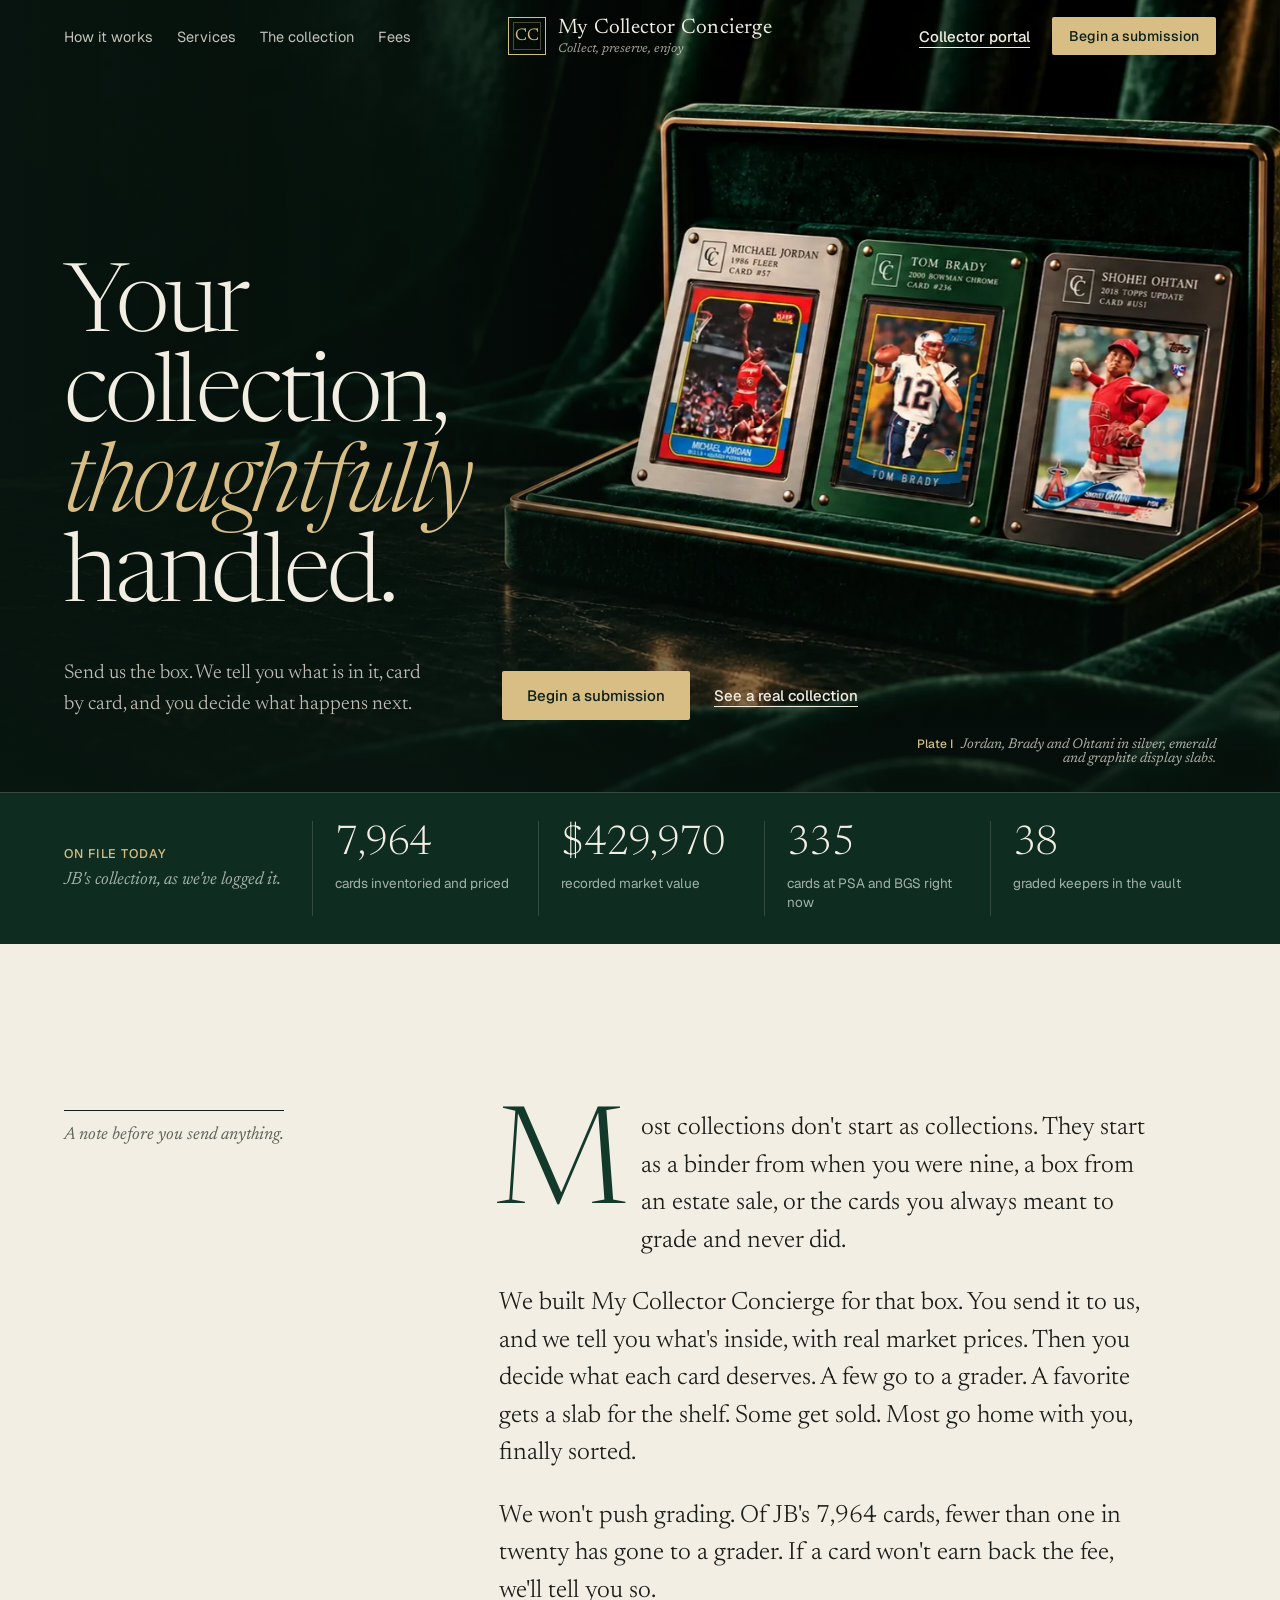
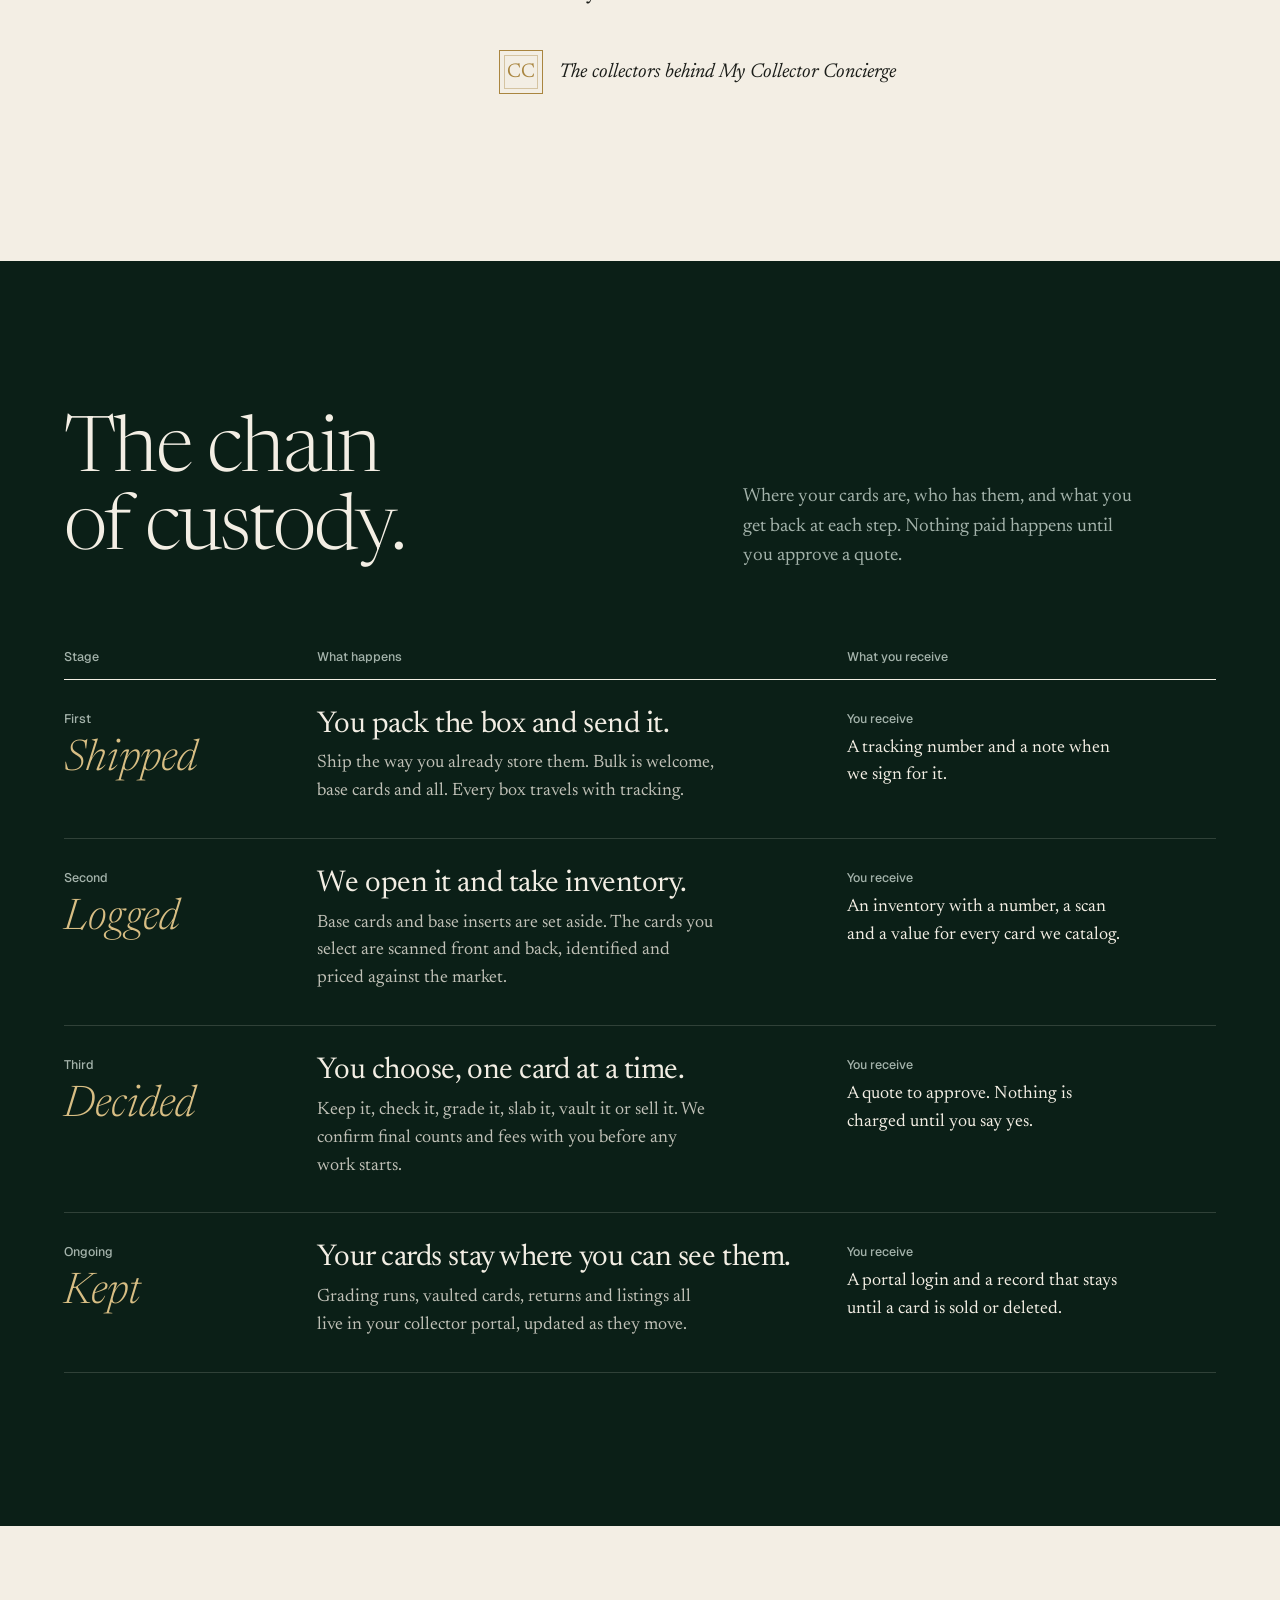
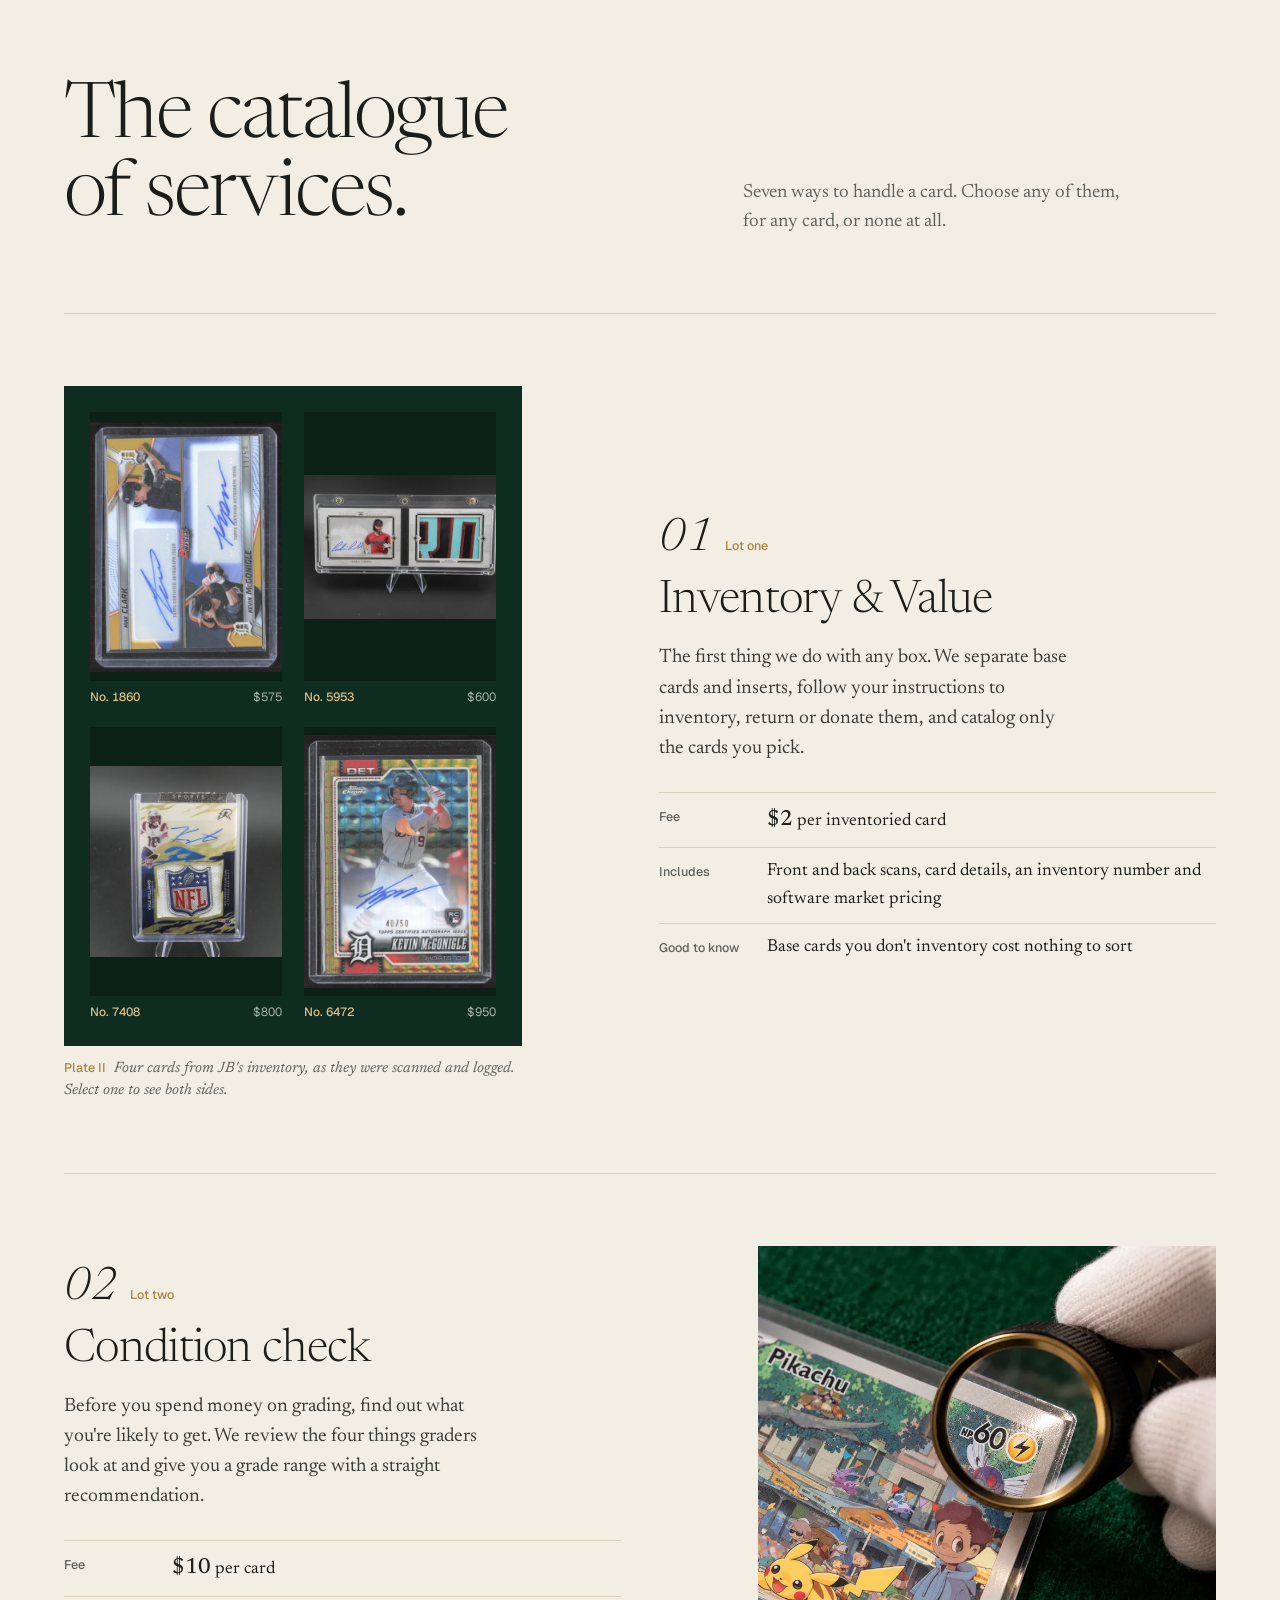
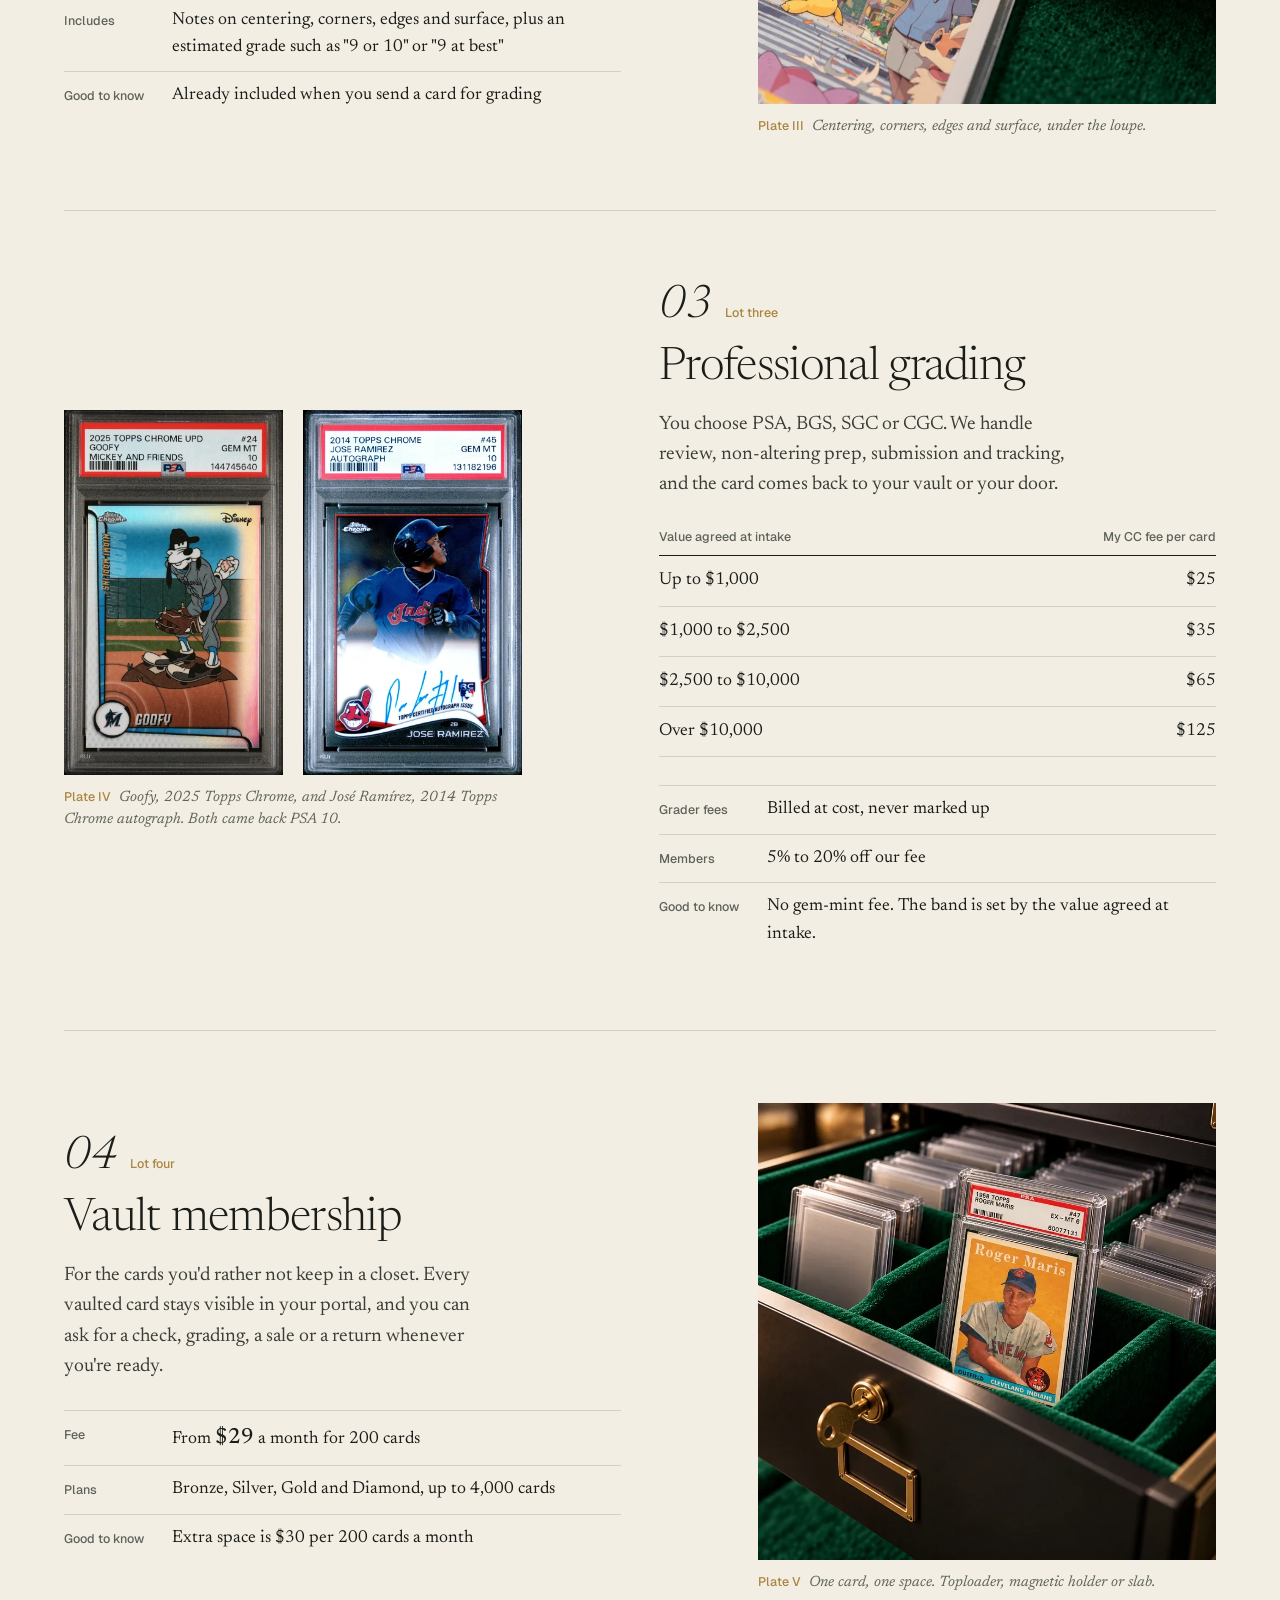
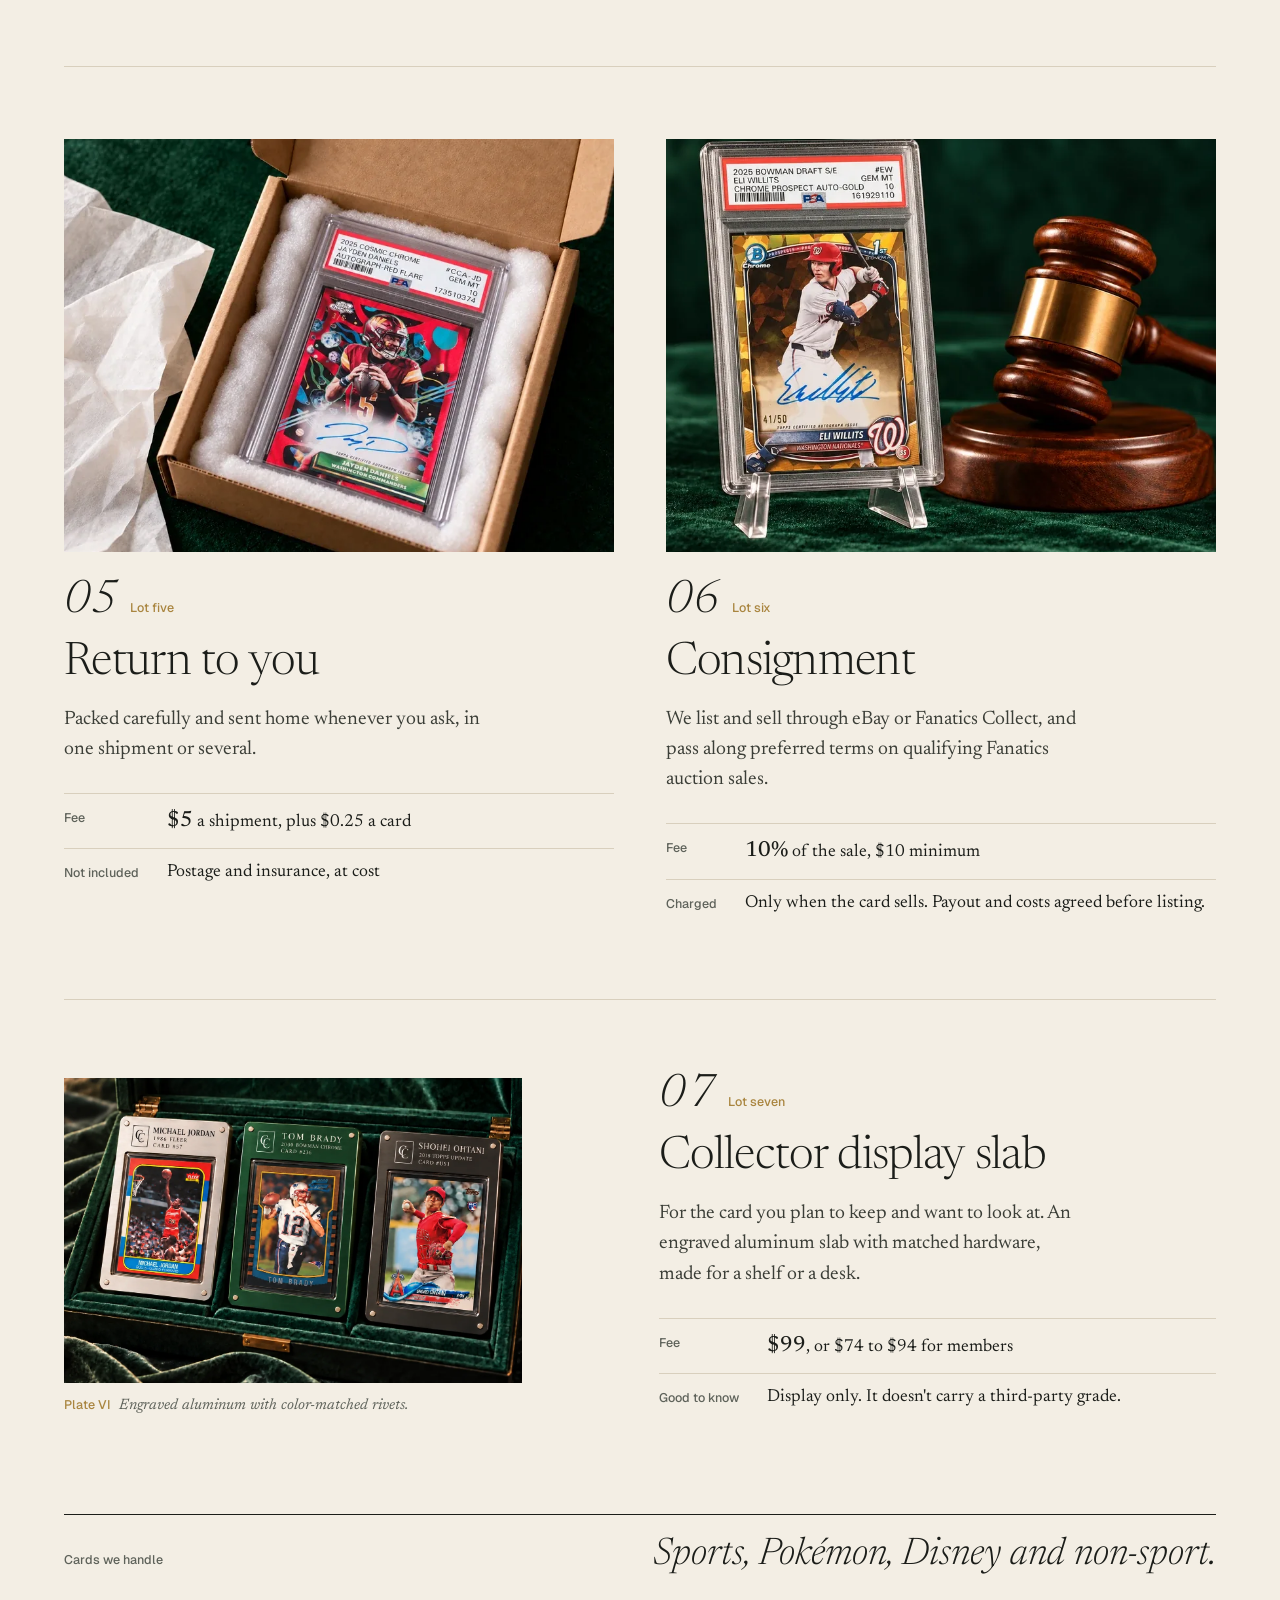
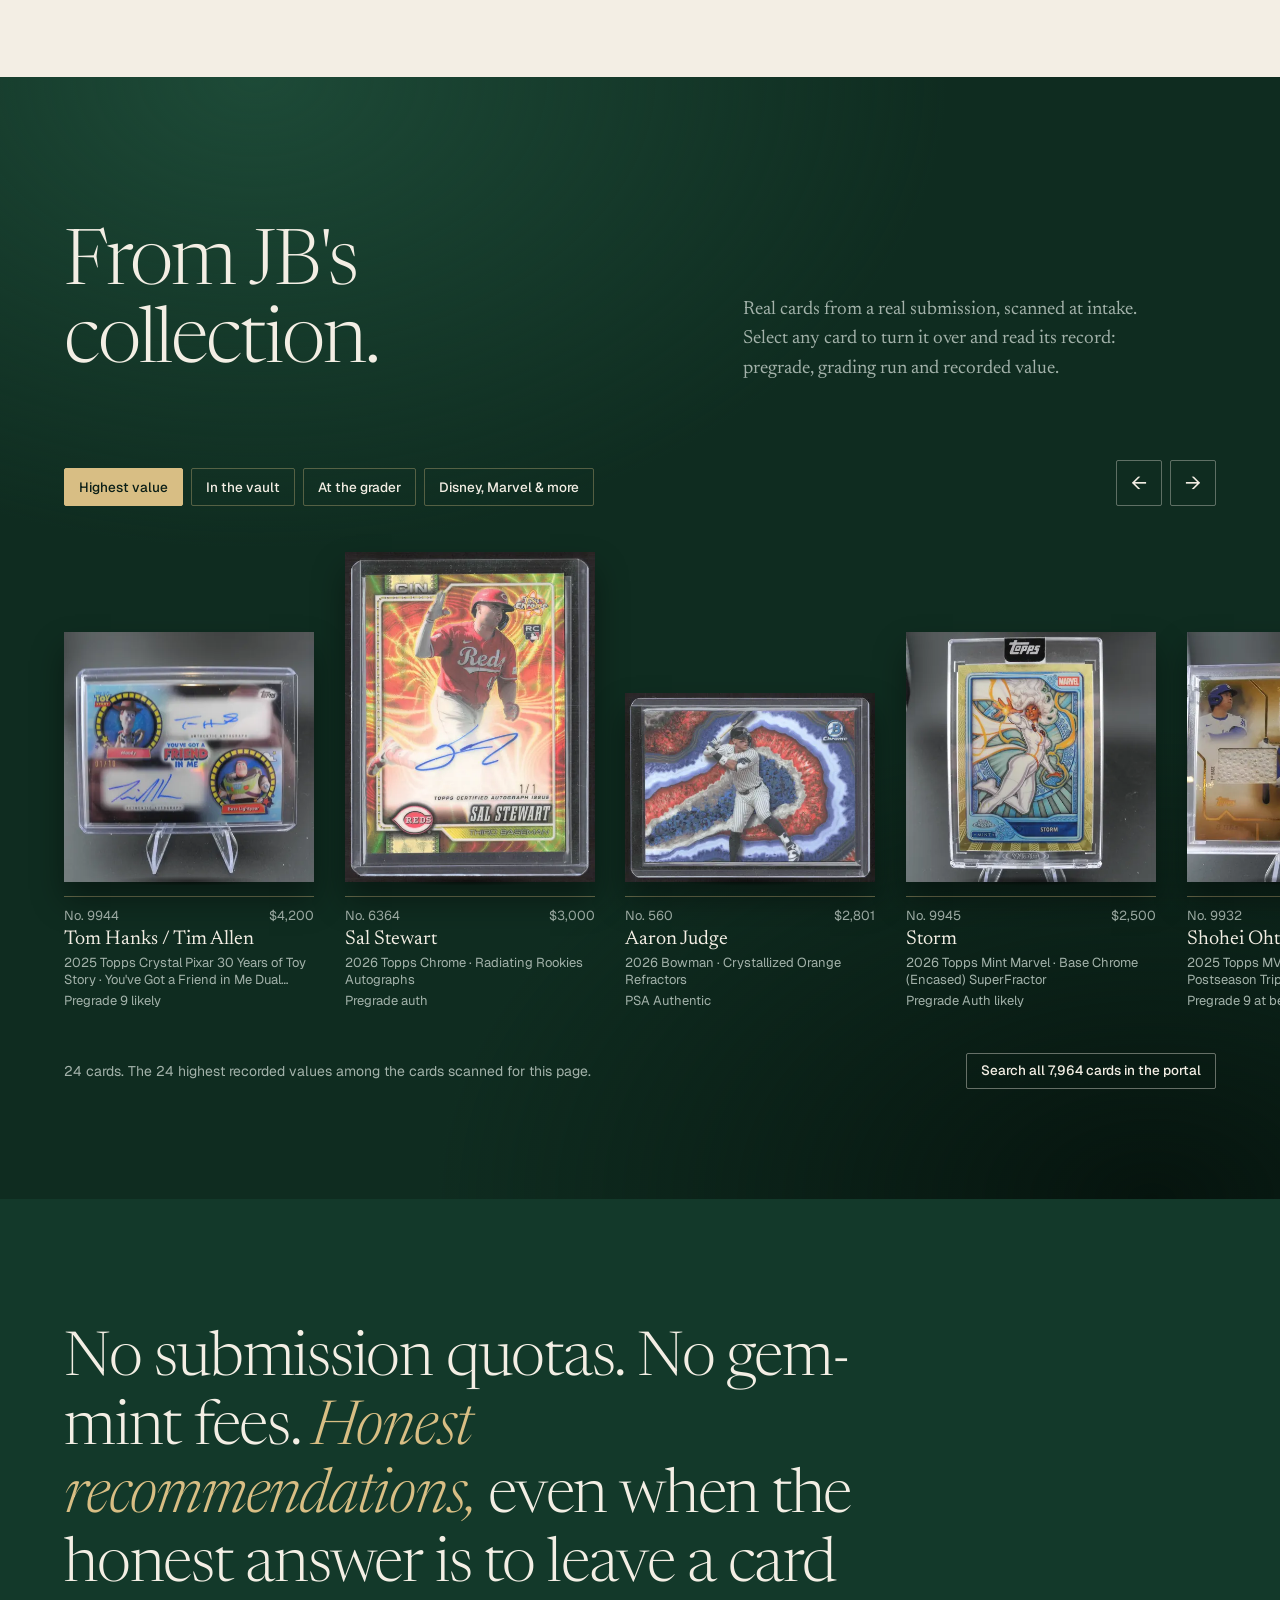
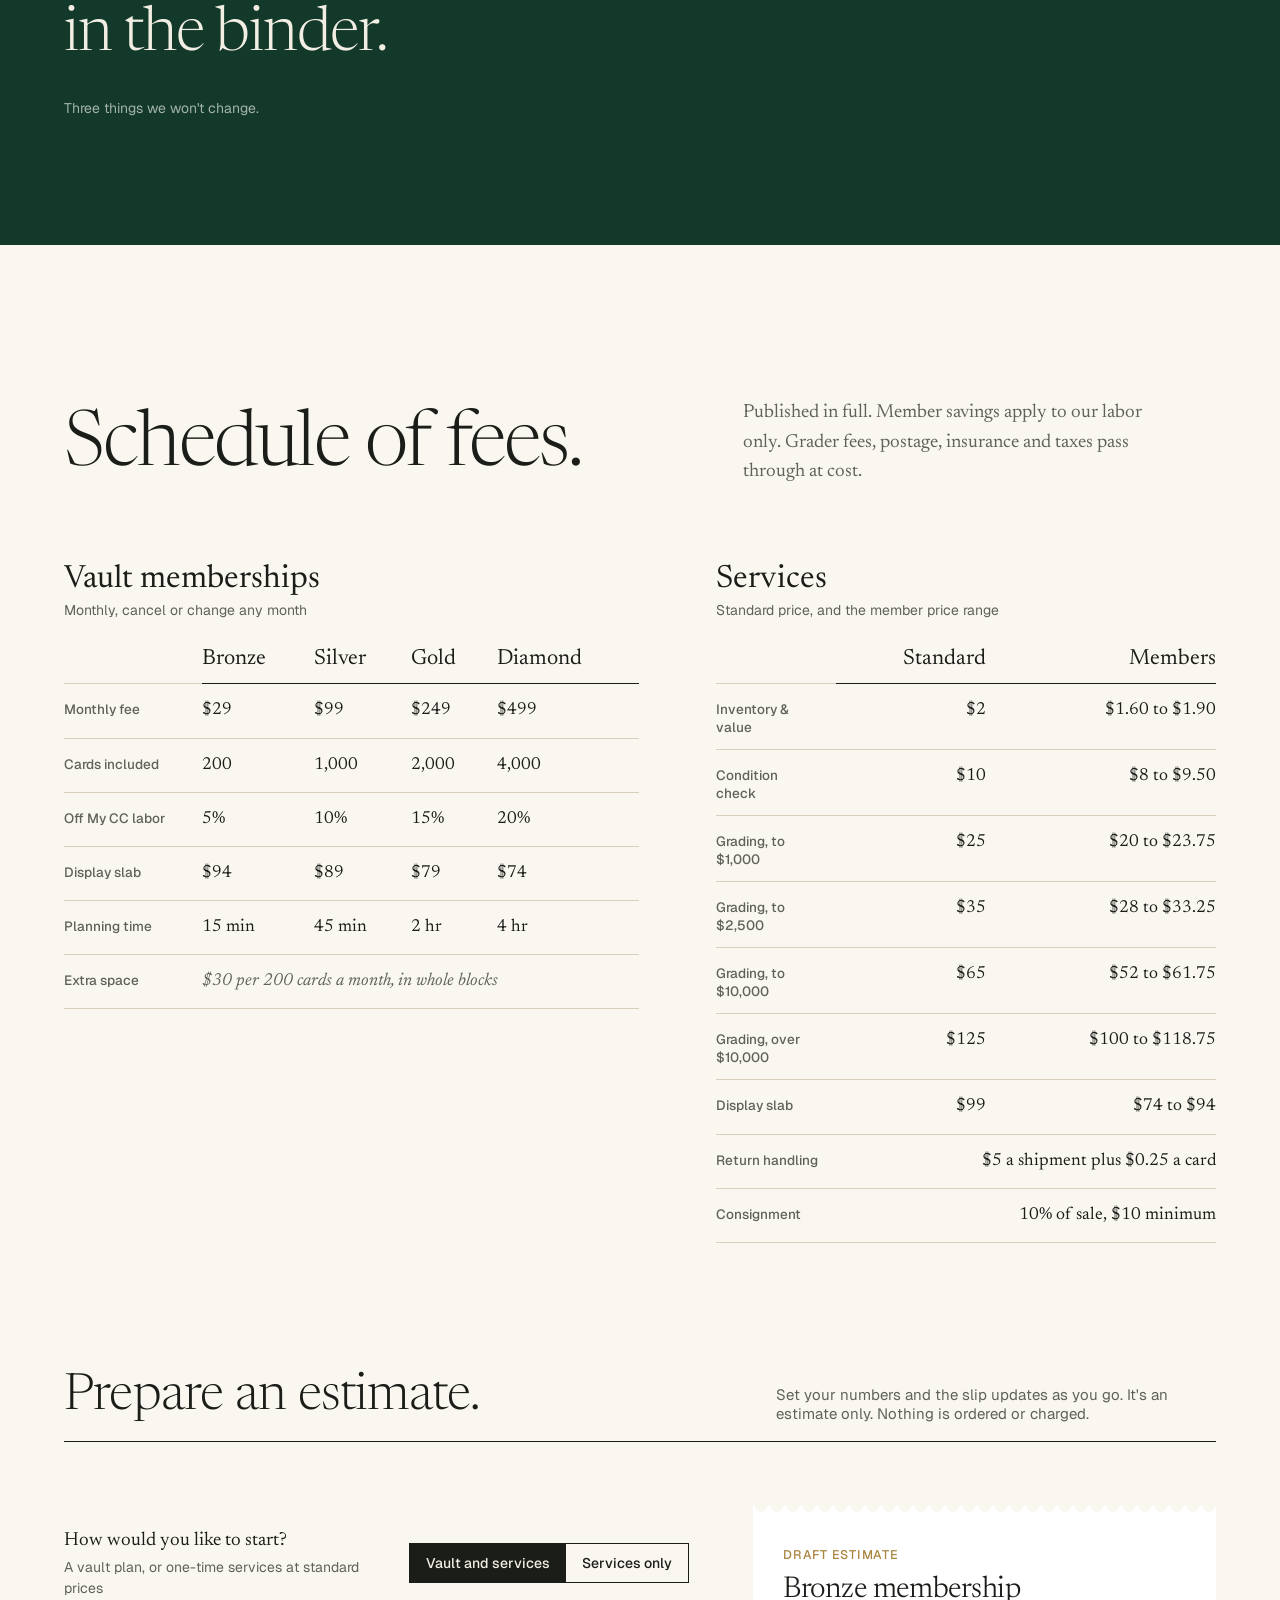
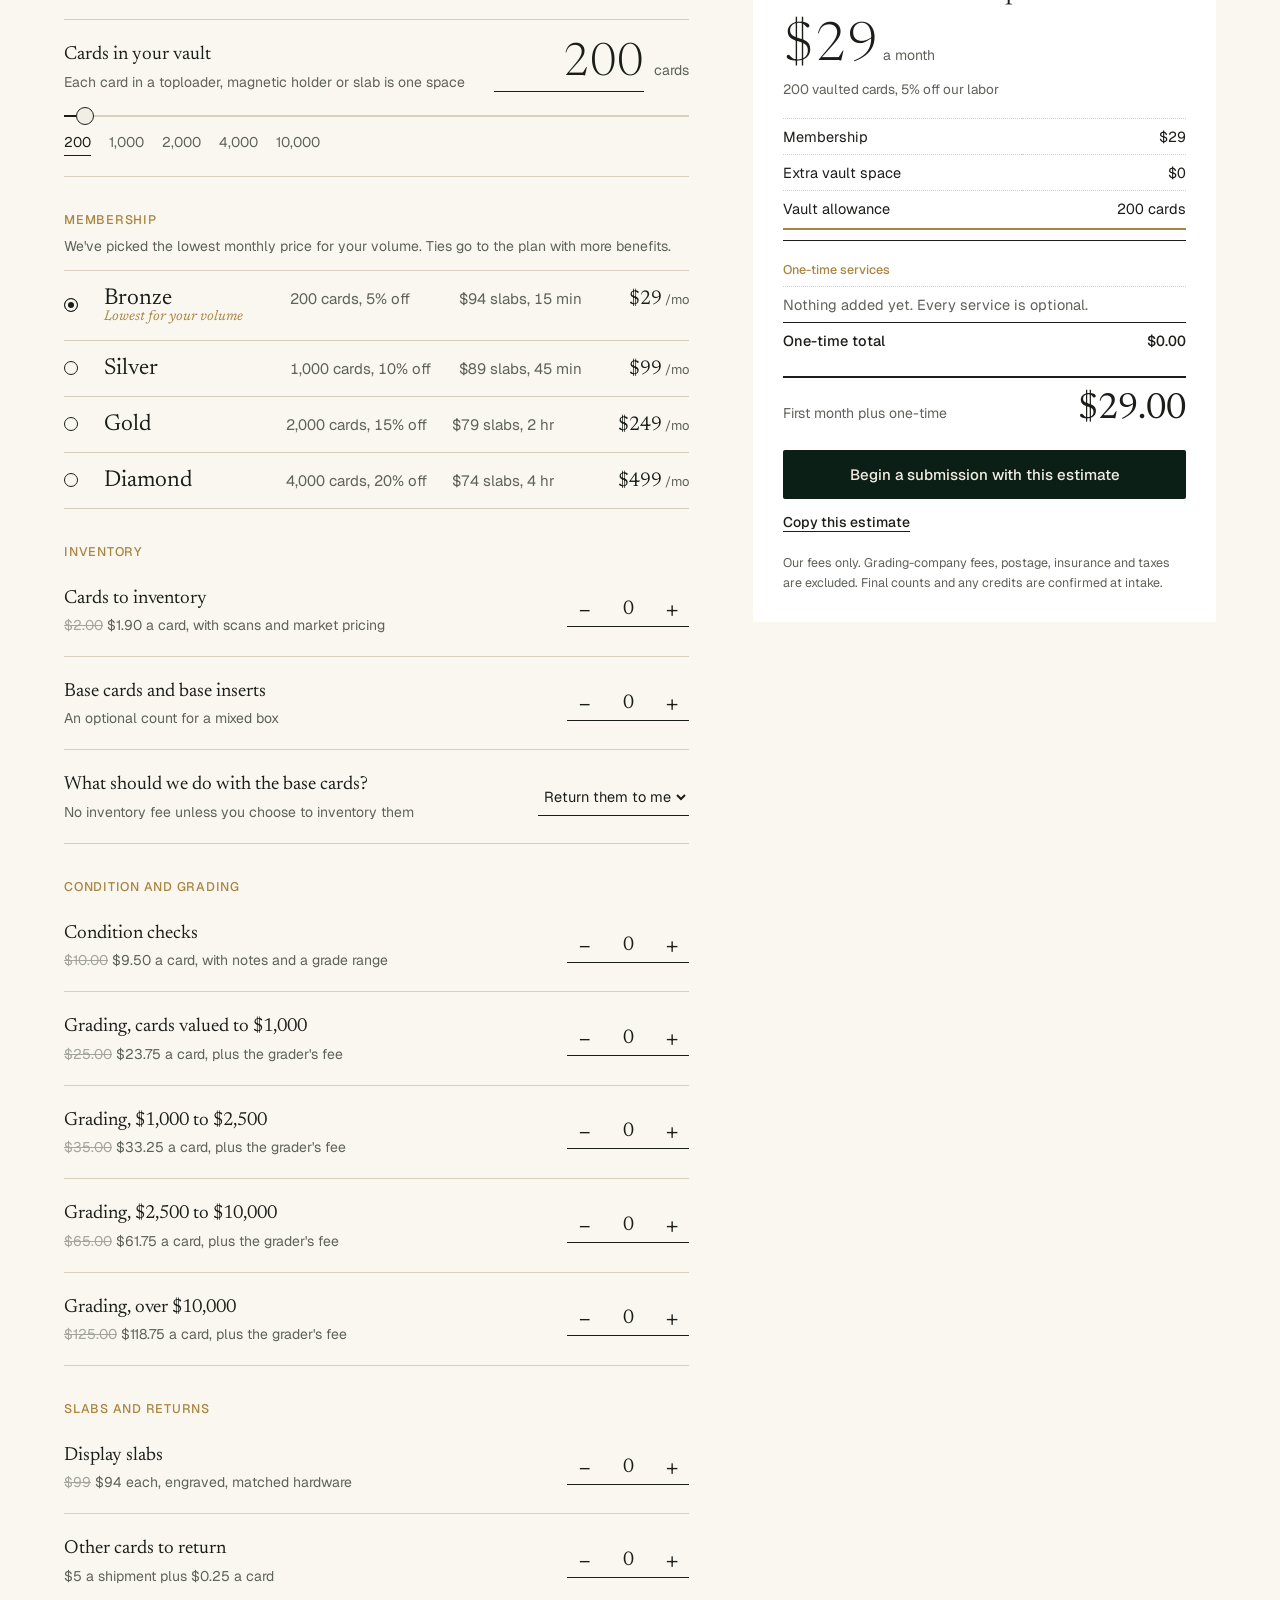
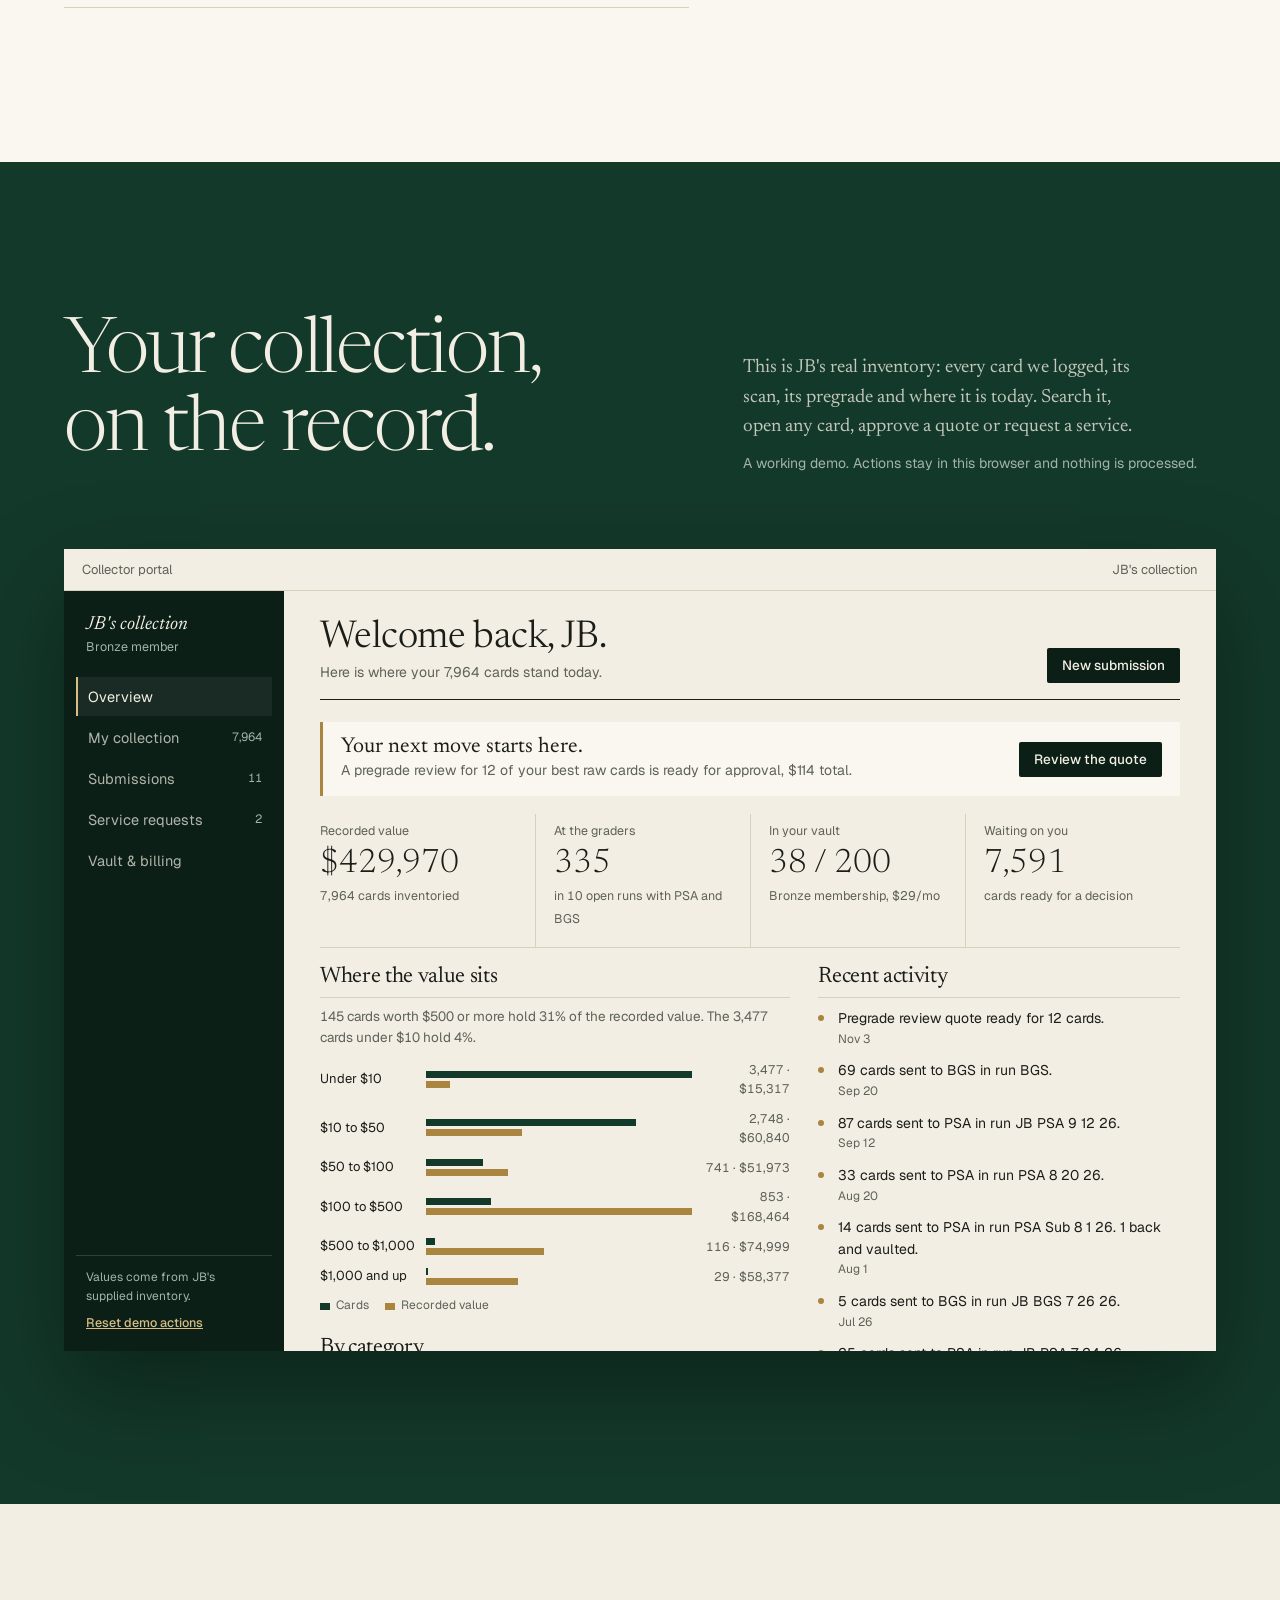
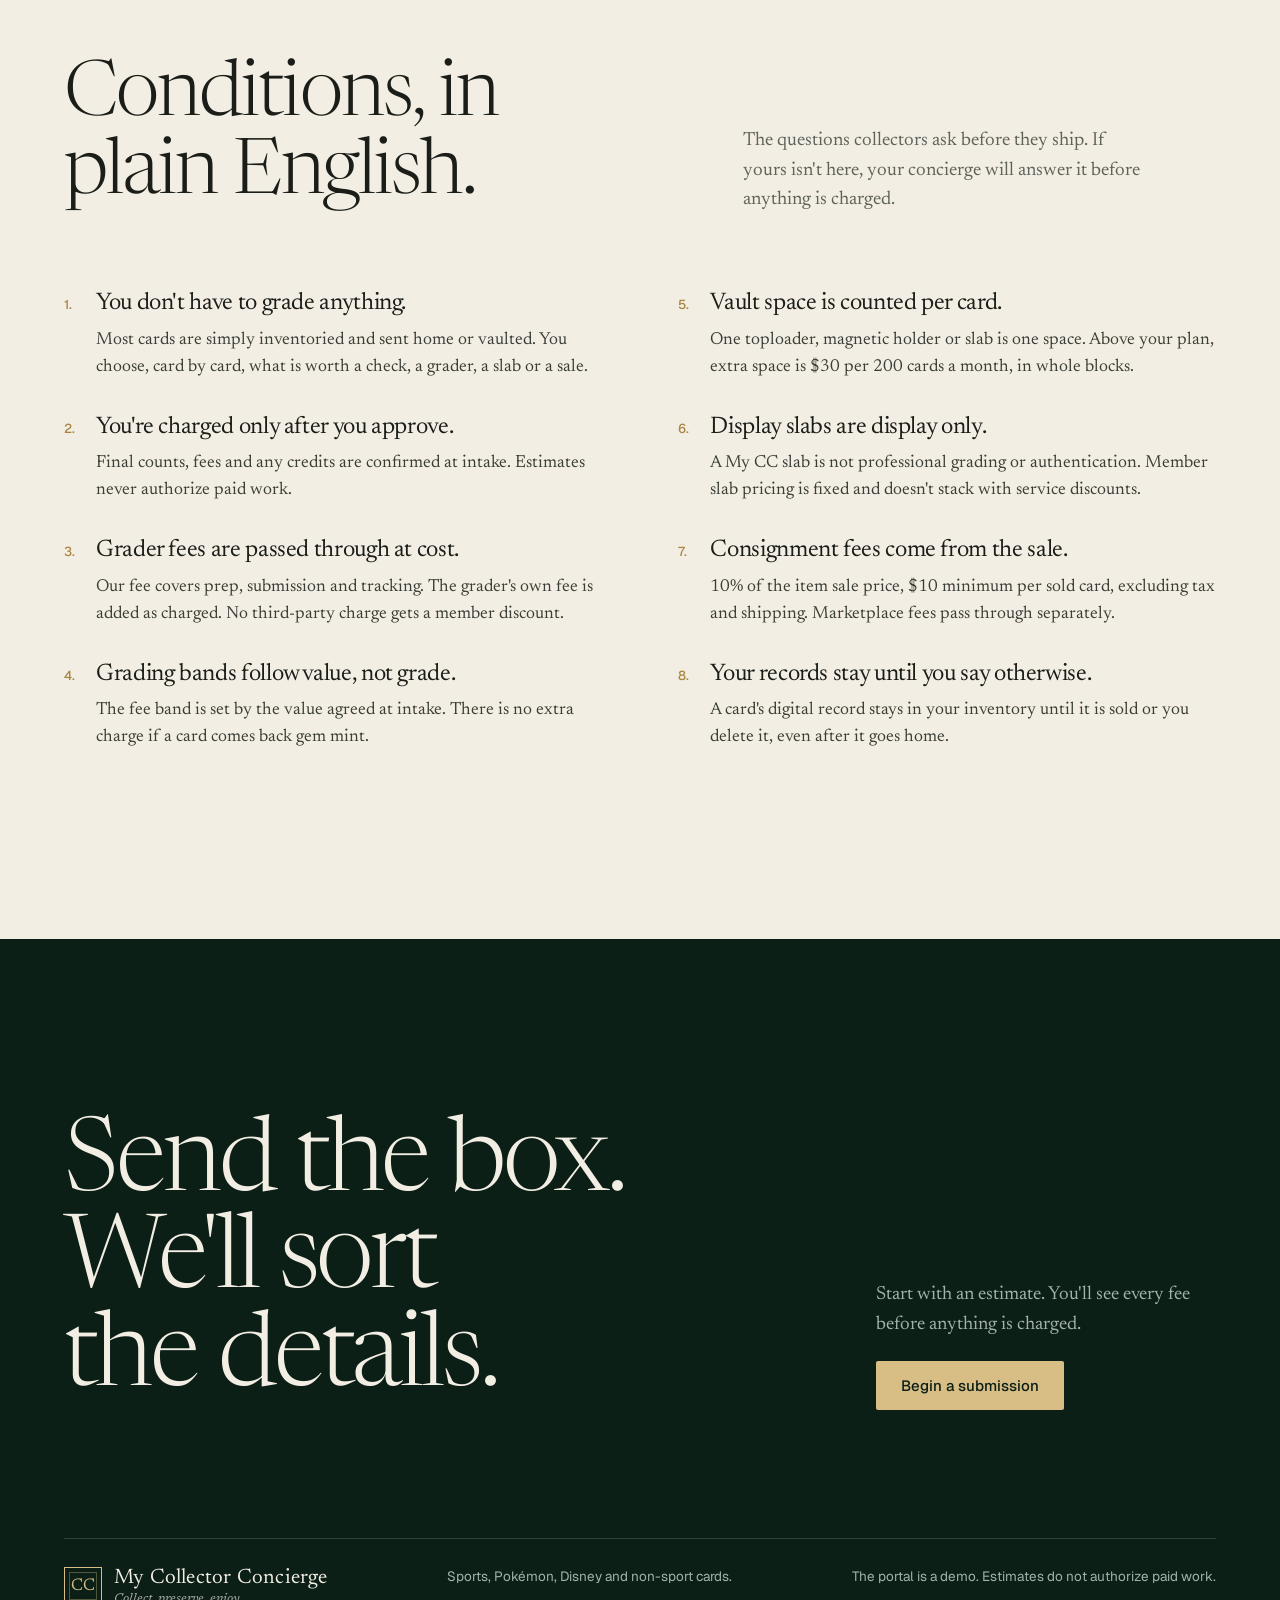
==== index.html @ 4c72ace7 "My Collector Concierge site with real collection and portal Approved design rebuilt with the origina" ====
<!doctype html>
<html lang="en">
<head>
<meta charset="utf-8">
<meta name="viewport" content="width=device-width, initial-scale=1, viewport-fit=cover">
<title>My Collector Concierge</title>
<meta name="description" content="Send us the box. We inventory, pregrade, grade, vault and sell trading cards, card by card, with a collector portal over your whole collection.">
<meta name="theme-color" content="#0B1F17">
<link rel="icon" href="img/favicon.svg" type="image/svg+xml">
<meta property="og:type" content="website">
<meta property="og:title" content="My Collector Concierge">
<meta property="og:description" content="Send us the box. We inventory, pregrade, grade, vault and sell trading cards, card by card, with a collector portal over your whole collection.">
<meta property="og:url" content="https://sixteen1-6.github.io/my-collector-concierge/">
<meta property="og:image" content="https://sixteen1-6.github.io/my-collector-concierge/img/og.jpg">
<meta property="og:image:width" content="1200"><meta property="og:image:height" content="630">
<meta name="twitter:card" content="summary_large_image">
<meta name="twitter:image" content="https://sixteen1-6.github.io/my-collector-concierge/img/og.jpg">
<style>[hidden]{display:none!important}</style>
</head>
<body>

<link rel="preconnect" href="https://fonts.googleapis.com">
<link rel="preconnect" href="https://fonts.gstatic.com" crossorigin>
<link href="https://fonts.googleapis.com/css2?family=Newsreader:ital,opsz,wght@0,6..72,300..700;1,6..72,300..600&family=Geist:wght@400..600&display=swap" rel="stylesheet">
<style>
/* Layout idea: an auction-house catalogue for one real collection. Photographic plates, numbered lots, a velvet display case of JB's actual cards, a published fee schedule, and a working portal over the full 7,964-card ledger. Green velvet and brass, paper and ink. One deliberate look, light paper with velvet bands, in every theme. */
:root{
  --night:#0B1F17;
  --bottle:#13392A;
  --velvet:#0F2C20;
  --paper:#F3EEE4;
  --sheet:#FAF7F1;
  --card:#FFFFFF;
  --ink:#1B1D19;
  --ink-2:#3B3E37;
  --soft:#5E625A;
  --brass:#A9853F;
  --brass-l:#D8BE84;
  --brass-h:#E6CF9A;
  --rule:#D8CFBD;
  --rule-d:rgba(243,238,228,.16);
  --mist:#A3B2AA;
  --paper-a:rgba(243,238,228,.78);
  --shade:rgba(8,22,16,.88);
  --ok:#2F7A54;--info:#3C6A8E;--warn:#A86E14;--crit:#AC3F35;
  --ok-bg:#E1EDE5;--info-bg:#DFE8F1;--warn-bg:#F6EBD6;--gold-bg:#F1E8D4;--gray-bg:#ECE8E1;
  --serif:"Newsreader","Iowan Old Style","Palatino Linotype",Georgia,serif;
  --sans:"Geist","Helvetica Neue",Helvetica,Arial,sans-serif;
  --g:clamp(20px,5vw,64px);
  --max:1280px;
  color-scheme:light;
}
*{box-sizing:border-box}
html{scroll-behavior:smooth;scroll-padding-top:76px;-webkit-text-size-adjust:100%;background:var(--paper)}
body{margin:0;background:var(--paper);color:var(--ink);font-family:var(--serif);font-size:19px;line-height:1.55;font-optical-sizing:auto;-webkit-font-smoothing:antialiased;overflow-x:hidden}
img{max-width:100%;display:block}
a{color:inherit}
h1,h2,h3,h4{font-family:var(--serif);font-weight:350;margin:0;line-height:1.02;letter-spacing:-.015em;text-wrap:balance}
p{margin:0}
button{color:inherit}
.wrap{max-width:var(--max);margin:0 auto;padding-left:max(var(--g),env(safe-area-inset-left,0px));padding-right:max(var(--g),env(safe-area-inset-right,0px))}
.num{font-variant-numeric:tabular-nums lining-nums}
[hidden]{display:none!important}
.sr{position:absolute;width:1px;height:1px;overflow:hidden;clip:rect(0 0 0 0);white-space:nowrap}
:focus-visible{outline:2px solid var(--brass);outline-offset:3px}
@media (prefers-reduced-motion:reduce){html{scroll-behavior:auto}*{transition:none!important;animation:none!important}}
.sans{font-family:var(--sans)}
.eyebrow{font:500 12.5px var(--sans);letter-spacing:.08em;text-transform:uppercase;color:var(--brass)}
.dark .eyebrow{color:var(--brass-l)}

/* buttons */
.btn{display:inline-flex;align-items:center;justify-content:center;gap:10px;font:500 15px/1 var(--sans);padding:16px 24px;border-radius:2px;border:1px solid transparent;cursor:pointer;text-decoration:none;transition:background .2s,color .2s,border-color .2s;white-space:nowrap}
.btn-brass{background:var(--brass-l);color:var(--night)}
.btn-brass:hover{background:var(--brass-h)}
.btn-ink,.btn-dark{background:var(--night);color:var(--paper)}
.btn-ink:hover,.btn-dark:hover{background:var(--bottle)}
.btn-line{border-color:var(--ink);color:var(--ink);background:none}.btn-line:hover{background:var(--ink);color:var(--paper)}
.btn-ghost{border-color:rgba(243,238,228,.4);color:var(--paper);background:none}.btn-ghost:hover{border-color:var(--paper);background:rgba(243,238,228,.08)}
.btn-sm{padding:10px 14px;font-size:13.5px}
.btn[disabled]{opacity:.4;pointer-events:none}
.textlink{font:500 15px var(--sans);color:inherit;text-decoration:underline;text-underline-offset:5px;text-decoration-thickness:1px}
.textlink:hover{text-decoration-color:var(--brass-l)}

/* masthead */
body::before{content:"";position:fixed;inset:0 0 auto;height:env(safe-area-inset-top,0px);z-index:41;background:var(--night)}
.mast{position:fixed;inset:0 0 auto;top:env(safe-area-inset-top,0px);z-index:40;color:var(--paper);transition:background .3s,border-color .3s;border-bottom:1px solid transparent}
.mast.solid{background:rgba(11,31,23,.94);backdrop-filter:blur(12px);-webkit-backdrop-filter:blur(12px);border-color:var(--rule-d)}
.mast-row{display:grid;grid-template-columns:1fr auto 1fr;align-items:center;height:72px;gap:20px}
.mast nav{display:flex;gap:24px;font:400 14.5px var(--sans)}
.mast nav a{text-decoration:none;opacity:.8}
.mast nav a:hover{opacity:1;text-decoration:underline;text-underline-offset:6px}
.word{text-decoration:none;text-align:center;line-height:1;display:flex;align-items:center;gap:12px;justify-content:center}
.word .monogram{width:38px;height:38px;font-size:17px;color:var(--brass-l);border-color:var(--brass-l)}
.word .monogram::after{border-color:rgba(216,190,132,.35)}
.word span{text-align:left}
.word b{display:block;font:400 21px var(--serif);letter-spacing:.01em}
.word small{display:block;font:italic 400 12.5px var(--serif);opacity:.7;margin-top:4px}
.mast-end{display:flex;justify-content:flex-end;gap:22px;align-items:center}
.mast-end .btn{padding:11px 16px;font-size:14px}
.menu{display:none;background:none;border:0;color:inherit;font:500 14.5px var(--sans);cursor:pointer;padding:8px 0;justify-self:start}
.drawer{display:none}
@media (max-width:1060px){
  .mast-row{grid-template-columns:auto 1fr auto}
  .mast nav,.mast-end .textlink{display:none}
  .menu{display:block}
  .word{justify-content:flex-start}
  .drawer{position:fixed;inset:72px 0 auto;top:calc(72px + env(safe-area-inset-top,0px));background:var(--night);padding:8px max(var(--g),env(safe-area-inset-right,0px)) 28px max(var(--g),env(safe-area-inset-left,0px));border-bottom:1px solid var(--rule-d);flex-direction:column}
  .drawer.open{display:flex}
  .drawer a{font:400 30px/1.35 var(--serif);text-decoration:none;color:var(--paper)}
}
@media (max-width:560px){.mast-end .btn{display:none}.word small{display:none}.word .monogram{display:none}}

/* photo plates */
.slot{position:relative;overflow:hidden;background:linear-gradient(160deg,#1B4A37,#0B261B);aspect-ratio:var(--ar,1);max-width:100%}
.slot img{position:absolute;inset:0;width:100%;height:100%;object-fit:cover;object-position:var(--pos,50% 50%)}
figure{margin:0}
figcaption{font:italic 400 15px/1.45 var(--serif);color:var(--soft);margin-top:12px;max-width:52ch}
figcaption b{font:500 12.5px var(--sans);font-style:normal;color:var(--brass);margin-right:8px}
.dark figcaption{color:var(--mist)}
.dark figcaption b{color:var(--brass-l)}

/* hero */
.hero{position:relative;min-height:clamp(620px,88svh,880px);color:var(--paper);display:flex;align-items:flex-end;background:var(--night);overflow:hidden}
.hero .slot{position:absolute;inset:0;aspect-ratio:auto}
.hero .slot img{animation:settle 2.4s cubic-bezier(.2,.7,.2,1) both;transform-origin:72% 55%}
@keyframes settle{from{transform:scale(1.07)}to{transform:scale(1)}}
.hero::after{content:"";position:absolute;inset:0;background:linear-gradient(90deg,rgba(8,22,16,.9) 0%,rgba(8,22,16,.62) 34%,rgba(8,22,16,0) 58%),linear-gradient(0deg,rgba(8,22,16,.75) 0%,rgba(8,22,16,0) 38%);pointer-events:none}
.hero-text{position:relative;z-index:2;padding-bottom:clamp(48px,8vh,96px);padding-top:120px;width:100%}
.hero h1{font-size:clamp(3.3rem,7.4vw,7rem);font-weight:300;line-height:.95;letter-spacing:-.03em;max-width:9.5ch}
.hero h1 em{color:var(--brass-l);font-weight:300}
.hero-sub{display:flex;gap:clamp(24px,5vw,72px);align-items:flex-end;flex-wrap:wrap;margin-top:34px}
.hero-sub p{font-size:20px;max-width:34ch;color:var(--paper-a);font-weight:350}
.hero-sub .acts{display:flex;gap:24px;align-items:center;flex-wrap:wrap}
.hero .plate-cap{position:absolute;z-index:2;right:max(var(--g),env(safe-area-inset-right,0px));bottom:26px;font:italic 400 14px var(--serif);color:rgba(243,238,228,.72);max-width:40ch;text-align:right}
.hero .plate-cap b{font:500 12px var(--sans);font-style:normal;color:var(--brass-l);margin-right:8px}
@media (max-width:760px){
  .hero{min-height:0;flex-direction:column;align-items:stretch}
  .hero .slot{position:relative;inset:auto;aspect-ratio:4/3;margin-top:calc(72px + env(safe-area-inset-top,0px));--pos:78% 50%}
  .hero::after{display:none}
  .hero-text{padding-top:28px}
  .hero .plate-cap{position:static;text-align:left;padding:0 max(var(--g),env(safe-area-inset-right,0px)) 28px max(var(--g),env(safe-area-inset-left,0px))}
}

/* on file strip */
.onfile{background:var(--velvet);color:var(--paper);border-top:1px solid var(--rule-d)}
.onfile .wrap{display:grid;grid-template-columns:minmax(0,1.1fr) repeat(4,minmax(0,1fr));gap:0;padding-block:28px}
.onfile .lead{font:italic 400 18px/1.35 var(--serif);color:var(--mist);padding-right:24px;align-self:center}
.onfile .lead b{display:block;font:500 12.5px var(--sans);font-style:normal;letter-spacing:.08em;text-transform:uppercase;color:var(--brass-l);margin-bottom:6px}
.fig{padding:4px 22px;border-left:1px solid var(--rule-d)}
.fig strong{display:block;font:300 clamp(30px,3.2vw,44px)/1 var(--serif);letter-spacing:-.02em}
.fig span{display:block;font:400 13.5px/1.4 var(--sans);color:var(--mist);margin-top:8px}
@media (max-width:980px){.onfile .wrap{grid-template-columns:1fr 1fr;row-gap:22px}.onfile .lead{grid-column:1/-1;padding:0}.fig:nth-child(2n){border-left:0;padding-left:0}}

/* letter */
.letter{padding-block:clamp(96px,13vw,170px)}
.letter-grid{display:grid;grid-template-columns:minmax(0,1fr) minmax(0,2fr);gap:clamp(28px,6vw,96px)}
.letter aside{font:italic 400 18px/1.4 var(--serif);color:var(--soft);padding-top:12px;border-top:1px solid var(--ink);align-self:start;max-width:22ch}
.letter .body{max-width:34em}
.letter .body p{font-size:clamp(21px,2vw,25px);line-height:1.5;font-weight:350}
.letter .body p+p{margin-top:1em}
.letter .body p:first-child::first-letter{float:left;font:300 5.4em/.8 var(--serif);margin:.06em .1em 0 -.03em;color:var(--bottle)}
.letter .sign{margin-top:40px;display:flex;gap:16px;align-items:center;font:italic 400 20px var(--serif)}
.monogram{width:44px;height:44px;border:1px solid var(--brass);display:grid;place-items:center;font:400 20px/1 var(--serif);color:var(--brass);position:relative;flex-shrink:0}
.monogram::after{content:"";position:absolute;inset:4px;border:1px solid rgba(169,133,63,.4)}
@media (max-width:820px){.letter-grid{grid-template-columns:1fr}}

/* section titles */
.title{display:grid;grid-template-columns:minmax(0,1.3fr) minmax(0,1fr);gap:24px 64px;align-items:end;margin-bottom:clamp(40px,6vw,80px)}
.title h2{font-size:clamp(2.8rem,6vw,5.4rem);font-weight:300;letter-spacing:-.025em}
.title p{color:var(--soft);max-width:40ch;font-size:19px}
.dark .title p{color:var(--mist)}
@media (max-width:820px){.title{grid-template-columns:1fr}}

/* chain of custody */
.custody{background:var(--night);color:var(--paper);padding-block:clamp(96px,12vw,160px)}
.ledger{width:100%;border-collapse:collapse}
.ledger th{font:500 12.5px var(--sans);color:var(--mist);text-align:left;padding:0 24px 14px 0;border-bottom:1px solid var(--paper)}
.ledger td{vertical-align:top;padding:30px 24px 32px 0;border-bottom:1px solid var(--rule-d)}
.ledger td:first-child{width:22%}
.ledger td:nth-child(2){width:46%}
.ledger .stage{font:italic 300 clamp(30px,3.4vw,44px)/1 var(--serif);color:var(--brass-l)}
.ledger .stage small{display:block;font:500 12.5px var(--sans);font-style:normal;color:var(--mist);margin-bottom:12px}
.ledger h3{font-size:clamp(24px,2.4vw,30px);font-weight:400;margin-bottom:10px}
.ledger p{color:var(--paper-a);font-size:18px;max-width:40ch}
.ledger .get{font-size:18px;color:var(--paper);max-width:28ch}
.ledger .get::before{content:"You receive";display:block;font:500 12.5px var(--sans);color:var(--mist);margin-bottom:8px}
@media (max-width:820px){
  .ledger thead{display:none}
  .ledger tr{display:grid;grid-template-columns:1fr;border-bottom:1px solid var(--rule-d);padding:28px 0}
  .ledger td{border:0;padding:0 0 14px;width:auto!important}
}

/* catalogue */
.catalogue{padding-block:clamp(96px,12vw,160px) clamp(60px,8vw,100px)}
.lot{display:grid;grid-template-columns:repeat(12,minmax(0,1fr));gap:0 clamp(20px,3vw,40px);align-items:center;padding-block:clamp(40px,6vw,72px);border-top:1px solid var(--rule)}
.lot .media{grid-column:1/6;min-width:0}
.lot .copy{grid-column:7/13;min-width:0}
.lot.flip .media{grid-column:8/13;order:2}
.lot.flip .copy{grid-column:1/7;order:1}
.lotno{font:500 12.5px var(--sans);color:var(--brass);display:flex;gap:12px;align-items:baseline;margin-bottom:16px}
.lotno i{font:italic 300 46px/1 var(--serif);color:var(--ink)}
.lot h3{font-size:clamp(2.2rem,3.6vw,3.4rem);font-weight:300;margin-bottom:18px}
.lot .desc{font-size:19.5px;color:var(--ink-2);max-width:38ch}
.terms{margin:28px 0 0;display:grid;grid-template-columns:auto minmax(0,1fr);max-width:36em}
.terms dt{font:500 12.5px/1.9 var(--sans);color:var(--soft);padding:12px 28px 12px 0;border-top:1px solid var(--rule)}
.terms dd{margin:0;padding:10px 0;border-top:1px solid var(--rule);font-size:17.5px;min-width:0}
.terms dd strong{font-weight:500;font-size:22px}
.bands{width:100%;border-collapse:collapse;font-size:17.5px;margin-top:28px;max-width:36em}
.bands th{font:500 12.5px var(--sans);color:var(--soft);text-align:left;padding:0 0 10px;border-bottom:1px solid var(--ink)}
.bands th:last-child,.bands td:last-child{text-align:right}
.bands td{padding:11px 0;border-bottom:1px solid var(--rule)}
.pair{display:grid;grid-template-columns:1fr 1fr;gap:clamp(24px,4vw,56px);padding-block:clamp(40px,6vw,72px);border-top:1px solid var(--rule)}
.pair .lot{display:block;padding:0;border:0}
.pair .media{margin-bottom:26px}
@media (max-width:860px){
  .lot{display:block}
  .lot .media{margin-bottom:28px}
  .pair{grid-template-columns:1fr}
}
.handles{display:flex;justify-content:space-between;align-items:baseline;gap:24px;flex-wrap:wrap;border-top:1px solid var(--ink);padding-top:20px;margin-top:20px}
.handles span{font:500 12.5px var(--sans);color:var(--soft)}
.handles p{font:italic 300 clamp(26px,3vw,38px)/1.1 var(--serif)}

/* scan sheet (lot 1) and slab pair (lot 3) */
.scans{background:var(--velvet);padding:clamp(16px,2.4vw,26px);display:grid;grid-template-columns:1fr 1fr;gap:clamp(12px,2vw,22px)}
.scan{display:grid;gap:8px;background:none;border:0;padding:0;cursor:pointer;text-align:left;color:var(--paper)}
.scan .im{aspect-ratio:5/7;background:rgba(0,0,0,.25);display:grid;place-items:center;overflow:hidden}
.scan img{width:100%;height:100%;object-fit:contain;transition:transform .35s}
.scan:hover img{transform:scale(1.04)}
.scan small{font:400 12px/1.35 var(--sans);color:var(--mist);display:flex;justify-content:space-between;gap:8px}
.scan small b{font-weight:500;color:var(--brass-l)}
.slabs{display:grid;grid-template-columns:1fr 1fr;gap:clamp(12px,2vw,20px)}
.slabs .slot{--ar:3/5}

/* the case */
.case{position:relative;background:radial-gradient(90% 70% at 20% 0%,#1D4A37 0%,transparent 60%),radial-gradient(80% 60% at 90% 100%,#06140E 0%,transparent 70%),var(--velvet);color:var(--paper);padding-block:clamp(96px,12vw,150px) clamp(70px,9vw,110px);overflow:hidden}
.case-top{display:flex;justify-content:space-between;align-items:flex-end;gap:20px;flex-wrap:wrap;margin-bottom:28px}
.chips{display:flex;gap:8px;flex-wrap:wrap}
.chip{font:500 13.5px var(--sans);padding:9px 14px;border:1px solid rgba(216,190,132,.35);background:none;color:var(--paper);cursor:pointer;border-radius:2px}
.chip:hover{border-color:var(--brass-l)}
.chip[aria-pressed="true"]{background:var(--brass-l);border-color:var(--brass-l);color:var(--night)}
.arrows{display:flex;gap:8px}
.arrow{width:46px;height:46px;border:1px solid rgba(243,238,228,.35);background:none;color:var(--paper);font:400 20px/1 var(--sans);cursor:pointer;border-radius:2px}
.arrow:hover{border-color:var(--paper)}
.tray{display:flex;gap:clamp(18px,2.4vw,32px);overflow-x:auto;scroll-snap-type:x mandatory;padding:8px max(var(--g),env(safe-area-inset-right,0px)) 26px max(var(--g),env(safe-area-inset-left,0px));scrollbar-width:thin;scrollbar-color:rgba(216,190,132,.4) transparent;scroll-padding-left:max(var(--g),env(safe-area-inset-left,0px))}
.wide-tray{max-width:calc(var(--max) + 400px);margin:0 auto}
.piece{flex:0 0 auto;scroll-snap-align:start;width:clamp(200px,22vw,250px);background:none;border:0;padding:0;cursor:pointer;text-align:left;color:var(--paper);display:grid;gap:14px}
.piece .stand{height:clamp(270px,30vw,340px);display:grid;place-items:end center;position:relative}
.piece .stand::after{content:"";position:absolute;left:8%;right:8%;bottom:-6px;height:14px;background:radial-gradient(50% 50% at 50% 50%,rgba(0,0,0,.55),transparent 70%)}
.piece img{max-height:100%;max-width:100%;width:auto;height:auto;object-fit:contain;box-shadow:0 18px 30px rgba(0,0,0,.4);transition:transform .35s cubic-bezier(.2,.7,.2,1)}
.piece:hover img,.piece:focus-visible img{transform:translateY(-8px)}
.tag{border-top:1px solid rgba(216,190,132,.45);padding-top:10px;display:grid;gap:3px}
.tag .row{display:flex;justify-content:space-between;gap:10px;font:500 12px var(--sans);color:var(--brass-l)}
.tag b{font:400 20px/1.15 var(--serif)}
.tag span{font:400 13px/1.35 var(--sans);color:var(--mist);display:-webkit-box;-webkit-line-clamp:2;-webkit-box-orient:vertical;overflow:hidden}
.case-foot{display:flex;justify-content:space-between;gap:20px;flex-wrap:wrap;align-items:center;margin-top:18px;font:400 14px var(--sans);color:var(--mist)}

/* promise */
.promise{background:var(--bottle);color:var(--paper);padding-block:clamp(80px,10vw,140px)}
.promise p{font:300 clamp(2.2rem,4.8vw,4.4rem)/1.12 var(--serif);letter-spacing:-.02em;max-width:22ch}
.promise p span{color:var(--brass-l);font-style:italic}
.promise small{display:block;margin-top:28px;font:400 14px var(--sans);color:var(--mist)}

/* fees */
.fees{padding-block:clamp(96px,12vw,160px);background:var(--sheet)}
.sched{width:100%;border-collapse:collapse;font-size:17.5px}
.sched caption{text-align:left;font:400 clamp(26px,2.6vw,32px) var(--serif);padding-bottom:16px}
.sched caption small{display:block;font:400 14px var(--sans);color:var(--soft);margin-top:6px}
.sched th,.sched td{padding:13px 16px 13px 0;border-bottom:1px solid var(--rule);text-align:left;vertical-align:baseline}
.sched thead th{font:400 22px var(--serif);border-bottom:1px solid var(--ink)}
.sched tbody th{font:500 13.5px var(--sans);color:var(--soft);width:24%;min-width:120px}
.sched td.r,.sched th.r{text-align:right;padding-right:0}
.sched .span{font-style:italic;color:var(--soft)}
.tables{display:grid;grid-template-columns:minmax(0,1.15fr) minmax(0,1fr);gap:clamp(32px,6vw,88px);align-items:start}
.scroll-x{overflow-x:auto}
.scroll-x .sched{min-width:560px}
@media (max-width:980px){.tables{grid-template-columns:minmax(0,1fr)}}

/* estimate */
.estimate{margin-top:clamp(80px,10vw,130px);display:grid;grid-template-columns:minmax(0,1.35fr) minmax(0,1fr);gap:clamp(32px,5vw,72px);align-items:start}
@media (max-width:1000px){.estimate{grid-template-columns:minmax(0,1fr)}}
@media (max-width:600px){.f-row.stack{grid-template-columns:minmax(0,1fr)}.toggle button{padding:10px 12px}}
.est-h{grid-column:1/-1;display:flex;justify-content:space-between;align-items:end;gap:24px;flex-wrap:wrap;border-bottom:1px solid var(--ink);padding-bottom:18px}
.est-h h3{font-size:clamp(2.2rem,4vw,3.4rem);font-weight:300}
.est-h p{font:400 15px var(--sans);color:var(--soft);max-width:44ch}
.f-row{display:grid;grid-template-columns:minmax(0,1fr) auto;gap:8px 24px;align-items:center;padding:20px 0;border-bottom:1px solid var(--rule)}
.f-row .t{font-size:19px}
.f-row .d{font:400 14px/1.5 var(--sans);color:var(--soft);margin-top:2px}
.f-row .d s{opacity:.55}
.f-group{font:500 12.5px var(--sans);color:var(--brass);padding:34px 0 4px;letter-spacing:.06em;text-transform:uppercase}
.toggle{display:inline-flex;border:1px solid var(--ink)}
.toggle button{font:500 14px var(--sans);padding:10px 16px;border:0;background:none;cursor:pointer;color:var(--ink)}
.toggle button[aria-pressed="true"]{background:var(--ink);color:var(--paper)}
.count-in{display:flex;align-items:baseline;gap:10px}
.count-in input{width:150px;text-align:right;font:300 46px/1 var(--serif);border:0;border-bottom:1px solid var(--ink);background:none;color:var(--ink);padding:0 0 4px;-moz-appearance:textfield}
.count-in input::-webkit-inner-spin-button{-webkit-appearance:none}
.count-in span{font:400 14px var(--sans);color:var(--soft)}
input[type=range].slider{grid-column:1/-1;width:100%;-webkit-appearance:none;appearance:none;height:2px;background:linear-gradient(90deg,var(--ink) var(--p,2%),var(--rule) var(--p,2%));margin:14px 0 4px}
input[type=range].slider::-webkit-slider-thumb{-webkit-appearance:none;width:18px;height:18px;border-radius:50%;background:var(--paper);border:1.5px solid var(--ink);cursor:pointer}
input[type=range].slider::-moz-range-thumb{width:16px;height:16px;border-radius:50%;background:var(--paper);border:1.5px solid var(--ink);cursor:pointer}
.presets{grid-column:1/-1;display:flex;gap:18px;flex-wrap:wrap;font:400 14px var(--sans)}
.presets button{background:none;border:0;padding:4px 0;cursor:pointer;color:var(--soft);font:inherit;border-bottom:1px solid transparent}
.presets button[aria-pressed="true"]{color:var(--ink);border-color:var(--ink)}
.tierlist{display:grid;border-top:1px solid var(--rule)}
.tierrow{display:grid;grid-template-columns:28px 1.1fr 1fr 1fr auto;gap:12px;align-items:baseline;padding:16px 0;border:0;border-bottom:1px solid var(--rule);background:none;text-align:left;cursor:pointer;font:400 15px var(--sans);color:var(--ink)}
.tierrow .dot{width:14px;height:14px;border-radius:50%;border:1.5px solid var(--ink);align-self:center}
.tierrow[aria-pressed="true"] .dot{background:var(--ink);box-shadow:inset 0 0 0 3px var(--sheet)}
.tierrow .nm{font:400 23px var(--serif)}
.tierrow .nm em{display:block;font:italic 400 14px var(--serif);color:var(--brass)}
.tierrow .m{color:var(--soft)}
.tierrow .you{font:400 20px var(--serif);text-align:right}
.tierrow .you span{font:400 13px var(--sans);color:var(--soft)}
.tierrow:hover .nm{text-decoration:underline;text-underline-offset:5px;text-decoration-thickness:1px}
@media (max-width:600px){.tierrow{grid-template-columns:24px 1fr auto}.tierrow .m{display:none}}
.step-in{display:inline-flex;align-items:center;border-bottom:1px solid var(--ink)}
.step-in button{width:34px;height:34px;border:0;background:none;font:300 22px var(--sans);cursor:pointer;color:var(--ink)}
.step-in button:hover{color:var(--brass)}
.step-in input{width:54px;border:0;background:none;text-align:center;font:400 20px var(--serif);color:var(--ink);-moz-appearance:textfield}
.step-in input::-webkit-inner-spin-button{-webkit-appearance:none}
select.sel{font:400 14.5px var(--sans);padding:8px 2px;border:0;border-bottom:1px solid var(--ink);background:none;color:var(--ink);max-width:100%}
.slip{position:sticky;top:96px;background:var(--card);padding:34px 30px 30px;box-shadow:0 1px 0 var(--rule),0 24px 50px rgba(27,29,25,.08);
  -webkit-mask:radial-gradient(circle 6px at 50% 0,transparent 98%,#000) 0 0/16px 100% repeat-x;mask:radial-gradient(circle 6px at 50% 0,transparent 98%,#000) 0 0/16px 100% repeat-x}
@media (max-width:1000px){.slip{position:static}}
.slip .k{font:500 12.5px var(--sans);color:var(--brass);letter-spacing:.06em;text-transform:uppercase}
.slip h4{font-size:30px;font-weight:350;margin:6px 0 4px}
.slip .big{font:300 54px/1 var(--serif);margin-top:14px}
.slip .big small{font:400 14px var(--sans);color:var(--soft)}
.slip .sm{font:400 13.5px var(--sans);color:var(--soft);margin-top:6px}
.slip table{width:100%;border-collapse:collapse;font:400 14.5px var(--sans);margin-top:20px}
.slip td{padding:8px 0;border-top:1px dotted var(--rule);vertical-align:top}
.slip td+td{text-align:right;white-space:nowrap;padding-left:12px}
.slip .h td{font-weight:500;color:var(--brass);font-size:12.5px;padding-top:20px;border-top:1px solid var(--ink)}
.slip .muted td{color:var(--soft)}
.slip .tot td{border-top:1px solid var(--ink);font-weight:500}
.slip .grand{display:flex;justify-content:space-between;align-items:baseline;border-top:2px solid var(--ink);margin-top:18px;padding-top:14px;gap:12px}
.slip .grand span{font:400 14px var(--sans);color:var(--soft)}
.slip .grand strong{font:400 36px var(--serif)}
.slip .btn{width:100%;margin-top:22px;white-space:normal;text-align:center}
.slip .linkish{background:none;border:0;padding:0;margin-top:14px;font:500 14px var(--sans);color:var(--ink);text-decoration:underline;text-underline-offset:4px;cursor:pointer}
.slip .fine{font:400 12.5px/1.55 var(--sans);color:var(--soft);margin-top:16px}
.r-meter{height:2px;background:var(--rule);margin:2px 0 4px}.r-meter i{display:block;height:100%;background:var(--brass)}

/* portal */
.portal{background:var(--bottle);color:var(--paper);padding-block:clamp(96px,12vw,160px)}
.portal .title p{color:var(--paper-a)}
.demo-note{font:400 14px var(--sans);color:var(--mist);margin-top:12px;display:block}
.frame{background:var(--paper);color:var(--ink);box-shadow:0 40px 90px rgba(0,0,0,.35)}
.frame-top{display:flex;justify-content:space-between;align-items:center;gap:12px;padding:12px 18px;border-bottom:1px solid var(--rule);font:400 13px var(--sans);color:var(--soft)}
.app{display:grid;grid-template-columns:220px minmax(0,1fr);height:760px;font-family:var(--sans);font-size:15px}
.app-side{background:var(--night);color:var(--paper);padding:20px 12px;display:flex;flex-direction:column;gap:2px;min-width:0}
.app-side .who{padding:4px 10px 20px;font:italic 400 19px var(--serif)}
.app-side .who small{display:block;font:400 12.5px var(--sans);font-style:normal;color:var(--mist);margin-top:4px}
.tab{display:flex;align-items:center;justify-content:space-between;gap:8px;text-align:left;font:400 14.5px var(--sans);padding:10px;border:0;background:none;cursor:pointer;color:rgba(243,238,228,.72);border-left:2px solid transparent}
.tab:hover{color:var(--paper)}
.tab[aria-selected="true"]{color:var(--paper);border-left-color:var(--brass-l);background:rgba(243,238,228,.06)}
.tab .count{font-size:12px;color:var(--mist)}
.side-foot{margin-top:auto;font-size:12px;color:var(--mist);padding:12px 10px 0;border-top:1px solid var(--rule-d);display:grid;gap:8px}
.side-foot button{background:none;border:0;padding:0;color:var(--brass-l);font:500 12.5px var(--sans);cursor:pointer;text-align:left;text-decoration:underline}
.app-main{overflow-y:auto;padding:28px clamp(18px,3vw,36px);min-width:0;background:var(--paper)}
.vh{display:flex;justify-content:space-between;align-items:flex-end;gap:16px;flex-wrap:wrap;margin-bottom:22px;padding-bottom:16px;border-bottom:1px solid var(--ink)}
.vh h3{font-size:2.4rem;font-weight:350}
.vh p{color:var(--soft);font-size:14px;margin-top:4px}
@media (max-width:860px){
  .app{grid-template-columns:minmax(0,1fr);height:auto}
  .app-side{flex-direction:row;overflow-x:auto;padding:8px;align-items:center}
  .app-side .who,.side-foot{display:none}
  .tab{white-space:nowrap;flex-shrink:0;border-left:0;border-bottom:2px solid transparent}
  .tab[aria-selected="true"]{border-bottom-color:var(--brass-l)}
  .app-main{max-height:760px}
}
.ptiles{display:grid;grid-template-columns:repeat(4,minmax(0,1fr));gap:0;border-bottom:1px solid var(--rule);margin-bottom:18px}
.pt{padding:4px 18px 18px 0;min-width:0}
.pt+.pt{padding-left:18px;border-left:1px solid var(--rule)}
@media (max-width:1100px){.ptiles{grid-template-columns:1fr 1fr}.pt:nth-child(3){padding-left:0;border-left:0}.pt:nth-child(n+3){padding-top:14px;border-top:1px solid var(--rule)}}
.pt span{font-size:12.5px;color:var(--soft)}
.pt strong{display:block;font:300 2.1rem/1.05 var(--serif);margin-top:6px}
.pt small{font-size:12.5px;color:var(--soft)}
.next{border-left:3px solid var(--brass);background:var(--sheet);padding:14px 18px;display:flex;justify-content:space-between;align-items:center;gap:14px;flex-wrap:wrap;margin-bottom:18px}
.next b{display:block;font:400 1.35rem var(--serif)}
.next span{font-size:14px;color:var(--soft)}
.two{display:grid;grid-template-columns:minmax(0,1.3fr) minmax(0,1fr);gap:28px}
@media (max-width:1100px){.two{grid-template-columns:minmax(0,1fr)}}
.card-p h4{font-size:1.4rem;font-weight:400;margin-bottom:10px;padding-bottom:8px;border-bottom:1px solid var(--rule)}
.card-p .lede{font-size:13.5px;color:var(--soft);margin:-2px 0 12px}
.bars{display:grid;gap:10px}
.bar{display:grid;grid-template-columns:96px minmax(0,1fr) 88px;gap:10px;align-items:center;font-size:13px}
.bar .tr{display:grid;gap:3px}
.bar .tr i{display:block;height:7px;background:var(--bottle);min-width:2px}
.bar .tr i.v{background:var(--brass)}
.bar .lbl{color:var(--ink)}
.bar .val{text-align:right;color:var(--soft);font-size:12.5px}
.legend{display:flex;gap:16px;font-size:12px;color:var(--soft);margin-top:10px}
.legend i{display:inline-block;width:10px;height:7px;margin-right:6px;vertical-align:middle;background:var(--bottle)}
.legend i.v{background:var(--brass)}
.feed{list-style:none;margin:0;padding:0;display:grid;gap:12px}
.feed li{display:grid;grid-template-columns:10px minmax(0,1fr);gap:10px;font-size:14px}
.feed li::before{content:"";width:6px;height:6px;border-radius:50%;background:var(--brass);margin-top:7px}
.feed time{display:block;font-size:12px;color:var(--soft)}
.status{display:inline-flex;align-items:center;gap:6px;font-size:12px;font-weight:500;padding:3px 9px;border-radius:2px;white-space:nowrap;font-family:var(--sans)}
.status::before{content:"";width:6px;height:6px;border-radius:50%;background:currentColor}
.s-vault{background:var(--ok-bg);color:#1E5A40}.s-grader{background:var(--info-bg);color:var(--info)}.s-review{background:var(--warn-bg);color:var(--warn)}
.s-consign{background:var(--gold-bg);color:#7A5E20}.s-returned{background:var(--gray-bg);color:#5E655F}.s-done{background:var(--ok-bg);color:var(--ok)}
.toolbar{display:flex;gap:12px;flex-wrap:wrap;margin-bottom:12px;align-items:end}
.toolbar .in{flex:1 1 140px;font:400 14px var(--sans);padding:9px 2px;border:0;border-bottom:1px solid var(--ink);background:none;color:var(--ink);min-width:0}
.toolbar input.in{flex:3 1 220px}
.toolbar .toggle{flex:0 0 auto}
.toolbar .toggle button{padding:8px 12px;font-size:13px}
.result-line{display:flex;justify-content:space-between;gap:12px;flex-wrap:wrap;font-size:13px;color:var(--soft);margin:4px 0 12px}
.result-line button{background:none;border:0;padding:0;font:500 13px var(--sans);color:var(--ink);text-decoration:underline;cursor:pointer}
.tw{overflow-x:auto}
table.dt{width:100%;border-collapse:collapse;font-size:14px;min-width:720px}
table.dt th{text-align:left;font-weight:500;font-size:12.5px;color:var(--soft);padding:10px 12px 10px 0;border-bottom:1px solid var(--ink)}
table.dt td{padding:9px 12px 9px 0;border-bottom:1px solid var(--rule);vertical-align:middle}
table.dt tbody tr{cursor:pointer}
table.dt tbody tr:hover td{background:var(--sheet)}
table.dt .r{text-align:right}
.cc{display:flex;gap:12px;align-items:center;min-width:0}
.cc b{display:block;font-weight:500}.cc small{color:var(--soft);font-size:12.5px;display:block;max-width:44ch;overflow:hidden;text-overflow:ellipsis;white-space:nowrap}
.th{width:30px;height:42px;flex-shrink:0;display:grid;place-items:center;overflow:hidden;background:var(--velvet);font:500 10px var(--sans);color:var(--brass-l)}
.th img{width:100%;height:100%;object-fit:cover}
.grade{font:400 16px var(--serif)}
.empty{padding:30px;text-align:center;color:var(--soft)}
.more{display:flex;justify-content:center;padding:18px 0 6px}
.gal{display:grid;grid-template-columns:repeat(auto-fill,minmax(150px,1fr));gap:22px 18px}
.gcard{background:none;border:0;padding:0;cursor:pointer;text-align:left;display:grid;gap:8px;color:var(--ink)}
.gcard .im{aspect-ratio:5/7;background:var(--velvet);display:grid;place-items:center;overflow:hidden;padding:8px}
.gcard img{max-width:100%;max-height:100%;object-fit:contain;transition:transform .3s}
.gcard:hover img{transform:scale(1.04)}
.gcard b{font:400 17px/1.15 var(--serif)}
.gcard small{font-size:12.5px;color:var(--soft);display:flex;justify-content:space-between;gap:6px}
.subm{padding:18px 0;border-bottom:1px solid var(--rule)}
.sub-top{display:flex;justify-content:space-between;gap:12px;flex-wrap:wrap;align-items:flex-start}
.sub-top h4{font-size:1.5rem;font-weight:400}
.sub-top p{font-size:13.5px;color:var(--soft);margin-top:2px}
.stg{list-style:none;padding:0;margin:16px 0 4px;display:grid;grid-template-columns:repeat(6,minmax(0,1fr));gap:4px}
.stg li{font-size:12px;color:var(--soft);padding-top:9px;border-top:2px solid var(--rule)}
.stg li.d{border-color:var(--bottle);color:var(--ink)}
.stg li.n{border-color:var(--brass);color:var(--ink);font-weight:600}
@media (max-width:620px){.stg{grid-template-columns:repeat(3,minmax(0,1fr));row-gap:10px}}
.sub-meta{display:flex;gap:14px;flex-wrap:wrap;align-items:center;font-size:13.5px;color:var(--soft);margin-top:8px}
.sub-meta button{background:none;border:0;padding:0;font:500 13.5px var(--sans);color:var(--ink);text-decoration:underline;text-underline-offset:3px;cursor:pointer}
.quote{margin-top:12px;background:var(--sheet);padding:12px 14px;font-size:14px}
.quote table{width:100%;border-collapse:collapse}.quote td{padding:4px 0}.quote td:last-child{text-align:right;white-space:nowrap;padding-left:12px}
.quote .tot td{border-top:1px solid var(--rule);font-weight:600;padding-top:8px}
.acts{display:flex;gap:8px;flex-wrap:wrap;margin-top:12px}
.form{display:grid;grid-template-columns:minmax(0,1fr) minmax(0,1fr);gap:14px 20px;padding-bottom:20px;margin-bottom:16px;border-bottom:1px solid var(--rule)}
.form label{display:grid;gap:6px;font-size:13px;font-weight:500;color:var(--soft);min-width:0}
.form .full{grid-column:1/-1}
.form .in{font:400 15px var(--sans);padding:8px 2px;border:0;border-bottom:1px solid var(--ink);background:none;color:var(--ink);min-width:0;width:100%}
.form textarea.in{min-height:60px;resize:vertical}
@media (max-width:620px){.form{grid-template-columns:minmax(0,1fr)}}
.list{display:grid}
.item{padding:13px 0;border-bottom:1px solid var(--rule);display:flex;justify-content:space-between;gap:12px;align-items:center;flex-wrap:wrap}
.item b{display:block;font-weight:500}.item small{color:var(--soft);font-size:12.5px}
.meter{height:6px;background:var(--rule);overflow:hidden;margin:8px 0 6px}
.meter i{display:block;height:100%;background:var(--bottle)}
.pick{display:grid;grid-template-columns:repeat(4,minmax(0,1fr));gap:0;margin:12px 0;border-top:1px solid var(--rule)}
@media (max-width:700px){.pick{grid-template-columns:1fr 1fr}}
.pick button{text-align:left;padding:12px 12px 12px 0;border:0;border-bottom:1px solid var(--rule);background:none;cursor:pointer;font:400 13px var(--sans);color:var(--ink)}
.pick button b{display:block;font:400 1.35rem var(--serif)}
.pick button[aria-pressed="true"] b{text-decoration:underline;text-underline-offset:5px}
.pick button.cur::after{content:"Current plan";display:block;font-size:11.5px;font-weight:600;color:var(--brass);margin-top:4px}
.confirm{background:var(--sheet);padding:14px 16px;display:flex;justify-content:space-between;gap:12px;align-items:center;flex-wrap:wrap}
.confirm span{font-size:14px;color:var(--soft)}

/* card viewer */
.viewer{position:fixed;inset:0;z-index:70;display:grid;place-items:center;padding:calc(16px + env(safe-area-inset-top,0px)) max(16px,env(safe-area-inset-right,0px)) calc(16px + env(safe-area-inset-bottom,0px)) max(16px,env(safe-area-inset-left,0px))}
.vw-back{position:absolute;inset:0;background:rgba(6,16,11,.82);backdrop-filter:blur(6px);-webkit-backdrop-filter:blur(6px)}
.vw-panel{position:relative;width:min(1040px,100%);max-height:100%;overflow:auto;background:var(--paper);color:var(--ink);display:grid;grid-template-columns:minmax(0,1fr) minmax(0,1fr);box-shadow:0 40px 90px rgba(0,0,0,.45)}
.vw-media{background:radial-gradient(80% 70% at 30% 20%,#1D4A37,transparent 70%),var(--velvet);padding:clamp(20px,3vw,36px);display:grid;gap:16px;align-content:center;justify-items:center;min-height:0}
.flipwrap{perspective:1600px;width:100%;height:min(62vh,540px)}
.flipper{position:relative;width:100%;height:100%;transform-style:preserve-3d;transition:transform .7s cubic-bezier(.3,.7,.2,1)}
.flipper.turned{transform:rotateY(180deg)}
.flipper img{position:absolute;inset:0;width:100%;height:100%;object-fit:contain;backface-visibility:hidden;-webkit-backface-visibility:hidden;filter:drop-shadow(0 18px 26px rgba(0,0,0,.45))}
.flipper img.bk{transform:rotateY(180deg)}
.vw-none{height:min(50vh,420px);width:min(300px,100%);border:1px dashed rgba(216,190,132,.45);display:grid;place-items:center;text-align:center;padding:24px;font:italic 400 18px/1.4 var(--serif);color:var(--brass-l)}
.vw-turn{font:500 13.5px var(--sans);background:none;border:1px solid rgba(243,238,228,.4);color:var(--paper);padding:9px 14px;cursor:pointer;border-radius:2px}
.vw-turn:hover{border-color:var(--paper)}
.vw-info{padding:clamp(24px,3.4vw,44px);display:flex;flex-direction:column;min-width:0}
.vw-x{position:absolute;top:12px;right:12px;z-index:2;font:500 13.5px var(--sans);background:var(--paper);border:1px solid var(--ink);color:var(--ink);padding:8px 12px;cursor:pointer;border-radius:2px}
.vw-info h3{font-size:clamp(2rem,3.4vw,2.8rem);font-weight:350;margin:10px 0 8px;padding-right:70px}
.vw-info .set{font-size:17px;color:var(--ink-2)}
.vw-info .terms{margin-top:20px}
.vw-info .terms dd{font-size:16px}
.vw-note{margin-top:16px;background:var(--sheet);border-left:3px solid var(--brass);padding:10px 14px;font:italic 400 16px/1.45 var(--serif);color:var(--ink-2)}
.vw-note b{display:block;font:500 12px var(--sans);font-style:normal;color:var(--brass);margin-bottom:2px}
.vw-nav{margin-top:auto;padding-top:22px;display:flex;justify-content:space-between;align-items:center;gap:10px;font:400 13px var(--sans);color:var(--soft)}
@media (max-width:820px){.vw-panel{grid-template-columns:minmax(0,1fr)}.flipwrap{height:min(46vh,420px)}}

/* conditions */
.conditions{padding-block:clamp(96px,12vw,160px)}
.clauses{columns:2;column-gap:clamp(32px,6vw,88px);counter-reset:c}
.clause{break-inside:avoid;margin-bottom:34px;counter-increment:c}
.clause h3{font-size:24px;font-weight:400;margin-bottom:8px;display:flex;gap:14px}
.clause h3::before{content:counter(c) ".";font:500 13px/2.1 var(--sans);color:var(--brass);min-width:18px}
.clause p{color:var(--ink-2);font-size:17.5px;padding-left:32px}
@media (max-width:820px){.clauses{columns:1}}

/* close */
.close{background:var(--night);color:var(--paper);padding-block:clamp(100px,14vw,190px) 0;position:relative;overflow:hidden}
.close h2{font-size:clamp(3.2rem,8vw,7.4rem);font-weight:300;letter-spacing:-.03em;max-width:12ch;line-height:.95}
.close .row{display:flex;justify-content:space-between;align-items:flex-end;gap:32px;flex-wrap:wrap}
.close .row p{max-width:34ch;color:var(--mist);font-size:19px;margin-bottom:22px}
.colophon{margin-top:clamp(80px,10vw,140px);border-top:1px solid var(--rule-d);padding:28px 0 calc(40px + env(safe-area-inset-bottom,0px));display:flex;justify-content:space-between;gap:20px;flex-wrap:wrap;font:400 13.5px var(--sans);color:var(--mist)}
.colophon .word{color:var(--paper);justify-content:flex-start}

.toast{position:fixed;left:50%;bottom:calc(24px + env(safe-area-inset-bottom,0px));transform:translate(-50%,16px);background:var(--ink);color:var(--paper);padding:12px 18px;font:500 14.5px var(--sans);opacity:0;pointer-events:none;transition:opacity .2s,transform .25s;z-index:80;max-width:calc(100vw - 32px)}
.toast.show{opacity:1;transform:translate(-50%,0)}
</style>

<header class="mast" id="mast">
  <div class="wrap mast-row">
    <nav aria-label="Main">
      <a href="#custody">How it works</a>
      <a href="#catalogue">Services</a>
      <a href="#case">The collection</a>
      <a href="#fees">Fees</a>
    </nav>
    <button class="menu" id="menu" type="button" aria-expanded="false" aria-controls="drawer">Menu</button>
    <a class="word" href="#top"><span class="monogram" aria-hidden="true">CC</span><span><b>My Collector Concierge</b><small>Collect, preserve, enjoy</small></span></a>
    <div class="mast-end">
      <a class="textlink" href="#portal">Collector portal</a>
      <a class="btn btn-brass" href="#estimate">Begin a submission</a>
    </div>
  </div>
  <div class="drawer" id="drawer">
    <a href="#custody">How it works</a><a href="#catalogue">Services</a><a href="#case">The collection</a><a href="#fees">Fees</a><a href="#portal">Collector portal</a><a href="#conditions">Conditions</a><a href="#estimate">Begin a submission</a>
  </div>
</header>

<main id="top">
  <section class="hero" aria-labelledby="hero-h">
    <div class="slot" style="--pos:68% 50%"><img src="img/hero.webp" alt="Michael Jordan, Tom Brady and Shohei Ohtani cards in riveted aluminum display slabs, set in an open emerald velvet presentation case" fetchpriority="high"></div>
    <div class="wrap hero-text">
      <h1 id="hero-h">Your collection, <em>thoughtfully</em> handled.</h1>
      <div class="hero-sub">
        <p>Send us the box. We tell you what is in it, card by card, and you decide what happens next.</p>
        <div class="acts"><a class="btn btn-brass" href="#estimate">Begin a submission</a><a class="textlink" href="#case">See a real collection</a></div>
      </div>
    </div>
    <p class="plate-cap"><b>Plate I</b>Jordan, Brady and Ohtani in silver, emerald and graphite display slabs.</p>
  </section>

  <section class="onfile" aria-label="One collection on file">
    <div class="wrap" id="onfile">
      <p class="lead"><b>On file today</b>JB's collection, as we've logged it.</p>
      <div class="fig"><strong class="num" data-agg="n">7,964</strong><span>cards inventoried and priced</span></div>
      <div class="fig"><strong class="num" data-agg="v">$429,970</strong><span>recorded market value</span></div>
      <div class="fig"><strong class="num" data-agg="grading">335</strong><span>cards at PSA and BGS right now</span></div>
      <div class="fig"><strong class="num" data-agg="vault">38</strong><span>graded keepers in the vault</span></div>
    </div>
  </section>

  <section class="letter" aria-label="A note from us">
    <div class="wrap letter-grid">
      <aside>A note before you send anything.</aside>
      <div class="body">
        <p>Most collections don't start as collections. They start as a binder from when you were nine, a box from an estate sale, or the cards you always meant to grade and never did.</p>
        <p>We built My Collector Concierge for that box. You send it to us, and we tell you what's inside, with real market prices. Then you decide what each card deserves. A few go to a grader. A favorite gets a slab for the shelf. Some get sold. Most go home with you, finally sorted.</p>
        <p>We won't push grading. Of JB's 7,964 cards, fewer than one in twenty has gone to a grader. If a card won't earn back the fee, we'll tell you so.</p>
        <div class="sign"><span class="monogram">CC</span><span>The collectors behind My Collector Concierge</span></div>
      </div>
    </div>
  </section>

  <section class="custody dark" id="custody" aria-labelledby="custody-h">
    <div class="wrap">
      <div class="title"><h2 id="custody-h">The chain of custody.</h2><p>Where your cards are, who has them, and what you get back at each step. Nothing paid happens until you approve a quote.</p></div>
      <table class="ledger">
        <thead><tr><th scope="col">Stage</th><th scope="col">What happens</th><th scope="col">What you receive</th></tr></thead>
        <tbody>
          <tr><td><span class="stage"><small>First</small>Shipped</span></td><td><h3>You pack the box and send it.</h3><p>Ship the way you already store them. Bulk is welcome, base cards and all. Every box travels with tracking.</p></td><td><p class="get">A tracking number and a note when we sign for it.</p></td></tr>
          <tr><td><span class="stage"><small>Second</small>Logged</span></td><td><h3>We open it and take inventory.</h3><p>Base cards and base inserts are set aside. The cards you select are scanned front and back, identified and priced against the market.</p></td><td><p class="get">An inventory with a number, a scan and a value for every card we catalog.</p></td></tr>
          <tr><td><span class="stage"><small>Third</small>Decided</span></td><td><h3>You choose, one card at a time.</h3><p>Keep it, check it, grade it, slab it, vault it or sell it. We confirm final counts and fees with you before any work starts.</p></td><td><p class="get">A quote to approve. Nothing is charged until you say yes.</p></td></tr>
          <tr><td><span class="stage"><small>Ongoing</small>Kept</span></td><td><h3>Your cards stay where you can see them.</h3><p>Grading runs, vaulted cards, returns and listings all live in your collector portal, updated as they move.</p></td><td><p class="get">A portal login and a record that stays until a card is sold or deleted.</p></td></tr>
        </tbody>
      </table>
    </div>
  </section>

  <section class="catalogue" id="catalogue" aria-labelledby="cat-h">
    <div class="wrap">
      <div class="title"><h2 id="cat-h">The catalogue of services.</h2><p>Seven ways to handle a card. Choose any of them, for any card, or none at all.</p></div>

      <article class="lot">
        <figure class="media"><div class="scans" id="scans"></div><figcaption><b>Plate II</b>Four cards from JB's inventory, as they were scanned and logged. Select one to see both sides.</figcaption></figure>
        <div class="copy">
          <div class="lotno"><i>01</i>Lot one</div>
          <h3>Inventory &amp; Value</h3>
          <p class="desc">The first thing we do with any box. We separate base cards and inserts, follow your instructions to inventory, return or donate them, and catalog only the cards you pick.</p>
          <dl class="terms"><dt>Fee</dt><dd><strong class="num">$2</strong> per inventoried card</dd><dt>Includes</dt><dd>Front and back scans, card details, an inventory number and software market pricing</dd><dt>Good to know</dt><dd>Base cards you don't inventory cost nothing to sort</dd></dl>
        </div>
      </article>

      <article class="lot flip">
        <figure class="media"><div class="slot" style="--ar:1/1"><img src="img/pikachu.webp" alt="A gloved hand holding a loupe over a Pikachu card" loading="lazy"></div><figcaption><b>Plate III</b>Centering, corners, edges and surface, under the loupe.</figcaption></figure>
        <div class="copy">
          <div class="lotno"><i>02</i>Lot two</div>
          <h3>Condition check</h3>
          <p class="desc">Before you spend money on grading, find out what you're likely to get. We review the four things graders look at and give you a grade range with a straight recommendation.</p>
          <dl class="terms"><dt>Fee</dt><dd><strong class="num">$10</strong> per card</dd><dt>Includes</dt><dd>Notes on centering, corners, edges and surface, plus an estimated grade such as "9 or 10" or "9 at best"</dd><dt>Good to know</dt><dd>Already included when you send a card for grading</dd></dl>
        </div>
      </article>

      <article class="lot">
        <figure class="media"><div class="slabs"><div class="slot"><img src="img/goofy.webp" alt="Goofy 2025 Topps Chrome Disney card in a PSA 10 holder" loading="lazy"></div><div class="slot"><img src="img/ramirez.webp" alt="José Ramírez 2014 Topps Chrome autograph in a PSA 10 holder" loading="lazy"></div></div><figcaption><b>Plate IV</b>Goofy, 2025 Topps Chrome, and José Ramírez, 2014 Topps Chrome autograph. Both came back PSA 10.</figcaption></figure>
        <div class="copy">
          <div class="lotno"><i>03</i>Lot three</div>
          <h3>Professional grading</h3>
          <p class="desc">You choose PSA, BGS, SGC or CGC. We handle review, non-altering prep, submission and tracking, and the card comes back to your vault or your door.</p>
          <table class="bands num">
            <thead><tr><th scope="col">Value agreed at intake</th><th scope="col">My CC fee per card</th></tr></thead>
            <tbody><tr><td>Up to $1,000</td><td>$25</td></tr><tr><td>$1,000 to $2,500</td><td>$35</td></tr><tr><td>$2,500 to $10,000</td><td>$65</td></tr><tr><td>Over $10,000</td><td>$125</td></tr></tbody>
          </table>
          <dl class="terms"><dt>Grader fees</dt><dd>Billed at cost, never marked up</dd><dt>Members</dt><dd>5% to 20% off our fee</dd><dt>Good to know</dt><dd>No gem-mint fee. The band is set by the value agreed at intake.</dd></dl>
        </div>
      </article>

      <article class="lot flip">
        <figure class="media"><div class="slot" style="--ar:1/1"><img src="img/maris.webp" alt="A 1958 Topps Roger Maris card in a graded holder, standing in an emerald-lined locking vault drawer" loading="lazy"></div><figcaption><b>Plate V</b>One card, one space. Toploader, magnetic holder or slab.</figcaption></figure>
        <div class="copy">
          <div class="lotno"><i>04</i>Lot four</div>
          <h3>Vault membership</h3>
          <p class="desc">For the cards you'd rather not keep in a closet. Every vaulted card stays visible in your portal, and you can ask for a check, grading, a sale or a return whenever you're ready.</p>
          <dl class="terms"><dt>Fee</dt><dd>From <strong class="num">$29</strong> a month for 200 cards</dd><dt>Plans</dt><dd>Bronze, Silver, Gold and Diamond, up to 4,000 cards</dd><dt>Good to know</dt><dd>Extra space is $30 per 200 cards a month</dd></dl>
        </div>
      </article>

      <article class="pair">
        <div class="lot">
          <figure class="media"><div class="slot" style="--ar:4/3;--pos:50% 45%"><img src="img/daniels-return.webp" alt="A graded Jayden Daniels autograph packed in a shipping box with tissue" loading="lazy"></div></figure>
          <div class="lotno"><i>05</i>Lot five</div>
          <h3>Return to you</h3>
          <p class="desc">Packed carefully and sent home whenever you ask, in one shipment or several.</p>
          <dl class="terms"><dt>Fee</dt><dd><strong class="num">$5</strong> a shipment, plus $0.25 a card</dd><dt>Not included</dt><dd>Postage and insurance, at cost</dd></dl>
        </div>
        <div class="lot">
          <figure class="media"><div class="slot" style="--ar:4/3;--pos:50% 45%"><img src="img/willits.webp" alt="A graded Eli Willits autograph on a stand beside an auction gavel" loading="lazy"></div></figure>
          <div class="lotno"><i>06</i>Lot six</div>
          <h3>Consignment</h3>
          <p class="desc">We list and sell through eBay or Fanatics Collect, and pass along preferred terms on qualifying Fanatics auction sales.</p>
          <dl class="terms"><dt>Fee</dt><dd><strong class="num">10%</strong> of the sale, $10 minimum</dd><dt>Charged</dt><dd>Only when the card sells. Payout and costs agreed before listing.</dd></dl>
        </div>
      </article>

      <article class="lot">
        <figure class="media"><div class="slot" style="--ar:3/2"><img src="img/trio.webp" alt="Silver, emerald and graphite riveted aluminum display slabs holding Michael Jordan, Tom Brady and Shohei Ohtani cards" loading="lazy"></div><figcaption><b>Plate VI</b>Engraved aluminum with color-matched rivets.</figcaption></figure>
        <div class="copy">
          <div class="lotno"><i>07</i>Lot seven</div>
          <h3>Collector display slab</h3>
          <p class="desc">For the card you plan to keep and want to look at. An engraved aluminum slab with matched hardware, made for a shelf or a desk.</p>
          <dl class="terms"><dt>Fee</dt><dd><strong class="num">$99</strong>, or $74 to $94 for members</dd><dt>Good to know</dt><dd>Display only. It doesn't carry a third-party grade.</dd></dl>
        </div>
      </article>

      <div class="handles"><span>Cards we handle</span><p>Sports, Pokémon, Disney and non-sport.</p></div>
    </div>
  </section>

  <section class="case dark" id="case" aria-labelledby="case-h">
    <div class="wrap">
      <div class="title"><h2 id="case-h">From JB's collection.</h2><p>Real cards from a real submission, scanned at intake. Select any card to turn it over and read its record: pregrade, grading run and recorded value.</p></div>
      <div class="case-top">
        <div class="chips" role="group" aria-label="Show cards">
          <button class="chip" type="button" data-f="top" aria-pressed="true">Highest value</button>
          <button class="chip" type="button" data-f="vault" aria-pressed="false">In the vault</button>
          <button class="chip" type="button" data-f="grader" aria-pressed="false">At the grader</button>
          <button class="chip" type="button" data-f="ns" aria-pressed="false">Disney, Marvel &amp; more</button>
        </div>
        <div class="arrows"><button class="arrow" type="button" id="tr-prev" aria-label="Scroll the case left">&larr;</button><button class="arrow" type="button" id="tr-next" aria-label="Scroll the case right">&rarr;</button></div>
      </div>
    </div>
    <div class="wide-tray"><div class="tray" id="tray" tabindex="0" aria-label="Cards in the case"></div></div>
    <div class="wrap"><div class="case-foot"><span id="tray-note"></span><a class="btn btn-ghost btn-sm" href="#portal" id="tray-all">Search all 7,964 cards in the portal</a></div></div>
  </section>

  <section class="promise" aria-label="Our promises">
    <div class="wrap">
      <p>No submission quotas. No gem-mint fees. <span>Honest recommendations,</span> even when the honest answer is to leave a card in the binder.</p>
      <small>Three things we won't change.</small>
    </div>
  </section>

  <section class="fees" id="fees" aria-labelledby="fees-h">
    <div class="wrap">
      <div class="title"><h2 id="fees-h">Schedule of fees.</h2><p>Published in full. Member savings apply to our labor only. Grader fees, postage, insurance and taxes pass through at cost.</p></div>
      <div class="tables">
        <div class="scroll-x">
          <table class="sched num">
            <caption>Vault memberships<small>Monthly, cancel or change any month</small></caption>
            <thead><tr><td></td><th scope="col">Bronze</th><th scope="col">Silver</th><th scope="col">Gold</th><th scope="col">Diamond</th></tr></thead>
            <tbody>
              <tr><th scope="row">Monthly fee</th><td>$29</td><td>$99</td><td>$249</td><td>$499</td></tr>
              <tr><th scope="row">Cards included</th><td>200</td><td>1,000</td><td>2,000</td><td>4,000</td></tr>
              <tr><th scope="row">Off My CC labor</th><td>5%</td><td>10%</td><td>15%</td><td>20%</td></tr>
              <tr><th scope="row">Display slab</th><td>$94</td><td>$89</td><td>$79</td><td>$74</td></tr>
              <tr><th scope="row">Planning time</th><td>15 min</td><td>45 min</td><td>2 hr</td><td>4 hr</td></tr>
              <tr><th scope="row">Extra space</th><td colspan="4" class="span">$30 per 200 cards a month, in whole blocks</td></tr>
            </tbody>
          </table>
        </div>
        <div class="scroll-x">
          <table class="sched num" style="min-width:420px">
            <caption>Services<small>Standard price, and the member price range</small></caption>
            <thead><tr><td></td><th scope="col" class="r">Standard</th><th scope="col" class="r">Members</th></tr></thead>
            <tbody>
              <tr><th scope="row">Inventory &amp; value</th><td class="r">$2</td><td class="r">$1.60 to $1.90</td></tr>
              <tr><th scope="row">Condition check</th><td class="r">$10</td><td class="r">$8 to $9.50</td></tr>
              <tr><th scope="row">Grading, to $1,000</th><td class="r">$25</td><td class="r">$20 to $23.75</td></tr>
              <tr><th scope="row">Grading, to $2,500</th><td class="r">$35</td><td class="r">$28 to $33.25</td></tr>
              <tr><th scope="row">Grading, to $10,000</th><td class="r">$65</td><td class="r">$52 to $61.75</td></tr>
              <tr><th scope="row">Grading, over $10,000</th><td class="r">$125</td><td class="r">$100 to $118.75</td></tr>
              <tr><th scope="row">Display slab</th><td class="r">$99</td><td class="r">$74 to $94</td></tr>
              <tr><th scope="row">Return handling</th><td class="r" colspan="2">$5 a shipment plus $0.25 a card</td></tr>
              <tr><th scope="row">Consignment</th><td class="r" colspan="2">10% of sale, $10 minimum</td></tr>
            </tbody>
          </table>
        </div>
      </div>

      <div class="estimate" id="estimate">
        <div class="est-h"><h3>Prepare an estimate.</h3><p>Set your numbers and the slip updates as you go. It's an estimate only. Nothing is ordered or charged.</p></div>
        <div>
          <div class="f-row stack"><div><div class="t">How would you like to start?</div><div class="d">A vault plan, or one-time services at standard prices</div></div>
            <div class="toggle" role="group" aria-label="Plan type"><button type="button" data-mode="vault" aria-pressed="true">Vault and services</button><button type="button" data-mode="services" aria-pressed="false">Services only</button></div></div>
          <div id="vault-ui">
            <div class="f-row stack"><div><div class="t">Cards in your vault</div><div class="d">Each card in a toploader, magnetic holder or slab is one space</div></div>
              <label class="count-in"><span class="sr">Vault cards</span><input id="v-cards" class="num" type="number" min="0" max="100000" value="200" inputmode="numeric"><span>cards</span></label>
              <input class="slider" id="v-range" type="range" min="0" max="10000" step="50" value="200" aria-label="Vault cards slider">
              <div class="presets" id="presets"></div></div>
            <div class="f-group">Membership</div>
            <p class="d sans" id="auto-note" style="font-size:14px;color:var(--soft);margin:4px 0 12px"></p>
            <div class="tierlist" id="tiers" role="group" aria-label="Membership"></div>
          </div>
          <div class="f-group">Inventory</div>
          <div class="f-row"><div><div class="t">Cards to inventory</div><div class="d" id="d-inv"></div></div><div class="step-in" data-k="inv"></div></div>
          <div class="f-row"><div><div class="t">Base cards and base inserts</div><div class="d">An optional count for a mixed box</div></div><div class="step-in" data-k="base"></div></div>
          <div class="f-row"><div><div class="t">What should we do with the base cards?</div><div class="d">No inventory fee unless you choose to inventory them</div></div>
            <select class="sel" id="base-h" aria-label="Base card handling"><option value="return">Return them to me</option><option value="donate">Donate them</option><option value="inventory">Inventory them</option></select></div>
          <div class="f-group">Condition and grading</div>
          <div class="f-row"><div><div class="t">Condition checks</div><div class="d" id="d-cond"></div></div><div class="step-in" data-k="cond"></div></div>
          <div class="f-row"><div><div class="t">Grading, cards valued to $1,000</div><div class="d" id="d-g0"></div></div><div class="step-in" data-k="g0"></div></div>
          <div class="f-row"><div><div class="t">Grading, $1,000 to $2,500</div><div class="d" id="d-g1"></div></div><div class="step-in" data-k="g1"></div></div>
          <div class="f-row"><div><div class="t">Grading, $2,500 to $10,000</div><div class="d" id="d-g2"></div></div><div class="step-in" data-k="g2"></div></div>
          <div class="f-row"><div><div class="t">Grading, over $10,000</div><div class="d" id="d-g3"></div></div><div class="step-in" data-k="g3"></div></div>
          <div class="f-group">Slabs and returns</div>
          <div class="f-row"><div><div class="t">Display slabs</div><div class="d" id="d-slab"></div></div><div class="step-in" data-k="slab"></div></div>
          <div class="f-row"><div><div class="t">Other cards to return</div><div class="d">$5 a shipment plus $0.25 a card</div></div><div class="step-in" data-k="ret"></div></div>
        </div>
        <aside class="slip" aria-live="polite" aria-label="Your estimate">
          <div id="r-top"></div>
          <table><tbody id="r-lines"></tbody></table>
          <div class="grand"><span id="r-grand-lbl">First month plus one-time</span><strong class="num" id="r-grand"></strong></div>
          <button class="btn btn-ink" type="button" id="start-sub">Begin a submission with this estimate</button>
          <button class="linkish" type="button" id="copy-est">Copy this estimate</button>
          <p class="fine">Our fees only. Grading-company fees, postage, insurance and taxes are excluded. Final counts and any credits are confirmed at intake.</p>
        </aside>
      </div>
    </div>
  </section>

  <section class="portal dark" id="portal" aria-labelledby="portal-h">
    <div class="wrap">
      <div class="title"><h2 id="portal-h">Your collection, on the record.</h2><div><p>This is JB's real inventory: every card we logged, its scan, its pregrade and where it is today. Search it, open any card, approve a quote or request a service.</p><span class="demo-note">A working demo. Actions stay in this browser and nothing is processed.</span></div></div>
      <div class="frame">
        <div class="frame-top"><span>Collector portal</span><span>JB's collection</span></div>
        <div class="app">
          <div class="app-side" role="tablist" aria-label="Portal sections">
            <div class="who">JB's collection<small id="who-plan">Bronze member</small></div>
            <button class="tab" type="button" role="tab" id="tab-overview" aria-controls="view" data-tab="overview">Overview</button>
            <button class="tab" type="button" role="tab" id="tab-collection" aria-controls="view" data-tab="collection">My collection <span class="count num" id="c-cards"></span></button>
            <button class="tab" type="button" role="tab" id="tab-subs" aria-controls="view" data-tab="subs">Submissions <span class="count num" id="c-subs"></span></button>
            <button class="tab" type="button" role="tab" id="tab-reqs" aria-controls="view" data-tab="reqs">Service requests <span class="count num" id="c-reqs"></span></button>
            <button class="tab" type="button" role="tab" id="tab-billing" aria-controls="view" data-tab="billing">Vault &amp; billing</button>
            <div class="side-foot"><span>Values come from JB's supplied inventory.</span><button type="button" id="reset">Reset demo actions</button></div>
          </div>
          <div class="app-main" id="view" role="tabpanel" tabindex="-1"></div>
        </div>
      </div>
    </div>
  </section>

  <section class="conditions" id="conditions" aria-labelledby="cond-h">
    <div class="wrap">
      <div class="title"><h2 id="cond-h">Conditions, in plain English.</h2><p>The questions collectors ask before they ship. If yours isn't here, your concierge will answer it before anything is charged.</p></div>
      <div class="clauses">
        <div class="clause"><h3>You don't have to grade anything.</h3><p>Most cards are simply inventoried and sent home or vaulted. You choose, card by card, what is worth a check, a grader, a slab or a sale.</p></div>
        <div class="clause"><h3>You're charged only after you approve.</h3><p>Final counts, fees and any credits are confirmed at intake. Estimates never authorize paid work.</p></div>
        <div class="clause"><h3>Grader fees are passed through at cost.</h3><p>Our fee covers prep, submission and tracking. The grader's own fee is added as charged. No third-party charge gets a member discount.</p></div>
        <div class="clause"><h3>Grading bands follow value, not grade.</h3><p>The fee band is set by the value agreed at intake. There is no extra charge if a card comes back gem mint.</p></div>
        <div class="clause"><h3>Vault space is counted per card.</h3><p>One toploader, magnetic holder or slab is one space. Above your plan, extra space is $30 per 200 cards a month, in whole blocks.</p></div>
        <div class="clause"><h3>Display slabs are display only.</h3><p>A My CC slab is not professional grading or authentication. Member slab pricing is fixed and doesn't stack with service discounts.</p></div>
        <div class="clause"><h3>Consignment fees come from the sale.</h3><p>10% of the item sale price, $10 minimum per sold card, excluding tax and shipping. Marketplace fees pass through separately.</p></div>
        <div class="clause"><h3>Your records stay until you say otherwise.</h3><p>A card's digital record stays in your inventory until it is sold or you delete it, even after it goes home.</p></div>
      </div>
    </div>
  </section>

  <section class="close dark" aria-labelledby="close-h">
    <div class="wrap">
      <div class="row">
        <h2 id="close-h">Send the box. We'll sort the details.</h2>
        <div><p>Start with an estimate. You'll see every fee before anything is charged.</p><a class="btn btn-brass" href="#estimate">Begin a submission</a></div>
      </div>
      <footer class="colophon">
        <a class="word" href="#top"><span class="monogram" aria-hidden="true">CC</span><span><b>My Collector Concierge</b><small>Collect, preserve, enjoy</small></span></a>
        <span>Sports, Pokémon, Disney and non-sport cards.</span>
        <span>The portal is a demo. Estimates do not authorize paid work.</span>
      </footer>
    </div>
  </section>
</main>

<div class="viewer" id="viewer" hidden role="dialog" aria-modal="true" aria-labelledby="vw-h">
  <div class="vw-back" data-close></div>
  <div class="vw-panel">
    <button class="vw-x" type="button" data-close>Close</button>
    <div class="vw-media">
      <div class="flipwrap" id="vw-flipwrap"><div class="flipper" id="vw-flip"><img class="fr" id="vw-f" alt=""><img class="bk" id="vw-b" alt=""></div></div>
      <div class="vw-none" id="vw-none" hidden>No scan of this card in the demo. Its record is complete.</div>
      <button class="vw-turn" type="button" id="vw-turn">Turn it over</button>
    </div>
    <div class="vw-info">
      <span class="eyebrow" id="vw-k"></span>
      <h3 id="vw-h"></h3>
      <p class="set" id="vw-set"></p>
      <dl class="terms" id="vw-dl"></dl>
      <div class="vw-note" id="vw-note" hidden></div>
      <div class="acts"><button class="btn btn-dark btn-sm" type="button" id="vw-req">Request a service for this card</button></div>
      <div class="vw-nav"><button class="btn btn-line btn-sm" type="button" id="vw-prev">Previous</button><span class="num" id="vw-pos"></span><button class="btn btn-line btn-sm" type="button" id="vw-next">Next</button></div>
    </div>
  </div>
</div>

<div class="toast" id="toast" role="status" aria-live="polite"></div>

<script>
const CC_PHOTO=[{"i":3,"n":"Chase Burns","y":2026,"s":"2026 Topps Chrome","u":"Chromographs Red Refractors","c":"Baseball","v":600,"p":"9 at best","gr":"PSA","st":"Grading in progress","b":"PSA 8 20 26","nt":"slight edge issue on bottom","in":"6563","ph":1,"bk":1,"sd":"2026-08-20"},{"i":8,"n":"Storm","y":2026,"s":"2026 Topps Mint Marvel","u":"Base Chrome (Encased) SuperFractor","c":"Nonsport","v":2500,"p":"Auth likely","gr":"PSA","st":"Grading in progress","b":"JB PSA 9 12 26","nt":"front looks great. Rear has 3 corners/edge wear and a ding","in":"9945","ph":1,"bk":1,"sd":"2026-09-12"},{"i":25,"n":"Albert Pujols","y":2025,"s":"2025 Topps Definitive Collection - Definitive Patch Collection","c":"Baseball","v":600,"p":"Auth","gr":"PSA","st":"Grading in progress","b":"PSA Sub 8 1 26","nt":"Has stain in back that seems in the card stock","in":"5481","ph":1,"bk":1,"sd":"2026-08-01"},{"i":26,"n":"Munetaka Murakami","y":2026,"s":"2026 Topps Tribute","u":"Tribute Autographs Purple","c":"Baseball","v":707.25,"p":"9 or 10","gr":"PSA","st":"Grading in progress","b":"JB PSA 9 12 26","nt":"slightly soft corner","in":"9940","ph":1,"bk":1,"sd":"2026-09-12"},{"i":32,"n":"Caleb Williams","y":2025,"s":"2025 Topps Chrome","u":"Helix","c":"Football","v":842.22,"p":"9 at best","gr":"PSA","st":"Grading in progress","b":"PSA 8 20 26","nt":"2 small dimples and edge wear","in":"6027","ph":1,"bk":1,"sd":"2026-08-20"},{"i":38,"n":"Shohei Ohtani","y":2025,"s":"2025 Topps MVP Collection","u":"The Game Postseason Triple Memorabilia Relics Gold Foil","c":"Baseball","v":2500,"p":"9 at best","gr":"PSA","st":"Grading in progress","b":"JB PSA 9 12 26","in":"9932","ph":1,"bk":1,"sd":"2026-09-12"},{"i":45,"n":"Mickey Mouse","y":2026,"s":"2026 Topps Chrome Disney","u":"Mickey & Friends MLB Home Jersey Black Refractor","c":"Nonsport","v":711.99,"p":"9 or 10","gr":"PSA","st":"Grading in progress","b":"JB PSA 9 12 26","nt":"had heavy print lines I got most out","in":"9943","ph":1,"bk":1,"sd":"2026-09-12"},{"i":50,"n":"Man-Thing","y":2026,"s":"2026 Topps Chrome Marvel Comics","u":"Clawed Chrome Variations SuperFractor","c":"Nonsport","v":900,"p":"gem likely","gr":"PSA","st":"Grading in progress","b":"PSA Sub 8 1 26","nt":"centering tough to tell on bottom","in":"5845","ph":1,"bk":1,"sd":"2026-08-01"},{"i":51,"n":"Jayden Higgins","y":2025,"s":"2025 Topps Chrome","u":"Tie Dye Geometric Refractor","c":"Football","v":600,"p":"Auth","gr":"PSA","st":"Grading in progress","b":"PSA Sub 8 1 26","nt":"off both top and sides","in":"5751","ph":1,"bk":1,"sd":"2026-08-01"},{"i":66,"n":"Donald Duck","y":2026,"s":"2026 Topps Chrome Disney Sapphire Edition","u":"Mickey & Friends MLB Home Jersey","c":"Nonsport","v":750,"p":"9 or 10","gr":"PSA","st":"Grading in progress","b":"PSA 8 20 26","nt":"slight scuff on helment","in":"6158","ph":1,"bk":1,"sd":"2026-08-20"},{"i":71,"n":"Stephanie Vaquer","y":2026,"s":"2026 Topps Chrome WWE","u":"Marks of Champions Autographs Red Refractor","c":"Wrestling","v":1100,"p":"9 or 10","gr":"PSA","st":"Grading in progress","b":"JB PSA 7 24 26","nt":"faint print line on front","in":"2246","ph":1,"bk":1,"sd":"2026-07-24"},{"i":72,"n":"Patrick Mahomes II","y":2025,"s":"2025 Topps Chrome Cosmic","u":"Planetary Pursuit Mars","c":"Football","v":825,"p":"9 or 10","gr":"PSA","st":"Grading in progress","b":"JB PSA 7 24 26","nt":"slight soft corner on back","in":"3135","ph":1,"bk":1,"sd":"2026-07-24"},{"i":75,"n":"Elly De La Cruz","y":2024,"s":"2024 Topps Chrome Cosmic","u":"Cosmic Chrome Autographs Gold Interstellar Refractors","c":"Baseball","v":825,"p":"9 at best","g":"10","gr":"PSA","st":"Vaulted","b":"PSA 6 21 26","nt":"9 at best","in":"1907","ph":1,"bk":1,"sd":"2026-06-21"},{"i":77,"n":"Munetaka Murakami","y":2026,"s":"2026 Finest","u":"Finest Autographs","c":"Baseball","v":650,"p":"10 likely","gr":"PSA","st":"Grading in progress","b":"PSA Sub 8 1 26","in":"5462","ph":1,"bk":1,"sd":"2026-08-01"},{"i":83,"n":"Mickey Mouse","y":2026,"s":"2026 Topps Chrome Disney","u":"Mickey & Friends Ukiyo-E","c":"Nonsport","v":1050,"p":"9 or 10","gr":"PSA","st":"Grading in progress","b":"JB PSA 7 24 26","nt":"centering is off on back - not sure if enough to not gem","in":"3407","ph":1,"bk":1,"sd":"2026-07-24"},{"i":87,"n":"Miguel Cabrera / Riley Greene / Tarik Skubal / Spencer Torkelson","y":2025,"s":"2025 Topps Definitive Collection - Quad Patch Collection Gold","c":"Baseball","v":800,"p":"9 at best","gr":"PSA","st":"Grading in progress","b":"JB PSA 7 24 26","nt":"slight edge/corner issues - surface issue in the black around patch","in":"2388","ph":1,"bk":1,"sd":"2026-07-24"},{"i":92,"n":"Seth Hernandez","y":2025,"s":"2025 Bowman Draft Sapphire Edition","u":"Red Sapphire","c":"Baseball","v":1800,"p":"9 or 10","g":"10","gr":"PSA","st":"Vaulted","b":"PSA 6 14 26","nt":"9 or 10","in":"574","ph":1,"bk":1,"sd":"2026-06-14"},{"i":96,"n":"Matthew Stafford","y":2025,"s":"2025 Topps Chrome Sapphire Edition","u":"Black Sapphire","c":"Football","v":600,"p":"9 or 10","gr":"PSA","st":"Grading in progress","b":"JB PSA 7 24 26","nt":"Slight edge issue - may be the sapphire","in":"3485","ph":1,"bk":1,"sd":"2026-07-24"},{"i":102,"n":"Ken Griffey Jr.","y":2026,"s":"2026 Topps Chrome","u":"Chrome Legends Autographs","c":"Baseball","v":1826,"p":"9 likely","gr":"PSA","st":"Grading in progress","b":"PSA 8 20 26","nt":"scratch through auto","in":"6474","ph":1,"bk":1,"sd":"2026-08-20"},{"i":109,"n":"Dax Kilby","y":2025,"s":"2025 Bowman Draft","u":"Chrome Prospect Autographs Blue Refractor","c":"Baseball","v":800,"p":"Auth likely - small pit","g":"9","gr":"PSA","st":"Vaulted","b":"PSA 6 21 26","nt":"Auth likely - small pit","in":"1331","ph":1,"bk":1,"sd":"2026-06-21"},{"i":117,"n":"Kevin McGonigle","y":2026,"s":"2026 Bowman","u":"Chrome Prospect Autographs Gold Refractors","c":"Baseball","v":700,"p":"9 - tiny rear ding could bring down","g":"9","gr":"PSA","st":"Vaulted","b":"PSA 6 14 26","nt":"9 - tiny rear ding could bring down","in":"554","ph":1,"sd":"2026-06-14"},{"i":121,"n":"Elsa / Moana / Mirabel","y":2026,"s":"2026 Topps Chrome Disney","u":"Disney Chrome Facsimile Triple Autographs Black Refractor","c":"Nonsport","v":700,"p":"9 likely","gr":"PSA","st":"Grading in progress","b":"PSA Sub 8 1 26","nt":"Slight edge issue top right","in":"4915","ph":1,"bk":1,"sd":"2026-08-01"},{"i":125,"n":"Tom Hanks / Tim Allen","y":2025,"s":"2025 Topps Crystal Pixar 30 Years of Toy Story","u":"You've Got a Friend in Me Dual Autographs Black Refractor","c":"Nonsport","v":4200,"p":"9 likely","gr":"PSA","st":"Grading in progress","b":"JB PSA 9 12 26","nt":"soft corner and light spot that continues under sticker","in":"9944","ph":1,"bk":1,"sd":"2026-09-12"},{"i":126,"n":"Aaron Judge","y":2026,"s":"2026 Bowman","u":"Crystallized Orange Refractors","c":"Baseball","v":2801,"p":"8 or 9","g":"Authentic","gr":"PSA","st":"Vaulted","b":"PSA 6 14 26","nt":"8 or 9","in":"560","ph":1,"bk":1,"sd":"2026-06-14"},{"i":143,"n":"Nick Kurtz","y":2026,"s":"2026 Bowman","u":"Anime","c":"Baseball","v":650,"p":"9 or 10","g":"Authentic","gr":"PSA","st":"Vaulted","b":"PSA 6 14 26","nt":"9 or 10","in":"565","ph":1,"bk":1,"sd":"2026-06-14"},{"i":151,"n":"Eli Willits","y":2026,"s":"2026 Bowman National Sports Collectors Convention Wrapper Redemption /10","u":"NSCC Black /10","c":"Baseball","v":800,"p":"9 or 10","gr":"PSA","st":"Grading in progress","b":"PSA 8 20 26","nt":"slight impression on rear may not get caught","in":"6787","ph":1,"bk":1,"sd":"2026-08-20"},{"i":159,"n":"Mickey Mouse","y":2026,"s":"2026 Topps Chrome Disney","u":"Gold Refractor","c":"Nonsport","v":808,"p":"9 or 10","gr":"PSA","st":"Grading in progress","b":"PSA 8 20 26","nt":"small dimple on front","in":"6145","ph":1,"bk":1,"sd":"2026-08-20"},{"i":163,"n":"Kyle Williams","y":2025,"s":"2025 Topps Resurgence","u":"Resurgence Rookie Relic Signatures SuperFractor","c":"Football","v":800,"p":"9 at best","gr":"PSA","st":"Grading in progress","b":"PSA 8 20 26","in":"7408","ph":1,"bk":1,"sd":"2026-08-20"},{"i":188,"n":"Seth Hernandez","y":2025,"s":"2025 Bowman Draft","u":"Chrome Prospect Autographs Refractor","c":"Baseball","v":650,"p":"Auth Likely - pit and print lines on front","g":"9","gr":"PSA","st":"Vaulted","b":"PSA 6 14 26","nt":"Auth Likely - pit and print lines on front","in":"567","ph":1,"bk":1,"sd":"2026-06-14"},{"i":197,"n":"Paul Skenes","y":2026,"s":"2026 Topps","u":"All Aces","c":"Baseball","v":1200,"p":"Auth likely - rear edge damage","g":"Authentic","gr":"PSA","st":"Vaulted","b":"PSA 6 21 26","nt":"Auth likely - rear edge damage","in":"1892","ph":1,"bk":1,"sd":"2026-06-21"},{"i":215,"n":"Nick Kurtz","y":2025,"s":"2025 Topps Definitive Collection - Autographed First Batting Glove","c":"Baseball","v":950,"p":"9 or 10","g":"Authentic","gr":"PSA","st":"Vaulted","b":"PSA 6 14 26","nt":"9 or 10","in":"527","ph":1,"bk":1,"sd":"2026-06-14"},{"i":239,"n":"Yoshinobu Yamamoto","y":2026,"s":"2026 Finest","u":"Finest Moments Autographs Orange","c":"Baseball","v":1100,"p":"9 or 10","gr":"PSA","st":"Grading in progress","b":"PSA 8 20 26","nt":"centering depends on what they look at may be off","in":"6855","ph":1,"bk":1,"sd":"2026-08-20"},{"i":240,"n":"Sal Stewart","y":2026,"s":"2026 Topps Chrome","u":"Radiating Rookies Autographs","c":"Baseball","v":3000,"p":"auth","gr":"PSA","st":"Grading in progress","b":"PSA 8 20 26","nt":"4 corners on rear rough","in":"6364","ph":1,"bk":1,"sd":"2026-08-20"},{"i":243,"n":"Elly De La Cruz","y":2026,"s":"2026 Topps Chrome","u":"SuperFractors","c":"Baseball","v":2000,"p":"Should gem","gr":"PSA","st":"Grading in progress","b":"PSA 8 20 26","in":"6363","ph":1,"bk":1,"sd":"2026-08-20"},{"i":245,"n":"Munetaka Murakami","y":2026,"s":"2026 Bowman","u":"Anime","c":"Baseball","v":2400,"p":"Auth Likely - Has small indent in back","g":"Authentic","gr":"PSA","st":"Vaulted","b":"PSA 6 14 26","nt":"Auth Likely - Has small indent in back","in":"561","ph":1,"bk":1,"sd":"2026-06-14"},{"i":252,"n":"Tarik Skubal","y":2026,"s":"2026 Finest","u":"Finest Moments Autographs Red","c":"Baseball","v":600,"p":"9 at best","gr":"PSA","st":"Grading in progress","b":"PSA 8 20 26","nt":"slight scratches right above auto","in":"7060","ph":1,"bk":1,"sd":"2026-08-20"},{"i":253,"n":"Brandon Compton","y":2025,"s":"2025 Bowman Draft Sapphire Edition","u":"Chrome Prospect Autographs Red","c":"Baseball","v":600,"p":"9 likely","g":"10","gr":"PSA","st":"Vaulted","b":"PSA 6 21 26","nt":"9 likely","in":"1436","ph":1,"bk":1,"sd":"2026-06-21"},{"i":261,"n":"Josh Allen","y":2025,"s":"2025 Topps Chrome Cosmic","u":"Planetary Pursuit Earth","c":"Football","v":700,"p":"gem likely","gr":"PSA","st":"Grading in progress","b":"JB PSA 7 24 26","in":"3482","ph":1,"bk":1,"sd":"2026-07-24"},{"i":262,"n":"Nick Kurtz","y":2025,"s":"2025 Topps Definitive Collection - Framed Autograph Collection","c":"Baseball","v":600,"p":"Gem Likely","gr":"PSA","st":"Grading in progress","b":"JB PSA 7 24 26","in":"4035","ph":1,"bk":1,"sd":"2026-07-24"},{"i":269,"n":"Roki Sasaki","y":2026,"s":"2026 Bowman","u":"Patchwork · Superfractor 1/1","c":"Baseball","v":2000,"p":"9 at best","g":"10","gr":"PSA","st":"Vaulted","b":"6 6 26 Express","nt":"Surface issue on raised section","ph":1,"sl":1,"sd":"2026-06-06"},{"i":280,"n":"Shohei Ohtani","y":2026,"s":"2026 Topps Chrome Black","u":"Depth of Darkness","c":"Baseball","v":760,"p":"auth likely","gr":"PSA","st":"Grading in progress","b":"PSA 6 21 26","nt":"auth likely","in":"2156","ph":1,"bk":1,"sd":"2026-06-21"},{"i":287,"n":"Kevin McGonigle","y":2026,"s":"2026 Bowman Sapphire","u":"2026 Bowman Sapphire Orange Autographs /50","c":"Baseball","v":900,"p":"9 or 10","g":"9","gr":"PSA","st":"Vaulted","b":"PSA 6 21 26","nt":"9 or 10","in":"2033","ph":1,"bk":1,"sd":"2026-06-21"},{"i":291,"n":"Robby Benson","y":2025,"s":"2025 Topps Chrome Sapphire Edition Disney","u":"Sapphire Autographs Padparadscha","c":"Nonsport","v":999.99,"p":"Auth Likely","gr":"PSA","st":"Grading in progress","b":"JB PSA 9 12 26","nt":"corner fuzzy rear edge peeling","in":"9936","ph":1,"bk":1,"sd":"2026-09-12"},{"i":296,"n":"Kevin McGonigle","y":2026,"s":"2026 Topps Chrome Sapphire Edition","u":"Red","c":"Baseball","v":1500,"p":"9 or 10","gr":"PSA","st":"Grading in progress","b":"JB PSA 9 12 26","nt":"slight edge wear on top","in":"9938","ph":1,"bk":1,"sd":"2026-09-12"},{"i":322,"n":"Scott Rolen","y":2025,"s":"2025 Topps Definitive Collection - Framed Autograph Patch Collection /1","c":"Baseball","v":800,"p":"9 likely","gr":"PSA","st":"Grading in progress","b":"PSA 6 21 26","nt":"9 likely","in":"2166","ph":1,"bk":1,"sd":"2026-06-21"},{"i":324,"n":"Jayden Daniels","y":2025,"s":"2025 Topps Chrome Cosmic","u":"Cosmic Chrome Autographs Red Flare Refractor","c":"Football","v":2200,"p":"Should Gem","g":"10","gr":"PSA","st":"Vaulted","b":"PSA Sub 8 1 26","nt":"Card looks great","in":"5232","ph":1,"bk":1,"sl":1,"sd":"2026-08-01"},{"i":335,"n":"Kevin McGonigle","y":2025,"s":"2025 Bowman's Best","u":"Prospect Patch Autographs","c":"Baseball","v":600,"p":"auth likely","gr":"PSA","st":"Grading in progress","b":"PSA 6 21 26","nt":"auth likely","in":"2149","ph":1,"bk":1,"sd":"2026-06-21"},{"i":346,"n":"Caleb Williams","y":2025,"s":"2025 Topps Chrome Black","u":"Nocturnal","c":"Football","v":778,"p":"9 at best","gr":"PSA","st":"Grading in progress","b":"PSA 8 20 26","nt":"edge wear and corner damage on rear","in":"6136","ph":1,"bk":1,"sd":"2026-08-20"},{"i":373,"n":"Ken Griffey Jr.","y":2026,"s":"2026 Topps Chrome","u":"Chromographs Orange Refractors","c":"Baseball","v":600,"p":"9 at best","gr":"PSA","st":"Grading in progress","b":"JB PSA 9 12 26","nt":"minor print lines through auto","in":"9910","ph":1,"bk":1,"sd":"2026-09-12"},{"i":380,"n":"Juggernaut","y":2026,"s":"2026 Topps Mint Marvel","u":"FoilFractor","c":"Nonsport","v":900,"p":"9 or 10","gr":"PSA","st":"Grading in progress","b":"JB PSA 9 12 26","in":"9942","ph":1,"bk":1,"sd":"2026-09-12"},{"i":382,"n":"Mike Trout","y":2025,"s":"2025 Topps Dynasty - Dynastic Deed","u":"Dynastic Deed /5","c":"Baseball","v":1100,"p":"9 likely","gr":"PSA","st":"Grading in progress","b":"PSA Sub 8 1 26","nt":"slightly off top/bottom","in":"5480","ph":1,"bk":1,"sd":"2026-08-01"},{"i":395,"n":"Julio Rodríguez/Aaron Judge/Mike Trout","y":2025,"s":"2025 Topps Transcendent Collection","u":"Transcendent Collection Triple Patches","c":"Baseball","v":900,"p":"Gem likely - crispy","gr":"PSA","st":"Grading in progress","b":"PSA 6 21 26","nt":"Gem likely - crispy","in":"2147","ph":1,"bk":1,"sd":"2026-06-21"},{"i":403,"n":"Trea Turner","y":2026,"s":"2026 Topps Chrome Black","u":"Nocturnal SuperFractors","c":"Baseball","v":800,"p":"9 or 10 - rear surface","g":"9","gr":"PSA","st":"Vaulted","b":"PSA 6 21 26","nt":"9 or 10 - rear surface","in":"1902","ph":1,"bk":1,"sd":"2026-06-21"},{"i":405,"n":"Miguel Cabrera","y":2025,"s":"2025 Topps Transcendent Collection","u":"Transcendent Collection MLB Logo Patches","c":"Baseball","v":1750,"p":"9 at best","g":"10","gr":"PSA","st":"Vaulted","b":"PSA 6 21 26","nt":"9 at best","in":"2142","ph":1,"bk":1,"sd":"2026-06-21"},{"i":412,"n":"Shohei Ohtani / Aaron Judge","y":2025,"s":"2025 Topps MVP Collection","u":"Gold Foil","c":"Baseball","v":600,"p":"9 or 10","gr":"PSA","st":"Grading in progress","b":"PSA 8 20 26","nt":"had some surface lines on judge that I got out. Still slight","in":"6867","ph":1,"bk":1,"sd":"2026-08-20"},{"i":415,"n":"Roki Sasaki","y":2025,"s":"2025 Topps Definitive Collection - Rookie Patch Autograph Orange","c":"Baseball","v":1100,"p":"Auth likely","gr":"PSA","st":"Grading in progress","b":"JB PSA 7 24 26","nt":"2 corner issues","in":"2413","ph":1,"bk":1,"sd":"2026-07-24"},{"i":417,"n":"Colston Loveland","y":2025,"s":"2025 Topps Chrome Cosmic","u":"Constellation Variation","c":"Football","v":650,"p":"gem likely","gr":"PSA","st":"Grading in progress","b":"JB PSA 7 24 26","nt":"centering is impossible to figure out on these","in":"3123","ph":1,"bk":1,"sd":"2026-07-24"},{"i":419,"n":"Shohei Ohtani","y":2026,"s":"2026 Topps Chrome Black","u":"Gold Refractors","c":"Baseball","v":1000,"p":"9 likely","g":"9","gr":"PSA","st":"Vaulted","b":"PSA 6 21 26","nt":"9 likely","in":"1603","ph":1,"bk":1,"sd":"2026-06-21"},{"i":431,"n":"Jaxson Dart","y":2025,"s":"2025 Topps Chrome","u":"Chrome Rookie Autographs Green Lava Refractor","c":"Football","v":860,"p":"gem likely","gr":"PSA","st":"Grading in progress","b":"PSA Sub 8 1 26","in":"5611","ph":1,"bk":1,"sd":"2026-08-01"},{"i":449,"n":"Seojun Moon","y":2026,"s":"2026 Bowman","u":"Chrome Prospect Autographs Black X-Fractors","c":"Baseball","v":600,"p":"Gem Likely","g":"9","gr":"PSA","st":"Vaulted","b":"PSA 6 14 26","nt":"Gem Likely","in":"541","ph":1,"bk":1,"sd":"2026-06-14"},{"i":452,"n":"Dillon Lewis","y":2026,"s":"2026 Bowman","u":"Chrome Prospect Autographs Orange X-Fractors","c":"Baseball","v":600,"p":"gem likely","g":"9","gr":"PSA","st":"Vaulted","b":"PSA 6 21 26","nt":"gem likely","in":"1589","ph":1,"bk":1,"sd":"2026-06-21"},{"i":456,"n":"Bobby Witt Jr.","y":2026,"s":"2026 Bowman","u":"Anime","c":"Baseball","v":610,"p":"9 or 10","g":"10","gr":"PSA","st":"Vaulted","b":"PSA 6 21 26","nt":"9 or 10","in":"1584","ph":1,"bk":1,"sd":"2026-06-21"},{"i":460,"n":"Roki Sasaki","y":2025,"s":"2025 Topps Definitive Collection - Rookie Patch Autograph","c":"Baseball","v":600,"p":"9 at best","gr":"PSA","st":"Grading in progress","b":"JB PSA 7 24 26","nt":"small ding in back","in":"2415","ph":1,"bk":1,"sd":"2026-07-24"},{"i":470,"n":"Shohei Ohtani","y":2026,"s":"2026 Topps Chrome","u":"Gold Wave Refractors","c":"Baseball","v":1100,"p":"9 or 10","gr":"PSA","st":"Grading in progress","b":"PSA 8 20 26","nt":"centering slightly off heavy right on the line","in":"7078","ph":1,"bk":1,"sd":"2026-08-20"},{"i":485,"n":"Patton Oswalt","y":2026,"s":"2026 Topps Disney Neon","u":"Chrome Neon Etch Auto Red Lava","c":"Nonsport","v":800,"p":"9 or 10","gr":"PSA","st":"Grading in progress","b":"PSA 8 20 26","nt":"small edge issue under the front card stock","in":"6163","ph":1,"bk":1,"sd":"2026-08-20"},{"i":487,"n":"Donald Duck","y":2026,"s":"2026 Topps Chrome Disney","u":"Mickey & Friends MLB Home Jersey Red Refractor","c":"Nonsport","v":2000,"p":"9 at best","gr":"PSA","st":"Grading in progress","b":"PSA Sub 8 1 26","nt":"off center big on rear","in":"5834","ph":1,"bk":1,"sd":"2026-08-01"},{"i":493,"n":"Joe Burrow","y":2025,"s":"2025 Topps Chrome Sapphire Edition","u":"Black Sapphire","c":"Football","v":600,"p":"9 at best","gr":"PSA","st":"Grading in progress","b":"JB PSA 7 24 26","nt":"centering off top to bottom","in":"3161","ph":1,"bk":1,"sd":"2026-07-24"},{"i":7767,"n":"Steve Austin","y":2026,"c":"Wrestling","v":0,"p":"Gem Likely","g":"10","gr":"PSA","st":"Vaulted","b":"6 6 26 Max","nt":"Gem Likely","t":"2026 topps chrome wwe stone cold steve austin 7 /2","ph":1,"sl":1,"sd":"2026-06-06"},{"i":7793,"n":"Darth Vader","y":2024,"c":"Nonsport","v":0,"g":"Authentic","gr":"PSA","st":"Vaulted","b":"6 6 26 Plus","t":"2024-2025 Topps Star Wars Sketch Cards Allen Geneta Darth Vader","ph":1,"sl":1,"sd":"2026-06-06"},{"i":7795,"n":"Woody","y":2025,"c":"Nonsport","v":0,"g":"Authentic","gr":"PSA","st":"Vaulted","b":"6 6 26 Plus","t":"2025 topps pixar woody darrin pepe","ph":1,"sl":1,"sd":"2026-06-06"},{"i":7799,"n":"Red Hulk","y":2025,"c":"Nonsport","v":0,"g":"Authentic","gr":"PSA","st":"Vaulted","b":"6 6 26 Plus","t":"2025 topps chrome marvel hulk sktch card duke","ph":1,"sl":1,"sd":"2026-06-06"},{"i":7802,"n":"Shohei Ohtani","y":2025,"s":"2025 Topps MVP Collection","u":"Kanji-Language Rainbow Foil","c":"Baseball","v":955,"p":"8 or 9 - has small surface indent","gr":"PSA","st":"Grading in progress","b":"PSA 6 21 26","nt":"8 or 9 - has small surface indent","in":"2138","ph":1,"bk":1,"sd":"2026-06-21"},{"i":7803,"n":"Hal Newhouser","y":2025,"s":"2025 Topps Transcendent Collection","u":"Cut Signatures","c":"Baseball","v":600,"p":"9 or 10 - pretty crispy","gr":"PSA","st":"Grading in progress","b":"PSA 6 21 26","nt":"9 or 10 - pretty crispy","in":"2141","ph":1,"bk":1,"sd":"2026-06-21"},{"i":7804,"n":"James Wood","y":2025,"s":"2025 Topps Transcendent Collection","u":"Transcendent Collection Gold Framed Autographs Blue","c":"Baseball","v":900,"p":"Gem likely - crispy","gr":"PSA","st":"Grading in progress","b":"PSA 6 21 26","nt":"Gem likely - crispy","in":"2145","ph":1,"bk":1,"sd":"2026-06-21"},{"i":7806,"n":"Miguel Cabrera","y":2025,"s":"2025 Topps Definitive Collection - Definitive Nameplate Collection /1","c":"Baseball","v":600,"p":"9 likely","gr":"PSA","st":"Grading in progress","b":"PSA 6 21 26","nt":"9 likely","in":"2161","ph":1,"bk":1,"sd":"2026-06-21"},{"i":7810,"n":"Ronald Acuña Jr.","y":2025,"s":"2025 Topps Museum Collection","u":"Autographed Jumbo Lumber Bat Relics","c":"Baseball","v":700,"p":"auth likely","gr":"PSA","st":"Grading in progress","b":"PSA 6 21 26","nt":"auth likely","in":"1755","ph":1,"sd":"2026-06-21"},{"i":7811,"n":"Joe Mauer","y":2025,"s":"2025 Topps Museum Collection","u":"Museum Memorabilia Laundry Tag Relics Parallel","c":"Baseball","v":700,"p":"9 likely","gr":"PSA","st":"Grading in progress","b":"PSA 6 21 26","nt":"9 likely","in":"1756","ph":1,"sd":"2026-06-21"},{"i":7812,"n":"Ken Griffey Jr.","y":2025,"s":"2025 Topps Gilded Collection","u":"Framed Hall of Fame Autographs /15","c":"Baseball","v":800,"p":"9 likely","gr":"PSA","st":"Grading in progress","b":"PSA 6 21 26","nt":"9 likely","in":"1760","ph":1,"bk":1,"sd":"2026-06-21"},{"i":7814,"n":"Chandler Simpson","y":2025,"s":"2025 Topps Inception","u":"Autographed Patches MLB Logo","c":"Baseball","v":800,"p":"9 at best","gr":"PSA","st":"Grading in progress","b":"JB PSA 7 24 26","nt":"slight edge/corner issues","in":"3814","ph":1,"bk":1,"sd":"2026-07-24"},{"i":7815,"n":"Nick Kurtz","y":2025,"s":"2025 Topps Inception","u":"Autographed Milestones First Hit Relic /10","c":"Baseball","v":800,"p":"9 at best","gr":"PSA","st":"Grading in progress","b":"JB PSA 7 24 26","nt":"corners - slight surface issue in rear","in":"3818","ph":1,"bk":1,"sd":"2026-07-24"},{"i":7816,"n":"Shohei Ohtani","y":2025,"s":"2025 Topps Inception","u":"Pink /35","c":"Baseball","v":775,"p":"9 likely","gr":"PSA","st":"Grading in progress","b":"JB PSA 7 24 26","nt":"Slight corner wear","in":"3870","ph":1,"bk":1,"sd":"2026-07-24"},{"i":7817,"n":"Paul Skenes","y":2025,"s":"2025 Topps Inception","u":"Inception Signings /25","c":"Baseball","v":630,"p":"9 likely","gr":"PSA","st":"Grading in progress","b":"JB PSA 7 24 26","nt":"slight corner and edge wear","in":"3863","ph":1,"bk":1,"sd":"2026-07-24"},{"i":7818,"n":"Tarik Skubal","y":2025,"s":"2025 Topps Dynasty","u":"Dynastic Data Patch Autograph /10","c":"Baseball","v":600,"p":"Gem Likely","gr":"PSA","st":"Grading in progress","b":"JB PSA 7 24 26","in":"3191","ph":1,"bk":1,"sd":"2026-07-24"},{"i":7819,"n":"Bryce Rainer / Kevin McGonigle / Max Clark","y":2025,"s":"2025 Bowman's Best","u":"Triple Autographs Orange Refractors","c":"Baseball","v":900,"p":"gem likely","gr":"PSA","st":"Grading in progress","b":"JB PSA 7 24 26","in":"1859","ph":1,"bk":1,"sd":"2026-07-24"},{"i":7820,"n":"Minnie Mouse","y":2026,"s":"2026 Topps Chrome Disney","u":"Mickey & Friends Ukiyo-E","c":"Nonsport","v":625,"p":"9 or 10","gr":"PSA","st":"Grading in progress","b":"JB PSA 7 24 26","nt":"centering is off on back - just like the mickey","in":"3167","ph":1,"bk":1,"sd":"2026-07-24"},{"i":7821,"n":"Donald Duck","y":2026,"s":"2026 Topps Chrome Disney","u":"Mickey & Friends MLB Home Jersey","c":"Nonsport","v":610,"p":"9 or 10","gr":"PSA","st":"Grading in progress","b":"JB PSA 7 24 26","nt":"slight edge wear and soft corner","in":"3163","ph":1,"bk":1,"sd":"2026-07-24"},{"i":7822,"n":"Max Clark / Kevin McGonigle","y":2025,"s":"2025 Bowman's Best","u":"Dual Autographs Gold Refractors","c":"Baseball","v":575,"p":"9 or 10","gr":"PSA","st":"Grading in progress","b":"JB PSA 7 24 26","nt":"slight print lines going behind auto sticker","in":"1860","ph":1,"bk":1,"sd":"2026-07-24"},{"i":7830,"n":"Kevin McGonigle","y":2026,"s":"2026 Topps Chrome","u":"Rookie Autographs Gold Geometric Refractors","c":"Baseball","v":950,"p":"Should gem","gr":"PSA","st":"Grading in progress","b":"PSA 8 20 26","in":"6472","ph":1,"bk":1,"sd":"2026-08-20"},{"i":7835,"n":"Mark McGwire / Reggie Jackson","y":2026,"s":"2026 Topps Dynamic Duals","u":"Dual Autographs Gold","c":"Baseball","v":600,"p":"9 at best","gr":"PSA","st":"Grading in progress","b":"PSA 8 20 26","nt":"some of foil coming up","in":"6869","ph":1,"bk":1,"sd":"2026-08-20"},{"i":7836,"n":"Shohei Ohtani / Mookie Betts","y":2026,"s":"2026 Topps Dynamic Duals","u":"Dual Autographs Red","c":"Baseball","v":600,"p":"9 at best","gr":"PSA","st":"Grading in progress","b":"PSA 8 20 26","nt":"slight lines on mookie got most out - weird speck on back","in":"6874","ph":1,"bk":1,"sd":"2026-08-20"},{"i":7837,"n":"Payton Tolle","y":2026,"s":"2026 Topps Tribute","u":"Tribute Autographs Black","c":"Baseball","v":600,"p":"9 at best","gr":"PSA","st":"Grading in progress","b":"PSA 8 20 26","nt":"slight scratches on rear - off lr","in":"7102","ph":1,"bk":1,"sd":"2026-08-20"},{"i":7838,"n":"Shohei Ohtani / Aaron Judge","y":2025,"s":"2025 Topps MVP Collection","u":"Kanji-Language Rainbow Foil","c":"Baseball","v":800,"p":"9 or 10","gr":"PSA","st":"Grading in progress","b":"PSA 8 20 26","in":"6866","ph":1,"bk":1,"sd":"2026-08-20"},{"i":7839,"n":"Shohei Ohtani","y":2025,"s":"2025 Topps MVP Collection","u":"The Game Postseason Triple Memorabilia Relics Gold Foil","c":"Baseball","v":2500,"p":"9 at best","gr":"PSA","st":"Grading in progress","b":"JB PSA 9 12 26","nt":"couple minor blemishes - fixed edge separation if it holds","in":"9933","ph":1,"bk":1,"sd":"2026-09-12"},{"i":7848,"n":"Lindsey Greyling","y":2025,"s":"2025 Topps Chrome Sapphire Edition Disney","u":"Sketch Artists","c":"Nonsport","v":800,"p":"9 at best","gr":"PSA","st":"Grading in progress","b":"JB PSA 9 12 26","nt":"fuzzy corner/edge","in":"9934","ph":1,"bk":1,"sd":"2026-09-12"},{"i":7887,"n":"Munetaka Murakami","y":2026,"s":"2026 Topps Tribute","u":"Tribute Autographs Purple","c":"Baseball","v":707.25,"p":"auth likely","gr":"PSA","st":"Grading in progress","b":"JB PSA 9 12 26","in":"9941","ph":1,"bk":1,"sd":"2026-09-12"},{"i":7958,"n":"Corbin Carroll","y":2025,"s":"2025 Topps Definitive Collection - Autograph Patch Book Collection","c":"Baseball","v":600,"p":"Auth","gr":"BGS","st":"Grading in progress","b":"BGS","in":"5953","ph":1,"bk":1,"sd":"2026-09-20"}];
const CC_AGG={"n":7964,"v":429970.37,"cats":{"Football":{"n":1134,"v":65857},"Baseball":{"n":6471,"v":318075},"Basketball":{"n":171,"v":10559},"Wrestling":{"n":17,"v":3223},"Nonsport":{"n":171,"v":32256}},"stat":{"Ready for decision":{"n":7591,"v":257599},"Grading in progress":{"n":335,"v":132219},"Vaulted":{"n":38,"v":40152}},"bands":[{"lo":0,"hi":10,"n":3477,"v":15317},{"lo":10,"hi":50,"n":2748,"v":60840},{"lo":50,"hi":100,"n":741,"v":51973},{"lo":100,"hi":500,"n":853,"v":168464},{"lo":500,"hi":1000,"n":116,"v":74999},{"lo":1000,"hi":null,"n":29,"v":58377}],"runs":[{"b":"BGS","gr":"BGS","n":69,"v":18664,"done":0,"date":"2026-09-20"},{"b":"JB PSA 9 12 26","gr":"PSA","n":87,"v":41422,"done":0,"date":"2026-09-12"},{"b":"PSA 8 20 26","gr":"PSA","n":33,"v":26739,"done":0,"date":"2026-08-20"},{"b":"PSA Sub 8 1 26","gr":"PSA","n":14,"v":12236,"done":1,"date":"2026-08-01"},{"b":"JB BGS 7 26 26","gr":"BGS","n":5,"v":5600,"done":0,"date":"2026-07-26"},{"b":"JB PSA 7 24 26","gr":"PSA","n":25,"v":17558,"done":0,"date":"2026-07-24"},{"b":"PSA 6 21 26","gr":"PSA","n":34,"v":24216,"done":16,"date":"2026-06-21"},{"b":"PSA 6 14 26","gr":"PSA","n":12,"v":12551,"done":12,"date":"2026-06-14"},{"b":"6 6 26 Express","gr":"PSA","n":5,"v":13150,"done":5,"date":"2026-06-06"},{"b":"6 6 26 Bulk","gr":"PSA","n":52,"v":125,"done":0,"date":"2026-06-06"},{"b":"6 6 26 Plus","gr":"PSA","n":24,"v":110,"done":3,"date":"2026-06-06"},{"b":"6 6 26 Max","gr":"PSA","n":13,"v":0,"done":1,"date":"2026-06-06"}],"withPhoto":96,"pend":[{"i":6305,"n":"Dylan Crews","s":"2025 Topps Chrome Cosmic","u":"Planetary Pursuit Saturn","v":476.49,"c":"Baseball"},{"i":368,"n":"Ike Irish","s":"2025 Bowman Draft","u":"Chrome Prospect Autographs Printing Plates Magenta","v":455,"c":"Baseball"},{"i":435,"n":"Paul Skenes","s":"2025 Topps Definitive Collection - Framed Autograph Collection","v":455,"c":"Baseball"},{"i":428,"n":"Jaxson Dart","s":"2025 Topps Resurgence","u":"Wired","v":450,"c":"Football"},{"i":6306,"n":"Elly De La Cruz","s":"2025 Topps Chrome Cosmic","u":"Extraterrestrial Talent Autographs Gold Interstellar Refractor","v":450,"c":"Baseball"},{"i":7034,"n":"Jaxson Dart","s":"2025 Topps Chrome Cosmic","u":"Cosmic Chrome Autographs","v":450,"c":"Football"},{"i":6836,"n":"Dan Marino","s":"2025 Topps Chrome","u":"Chrome Legends Autographs Black Geometric Refractor","v":427,"c":"Football"},{"i":2721,"n":"Tyler Bremner","s":"2025 Bowman Draft Sapphire Edition","u":"Chrome Prospect Autographs Gold","v":425,"c":"Baseball"},{"i":7035,"n":"Emeka Egbuka","s":"2025 Topps Chrome Cosmic","u":"Equinox Autographs Black Eclipse Refractor","v":425,"c":"Football"},{"i":7036,"n":"Luther Burden III","s":"2025 Topps Chrome Cosmic","u":"Cosmic Chrome Autographs Gold Interstellar Refractor","v":421.65,"c":"Football"},{"i":3093,"n":"Paul Skenes","s":"2025 Topps Pristine","u":"Red Refractors","v":420,"c":"Baseball"},{"i":131,"n":"Tom Brady","s":"2025 Topps Resurgence","u":"String Theory","v":411,"c":"Football"}]};
</script>

<script>
/* ===== shared helpers, collection, the case, card viewer ===== */
(function(){
"use strict";
const $=(s,r=document)=>r.querySelector(s),$$=(s,r=document)=>Array.from(r.querySelectorAll(s));
const reduce=matchMedia("(prefers-reduced-motion: reduce)").matches;
const usd=(n,c)=>(+n||0).toLocaleString("en-US",{style:"currency",currency:"USD",minimumFractionDigits:c?2:0,maximumFractionDigits:c?2:0});
const usdv=n=>usd(n,Math.round(n*100)%100!==0);
const esc=s=>String(s==null?"":s).replace(/[&<>"']/g,c=>({"&":"&amp;","<":"&lt;",">":"&gt;",'"':"&quot;","'":"&#39;"}[c]));
let tt;function toast(m){const t=$("#toast");t.textContent=m;t.classList.add("show");clearTimeout(tt);tt=setTimeout(()=>t.classList.remove("show"),2800);}
const AGG=window.CC_AGG||CC_AGG,PHOTO=window.CC_PHOTO||CC_PHOTO;
const byId=new Map(PHOTO.map(r=>[r.i,r]));
const CATN={Nonsport:"Non-sport"};
const cat=r=>CATN[r.c]||r.c||"";
const line=r=>[r.s,r.u].filter(Boolean).join(" · ")||r.t||cat(r);
const front=r=>`cards/${r.i}.webp`,back=r=>`cards/${r.i}b.webp`;
function gradeTxt(r){if(r.g)return `${r.gr||"PSA"} ${r.g}`;return "Raw";}
function statusTxt(r){return r.st==="Grading in progress"?`At ${r.gr||"the grader"}`:r.st==="Ready for decision"?"Needs a decision":r.st||"";}
function statusCls(r){return r.st==="Vaulted"?"s-vault":r.st==="Grading in progress"?"s-grader":"s-review";}
const chipFor=r=>`<span class="status ${statusCls(r)}">${esc(statusTxt(r))}</span>`;
const fmtDate=d=>{if(!d)return "";const [y,m,dd]=d.split("-").map(Number);return new Date(y,m-1,dd).toLocaleDateString("en-US",{month:"short",day:"numeric",year:"numeric"});};

/* full ledger, loaded alongside the page */
let ALL=null,loadP=null,loadFailed=false;
function loadAll(){
  if(ALL)return Promise.resolve(ALL);
  if(!loadP)loadP=fetch("data/collection.json").then(r=>{if(!r.ok)throw new Error(r.status);return r.json();})
    .then(a=>{ALL=a;a.forEach(r=>{if(!byId.has(r.i))byId.set(r.i,r);});return a;})
    .catch(()=>{loadFailed=true;ALL=PHOTO.slice();return ALL;});
  return loadP;
}
window.CC={$,$$,usd,usdv,esc,toast,AGG,PHOTO,byId,cat,line,front,back,gradeTxt,statusTxt,chipFor,fmtDate,loadAll,get ALL(){return ALL},get loadFailed(){return loadFailed},reduce};

/* on-file strip */
const grading=(AGG.stat["Grading in progress"]||{}).n||0,vault=(AGG.stat["Vaulted"]||{}).n||0;
const vals={n:AGG.n.toLocaleString(),v:usd(AGG.v),grading:grading.toLocaleString(),vault:vault.toLocaleString()};
$$("[data-agg]").forEach(el=>{el.textContent=vals[el.dataset.agg];});

/* masthead */
const mast=$("#mast");const onS=()=>mast.classList.toggle("solid",scrollY>40);addEventListener("scroll",onS,{passive:true});onS();
const menu=$("#menu"),drawer=$("#drawer");
menu.addEventListener("click",()=>{const o=drawer.classList.toggle("open");menu.setAttribute("aria-expanded",o);menu.textContent=o?"Close":"Menu";mast.classList.add("solid");});
drawer.addEventListener("click",e=>{if(e.target.closest("a")){drawer.classList.remove("open");menu.setAttribute("aria-expanded","false");menu.textContent="Menu";}});

/* lot one: four inventory scans */
const scanPick=PHOTO.filter(r=>!r.sl&&r.bk&&r.in).sort((a,b)=>a.v-b.v).filter((r,i,a)=>i%Math.max(1,Math.floor(a.length/4))===0).slice(0,4);
$("#scans").innerHTML=scanPick.map((r,i)=>`<button class="scan" type="button" data-i="${i}" aria-label="${esc(r.n)}, inventory number ${esc(r.in)}. Open the card"><span class="im"><img src="${front(r)}" alt="" loading="lazy"></span><small><b class="num">No. ${esc(r.in)}</b><span class="num">${usdv(r.v)}</span></small></button>`).join("");
$("#scans").addEventListener("click",e=>{const b=e.target.closest(".scan");if(b)openViewer(scanPick,+b.dataset.i);});

/* the case */
const FILTERS={
  top:()=>[...PHOTO].sort((a,b)=>b.v-a.v).slice(0,24),
  vault:()=>PHOTO.filter(r=>r.st==="Vaulted").sort((a,b)=>b.v-a.v),
  grader:()=>PHOTO.filter(r=>r.st==="Grading in progress").sort((a,b)=>b.v-a.v).slice(0,24),
  ns:()=>PHOTO.filter(r=>r.c==="Nonsport"||r.c==="Wrestling").sort((a,b)=>b.v-a.v)
};
const NOTES={top:"The 24 highest recorded values among the cards scanned for this page.",vault:"Graded and back from the grader, now held in JB's vault.",grader:"Sent out in JB's PSA and BGS runs this summer and fall. Pregrades are ours.",ns:"Disney, Pixar, Marvel, Star Wars and WWE cards from the same box."};
let trayList=[];
function renderTray(f){
  trayList=FILTERS[f]();
  $$(".chip").forEach(b=>b.setAttribute("aria-pressed",b.dataset.f===f));
  $("#tray").innerHTML=trayList.map((r,i)=>`<button class="piece" type="button" data-i="${i}" aria-label="${esc(r.n)}, ${esc(line(r))}, ${usdv(r.v)}. Open the card">
    <span class="stand"><img src="${front(r)}" alt="" loading="lazy"></span>
    <span class="tag"><span class="row"><span class="num">${r.in?"No. "+esc(r.in):esc(cat(r))}</span><span class="num">${r.v?usdv(r.v):""}</span></span><b>${esc(r.n)}</b><span>${esc(line(r))}</span><span>${esc(r.g?gradeTxt(r):r.p?"Pregrade "+r.p:statusTxt(r))}</span></span></button>`).join("");
  $("#tray").scrollLeft=0;
  $("#tray-note").textContent=`${trayList.length} cards. ${NOTES[f]}`;
}
$(".chips").addEventListener("click",e=>{const b=e.target.closest(".chip");if(b)renderTray(b.dataset.f);});
$("#tray").addEventListener("click",e=>{const b=e.target.closest(".piece");if(b)openViewer(trayList,+b.dataset.i);});
const step=d=>{const t=$("#tray");t.scrollBy({left:d*Math.max(260,t.clientWidth*.8),behavior:reduce?"auto":"smooth"});};
$("#tr-prev").addEventListener("click",()=>step(-1));$("#tr-next").addEventListener("click",()=>step(1));
renderTray("top");
$("#tray-all").textContent=`Search all ${AGG.n.toLocaleString()} cards in the portal`;
$("#tray-all").addEventListener("click",()=>{if(window.ccPortal)window.ccPortal.show("collection");});

/* card viewer */
const V={list:[],i:0,turned:false,last:null};
const vw=$("#viewer"),flip=$("#vw-flip");
function paint(){
  const r=V.list[V.i];if(!r)return;
  const hasImg=!!r.ph;V.turned=false;flip.classList.remove("turned");
  $("#vw-flipwrap").hidden=!hasImg;$("#vw-none").hidden=hasImg;
  if(hasImg){$("#vw-f").src=front(r);$("#vw-f").alt=`Front of ${r.n}`;
    if(r.bk){$("#vw-b").src=back(r);$("#vw-b").alt=`Back of ${r.n}`;}else{$("#vw-b").removeAttribute("src");$("#vw-b").alt="";}}
  $("#vw-turn").hidden=!(hasImg&&r.bk);$("#vw-turn").textContent="Turn it over";
  $("#vw-k").textContent=[cat(r),r.y,r.in?"Inventory no. "+r.in:""].filter(Boolean).join(" · ");
  $("#vw-h").textContent=r.n;
  $("#vw-set").textContent=line(r);
  const rows=[["Recorded value",r.v?usdv(r.v):"Not priced"],["Where it is",statusTxt(r)+(r.st==="Vaulted"?", in JB's vault":"")],
    ["Grade",r.g?gradeTxt(r):"Raw, not yet graded"],r.p?["Our pregrade",r.p]:null,r.b?["Grading run",`${r.b}${r.sd?", sent "+fmtDate(r.sd):""}`]:null].filter(Boolean);
  $("#vw-dl").innerHTML=rows.map(x=>`<dt>${esc(x[0])}</dt><dd class="num">${esc(x[1])}</dd>`).join("");
  const n=$("#vw-note");n.hidden=!r.nt;if(r.nt)n.innerHTML=`<b>Concierge note at intake</b>${esc(r.nt)}`;
  $("#vw-pos").textContent=V.list.length>1?`${V.i+1} of ${V.list.length.toLocaleString()}`:"";
  $("#vw-prev").disabled=V.i<=0;$("#vw-next").disabled=V.i>=V.list.length-1;
  $(".vw-panel").scrollTop=0;
}
function openViewer(list,i){V.list=list;V.i=i;V.last=document.activeElement;paint();vw.hidden=false;document.documentElement.style.overflow="hidden";$(".vw-x").focus();}
function closeViewer(){vw.hidden=true;document.documentElement.style.overflow="";if(V.last&&V.last.focus)V.last.focus();}
window.ccOpenCard=openViewer;
vw.addEventListener("click",e=>{if(e.target.closest("[data-close]"))closeViewer();});
$("#vw-turn").addEventListener("click",()=>{V.turned=!V.turned;flip.classList.toggle("turned",V.turned);$("#vw-turn").textContent=V.turned?"Show the front":"Turn it over";});
$("#vw-prev").addEventListener("click",()=>{if(V.i>0){V.i--;paint();}});
$("#vw-next").addEventListener("click",()=>{if(V.i<V.list.length-1){V.i++;paint();}});
$("#vw-req").addEventListener("click",()=>{const r=V.list[V.i];closeViewer();if(window.ccPortal)window.ccPortal.request(r);});
document.addEventListener("keydown",e=>{
  if(vw.hidden)return;
  if(e.key==="Escape"){e.preventDefault();closeViewer();}
  else if(e.key==="ArrowRight"&&V.i<V.list.length-1){V.i++;paint();}
  else if(e.key==="ArrowLeft"&&V.i>0){V.i--;paint();}
  else if(e.key==="Tab"){const f=$$("button:not([disabled]):not([hidden])",vw).filter(b=>b.offsetParent!==null);if(!f.length)return;const a=f[0],z=f[f.length-1];
    if(e.shiftKey&&document.activeElement===a){e.preventDefault();z.focus();}else if(!e.shiftKey&&document.activeElement===z){e.preventDefault();a.focus();}}
});

/* start loading the ledger once the page is idle */
(window.requestIdleCallback||setTimeout)(()=>loadAll(),1200);
})();
</script>

<script>
/* ===== estimate ===== */
(function(){
"use strict";
const {$,$$,toast}=window.CC;
const usd=(n,c)=>n.toLocaleString("en-US",{style:"currency",currency:"USD",minimumFractionDigits:c?2:0,maximumFractionDigits:c?2:0});
const u2=n=>usd(n,true),r2=n=>Math.round(n*100)/100;
const TIERS=[
 {id:"bronze",name:"Bronze",price:29,cap:200,disc:.05,slab:94,guide:"15 min"},
 {id:"silver",name:"Silver",price:99,cap:1000,disc:.10,slab:89,guide:"45 min"},
 {id:"gold",name:"Gold",price:249,cap:2000,disc:.15,slab:79,guide:"2 hr"},
 {id:"diamond",name:"Diamond",price:499,cap:4000,disc:.20,slab:74,guide:"4 hr"}];
window.CC_TIERS=TIERS;
const BANDS=[25,35,65,125];
const P={mode:"vault",cards:200,choice:"auto",inv:0,base:0,baseH:"return",cond:0,g0:0,g1:0,g2:0,g3:0,slab:0,ret:0};
const monthly=(t,c)=>t.price+Math.ceil(Math.max(0,c-t.cap)/200)*30;
function bestTier(c){let b=TIERS[0],bm=monthly(b,c);TIERS.forEach(t=>{const m=monthly(t,c);if(m<=bm){b=t;bm=m;}});return b;}
function quote(){
  const vault=P.mode==="vault";
  const tier=vault?(P.choice==="auto"?bestTier(P.cards):TIERS.find(t=>t.id===P.choice)):null;
  const d=tier?tier.disc:0,L=[];
  const invN=P.inv+(P.baseH==="inventory"?P.base:0);
  const ip=r2(2*(1-d)),cp=r2(10*(1-d)),gp=BANDS.map(b=>r2(b*(1-d))),sp=tier?tier.slab:99;
  if(invN)L.push([`Inventory, ${invN} cards`,invN*ip]);
  if(P.cond)L.push([`Condition checks, ${P.cond}`,P.cond*cp]);
  ["g0","g1","g2","g3"].forEach((k,i)=>{if(P[k])L.push([`Grading ${["to $1,000","to $2,500","to $10,000","over $10,000"][i]}, ${P[k]}`,P[k]*gp[i]]);});
  if(P.slab)L.push([`Display slabs, ${P.slab}`,P.slab*sp]);
  const retN=P.ret+(P.baseH==="return"?P.base:0);
  if(retN)L.push([`Return handling, ${retN} cards`,5+retN*.25]);
  const one=r2(L.reduce((a,l)=>a+l[1],0)),mo=tier?monthly(tier,P.cards):0;
  return {tier,d,L,one,mo,ip,cp,gp,sp,extra:tier?mo-tier.price:0,allow:tier?tier.cap+Math.ceil(Math.max(0,P.cards-tier.cap)/200)*200:0};
}
window.ccQuote=()=>({q:quote(),P:{...P}});
$$(".step-in").forEach(el=>{const k=el.dataset.k;el.innerHTML=`<button type="button" data-d="-1" aria-label="Fewer">&minus;</button><input type="number" min="0" value="0" class="num" id="n-${k}" aria-label="Count"><button type="button" data-d="1" aria-label="More">+</button>`;
  el.addEventListener("click",e=>{const b=e.target.closest("button");if(!b)return;P[k]=Math.max(0,(P[k]||0)+(+b.dataset.d));render();});
  $("input",el).addEventListener("change",e=>{P[k]=Math.max(0,Math.min(100000,Math.round(+e.target.value)||0));render();});});
$("#base-h").addEventListener("change",e=>{P.baseH=e.target.value;render();});
$$("[data-mode]").forEach(b=>b.addEventListener("click",()=>{P.mode=b.dataset.mode;render();}));
const vC=$("#v-cards"),vR=$("#v-range");
vC.addEventListener("input",()=>{P.cards=Math.max(0,Math.min(100000,Math.round(+vC.value)||0));render(true);});
vR.addEventListener("input",()=>{P.cards=+vR.value;render();});
$("#presets").innerHTML=[200,1000,2000,4000,10000].map(n=>`<button type="button" data-n="${n}">${n.toLocaleString()}</button>`).join("");
$("#presets").addEventListener("click",e=>{const b=e.target.closest("[data-n]");if(b){P.cards=+b.dataset.n;render();}});
$("#tiers").addEventListener("click",e=>{const b=e.target.closest("[data-t]");if(b){P.choice=b.dataset.t===bestTier(P.cards).id?"auto":b.dataset.t;render();}});
function render(fromInput){
  const q=quote(),vault=P.mode==="vault",best=bestTier(P.cards);
  $$("[data-mode]").forEach(b=>b.setAttribute("aria-pressed",b.dataset.mode===P.mode));
  $("#vault-ui").hidden=!vault;
  if(!fromInput)vC.value=P.cards;
  vR.value=Math.min(10000,P.cards);vR.style.setProperty("--p",(Math.min(10000,P.cards)/100)+"%");
  $$("#presets button").forEach(b=>b.setAttribute("aria-pressed",+b.dataset.n===P.cards));
  $("#tiers").innerHTML=TIERS.map(t=>{const m=monthly(t,P.cards),on=q.tier&&q.tier.id===t.id;return `<button type="button" class="tierrow" data-t="${t.id}" aria-pressed="${on}">
    <span class="dot" aria-hidden="true"></span><span class="nm">${t.name}${t.id===best.id?"<em>Lowest for your volume</em>":""}</span>
    <span class="m num">${t.cap.toLocaleString()} cards, ${Math.round(t.disc*100)}% off</span><span class="m num">${usd(t.slab)} slabs, ${t.guide}</span><span class="you num">${usd(m)}<span> /mo</span></span></button>`;}).join("");
  $("#auto-note").textContent=P.choice==="auto"?"We've picked the lowest monthly price for your volume. Ties go to the plan with more benefits.":"You've picked a plan yourself. Choose the one marked lowest to go back.";
  const std=(s,m)=>q.d?`<s>${u2(s)}</s> ${u2(m)}`:u2(m);
  $("#d-inv").innerHTML=`${std(2,q.ip)} a card, with scans and market pricing`;
  $("#d-cond").innerHTML=`${std(10,q.cp)} a card, with notes and a grade range`;
  BANDS.forEach((b,i)=>$("#d-g"+i).innerHTML=`${std(b,q.gp[i])} a card, plus the grader's fee`);
  $("#d-slab").innerHTML=`${q.tier?`<s>$99</s> ${usd(q.sp)}`:"$99"} each, engraved, matched hardware`;
  $$(".step-in").forEach(el=>{$("input",el).value=P[el.dataset.k];});
  $("#base-h").value=P.baseH;
  $("#r-top").innerHTML=vault
    ?`<span class="k">Draft estimate</span><h4>${q.tier.name} membership</h4><div class="big num">${usd(q.mo)}<small> a month</small></div><p class="sm num">${P.cards.toLocaleString()} vaulted cards, ${Math.round(q.d*100)}% off our labor</p>`
    :`<span class="k">Draft estimate</span><h4>Services only</h4><div class="big num">${u2(q.one)}</div><p class="sm">Standard prices, no monthly charge</p>`;
  let h="";
  if(vault)h+=`<tr><td>Membership</td><td class="num">${usd(q.tier.price)}</td></tr><tr><td>Extra vault space</td><td class="num">${usd(q.extra)}</td></tr><tr><td>Vault allowance</td><td class="num">${q.allow.toLocaleString()} cards</td></tr><tr><td colspan="2" style="border:0;padding:0 0 6px"><div class="r-meter"><i style="width:${q.allow?Math.min(100,P.cards/q.allow*100):0}%"></i></div></td></tr>`;
  h+=`<tr class="h"><td colspan="2">One-time services</td></tr>`;
  h+=q.L.length?q.L.map(l=>`<tr><td>${l[0]}</td><td class="num">${u2(l[1])}</td></tr>`).join(""):`<tr class="muted"><td colspan="2">Nothing added yet. Every service is optional.</td></tr>`;
  h+=`<tr class="tot"><td>One-time total</td><td class="num">${u2(q.one)}</td></tr>`;
  if(P.g0+P.g1+P.g2+P.g3)h+=`<tr class="muted"><td>Grading-company fees</td><td>At cost</td></tr>`;
  $("#r-lines").innerHTML=h;
  $("#r-grand-lbl").textContent=vault?"First month plus one-time":"One-time total";
  $("#r-grand").textContent=u2(r2(q.one+q.mo));
}
render();
$("#copy-est").addEventListener("click",()=>{const q=quote();
  const lines=["My Collector Concierge, draft estimate",P.mode==="vault"?`${q.tier.name} membership: ${usd(q.mo)} a month for ${P.cards} cards`:"Services only"].concat(q.L.map(l=>`${l[0]}: ${u2(l[1])}`),[`One-time total: ${u2(q.one)}`,`First month plus one-time: ${u2(q.one+q.mo)}`]);
  try{navigator.clipboard.writeText(lines.join("\n")).then(()=>toast("Estimate copied"),()=>toast("Copying is blocked here. Select the slip text and copy it."));}catch(_){toast("Copying is blocked here. Select the slip text and copy it.");}});
})();
</script>

<script>
/* ===== collector portal over JB's real inventory ===== */
(function(){
"use strict";
const C=window.CC,{$,$$,usd,usdv,esc,toast,AGG,PHOTO,byId,cat,line,front,gradeTxt,statusTxt,chipFor,fmtDate}=C;
const TIERS=window.CC_TIERS,tierById=id=>TIERS.find(t=>t.id===id);
const TODAY="Nov 8, 2026";
const STAGES=["Label created","Received","Inventoried","Quote approved","At grader","Complete"];
const VAULTED=(AGG.stat["Vaulted"]||{}).n||0,GRADING=(AGG.stat["Grading in progress"]||{}).n||0,READY=(AGG.stat["Ready for decision"]||{}).n||0;
const PEND=AGG.pend||[];
const runsOut=AGG.runs.filter(r=>r.done<r.n);
function seed(){
  const top=PHOTO.filter(r=>r.st==="Vaulted").sort((a,b)=>b.v-a.v);
  const dart=PHOTO.find(r=>/Jaxson Dart/.test(r.n))||PHOTO[0];
  return {tab:"overview",tier:"bronze",
    quote:{id:"CC-24130",status:"pending"},
    subs:[],
    reqs:[
      {id:"SR-1056",card:top[2]?top[2].n:"Vaulted card",cid:top[2]&&top[2].i,service:"Return to me",status:"Packing",open:true,date:"Nov 5"},
      {id:"SR-1051",card:dart.n,cid:dart.i,service:"Consign on eBay",status:"Waiting for review",open:true,date:"Nov 4"}],
    invoices:[
      {date:"Nov 1, 2026",what:"Bronze membership",amt:29,status:"Paid"},
      {date:"Oct 1, 2026",what:"Bronze membership",amt:29,status:"Paid"},
      {date:"Sep 1, 2026",what:"Bronze membership",amt:29,status:"Paid"},
      {date:"Aug 1, 2026",what:"Bronze membership",amt:29,status:"Paid"}],
    activity:[],seq:{sub:24131,req:1057}};
}
const KEY="cc-portal-v4";let S;
try{S=JSON.parse(localStorage.getItem(KEY))||seed();}catch(_){S=seed();}
if(!S||!S.quote)S=seed();
const save=()=>{try{localStorage.setItem(KEY,JSON.stringify(S));}catch(_){}};
const qLines=()=>{const t=tierById(S.tier),p=Math.round(10*(1-t.disc)*100)/100;return [[`Condition checks, ${PEND.length} cards at ${usdv(p)}`,PEND.length*p]];};
const qTotal=()=>qLines().reduce((a,l)=>a+l[1],0);
const pendingQuote=()=>S.quote.status==="pending";
const cls=s=>({"Packing":"s-review","Waiting for review":"s-review","Listed":"s-consign","Completed":"s-done","Paid":"s-done","Cancelled":"s-returned"}[s]||"s-review");
const chip=s=>`<span class="status ${cls(s)}">${esc(s)}</span>`;

/* activity: actions taken here, then the real run history */
function activity(){
  const runAct=AGG.runs.slice(0,6).map(r=>({t:fmtDate(r.date).replace(/, \d{4}$/,""),x:`${r.n} cards sent to ${r.gr} in run ${r.b}${r.done?`. ${r.done} back and vaulted`:""}.`}));
  return S.activity.concat(pendingQuote()?[{t:"Nov 3",x:`Pregrade review quote ready for ${PEND.length} cards.`}]:[],runAct).slice(0,7);
}

function bars(rows,lbl){
  const maxN=Math.max(...rows.map(r=>r.n)),maxV=Math.max(...rows.map(r=>r.v));
  return `<div class="bars">${rows.map(r=>`<div class="bar"><span class="lbl">${esc(r.l)}</span><span class="tr" aria-hidden="true"><i style="width:${(r.n/maxN*100).toFixed(1)}%"></i><i class="v" style="width:${(r.v/maxV*100).toFixed(1)}%"></i></span><span class="val num">${r.n.toLocaleString()} · ${usd(r.v)}</span></div>`).join("")}</div>
  <div class="legend"><span><i></i>Cards</span><span><i class="v"></i>Recorded value</span></div>`;
}

const F={q:"",c:"",st:"",sort:"v-desc",view:"gallery",batch:"",page:1};
let reqPre=null;
const V={
 overview(){
  const t=tierById(S.tier);
  const big=AGG.bands.filter(b=>b.lo>=500),bigN=big.reduce((a,b)=>a+b.n,0),bigV=big.reduce((a,b)=>a+b.v,0);
  const small=AGG.bands[0];
  const catRows=Object.entries(AGG.cats).map(([k,o])=>({l:CATN(k),n:o.n,v:o.v})).sort((a,b)=>b.v-a.v);
  const bandRows=AGG.bands.map(b=>({l:b.hi?(b.lo?`${usd(b.lo)} to ${usd(b.hi)}`:`Under ${usd(b.hi)}`):`${usd(b.lo)} and up`,n:b.n,v:b.v}));
  return `<div class="vh"><div><h3>Welcome back, JB.</h3><p>Here is where your ${AGG.n.toLocaleString()} cards stand today.</p></div><a class="btn btn-dark btn-sm" href="#estimate">New submission</a></div>
  ${pendingQuote()?`<div class="next"><div><b>Your next move starts here.</b><span>A pregrade review for ${PEND.length} of your best raw cards is ready for approval, ${usdv(qTotal())} total.</span></div><button class="btn btn-dark btn-sm" type="button" data-go="subs">Review the quote</button></div>`:""}
  <div class="ptiles">
   <div class="pt"><span>Recorded value</span><strong class="num">${usd(AGG.v)}</strong><small class="num">${AGG.n.toLocaleString()} cards inventoried</small></div>
   <div class="pt"><span>At the graders</span><strong class="num">${GRADING.toLocaleString()}</strong><small class="num">in ${runsOut.length} open runs with PSA and BGS</small></div>
   <div class="pt"><span>In your vault</span><strong class="num">${VAULTED} / ${t.cap.toLocaleString()}</strong><small>${t.name} membership, ${usd(t.price)}/mo</small></div>
   <div class="pt"><span>Waiting on you</span><strong class="num">${READY.toLocaleString()}</strong><small>cards ready for a decision</small></div></div>
  <div class="two">
   <div class="card-p"><h4>Where the value sits</h4><p class="lede num">${bigN} cards worth $500 or more hold ${Math.round(bigV/AGG.v*100)}% of the recorded value. The ${small.n.toLocaleString()} cards under $10 hold ${Math.max(1,Math.round(small.v/AGG.v*100))}%.</p>${bars(bandRows)}
    <h4 style="margin-top:22px">By category</h4>${bars(catRows)}</div>
   <div class="card-p"><h4>Recent activity</h4><ul class="feed">${activity().map(a=>`<li><div>${esc(a.x)}<time>${esc(a.t)}</time></div></li>`).join("")}</ul>
    <div class="acts" style="margin-top:18px"><button class="btn btn-line btn-sm" type="button" data-go="collection">Browse the collection</button></div></div></div>`;},
 collection(){
  return `<div class="vh"><div><h3>My collection</h3><p>Every card we have logged for you, wherever it is today.</p></div>
   <div class="toggle" role="group" aria-label="View"><button type="button" data-view="gallery" aria-pressed="${F.view==="gallery"}">Scans</button><button type="button" data-view="ledger" aria-pressed="${F.view==="ledger"}">Full ledger</button></div></div>
  <div class="toolbar">
   <label class="sr" for="f-q">Search</label><input class="in" id="f-q" type="search" placeholder="Search player, character, set or inventory no." value="${esc(F.q)}">
   <label class="sr" for="f-c">Category</label><select class="in" id="f-c"><option value="">All categories</option>${Object.keys(AGG.cats).map(k=>`<option value="${k}" ${F.c===k?"selected":""}>${CATN(k)}</option>`).join("")}</select>
   <label class="sr" for="f-s">Status</label><select class="in" id="f-s"><option value="">Any status</option>${[["Ready for decision","Needs a decision"],["Grading in progress","At the grader"],["Vaulted","Vaulted"]].map(([v,l])=>`<option value="${v}" ${F.st===v?"selected":""}>${l}</option>`).join("")}</select>
   <label class="sr" for="f-o">Sort</label><select class="in" id="f-o">${[["v-desc","Highest value"],["v-asc","Lowest value"],["n","Name, A to Z"],["in","Inventory number"]].map(([v,l])=>`<option value="${v}" ${F.sort===v?"selected":""}>${l}</option>`).join("")}</select>
  </div>
  <div class="result-line" id="res"></div>
  <div id="coll"></div>`;},
 subs(){
  const quote=pendingQuote()?`<article class="subm"><div class="sub-top"><div><h4>Pregrade review, best raw cards</h4><p class="num">${esc(S.quote.id)}, ${PEND.length} cards, quote ready Nov 3, 2026</p></div>${chip("Needs your approval")}</div>
   <ol class="stg">${STAGES.map((x,i)=>`<li class="${i<3?"d":i===3?"n":""}">${x}</li>`).join("")}</ol>
   <p style="font-size:14px;color:var(--soft);margin-top:8px">The ${PEND.length} highest-value cards in your box that haven't had a condition check: ${PEND.slice(0,5).map(p=>esc(p.n)).join(", ")} and ${PEND.length-5} more.</p>
   <div class="quote"><table>${qLines().map(q=>`<tr><td>${esc(q[0])}</td><td class="num">${usdv(q[1])}</td></tr>`).join("")}<tr class="tot"><td>Quote total</td><td class="num">${usdv(qTotal())}</td></tr></table></div>
   <div class="acts"><button class="btn btn-dark btn-sm" type="button" data-ok>Approve quote</button><button class="btn btn-line btn-sm" type="button" data-no>Decline</button><button class="btn btn-line btn-sm" type="button" data-pend>See the ${PEND.length} cards</button></div></article>`:
   S.quote.status==="approved"?`<article class="subm"><div class="sub-top"><div><h4>Pregrade review, best raw cards</h4><p class="num">${esc(S.quote.id)}, ${PEND.length} cards</p></div>${chip("Completed")}</div><p style="font-size:14px;color:var(--soft);margin-top:8px">Quote approved ${esc(S.quote.date||TODAY)}. Condition checks are underway.</p></article>`:"";
  const own=S.subs.map(s=>`<article class="subm"><div class="sub-top"><div><h4>${esc(s.title)}</h4><p class="num">${esc(s.id)}, ${s.cards.toLocaleString()} cards, started ${esc(s.date)}</p></div><span class="status s-review">${STAGES[s.stage]}</span></div>
   <ol class="stg">${STAGES.map((x,i)=>`<li class="${i<s.stage?"d":i===s.stage?"n":""}">${x}</li>`).join("")}</ol><p style="font-size:14px;color:var(--soft);margin-top:8px">${esc(s.note)}</p></article>`).join("");
  const runs=AGG.runs.map(r=>{const stage=r.done>=r.n?5:4,back=r.done;
   return `<article class="subm"><div class="sub-top"><div><h4>${esc(r.b)}</h4><p class="num">${esc(r.gr)} run, ${r.n} cards, sent ${esc(fmtDate(r.date))}</p></div>${stage===5?`<span class="status s-done">Complete</span>`:`<span class="status s-grader">At ${esc(r.gr)}</span>`}</div>
    <ol class="stg">${STAGES.map((x,i)=>`<li class="${i<stage||stage===5?"d":i===stage?"n":""}">${x}</li>`).join("")}</ol>
    <div class="sub-meta num"><span>${usd(r.v)} recorded value</span><span>${back?`${back} of ${r.n} back and vaulted`:"None back yet"}</span><button type="button" data-batch="${esc(r.b)}">See these cards</button></div></article>`;}).join("");
  return `<div class="vh"><div><h3>Submissions</h3><p>Every box and grading run, from label to finished.</p></div><a class="btn btn-dark btn-sm" href="#estimate">New submission</a></div>${quote}${own}${runs}`;},
 reqs(){
  const pre=reqPre;
  const opts=(pre&&!PHOTO.includes(pre)?[pre]:[]).concat([...PHOTO].sort((a,b)=>a.n.localeCompare(b.n))).filter(r=>r.st!=="Returned");
  return `<div class="vh"><div><h3>Service requests</h3><p>Ask for anything on a card that is already with us.</p></div></div>
  <form class="form" id="rf"><label for="rq-c">Card<select class="in" id="rq-c">${opts.map(r=>`<option value="${r.i}" ${pre&&pre.i===r.i?"selected":""}>${esc(r.n)}, ${esc(line(r)).slice(0,70)}</option>`).join("")}</select></label>
  <label for="rq-s">Service<select class="in" id="rq-s"><option>Condition check</option><option>Professional grading</option><option>Display slab</option><option>Move to my vault</option><option>Return to me</option><option>Consign on eBay</option><option>Consign on Fanatics Collect</option></select></label>
  <label class="full" for="rq-n">Notes for your concierge (optional)<textarea class="in" id="rq-n" placeholder="For example: list with a $300 floor"></textarea></label>
  <div class="full"><button class="btn btn-dark btn-sm" type="submit">Send request</button></div></form>
  <div class="list">${S.reqs.map(r=>`<div class="item"><div><b>${esc(r.service)}: ${esc(r.card)}</b><small class="num">${esc(r.id)}, requested ${esc(r.date)}${r.note?`. "${esc(r.note)}"`:""}</small></div><div style="display:flex;gap:10px;align-items:center;flex-wrap:wrap">${chip(r.status)}${r.cid&&byId.has(r.cid)?`<button class="btn btn-line btn-sm" type="button" data-card="${r.cid}">View card</button>`:""}${r.open&&r.status==="Waiting for review"?`<button class="btn btn-line btn-sm" type="button" data-cancel="${r.id}">Cancel request</button>`:""}</div></div>`).join("")}</div>`;},
 billing(){const t=tierById(S.tier),v=VAULTED;
  return `<div class="vh"><div><h3>Vault &amp; billing</h3><p>Your plan, your space, and every charge.</p></div></div>
  <div class="card-p" style="margin-bottom:12px"><div style="display:flex;justify-content:space-between;gap:20px;flex-wrap:wrap;align-items:center">
   <div><span style="font-size:13px;color:var(--soft)">Current plan</span><div style="font:400 2.4rem/1 var(--serif)">${t.name}, ${usd(t.price)}/mo</div></div>
   <div style="flex:1 1 260px;max-width:420px"><span class="num" style="font-size:13.5px">${v} of ${t.cap.toLocaleString()} spaces used</span><div class="meter"><i style="width:${Math.min(100,v/t.cap*100)}%"></i></div><small style="color:var(--soft)">${Math.round(t.disc*100)}% off My CC labor, ${usd(t.slab)} slabs, ${t.guide} planning a month. ${GRADING} cards at the graders come back to the vault as they finish.</small></div></div>
   <h4 style="margin-top:20px">Change plan</h4><div class="pick" id="pick">${TIERS.map(x=>`<button type="button" data-plan="${x.id}" aria-pressed="false" class="${x.id===S.tier?"cur":""}"><b>${x.name}</b><span class="num">${usd(x.price)}/mo, ${x.cap.toLocaleString()} cards</span></button>`).join("")}</div><div id="pc"></div></div>
  <div class="tw"><table class="dt" style="min-width:520px"><thead><tr><th>Date</th><th>Charge</th><th class="r">Amount</th><th>Status</th></tr></thead><tbody>${S.invoices.map(i=>`<tr style="cursor:default"><td class="num">${esc(i.date)}</td><td>${esc(i.what)}</td><td class="r num">${usdv(i.amt)}</td><td>${chip(i.status)}</td></tr>`).join("")}</tbody></table></div>`;}
};
function CATN(k){return ({Nonsport:"Non-sport"})[k]||k;}

/* collection rendering */
let current=[];
function keyOf(r){return r._k||(r._k=[r.n,r.s,r.u,r.t,r.in,r.y].filter(Boolean).join(" ").toLowerCase());}
function filtered(src){
  const q=F.q.trim().toLowerCase();const terms=q?q.split(/\s+/):[];
  let R=src.filter(r=>(!F.c||r.c===F.c)&&(!F.st||r.st===F.st)&&(!F.batch||r.b===F.batch)&&(!terms.length||terms.every(t=>keyOf(r).includes(t))));
  const s=F.sort;
  R.sort(s==="v-asc"?(a,b)=>a.v-b.v:s==="n"?(a,b)=>a.n.localeCompare(b.n):s==="in"?(a,b)=>(+a.in||1e9)-(+b.in||1e9):(a,b)=>b.v-a.v);
  return R;
}
function drawColl(){
  const host=$("#coll");if(!host)return;
  const res=$("#res");
  const batchNote=F.batch?` in run ${esc(F.batch)} <button type="button" data-clear-batch>Show all runs</button>`:"";
  if(F.view==="gallery"){
    current=filtered(PHOTO);
    res.innerHTML=`<span class="num">${current.length} of ${PHOTO.length} scanned cards${batchNote}</span><span>Switch to the full ledger to search all ${AGG.n.toLocaleString()}.</span>`;
    host.innerHTML=current.length?`<div class="gal">${current.map((r,i)=>`<button class="gcard" type="button" data-i="${i}"><span class="im"><img src="${front(r)}" alt="" loading="lazy"></span><b>${esc(r.n)}</b><small><span class="num">${r.in?"No. "+esc(r.in):esc(cat(r))}</span><span class="num">${usdv(r.v)}</span></small>${chipFor(r)}</button>`).join("")}</div>`:`<p class="empty">No scanned cards match. Try the full ledger, or clear the search.</p>`;
    return;
  }
  if(!C.ALL){res.innerHTML=`<span>Loading the full ledger of ${AGG.n.toLocaleString()} cards…</span>`;host.innerHTML="";C.loadAll().then(()=>{if(S.tab==="collection")drawColl();});return;}
  current=filtered(C.ALL);
  const shown=current.slice(0,F.page*50);
  res.innerHTML=`<span class="num">Showing ${shown.length.toLocaleString()} of ${current.length.toLocaleString()} cards${batchNote}</span><span class="num">${usd(current.reduce((a,r)=>a+r.v,0))} recorded value</span>${C.loadFailed?`<span>The full ledger didn't load, so only scanned cards are listed.</span>`:""}`;
  host.innerHTML=current.length?`<div class="tw"><table class="dt"><thead><tr><th>Card</th><th>No.</th><th>Grade or pregrade</th><th class="r">Recorded value</th><th>Status</th></tr></thead><tbody>${shown.map((r,i)=>`<tr data-i="${i}" tabindex="0"><td><div class="cc"><span class="th" aria-hidden="true">${r.ph?`<img src="${front(r)}" alt="" loading="lazy">`:esc((r.n||"?").slice(0,1))}</span><div style="min-width:0"><b>${esc(r.n)}</b><small>${esc(line(r))}</small></div></div></td><td class="num">${esc(r.in||"")}</td><td class="grade">${esc(r.g?gradeTxt(r):r.p?r.p:"Not checked")}</td><td class="r num">${r.v?usdv(r.v):"—"}</td><td>${chipFor(r)}</td></tr>`).join("")}</tbody></table></div>
   ${shown.length<current.length?`<div class="more"><button class="btn btn-line btn-sm" type="button" data-more>Show ${Math.min(50,current.length-shown.length)} more</button></div>`:""}`:`<p class="empty">No cards match. Clear the search or choose another status.</p>`;
}
function bindColl(){
  const on=(id,k,ev="input")=>{const el=$("#"+id);el.addEventListener(ev,()=>{F[k]=el.value;F.page=1;drawColl();});};
  on("f-q","q");on("f-c","c","change");on("f-s","st","change");on("f-o","sort","change");
  drawColl();
}

function counts(){$("#who-plan").textContent=tierById(S.tier).name+" member";$("#c-cards").textContent=AGG.n.toLocaleString();
  $("#c-subs").textContent=runsOut.length+(pendingQuote()?1:0)+S.subs.length;$("#c-reqs").textContent=S.reqs.filter(r=>r.open).length;}
function show(tab,opts){S.tab=tab;save();counts();
  $$(".tab").forEach(b=>{const on=b.dataset.tab===tab;b.setAttribute("aria-selected",on);b.tabIndex=on?0:-1;});
  $("#view").setAttribute("aria-labelledby","tab-"+tab);
  const v=$("#view");v.innerHTML=V[tab]();v.scrollTop=0;
  if(tab==="collection")bindColl();
  if(opts&&opts.scroll)$("#portal").scrollIntoView({behavior:C.reduce?"auto":"smooth"});
}
window.ccPortal={show:(t)=>show(t),request(r){reqPre=r;show("reqs",{scroll:true});const s=$("#rq-s");if(s)s.focus({preventScroll:true});}};

$(".app-side").addEventListener("click",e=>{const b=e.target.closest(".tab");if(b){if(b.dataset.tab==="collection"){F.batch="";}show(b.dataset.tab);}});
$(".app-side").addEventListener("keydown",e=>{if(!["ArrowDown","ArrowUp","ArrowLeft","ArrowRight"].includes(e.key))return;const T=$$(".tab"),i=T.findIndex(t=>t.getAttribute("aria-selected")==="true");const n=T[(i+(e.key==="ArrowDown"||e.key==="ArrowRight"?1:T.length-1))%T.length];e.preventDefault();show(n.dataset.tab);n.focus();});
let pend=null;
$("#view").addEventListener("click",e=>{
 const g=e.target.closest("[data-go]");if(g){show(g.dataset.go);return;}
 const vb=e.target.closest("[data-view]");if(vb){F.view=vb.dataset.view;F.page=1;$$("[data-view]").forEach(b=>b.setAttribute("aria-pressed",b.dataset.view===F.view));drawColl();return;}
 const gc=e.target.closest(".gcard");if(gc){window.ccOpenCard(current,+gc.dataset.i);return;}
 const tr=e.target.closest("tr[data-i]");if(tr){window.ccOpenCard(current,+tr.dataset.i);return;}
 if(e.target.closest("[data-more]")){F.page++;drawColl();return;}
 if(e.target.closest("[data-clear-batch]")){F.batch="";F.page=1;drawColl();return;}
 const bt=e.target.closest("[data-batch]");if(bt){Object.assign(F,{batch:bt.dataset.batch,view:"ledger",q:"",c:"",st:"",page:1});show("collection");return;}
 if(e.target.closest("[data-pend]")){const list=PEND.map(p=>byId.get(p.i)||Object.assign({st:"Ready for decision"},p));window.ccOpenCard(list,0);return;}
 const cd=e.target.closest("[data-card]");if(cd){const r=byId.get(+cd.dataset.card);if(r)window.ccOpenCard([r],0);return;}
 if(e.target.closest("[data-ok]")){S.quote={...S.quote,status:"approved",date:TODAY};S.invoices.unshift({date:TODAY,what:`Pregrade review ${S.quote.id}, ${PEND.length} cards`,amt:qTotal(),status:"Paid"});S.activity.unshift({t:"Today",x:`You approved the pregrade review for ${PEND.length} cards.`});show("subs");toast("Quote approved");return;}
 if(e.target.closest("[data-no]")){S.quote={...S.quote,status:"declined"};S.activity.unshift({t:"Today",x:`You declined the pregrade review. The ${PEND.length} cards stay as they are.`});show("subs");toast("Quote declined");return;}
 const cn=e.target.closest("[data-cancel]");if(cn){const r=S.reqs.find(x=>x.id===cn.dataset.cancel);r.open=false;r.status="Cancelled";S.activity.unshift({t:"Today",x:`You cancelled ${r.id}.`});show("reqs");toast("Request cancelled");return;}
 const pl=e.target.closest("[data-plan]");if(pl){const id=pl.dataset.plan,t=tierById(id),box=$("#pc");$$("#pick button").forEach(b=>b.setAttribute("aria-pressed",b.dataset.plan===id));
  if(id===S.tier){box.innerHTML=`<p style="font-size:14px;color:var(--soft)">You are already on ${t.name}.</p>`;pend=null;return;}
  if(VAULTED>t.cap){box.innerHTML=`<p style="font-size:14px;color:var(--crit)">${t.name} holds ${t.cap} cards and you have ${VAULTED} vaulted. Request a return for some cards first.</p>`;pend=null;return;}
  pend=id;box.innerHTML=`<div class="confirm"><div><b>Switch to ${t.name} for ${usd(t.price)}/mo?</b><br><span>The new price starts with your Dec 1 bill. Member prices change right away.</span></div><button class="btn btn-dark btn-sm" type="button" data-confirm>Switch to ${t.name}</button></div>`;return;}
 if(e.target.closest("[data-confirm]")&&pend){const t=tierById(pend);S.tier=pend;S.activity.unshift({t:"Today",x:`Vault plan changed to ${t.name}.`});show("billing");toast(`Plan changed to ${t.name}`);}
});
$("#view").addEventListener("keydown",e=>{if(e.key!=="Enter")return;const tr=e.target.closest("tr[data-i]");if(tr){e.preventDefault();window.ccOpenCard(current,+tr.dataset.i);}});
$("#view").addEventListener("submit",e=>{if(e.target.id!=="rf")return;e.preventDefault();
 const id=+$("#rq-c").value,c=byId.get(id)||reqPre,s=$("#rq-s").value,note=$("#rq-n").value.trim(),rid="SR-"+(S.seq.req++);
 S.reqs.unshift({id:rid,card:c?c.n:"Card",cid:c&&c.i,service:s,status:"Waiting for review",open:true,date:"Nov 8",note});S.activity.unshift({t:"Today",x:`You requested ${s.toLowerCase()} for ${c?c.n:"a card"}.`});reqPre=null;show("reqs");toast("Request sent");});
$("#reset").addEventListener("click",()=>{S=seed();save();Object.assign(F,{q:"",c:"",st:"",sort:"v-desc",view:"gallery",batch:"",page:1});show("overview");toast("Demo actions reset");});
$("#start-sub").addEventListener("click",()=>{const {q,P}=window.ccQuote();const id="CC-"+(S.seq.sub++);
 const n=Math.max(1,P.inv+P.base+P.cond+P.g0+P.g1+P.g2+P.g3+P.slab+P.ret);
 S.subs.unshift({id,title:"New submission from your estimate",cards:n,date:TODAY,stage:0,note:`Estimate saved: ${usd(q.one,true)} one-time${q.tier?`, ${q.tier.name} membership at ${usd(q.mo)}/mo`:""}. Ship your box with tracking. We confirm final counts and fees before any paid work.`});
 S.activity.unshift({t:"Today",x:`You started ${id} from your estimate.`});show("subs",{scroll:true});toast(`Submission ${id} started`);});
show(V[S.tab]?S.tab:"overview");
})();
</script>

</body>
</html>
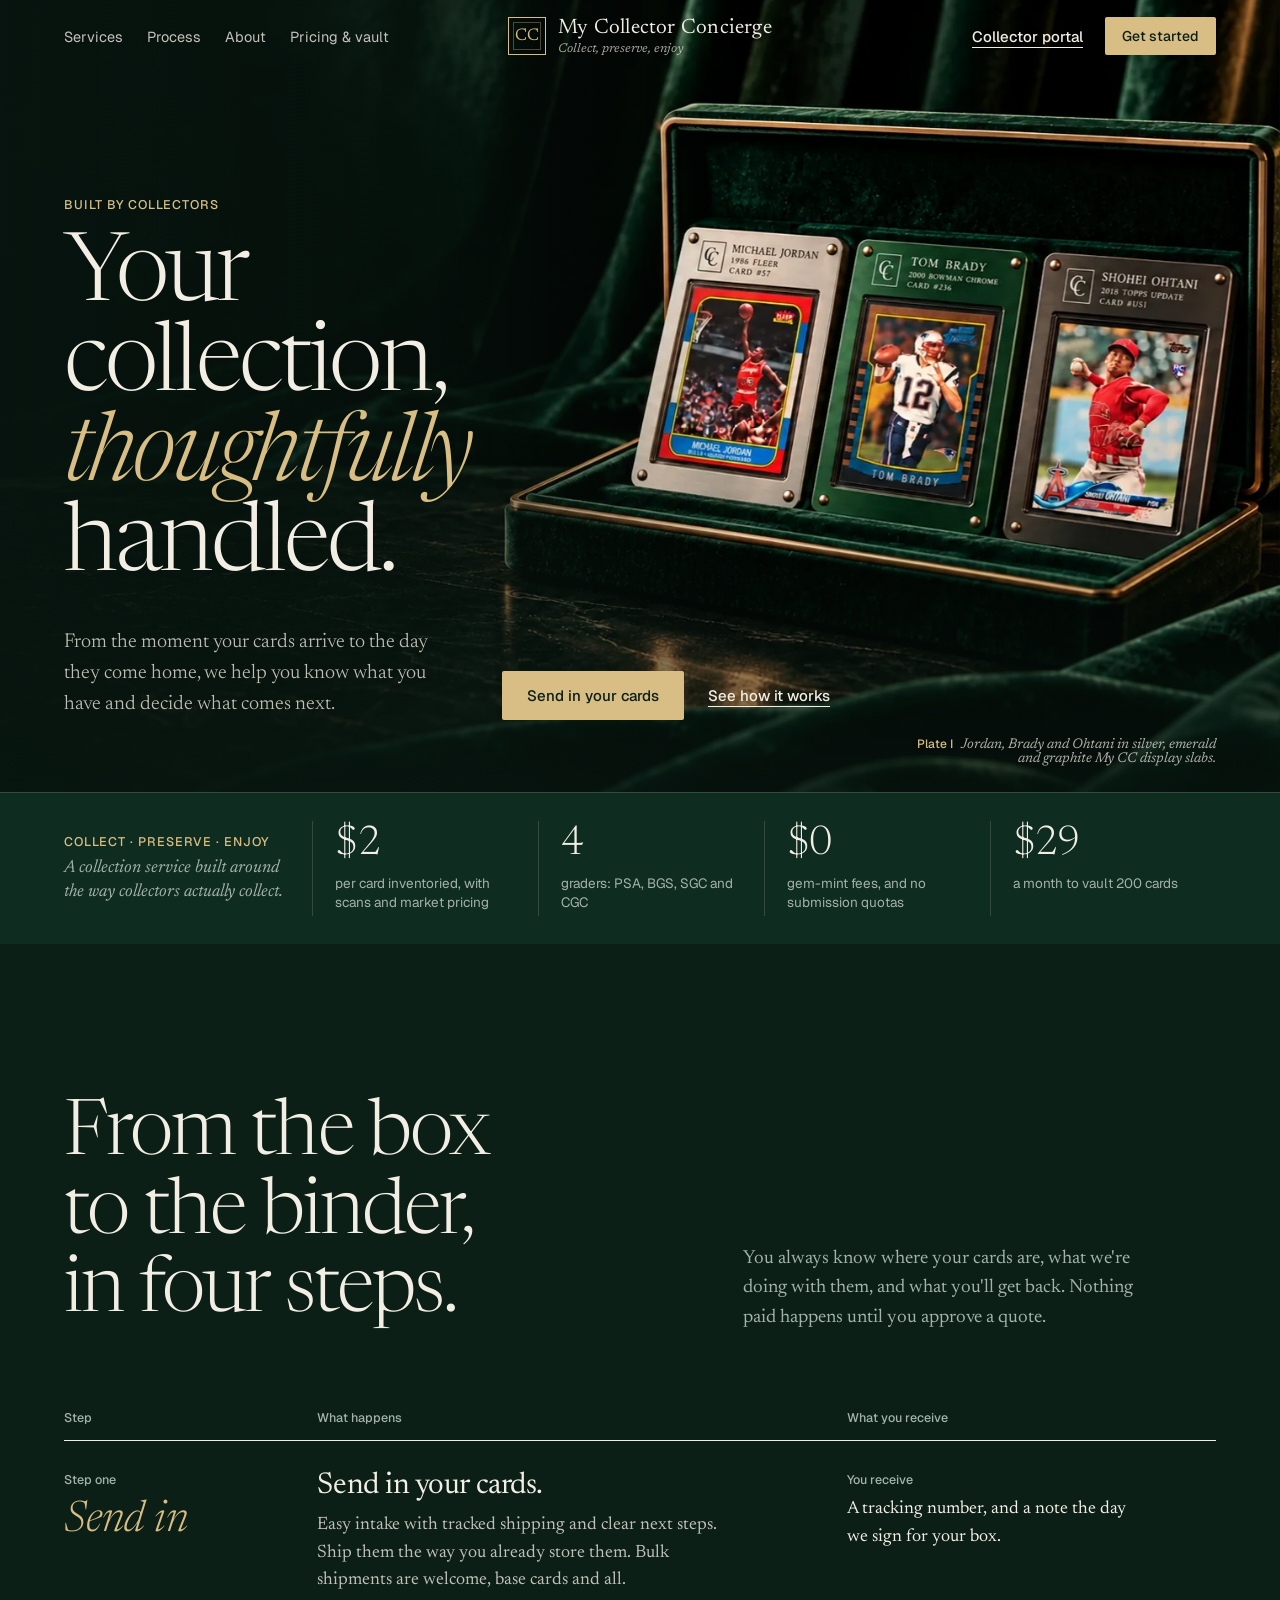
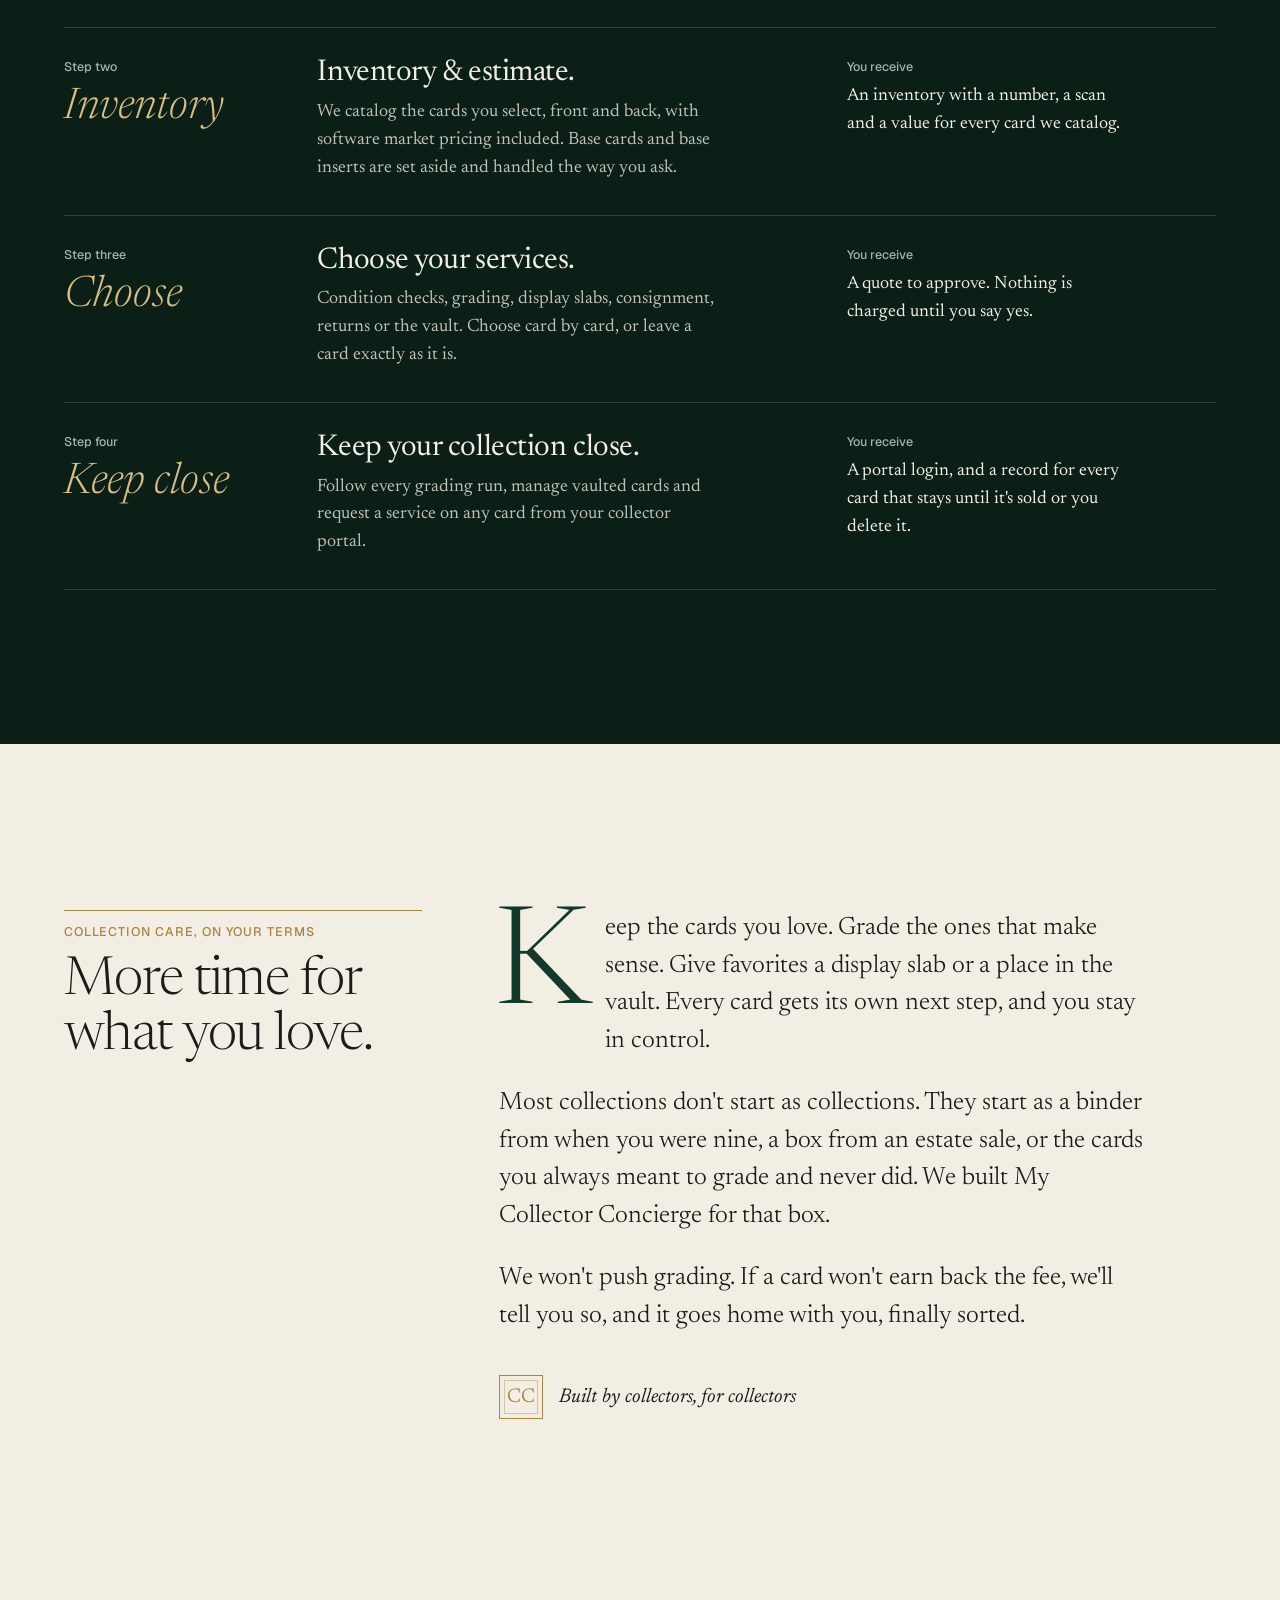
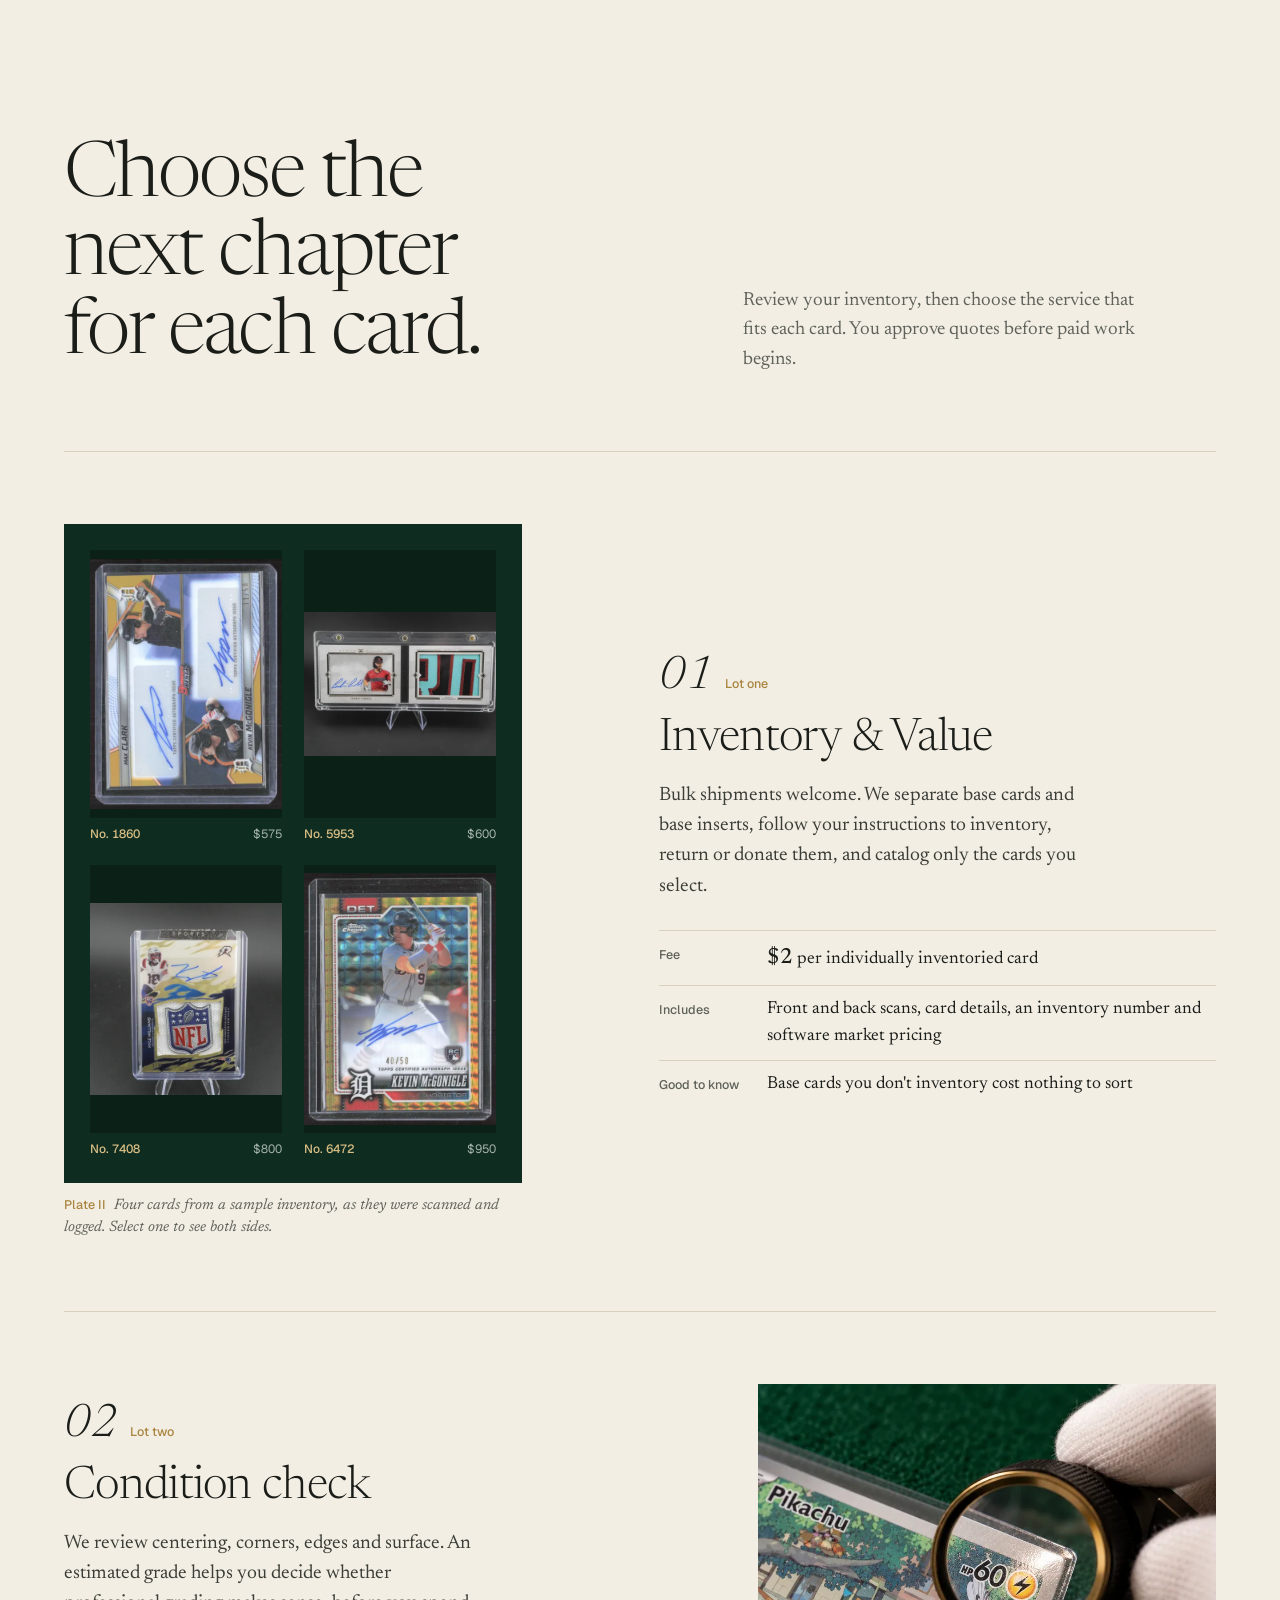
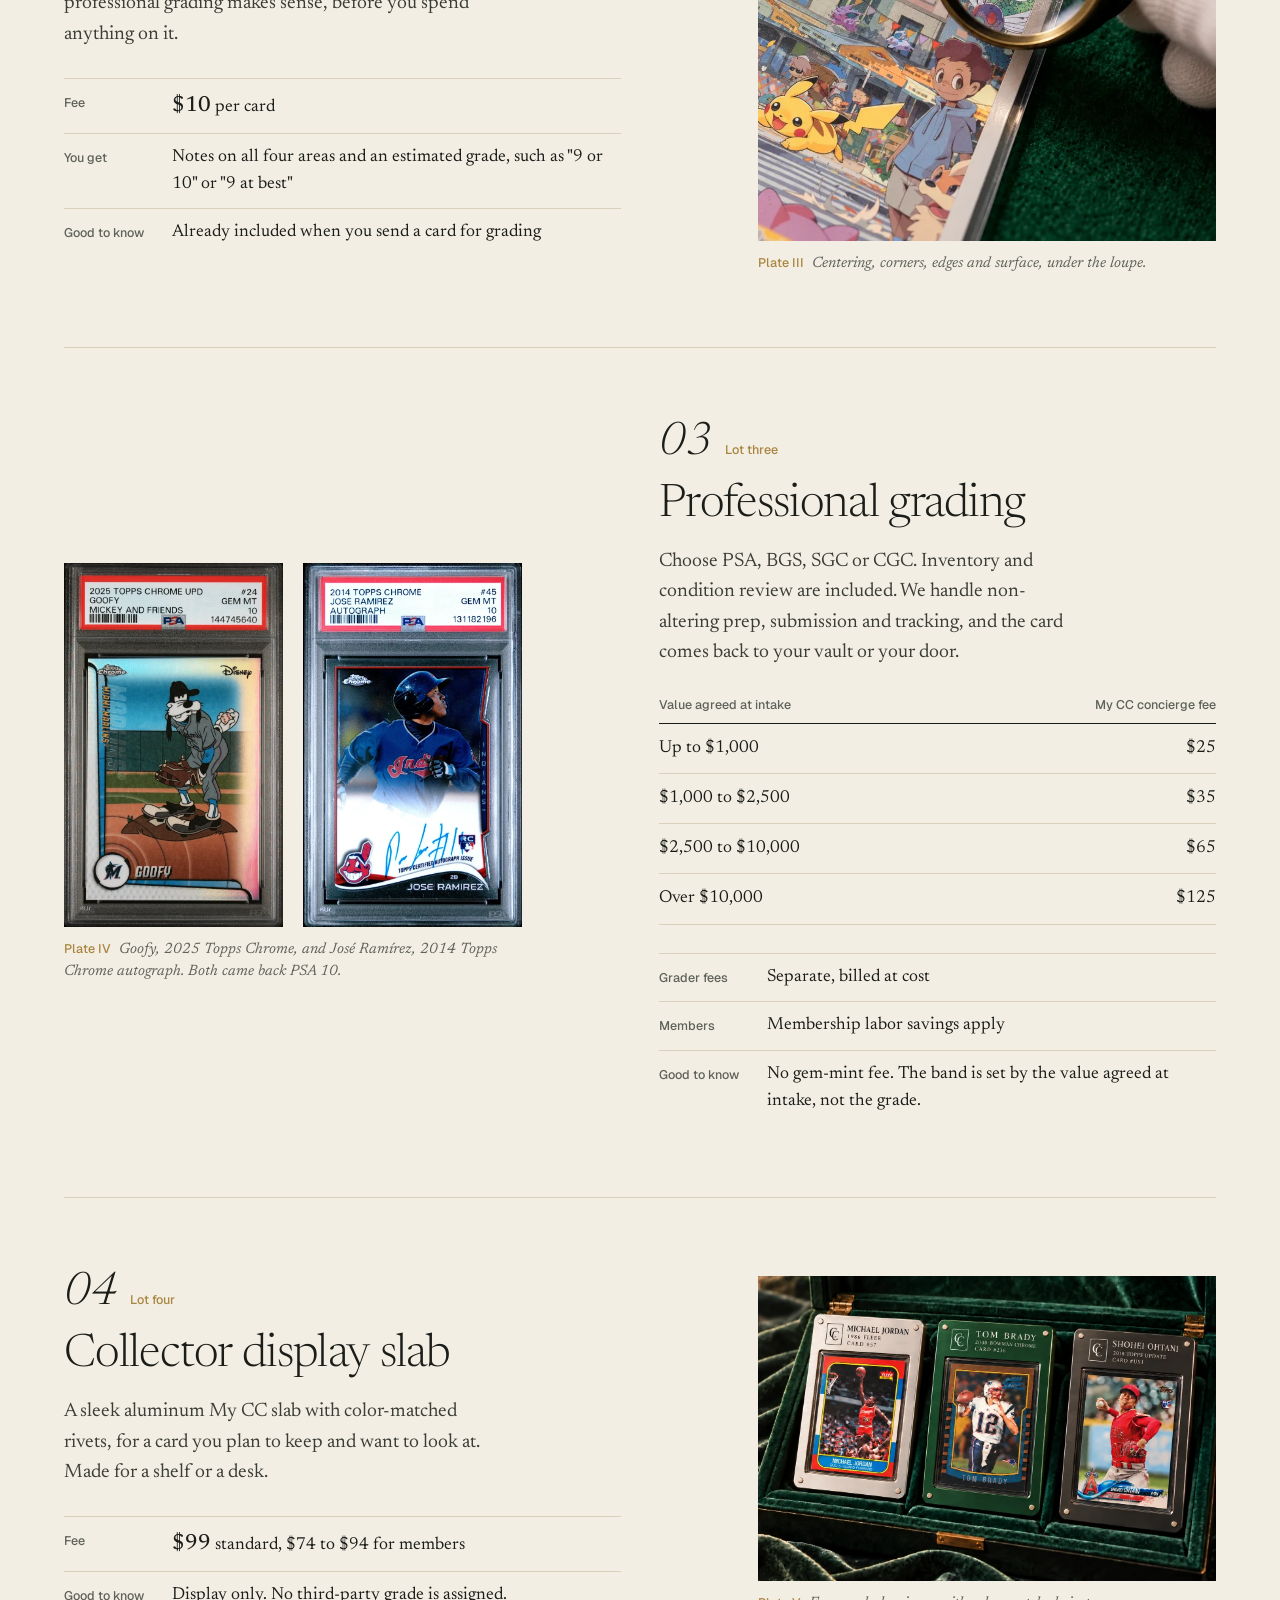
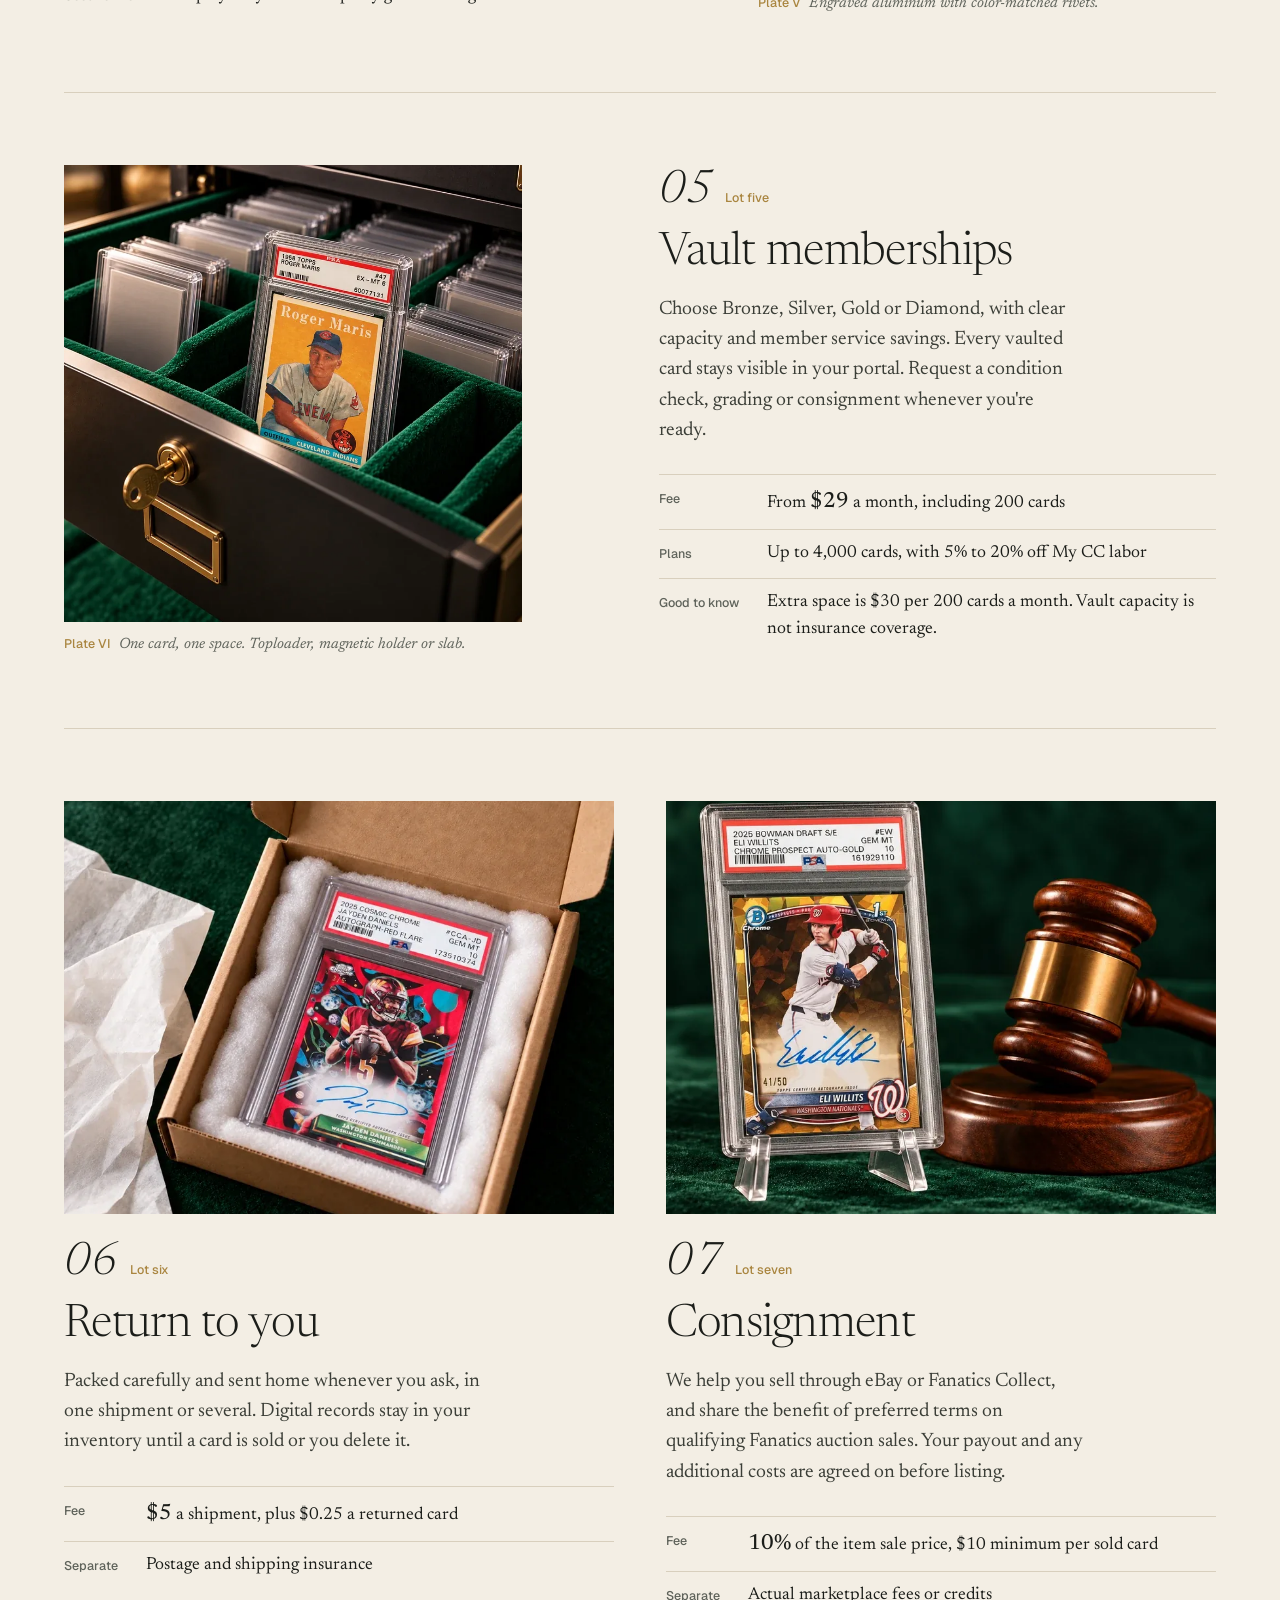
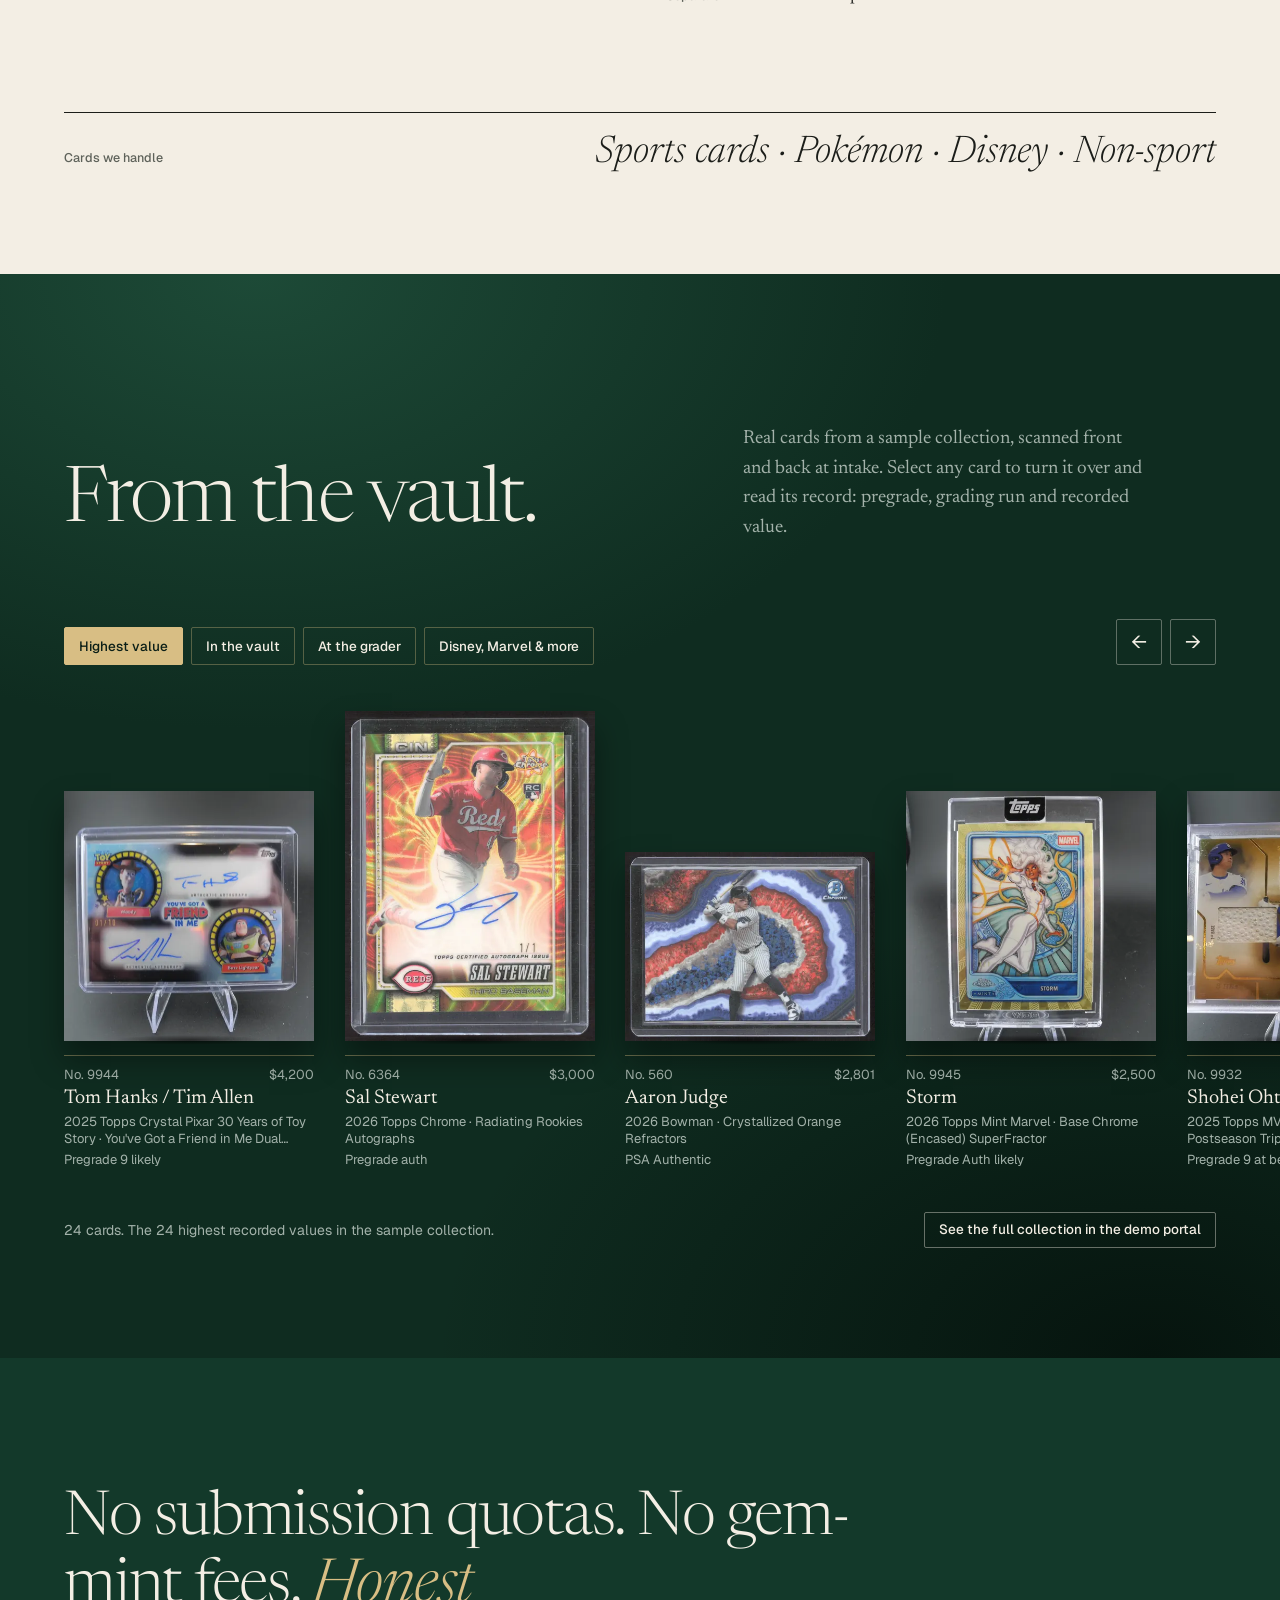
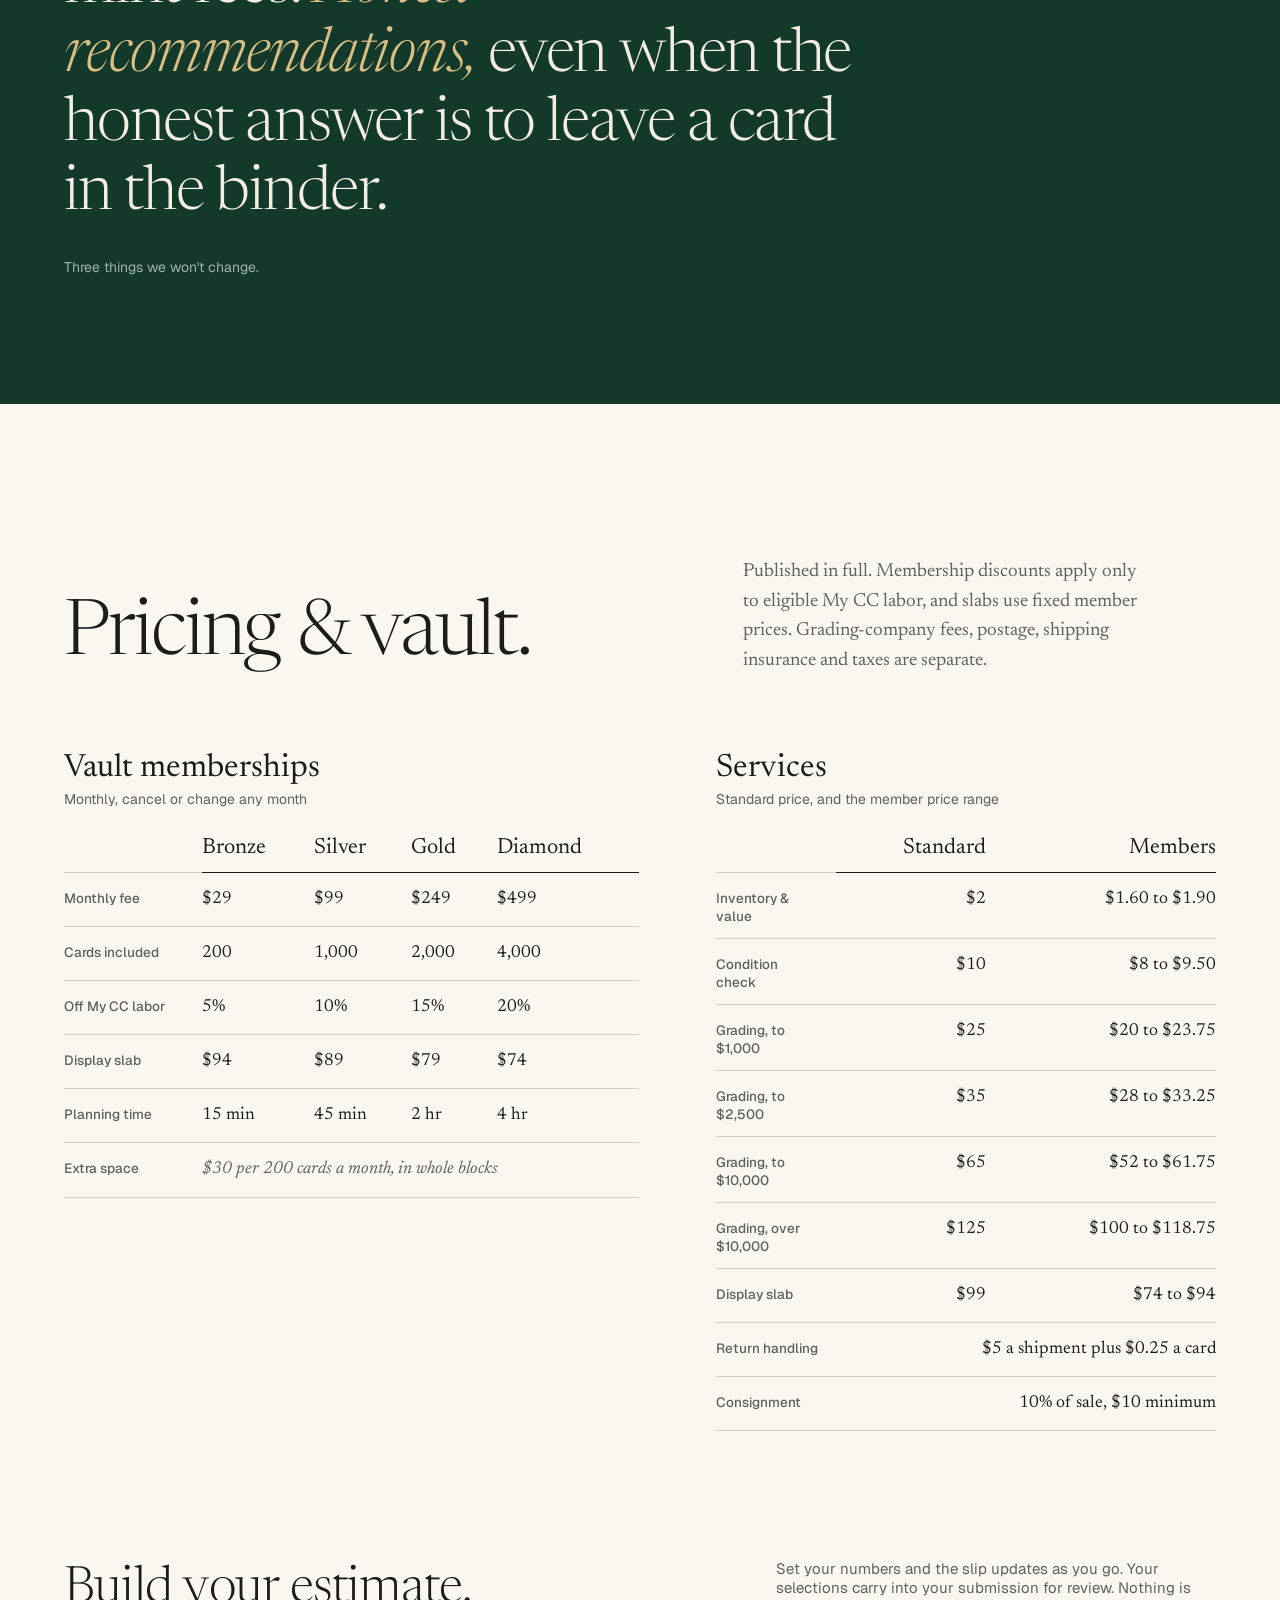
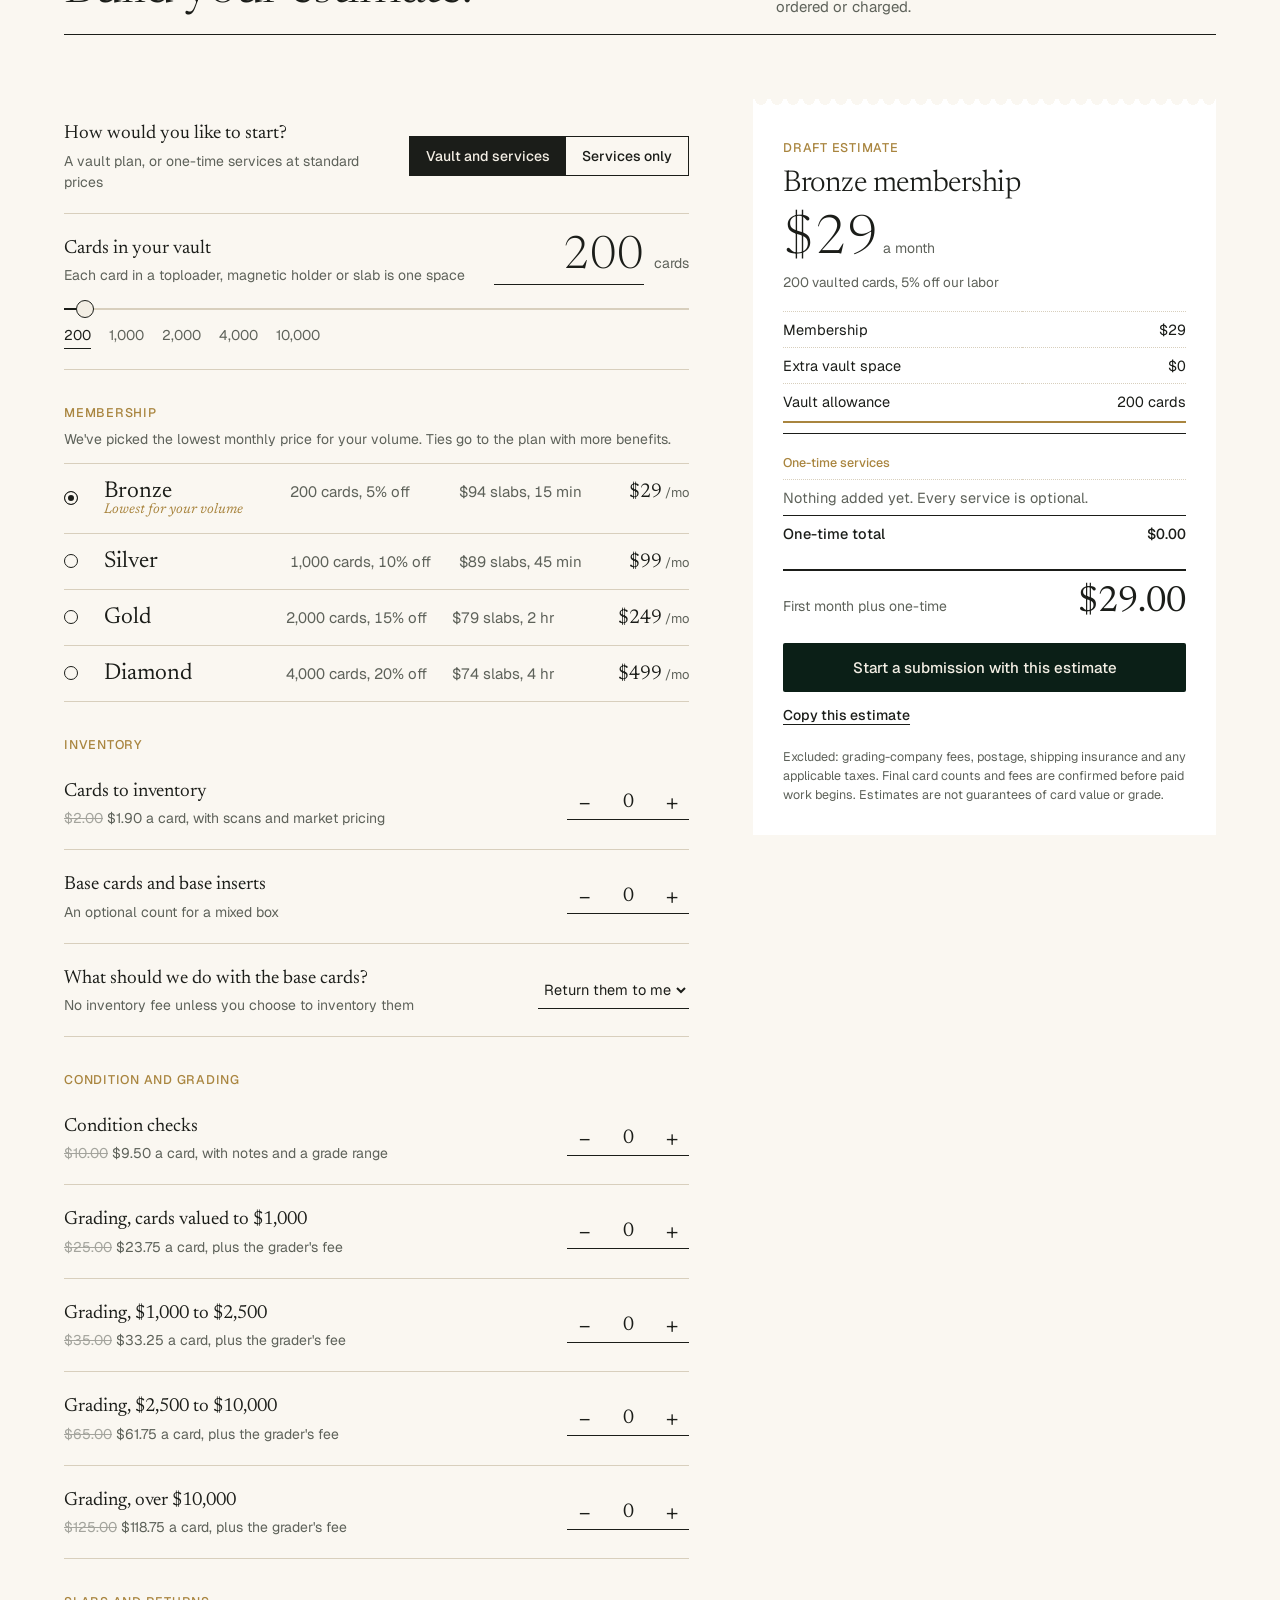
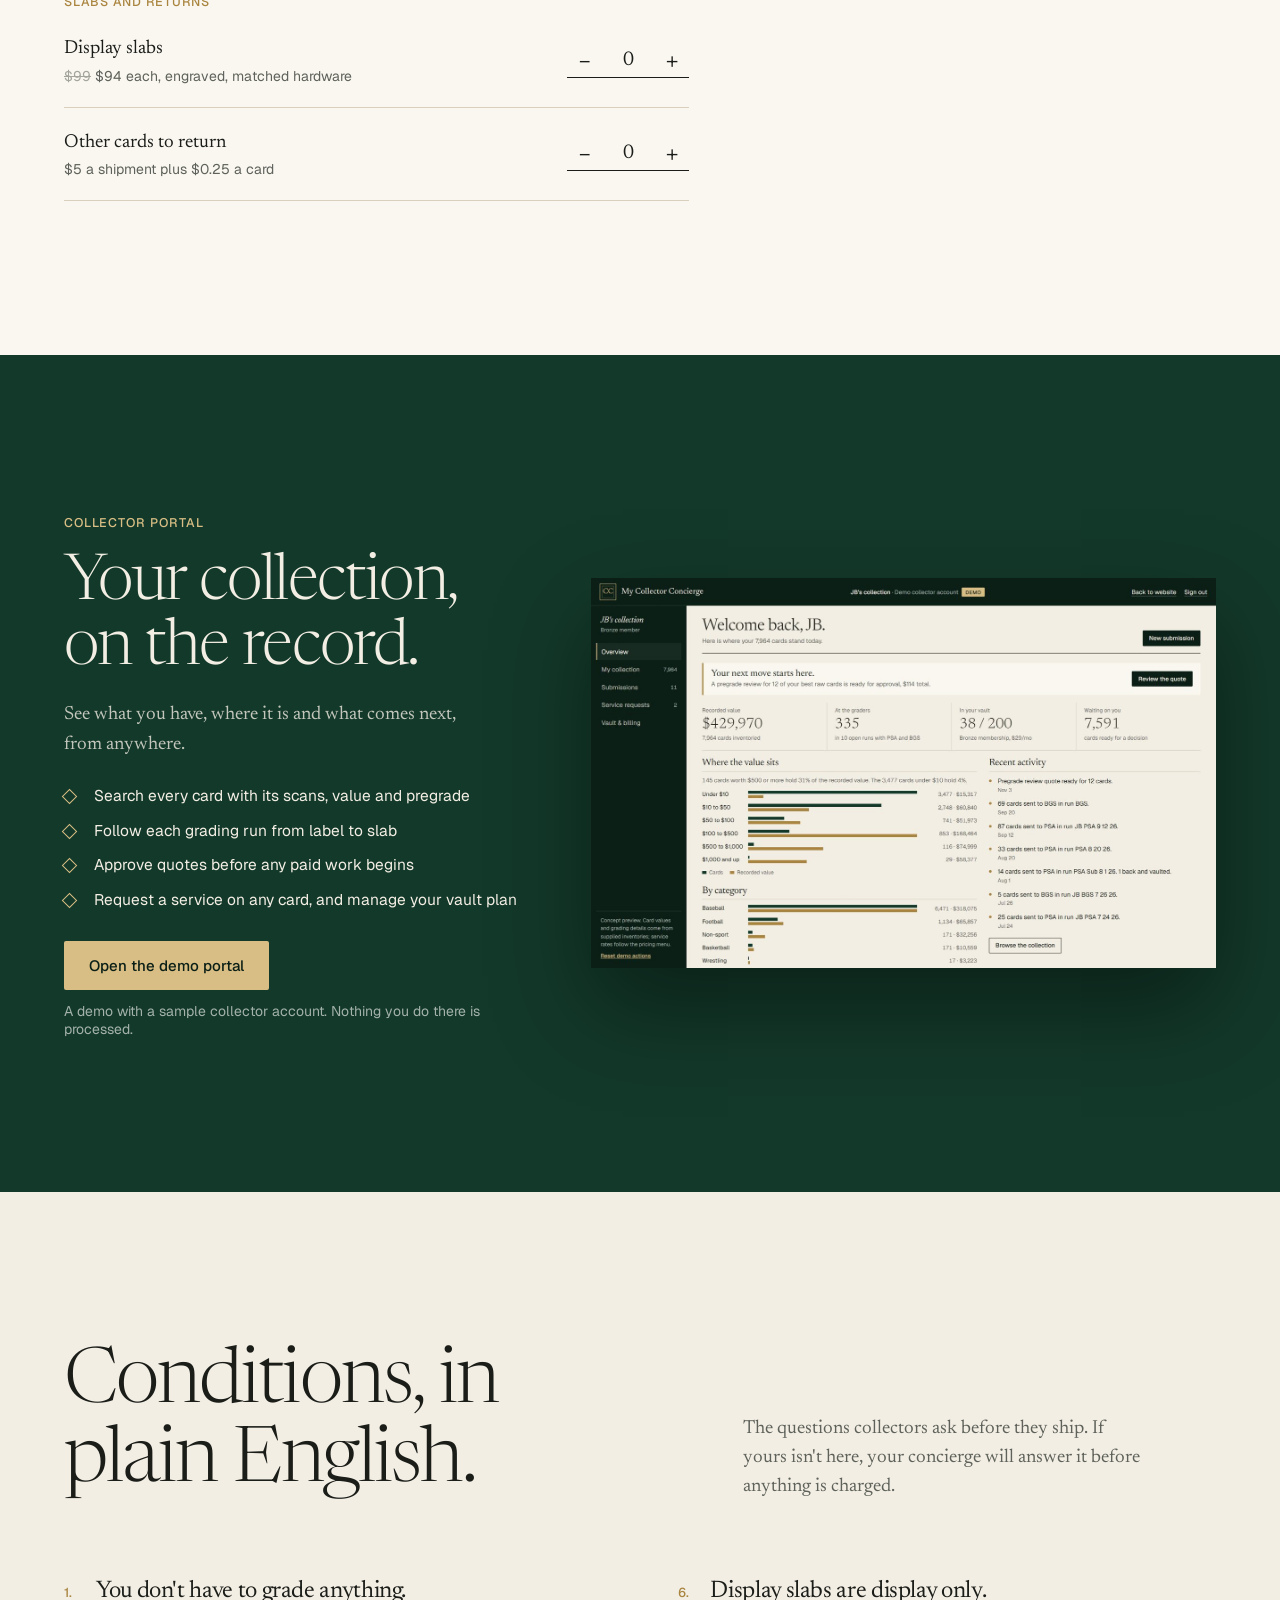
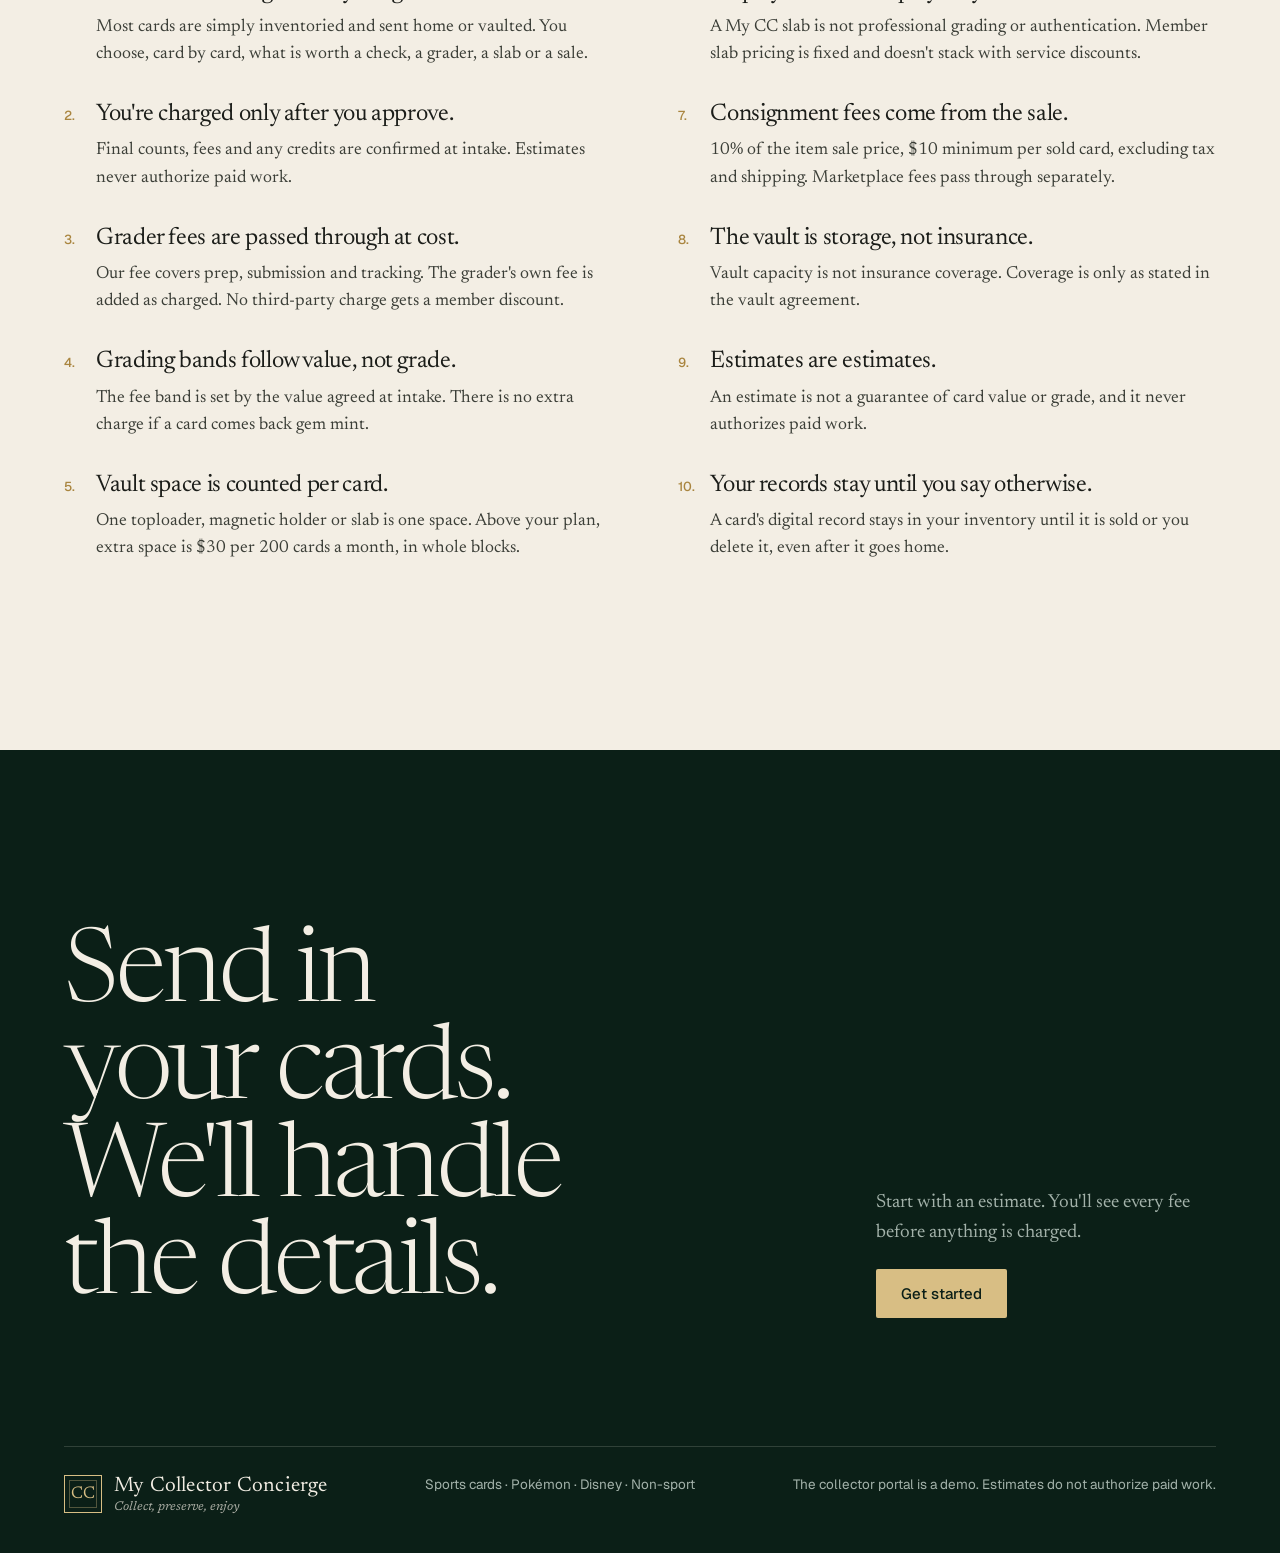
==== commit 0689a187: "Split the collector portal into its own page with a demo sign-in The website now follows the origina" ====
--- a/index.html
+++ b/index.html
@@ -4,527 +4,40 @@
 <meta charset="utf-8">
 <meta name="viewport" content="width=device-width, initial-scale=1, viewport-fit=cover">
 <title>My Collector Concierge</title>
-<meta name="description" content="Send us the box. We inventory, pregrade, grade, vault and sell trading cards, card by card, with a collector portal over your whole collection.">
+<meta name="description" content="From the moment your cards arrive to the day they come home, we help you know what you have and decide what comes next.">
 <meta name="theme-color" content="#0B1F17">
 <link rel="icon" href="img/favicon.svg" type="image/svg+xml">
 <meta property="og:type" content="website">
 <meta property="og:title" content="My Collector Concierge">
-<meta property="og:description" content="Send us the box. We inventory, pregrade, grade, vault and sell trading cards, card by card, with a collector portal over your whole collection.">
+<meta property="og:description" content="From the moment your cards arrive to the day they come home, we help you know what you have and decide what comes next.">
 <meta property="og:url" content="https://sixteen1-6.github.io/my-collector-concierge/">
 <meta property="og:image" content="https://sixteen1-6.github.io/my-collector-concierge/img/og.jpg">
 <meta property="og:image:width" content="1200"><meta property="og:image:height" content="630">
 <meta name="twitter:card" content="summary_large_image">
 <meta name="twitter:image" content="https://sixteen1-6.github.io/my-collector-concierge/img/og.jpg">
-<style>[hidden]{display:none!important}</style>
-</head>
-<body>
-
 <link rel="preconnect" href="https://fonts.googleapis.com">
 <link rel="preconnect" href="https://fonts.gstatic.com" crossorigin>
 <link href="https://fonts.googleapis.com/css2?family=Newsreader:ital,opsz,wght@0,6..72,300..700;1,6..72,300..600&family=Geist:wght@400..600&display=swap" rel="stylesheet">
-<style>
-/* Layout idea: an auction-house catalogue for one real collection. Photographic plates, numbered lots, a velvet display case of JB's actual cards, a published fee schedule, and a working portal over the full 7,964-card ledger. Green velvet and brass, paper and ink. One deliberate look, light paper with velvet bands, in every theme. */
-:root{
-  --night:#0B1F17;
-  --bottle:#13392A;
-  --velvet:#0F2C20;
-  --paper:#F3EEE4;
-  --sheet:#FAF7F1;
-  --card:#FFFFFF;
-  --ink:#1B1D19;
-  --ink-2:#3B3E37;
-  --soft:#5E625A;
-  --brass:#A9853F;
-  --brass-l:#D8BE84;
-  --brass-h:#E6CF9A;
-  --rule:#D8CFBD;
-  --rule-d:rgba(243,238,228,.16);
-  --mist:#A3B2AA;
-  --paper-a:rgba(243,238,228,.78);
-  --shade:rgba(8,22,16,.88);
-  --ok:#2F7A54;--info:#3C6A8E;--warn:#A86E14;--crit:#AC3F35;
-  --ok-bg:#E1EDE5;--info-bg:#DFE8F1;--warn-bg:#F6EBD6;--gold-bg:#F1E8D4;--gray-bg:#ECE8E1;
-  --serif:"Newsreader","Iowan Old Style","Palatino Linotype",Georgia,serif;
-  --sans:"Geist","Helvetica Neue",Helvetica,Arial,sans-serif;
-  --g:clamp(20px,5vw,64px);
-  --max:1280px;
-  color-scheme:light;
-}
-*{box-sizing:border-box}
-html{scroll-behavior:smooth;scroll-padding-top:76px;-webkit-text-size-adjust:100%;background:var(--paper)}
-body{margin:0;background:var(--paper);color:var(--ink);font-family:var(--serif);font-size:19px;line-height:1.55;font-optical-sizing:auto;-webkit-font-smoothing:antialiased;overflow-x:hidden}
-img{max-width:100%;display:block}
-a{color:inherit}
-h1,h2,h3,h4{font-family:var(--serif);font-weight:350;margin:0;line-height:1.02;letter-spacing:-.015em;text-wrap:balance}
-p{margin:0}
-button{color:inherit}
-.wrap{max-width:var(--max);margin:0 auto;padding-left:max(var(--g),env(safe-area-inset-left,0px));padding-right:max(var(--g),env(safe-area-inset-right,0px))}
-.num{font-variant-numeric:tabular-nums lining-nums}
-[hidden]{display:none!important}
-.sr{position:absolute;width:1px;height:1px;overflow:hidden;clip:rect(0 0 0 0);white-space:nowrap}
-:focus-visible{outline:2px solid var(--brass);outline-offset:3px}
-@media (prefers-reduced-motion:reduce){html{scroll-behavior:auto}*{transition:none!important;animation:none!important}}
-.sans{font-family:var(--sans)}
-.eyebrow{font:500 12.5px var(--sans);letter-spacing:.08em;text-transform:uppercase;color:var(--brass)}
-.dark .eyebrow{color:var(--brass-l)}
-
-/* buttons */
-.btn{display:inline-flex;align-items:center;justify-content:center;gap:10px;font:500 15px/1 var(--sans);padding:16px 24px;border-radius:2px;border:1px solid transparent;cursor:pointer;text-decoration:none;transition:background .2s,color .2s,border-color .2s;white-space:nowrap}
-.btn-brass{background:var(--brass-l);color:var(--night)}
-.btn-brass:hover{background:var(--brass-h)}
-.btn-ink,.btn-dark{background:var(--night);color:var(--paper)}
-.btn-ink:hover,.btn-dark:hover{background:var(--bottle)}
-.btn-line{border-color:var(--ink);color:var(--ink);background:none}.btn-line:hover{background:var(--ink);color:var(--paper)}
-.btn-ghost{border-color:rgba(243,238,228,.4);color:var(--paper);background:none}.btn-ghost:hover{border-color:var(--paper);background:rgba(243,238,228,.08)}
-.btn-sm{padding:10px 14px;font-size:13.5px}
-.btn[disabled]{opacity:.4;pointer-events:none}
-.textlink{font:500 15px var(--sans);color:inherit;text-decoration:underline;text-underline-offset:5px;text-decoration-thickness:1px}
-.textlink:hover{text-decoration-color:var(--brass-l)}
-
-/* masthead */
-body::before{content:"";position:fixed;inset:0 0 auto;height:env(safe-area-inset-top,0px);z-index:41;background:var(--night)}
-.mast{position:fixed;inset:0 0 auto;top:env(safe-area-inset-top,0px);z-index:40;color:var(--paper);transition:background .3s,border-color .3s;border-bottom:1px solid transparent}
-.mast.solid{background:rgba(11,31,23,.94);backdrop-filter:blur(12px);-webkit-backdrop-filter:blur(12px);border-color:var(--rule-d)}
-.mast-row{display:grid;grid-template-columns:1fr auto 1fr;align-items:center;height:72px;gap:20px}
-.mast nav{display:flex;gap:24px;font:400 14.5px var(--sans)}
-.mast nav a{text-decoration:none;opacity:.8}
-.mast nav a:hover{opacity:1;text-decoration:underline;text-underline-offset:6px}
-.word{text-decoration:none;text-align:center;line-height:1;display:flex;align-items:center;gap:12px;justify-content:center}
-.word .monogram{width:38px;height:38px;font-size:17px;color:var(--brass-l);border-color:var(--brass-l)}
-.word .monogram::after{border-color:rgba(216,190,132,.35)}
-.word span{text-align:left}
-.word b{display:block;font:400 21px var(--serif);letter-spacing:.01em}
-.word small{display:block;font:italic 400 12.5px var(--serif);opacity:.7;margin-top:4px}
-.mast-end{display:flex;justify-content:flex-end;gap:22px;align-items:center}
-.mast-end .btn{padding:11px 16px;font-size:14px}
-.menu{display:none;background:none;border:0;color:inherit;font:500 14.5px var(--sans);cursor:pointer;padding:8px 0;justify-self:start}
-.drawer{display:none}
-@media (max-width:1060px){
-  .mast-row{grid-template-columns:auto 1fr auto}
-  .mast nav,.mast-end .textlink{display:none}
-  .menu{display:block}
-  .word{justify-content:flex-start}
-  .drawer{position:fixed;inset:72px 0 auto;top:calc(72px + env(safe-area-inset-top,0px));background:var(--night);padding:8px max(var(--g),env(safe-area-inset-right,0px)) 28px max(var(--g),env(safe-area-inset-left,0px));border-bottom:1px solid var(--rule-d);flex-direction:column}
-  .drawer.open{display:flex}
-  .drawer a{font:400 30px/1.35 var(--serif);text-decoration:none;color:var(--paper)}
-}
-@media (max-width:560px){.mast-end .btn{display:none}.word small{display:none}.word .monogram{display:none}}
-
-/* photo plates */
-.slot{position:relative;overflow:hidden;background:linear-gradient(160deg,#1B4A37,#0B261B);aspect-ratio:var(--ar,1);max-width:100%}
-.slot img{position:absolute;inset:0;width:100%;height:100%;object-fit:cover;object-position:var(--pos,50% 50%)}
-figure{margin:0}
-figcaption{font:italic 400 15px/1.45 var(--serif);color:var(--soft);margin-top:12px;max-width:52ch}
-figcaption b{font:500 12.5px var(--sans);font-style:normal;color:var(--brass);margin-right:8px}
-.dark figcaption{color:var(--mist)}
-.dark figcaption b{color:var(--brass-l)}
-
-/* hero */
-.hero{position:relative;min-height:clamp(620px,88svh,880px);color:var(--paper);display:flex;align-items:flex-end;background:var(--night);overflow:hidden}
-.hero .slot{position:absolute;inset:0;aspect-ratio:auto}
-.hero .slot img{animation:settle 2.4s cubic-bezier(.2,.7,.2,1) both;transform-origin:72% 55%}
-@keyframes settle{from{transform:scale(1.07)}to{transform:scale(1)}}
-.hero::after{content:"";position:absolute;inset:0;background:linear-gradient(90deg,rgba(8,22,16,.9) 0%,rgba(8,22,16,.62) 34%,rgba(8,22,16,0) 58%),linear-gradient(0deg,rgba(8,22,16,.75) 0%,rgba(8,22,16,0) 38%);pointer-events:none}
-.hero-text{position:relative;z-index:2;padding-bottom:clamp(48px,8vh,96px);padding-top:120px;width:100%}
-.hero h1{font-size:clamp(3.3rem,7.4vw,7rem);font-weight:300;line-height:.95;letter-spacing:-.03em;max-width:9.5ch}
-.hero h1 em{color:var(--brass-l);font-weight:300}
-.hero-sub{display:flex;gap:clamp(24px,5vw,72px);align-items:flex-end;flex-wrap:wrap;margin-top:34px}
-.hero-sub p{font-size:20px;max-width:34ch;color:var(--paper-a);font-weight:350}
-.hero-sub .acts{display:flex;gap:24px;align-items:center;flex-wrap:wrap}
-.hero .plate-cap{position:absolute;z-index:2;right:max(var(--g),env(safe-area-inset-right,0px));bottom:26px;font:italic 400 14px var(--serif);color:rgba(243,238,228,.72);max-width:40ch;text-align:right}
-.hero .plate-cap b{font:500 12px var(--sans);font-style:normal;color:var(--brass-l);margin-right:8px}
-@media (max-width:760px){
-  .hero{min-height:0;flex-direction:column;align-items:stretch}
-  .hero .slot{position:relative;inset:auto;aspect-ratio:4/3;margin-top:calc(72px + env(safe-area-inset-top,0px));--pos:78% 50%}
-  .hero::after{display:none}
-  .hero-text{padding-top:28px}
-  .hero .plate-cap{position:static;text-align:left;padding:0 max(var(--g),env(safe-area-inset-right,0px)) 28px max(var(--g),env(safe-area-inset-left,0px))}
-}
-
-/* on file strip */
-.onfile{background:var(--velvet);color:var(--paper);border-top:1px solid var(--rule-d)}
-.onfile .wrap{display:grid;grid-template-columns:minmax(0,1.1fr) repeat(4,minmax(0,1fr));gap:0;padding-block:28px}
-.onfile .lead{font:italic 400 18px/1.35 var(--serif);color:var(--mist);padding-right:24px;align-self:center}
-.onfile .lead b{display:block;font:500 12.5px var(--sans);font-style:normal;letter-spacing:.08em;text-transform:uppercase;color:var(--brass-l);margin-bottom:6px}
-.fig{padding:4px 22px;border-left:1px solid var(--rule-d)}
-.fig strong{display:block;font:300 clamp(30px,3.2vw,44px)/1 var(--serif);letter-spacing:-.02em}
-.fig span{display:block;font:400 13.5px/1.4 var(--sans);color:var(--mist);margin-top:8px}
-@media (max-width:980px){.onfile .wrap{grid-template-columns:1fr 1fr;row-gap:22px}.onfile .lead{grid-column:1/-1;padding:0}.fig:nth-child(2n){border-left:0;padding-left:0}}
-
-/* letter */
-.letter{padding-block:clamp(96px,13vw,170px)}
-.letter-grid{display:grid;grid-template-columns:minmax(0,1fr) minmax(0,2fr);gap:clamp(28px,6vw,96px)}
-.letter aside{font:italic 400 18px/1.4 var(--serif);color:var(--soft);padding-top:12px;border-top:1px solid var(--ink);align-self:start;max-width:22ch}
-.letter .body{max-width:34em}
-.letter .body p{font-size:clamp(21px,2vw,25px);line-height:1.5;font-weight:350}
-.letter .body p+p{margin-top:1em}
-.letter .body p:first-child::first-letter{float:left;font:300 5.4em/.8 var(--serif);margin:.06em .1em 0 -.03em;color:var(--bottle)}
-.letter .sign{margin-top:40px;display:flex;gap:16px;align-items:center;font:italic 400 20px var(--serif)}
-.monogram{width:44px;height:44px;border:1px solid var(--brass);display:grid;place-items:center;font:400 20px/1 var(--serif);color:var(--brass);position:relative;flex-shrink:0}
-.monogram::after{content:"";position:absolute;inset:4px;border:1px solid rgba(169,133,63,.4)}
-@media (max-width:820px){.letter-grid{grid-template-columns:1fr}}
-
-/* section titles */
-.title{display:grid;grid-template-columns:minmax(0,1.3fr) minmax(0,1fr);gap:24px 64px;align-items:end;margin-bottom:clamp(40px,6vw,80px)}
-.title h2{font-size:clamp(2.8rem,6vw,5.4rem);font-weight:300;letter-spacing:-.025em}
-.title p{color:var(--soft);max-width:40ch;font-size:19px}
-.dark .title p{color:var(--mist)}
-@media (max-width:820px){.title{grid-template-columns:1fr}}
-
-/* chain of custody */
-.custody{background:var(--night);color:var(--paper);padding-block:clamp(96px,12vw,160px)}
-.ledger{width:100%;border-collapse:collapse}
-.ledger th{font:500 12.5px var(--sans);color:var(--mist);text-align:left;padding:0 24px 14px 0;border-bottom:1px solid var(--paper)}
-.ledger td{vertical-align:top;padding:30px 24px 32px 0;border-bottom:1px solid var(--rule-d)}
-.ledger td:first-child{width:22%}
-.ledger td:nth-child(2){width:46%}
-.ledger .stage{font:italic 300 clamp(30px,3.4vw,44px)/1 var(--serif);color:var(--brass-l)}
-.ledger .stage small{display:block;font:500 12.5px var(--sans);font-style:normal;color:var(--mist);margin-bottom:12px}
-.ledger h3{font-size:clamp(24px,2.4vw,30px);font-weight:400;margin-bottom:10px}
-.ledger p{color:var(--paper-a);font-size:18px;max-width:40ch}
-.ledger .get{font-size:18px;color:var(--paper);max-width:28ch}
-.ledger .get::before{content:"You receive";display:block;font:500 12.5px var(--sans);color:var(--mist);margin-bottom:8px}
-@media (max-width:820px){
-  .ledger thead{display:none}
-  .ledger tr{display:grid;grid-template-columns:1fr;border-bottom:1px solid var(--rule-d);padding:28px 0}
-  .ledger td{border:0;padding:0 0 14px;width:auto!important}
-}
-
-/* catalogue */
-.catalogue{padding-block:clamp(96px,12vw,160px) clamp(60px,8vw,100px)}
-.lot{display:grid;grid-template-columns:repeat(12,minmax(0,1fr));gap:0 clamp(20px,3vw,40px);align-items:center;padding-block:clamp(40px,6vw,72px);border-top:1px solid var(--rule)}
-.lot .media{grid-column:1/6;min-width:0}
-.lot .copy{grid-column:7/13;min-width:0}
-.lot.flip .media{grid-column:8/13;order:2}
-.lot.flip .copy{grid-column:1/7;order:1}
-.lotno{font:500 12.5px var(--sans);color:var(--brass);display:flex;gap:12px;align-items:baseline;margin-bottom:16px}
-.lotno i{font:italic 300 46px/1 var(--serif);color:var(--ink)}
-.lot h3{font-size:clamp(2.2rem,3.6vw,3.4rem);font-weight:300;margin-bottom:18px}
-.lot .desc{font-size:19.5px;color:var(--ink-2);max-width:38ch}
-.terms{margin:28px 0 0;display:grid;grid-template-columns:auto minmax(0,1fr);max-width:36em}
-.terms dt{font:500 12.5px/1.9 var(--sans);color:var(--soft);padding:12px 28px 12px 0;border-top:1px solid var(--rule)}
-.terms dd{margin:0;padding:10px 0;border-top:1px solid var(--rule);font-size:17.5px;min-width:0}
-.terms dd strong{font-weight:500;font-size:22px}
-.bands{width:100%;border-collapse:collapse;font-size:17.5px;margin-top:28px;max-width:36em}
-.bands th{font:500 12.5px var(--sans);color:var(--soft);text-align:left;padding:0 0 10px;border-bottom:1px solid var(--ink)}
-.bands th:last-child,.bands td:last-child{text-align:right}
-.bands td{padding:11px 0;border-bottom:1px solid var(--rule)}
-.pair{display:grid;grid-template-columns:1fr 1fr;gap:clamp(24px,4vw,56px);padding-block:clamp(40px,6vw,72px);border-top:1px solid var(--rule)}
-.pair .lot{display:block;padding:0;border:0}
-.pair .media{margin-bottom:26px}
-@media (max-width:860px){
-  .lot{display:block}
-  .lot .media{margin-bottom:28px}
-  .pair{grid-template-columns:1fr}
-}
-.handles{display:flex;justify-content:space-between;align-items:baseline;gap:24px;flex-wrap:wrap;border-top:1px solid var(--ink);padding-top:20px;margin-top:20px}
-.handles span{font:500 12.5px var(--sans);color:var(--soft)}
-.handles p{font:italic 300 clamp(26px,3vw,38px)/1.1 var(--serif)}
-
-/* scan sheet (lot 1) and slab pair (lot 3) */
-.scans{background:var(--velvet);padding:clamp(16px,2.4vw,26px);display:grid;grid-template-columns:1fr 1fr;gap:clamp(12px,2vw,22px)}
-.scan{display:grid;gap:8px;background:none;border:0;padding:0;cursor:pointer;text-align:left;color:var(--paper)}
-.scan .im{aspect-ratio:5/7;background:rgba(0,0,0,.25);display:grid;place-items:center;overflow:hidden}
-.scan img{width:100%;height:100%;object-fit:contain;transition:transform .35s}
-.scan:hover img{transform:scale(1.04)}
-.scan small{font:400 12px/1.35 var(--sans);color:var(--mist);display:flex;justify-content:space-between;gap:8px}
-.scan small b{font-weight:500;color:var(--brass-l)}
-.slabs{display:grid;grid-template-columns:1fr 1fr;gap:clamp(12px,2vw,20px)}
-.slabs .slot{--ar:3/5}
-
-/* the case */
-.case{position:relative;background:radial-gradient(90% 70% at 20% 0%,#1D4A37 0%,transparent 60%),radial-gradient(80% 60% at 90% 100%,#06140E 0%,transparent 70%),var(--velvet);color:var(--paper);padding-block:clamp(96px,12vw,150px) clamp(70px,9vw,110px);overflow:hidden}
-.case-top{display:flex;justify-content:space-between;align-items:flex-end;gap:20px;flex-wrap:wrap;margin-bottom:28px}
-.chips{display:flex;gap:8px;flex-wrap:wrap}
-.chip{font:500 13.5px var(--sans);padding:9px 14px;border:1px solid rgba(216,190,132,.35);background:none;color:var(--paper);cursor:pointer;border-radius:2px}
-.chip:hover{border-color:var(--brass-l)}
-.chip[aria-pressed="true"]{background:var(--brass-l);border-color:var(--brass-l);color:var(--night)}
-.arrows{display:flex;gap:8px}
-.arrow{width:46px;height:46px;border:1px solid rgba(243,238,228,.35);background:none;color:var(--paper);font:400 20px/1 var(--sans);cursor:pointer;border-radius:2px}
-.arrow:hover{border-color:var(--paper)}
-.tray{display:flex;gap:clamp(18px,2.4vw,32px);overflow-x:auto;scroll-snap-type:x mandatory;padding:8px max(var(--g),env(safe-area-inset-right,0px)) 26px max(var(--g),env(safe-area-inset-left,0px));scrollbar-width:thin;scrollbar-color:rgba(216,190,132,.4) transparent;scroll-padding-left:max(var(--g),env(safe-area-inset-left,0px))}
-.wide-tray{max-width:calc(var(--max) + 400px);margin:0 auto}
-.piece{flex:0 0 auto;scroll-snap-align:start;width:clamp(200px,22vw,250px);background:none;border:0;padding:0;cursor:pointer;text-align:left;color:var(--paper);display:grid;gap:14px}
-.piece .stand{height:clamp(270px,30vw,340px);display:grid;place-items:end center;position:relative}
-.piece .stand::after{content:"";position:absolute;left:8%;right:8%;bottom:-6px;height:14px;background:radial-gradient(50% 50% at 50% 50%,rgba(0,0,0,.55),transparent 70%)}
-.piece img{max-height:100%;max-width:100%;width:auto;height:auto;object-fit:contain;box-shadow:0 18px 30px rgba(0,0,0,.4);transition:transform .35s cubic-bezier(.2,.7,.2,1)}
-.piece:hover img,.piece:focus-visible img{transform:translateY(-8px)}
-.tag{border-top:1px solid rgba(216,190,132,.45);padding-top:10px;display:grid;gap:3px}
-.tag .row{display:flex;justify-content:space-between;gap:10px;font:500 12px var(--sans);color:var(--brass-l)}
-.tag b{font:400 20px/1.15 var(--serif)}
-.tag span{font:400 13px/1.35 var(--sans);color:var(--mist);display:-webkit-box;-webkit-line-clamp:2;-webkit-box-orient:vertical;overflow:hidden}
-.case-foot{display:flex;justify-content:space-between;gap:20px;flex-wrap:wrap;align-items:center;margin-top:18px;font:400 14px var(--sans);color:var(--mist)}
-
-/* promise */
-.promise{background:var(--bottle);color:var(--paper);padding-block:clamp(80px,10vw,140px)}
-.promise p{font:300 clamp(2.2rem,4.8vw,4.4rem)/1.12 var(--serif);letter-spacing:-.02em;max-width:22ch}
-.promise p span{color:var(--brass-l);font-style:italic}
-.promise small{display:block;margin-top:28px;font:400 14px var(--sans);color:var(--mist)}
-
-/* fees */
-.fees{padding-block:clamp(96px,12vw,160px);background:var(--sheet)}
-.sched{width:100%;border-collapse:collapse;font-size:17.5px}
-.sched caption{text-align:left;font:400 clamp(26px,2.6vw,32px) var(--serif);padding-bottom:16px}
-.sched caption small{display:block;font:400 14px var(--sans);color:var(--soft);margin-top:6px}
-.sched th,.sched td{padding:13px 16px 13px 0;border-bottom:1px solid var(--rule);text-align:left;vertical-align:baseline}
-.sched thead th{font:400 22px var(--serif);border-bottom:1px solid var(--ink)}
-.sched tbody th{font:500 13.5px var(--sans);color:var(--soft);width:24%;min-width:120px}
-.sched td.r,.sched th.r{text-align:right;padding-right:0}
-.sched .span{font-style:italic;color:var(--soft)}
-.tables{display:grid;grid-template-columns:minmax(0,1.15fr) minmax(0,1fr);gap:clamp(32px,6vw,88px);align-items:start}
-.scroll-x{overflow-x:auto}
-.scroll-x .sched{min-width:560px}
-@media (max-width:980px){.tables{grid-template-columns:minmax(0,1fr)}}
-
-/* estimate */
-.estimate{margin-top:clamp(80px,10vw,130px);display:grid;grid-template-columns:minmax(0,1.35fr) minmax(0,1fr);gap:clamp(32px,5vw,72px);align-items:start}
-@media (max-width:1000px){.estimate{grid-template-columns:minmax(0,1fr)}}
-@media (max-width:600px){.f-row.stack{grid-template-columns:minmax(0,1fr)}.toggle button{padding:10px 12px}}
-.est-h{grid-column:1/-1;display:flex;justify-content:space-between;align-items:end;gap:24px;flex-wrap:wrap;border-bottom:1px solid var(--ink);padding-bottom:18px}
-.est-h h3{font-size:clamp(2.2rem,4vw,3.4rem);font-weight:300}
-.est-h p{font:400 15px var(--sans);color:var(--soft);max-width:44ch}
-.f-row{display:grid;grid-template-columns:minmax(0,1fr) auto;gap:8px 24px;align-items:center;padding:20px 0;border-bottom:1px solid var(--rule)}
-.f-row .t{font-size:19px}
-.f-row .d{font:400 14px/1.5 var(--sans);color:var(--soft);margin-top:2px}
-.f-row .d s{opacity:.55}
-.f-group{font:500 12.5px var(--sans);color:var(--brass);padding:34px 0 4px;letter-spacing:.06em;text-transform:uppercase}
-.toggle{display:inline-flex;border:1px solid var(--ink)}
-.toggle button{font:500 14px var(--sans);padding:10px 16px;border:0;background:none;cursor:pointer;color:var(--ink)}
-.toggle button[aria-pressed="true"]{background:var(--ink);color:var(--paper)}
-.count-in{display:flex;align-items:baseline;gap:10px}
-.count-in input{width:150px;text-align:right;font:300 46px/1 var(--serif);border:0;border-bottom:1px solid var(--ink);background:none;color:var(--ink);padding:0 0 4px;-moz-appearance:textfield}
-.count-in input::-webkit-inner-spin-button{-webkit-appearance:none}
-.count-in span{font:400 14px var(--sans);color:var(--soft)}
-input[type=range].slider{grid-column:1/-1;width:100%;-webkit-appearance:none;appearance:none;height:2px;background:linear-gradient(90deg,var(--ink) var(--p,2%),var(--rule) var(--p,2%));margin:14px 0 4px}
-input[type=range].slider::-webkit-slider-thumb{-webkit-appearance:none;width:18px;height:18px;border-radius:50%;background:var(--paper);border:1.5px solid var(--ink);cursor:pointer}
-input[type=range].slider::-moz-range-thumb{width:16px;height:16px;border-radius:50%;background:var(--paper);border:1.5px solid var(--ink);cursor:pointer}
-.presets{grid-column:1/-1;display:flex;gap:18px;flex-wrap:wrap;font:400 14px var(--sans)}
-.presets button{background:none;border:0;padding:4px 0;cursor:pointer;color:var(--soft);font:inherit;border-bottom:1px solid transparent}
-.presets button[aria-pressed="true"]{color:var(--ink);border-color:var(--ink)}
-.tierlist{display:grid;border-top:1px solid var(--rule)}
-.tierrow{display:grid;grid-template-columns:28px 1.1fr 1fr 1fr auto;gap:12px;align-items:baseline;padding:16px 0;border:0;border-bottom:1px solid var(--rule);background:none;text-align:left;cursor:pointer;font:400 15px var(--sans);color:var(--ink)}
-.tierrow .dot{width:14px;height:14px;border-radius:50%;border:1.5px solid var(--ink);align-self:center}
-.tierrow[aria-pressed="true"] .dot{background:var(--ink);box-shadow:inset 0 0 0 3px var(--sheet)}
-.tierrow .nm{font:400 23px var(--serif)}
-.tierrow .nm em{display:block;font:italic 400 14px var(--serif);color:var(--brass)}
-.tierrow .m{color:var(--soft)}
-.tierrow .you{font:400 20px var(--serif);text-align:right}
-.tierrow .you span{font:400 13px var(--sans);color:var(--soft)}
-.tierrow:hover .nm{text-decoration:underline;text-underline-offset:5px;text-decoration-thickness:1px}
-@media (max-width:600px){.tierrow{grid-template-columns:24px 1fr auto}.tierrow .m{display:none}}
-.step-in{display:inline-flex;align-items:center;border-bottom:1px solid var(--ink)}
-.step-in button{width:34px;height:34px;border:0;background:none;font:300 22px var(--sans);cursor:pointer;color:var(--ink)}
-.step-in button:hover{color:var(--brass)}
-.step-in input{width:54px;border:0;background:none;text-align:center;font:400 20px var(--serif);color:var(--ink);-moz-appearance:textfield}
-.step-in input::-webkit-inner-spin-button{-webkit-appearance:none}
-select.sel{font:400 14.5px var(--sans);padding:8px 2px;border:0;border-bottom:1px solid var(--ink);background:none;color:var(--ink);max-width:100%}
-.slip{position:sticky;top:96px;background:var(--card);padding:34px 30px 30px;box-shadow:0 1px 0 var(--rule),0 24px 50px rgba(27,29,25,.08);
-  -webkit-mask:radial-gradient(circle 6px at 50% 0,transparent 98%,#000) 0 0/16px 100% repeat-x;mask:radial-gradient(circle 6px at 50% 0,transparent 98%,#000) 0 0/16px 100% repeat-x}
-@media (max-width:1000px){.slip{position:static}}
-.slip .k{font:500 12.5px var(--sans);color:var(--brass);letter-spacing:.06em;text-transform:uppercase}
-.slip h4{font-size:30px;font-weight:350;margin:6px 0 4px}
-.slip .big{font:300 54px/1 var(--serif);margin-top:14px}
-.slip .big small{font:400 14px var(--sans);color:var(--soft)}
-.slip .sm{font:400 13.5px var(--sans);color:var(--soft);margin-top:6px}
-.slip table{width:100%;border-collapse:collapse;font:400 14.5px var(--sans);margin-top:20px}
-.slip td{padding:8px 0;border-top:1px dotted var(--rule);vertical-align:top}
-.slip td+td{text-align:right;white-space:nowrap;padding-left:12px}
-.slip .h td{font-weight:500;color:var(--brass);font-size:12.5px;padding-top:20px;border-top:1px solid var(--ink)}
-.slip .muted td{color:var(--soft)}
-.slip .tot td{border-top:1px solid var(--ink);font-weight:500}
-.slip .grand{display:flex;justify-content:space-between;align-items:baseline;border-top:2px solid var(--ink);margin-top:18px;padding-top:14px;gap:12px}
-.slip .grand span{font:400 14px var(--sans);color:var(--soft)}
-.slip .grand strong{font:400 36px var(--serif)}
-.slip .btn{width:100%;margin-top:22px;white-space:normal;text-align:center}
-.slip .linkish{background:none;border:0;padding:0;margin-top:14px;font:500 14px var(--sans);color:var(--ink);text-decoration:underline;text-underline-offset:4px;cursor:pointer}
-.slip .fine{font:400 12.5px/1.55 var(--sans);color:var(--soft);margin-top:16px}
-.r-meter{height:2px;background:var(--rule);margin:2px 0 4px}.r-meter i{display:block;height:100%;background:var(--brass)}
-
-/* portal */
-.portal{background:var(--bottle);color:var(--paper);padding-block:clamp(96px,12vw,160px)}
-.portal .title p{color:var(--paper-a)}
-.demo-note{font:400 14px var(--sans);color:var(--mist);margin-top:12px;display:block}
-.frame{background:var(--paper);color:var(--ink);box-shadow:0 40px 90px rgba(0,0,0,.35)}
-.frame-top{display:flex;justify-content:space-between;align-items:center;gap:12px;padding:12px 18px;border-bottom:1px solid var(--rule);font:400 13px var(--sans);color:var(--soft)}
-.app{display:grid;grid-template-columns:220px minmax(0,1fr);height:760px;font-family:var(--sans);font-size:15px}
-.app-side{background:var(--night);color:var(--paper);padding:20px 12px;display:flex;flex-direction:column;gap:2px;min-width:0}
-.app-side .who{padding:4px 10px 20px;font:italic 400 19px var(--serif)}
-.app-side .who small{display:block;font:400 12.5px var(--sans);font-style:normal;color:var(--mist);margin-top:4px}
-.tab{display:flex;align-items:center;justify-content:space-between;gap:8px;text-align:left;font:400 14.5px var(--sans);padding:10px;border:0;background:none;cursor:pointer;color:rgba(243,238,228,.72);border-left:2px solid transparent}
-.tab:hover{color:var(--paper)}
-.tab[aria-selected="true"]{color:var(--paper);border-left-color:var(--brass-l);background:rgba(243,238,228,.06)}
-.tab .count{font-size:12px;color:var(--mist)}
-.side-foot{margin-top:auto;font-size:12px;color:var(--mist);padding:12px 10px 0;border-top:1px solid var(--rule-d);display:grid;gap:8px}
-.side-foot button{background:none;border:0;padding:0;color:var(--brass-l);font:500 12.5px var(--sans);cursor:pointer;text-align:left;text-decoration:underline}
-.app-main{overflow-y:auto;padding:28px clamp(18px,3vw,36px);min-width:0;background:var(--paper)}
-.vh{display:flex;justify-content:space-between;align-items:flex-end;gap:16px;flex-wrap:wrap;margin-bottom:22px;padding-bottom:16px;border-bottom:1px solid var(--ink)}
-.vh h3{font-size:2.4rem;font-weight:350}
-.vh p{color:var(--soft);font-size:14px;margin-top:4px}
-@media (max-width:860px){
-  .app{grid-template-columns:minmax(0,1fr);height:auto}
-  .app-side{flex-direction:row;overflow-x:auto;padding:8px;align-items:center}
-  .app-side .who,.side-foot{display:none}
-  .tab{white-space:nowrap;flex-shrink:0;border-left:0;border-bottom:2px solid transparent}
-  .tab[aria-selected="true"]{border-bottom-color:var(--brass-l)}
-  .app-main{max-height:760px}
-}
-.ptiles{display:grid;grid-template-columns:repeat(4,minmax(0,1fr));gap:0;border-bottom:1px solid var(--rule);margin-bottom:18px}
-.pt{padding:4px 18px 18px 0;min-width:0}
-.pt+.pt{padding-left:18px;border-left:1px solid var(--rule)}
-@media (max-width:1100px){.ptiles{grid-template-columns:1fr 1fr}.pt:nth-child(3){padding-left:0;border-left:0}.pt:nth-child(n+3){padding-top:14px;border-top:1px solid var(--rule)}}
-.pt span{font-size:12.5px;color:var(--soft)}
-.pt strong{display:block;font:300 2.1rem/1.05 var(--serif);margin-top:6px}
-.pt small{font-size:12.5px;color:var(--soft)}
-.next{border-left:3px solid var(--brass);background:var(--sheet);padding:14px 18px;display:flex;justify-content:space-between;align-items:center;gap:14px;flex-wrap:wrap;margin-bottom:18px}
-.next b{display:block;font:400 1.35rem var(--serif)}
-.next span{font-size:14px;color:var(--soft)}
-.two{display:grid;grid-template-columns:minmax(0,1.3fr) minmax(0,1fr);gap:28px}
-@media (max-width:1100px){.two{grid-template-columns:minmax(0,1fr)}}
-.card-p h4{font-size:1.4rem;font-weight:400;margin-bottom:10px;padding-bottom:8px;border-bottom:1px solid var(--rule)}
-.card-p .lede{font-size:13.5px;color:var(--soft);margin:-2px 0 12px}
-.bars{display:grid;gap:10px}
-.bar{display:grid;grid-template-columns:96px minmax(0,1fr) 88px;gap:10px;align-items:center;font-size:13px}
-.bar .tr{display:grid;gap:3px}
-.bar .tr i{display:block;height:7px;background:var(--bottle);min-width:2px}
-.bar .tr i.v{background:var(--brass)}
-.bar .lbl{color:var(--ink)}
-.bar .val{text-align:right;color:var(--soft);font-size:12.5px}
-.legend{display:flex;gap:16px;font-size:12px;color:var(--soft);margin-top:10px}
-.legend i{display:inline-block;width:10px;height:7px;margin-right:6px;vertical-align:middle;background:var(--bottle)}
-.legend i.v{background:var(--brass)}
-.feed{list-style:none;margin:0;padding:0;display:grid;gap:12px}
-.feed li{display:grid;grid-template-columns:10px minmax(0,1fr);gap:10px;font-size:14px}
-.feed li::before{content:"";width:6px;height:6px;border-radius:50%;background:var(--brass);margin-top:7px}
-.feed time{display:block;font-size:12px;color:var(--soft)}
-.status{display:inline-flex;align-items:center;gap:6px;font-size:12px;font-weight:500;padding:3px 9px;border-radius:2px;white-space:nowrap;font-family:var(--sans)}
-.status::before{content:"";width:6px;height:6px;border-radius:50%;background:currentColor}
-.s-vault{background:var(--ok-bg);color:#1E5A40}.s-grader{background:var(--info-bg);color:var(--info)}.s-review{background:var(--warn-bg);color:var(--warn)}
-.s-consign{background:var(--gold-bg);color:#7A5E20}.s-returned{background:var(--gray-bg);color:#5E655F}.s-done{background:var(--ok-bg);color:var(--ok)}
-.toolbar{display:flex;gap:12px;flex-wrap:wrap;margin-bottom:12px;align-items:end}
-.toolbar .in{flex:1 1 140px;font:400 14px var(--sans);padding:9px 2px;border:0;border-bottom:1px solid var(--ink);background:none;color:var(--ink);min-width:0}
-.toolbar input.in{flex:3 1 220px}
-.toolbar .toggle{flex:0 0 auto}
-.toolbar .toggle button{padding:8px 12px;font-size:13px}
-.result-line{display:flex;justify-content:space-between;gap:12px;flex-wrap:wrap;font-size:13px;color:var(--soft);margin:4px 0 12px}
-.result-line button{background:none;border:0;padding:0;font:500 13px var(--sans);color:var(--ink);text-decoration:underline;cursor:pointer}
-.tw{overflow-x:auto}
-table.dt{width:100%;border-collapse:collapse;font-size:14px;min-width:720px}
-table.dt th{text-align:left;font-weight:500;font-size:12.5px;color:var(--soft);padding:10px 12px 10px 0;border-bottom:1px solid var(--ink)}
-table.dt td{padding:9px 12px 9px 0;border-bottom:1px solid var(--rule);vertical-align:middle}
-table.dt tbody tr{cursor:pointer}
-table.dt tbody tr:hover td{background:var(--sheet)}
-table.dt .r{text-align:right}
-.cc{display:flex;gap:12px;align-items:center;min-width:0}
-.cc b{display:block;font-weight:500}.cc small{color:var(--soft);font-size:12.5px;display:block;max-width:44ch;overflow:hidden;text-overflow:ellipsis;white-space:nowrap}
-.th{width:30px;height:42px;flex-shrink:0;display:grid;place-items:center;overflow:hidden;background:var(--velvet);font:500 10px var(--sans);color:var(--brass-l)}
-.th img{width:100%;height:100%;object-fit:cover}
-.grade{font:400 16px var(--serif)}
-.empty{padding:30px;text-align:center;color:var(--soft)}
-.more{display:flex;justify-content:center;padding:18px 0 6px}
-.gal{display:grid;grid-template-columns:repeat(auto-fill,minmax(150px,1fr));gap:22px 18px}
-.gcard{background:none;border:0;padding:0;cursor:pointer;text-align:left;display:grid;gap:8px;color:var(--ink)}
-.gcard .im{aspect-ratio:5/7;background:var(--velvet);display:grid;place-items:center;overflow:hidden;padding:8px}
-.gcard img{max-width:100%;max-height:100%;object-fit:contain;transition:transform .3s}
-.gcard:hover img{transform:scale(1.04)}
-.gcard b{font:400 17px/1.15 var(--serif)}
-.gcard small{font-size:12.5px;color:var(--soft);display:flex;justify-content:space-between;gap:6px}
-.subm{padding:18px 0;border-bottom:1px solid var(--rule)}
-.sub-top{display:flex;justify-content:space-between;gap:12px;flex-wrap:wrap;align-items:flex-start}
-.sub-top h4{font-size:1.5rem;font-weight:400}
-.sub-top p{font-size:13.5px;color:var(--soft);margin-top:2px}
-.stg{list-style:none;padding:0;margin:16px 0 4px;display:grid;grid-template-columns:repeat(6,minmax(0,1fr));gap:4px}
-.stg li{font-size:12px;color:var(--soft);padding-top:9px;border-top:2px solid var(--rule)}
-.stg li.d{border-color:var(--bottle);color:var(--ink)}
-.stg li.n{border-color:var(--brass);color:var(--ink);font-weight:600}
-@media (max-width:620px){.stg{grid-template-columns:repeat(3,minmax(0,1fr));row-gap:10px}}
-.sub-meta{display:flex;gap:14px;flex-wrap:wrap;align-items:center;font-size:13.5px;color:var(--soft);margin-top:8px}
-.sub-meta button{background:none;border:0;padding:0;font:500 13.5px var(--sans);color:var(--ink);text-decoration:underline;text-underline-offset:3px;cursor:pointer}
-.quote{margin-top:12px;background:var(--sheet);padding:12px 14px;font-size:14px}
-.quote table{width:100%;border-collapse:collapse}.quote td{padding:4px 0}.quote td:last-child{text-align:right;white-space:nowrap;padding-left:12px}
-.quote .tot td{border-top:1px solid var(--rule);font-weight:600;padding-top:8px}
-.acts{display:flex;gap:8px;flex-wrap:wrap;margin-top:12px}
-.form{display:grid;grid-template-columns:minmax(0,1fr) minmax(0,1fr);gap:14px 20px;padding-bottom:20px;margin-bottom:16px;border-bottom:1px solid var(--rule)}
-.form label{display:grid;gap:6px;font-size:13px;font-weight:500;color:var(--soft);min-width:0}
-.form .full{grid-column:1/-1}
-.form .in{font:400 15px var(--sans);padding:8px 2px;border:0;border-bottom:1px solid var(--ink);background:none;color:var(--ink);min-width:0;width:100%}
-.form textarea.in{min-height:60px;resize:vertical}
-@media (max-width:620px){.form{grid-template-columns:minmax(0,1fr)}}
-.list{display:grid}
-.item{padding:13px 0;border-bottom:1px solid var(--rule);display:flex;justify-content:space-between;gap:12px;align-items:center;flex-wrap:wrap}
-.item b{display:block;font-weight:500}.item small{color:var(--soft);font-size:12.5px}
-.meter{height:6px;background:var(--rule);overflow:hidden;margin:8px 0 6px}
-.meter i{display:block;height:100%;background:var(--bottle)}
-.pick{display:grid;grid-template-columns:repeat(4,minmax(0,1fr));gap:0;margin:12px 0;border-top:1px solid var(--rule)}
-@media (max-width:700px){.pick{grid-template-columns:1fr 1fr}}
-.pick button{text-align:left;padding:12px 12px 12px 0;border:0;border-bottom:1px solid var(--rule);background:none;cursor:pointer;font:400 13px var(--sans);color:var(--ink)}
-.pick button b{display:block;font:400 1.35rem var(--serif)}
-.pick button[aria-pressed="true"] b{text-decoration:underline;text-underline-offset:5px}
-.pick button.cur::after{content:"Current plan";display:block;font-size:11.5px;font-weight:600;color:var(--brass);margin-top:4px}
-.confirm{background:var(--sheet);padding:14px 16px;display:flex;justify-content:space-between;gap:12px;align-items:center;flex-wrap:wrap}
-.confirm span{font-size:14px;color:var(--soft)}
-
-/* card viewer */
-.viewer{position:fixed;inset:0;z-index:70;display:grid;place-items:center;padding:calc(16px + env(safe-area-inset-top,0px)) max(16px,env(safe-area-inset-right,0px)) calc(16px + env(safe-area-inset-bottom,0px)) max(16px,env(safe-area-inset-left,0px))}
-.vw-back{position:absolute;inset:0;background:rgba(6,16,11,.82);backdrop-filter:blur(6px);-webkit-backdrop-filter:blur(6px)}
-.vw-panel{position:relative;width:min(1040px,100%);max-height:100%;overflow:auto;background:var(--paper);color:var(--ink);display:grid;grid-template-columns:minmax(0,1fr) minmax(0,1fr);box-shadow:0 40px 90px rgba(0,0,0,.45)}
-.vw-media{background:radial-gradient(80% 70% at 30% 20%,#1D4A37,transparent 70%),var(--velvet);padding:clamp(20px,3vw,36px);display:grid;gap:16px;align-content:center;justify-items:center;min-height:0}
-.flipwrap{perspective:1600px;width:100%;height:min(62vh,540px)}
-.flipper{position:relative;width:100%;height:100%;transform-style:preserve-3d;transition:transform .7s cubic-bezier(.3,.7,.2,1)}
-.flipper.turned{transform:rotateY(180deg)}
-.flipper img{position:absolute;inset:0;width:100%;height:100%;object-fit:contain;backface-visibility:hidden;-webkit-backface-visibility:hidden;filter:drop-shadow(0 18px 26px rgba(0,0,0,.45))}
-.flipper img.bk{transform:rotateY(180deg)}
-.vw-none{height:min(50vh,420px);width:min(300px,100%);border:1px dashed rgba(216,190,132,.45);display:grid;place-items:center;text-align:center;padding:24px;font:italic 400 18px/1.4 var(--serif);color:var(--brass-l)}
-.vw-turn{font:500 13.5px var(--sans);background:none;border:1px solid rgba(243,238,228,.4);color:var(--paper);padding:9px 14px;cursor:pointer;border-radius:2px}
-.vw-turn:hover{border-color:var(--paper)}
-.vw-info{padding:clamp(24px,3.4vw,44px);display:flex;flex-direction:column;min-width:0}
-.vw-x{position:absolute;top:12px;right:12px;z-index:2;font:500 13.5px var(--sans);background:var(--paper);border:1px solid var(--ink);color:var(--ink);padding:8px 12px;cursor:pointer;border-radius:2px}
-.vw-info h3{font-size:clamp(2rem,3.4vw,2.8rem);font-weight:350;margin:10px 0 8px;padding-right:70px}
-.vw-info .set{font-size:17px;color:var(--ink-2)}
-.vw-info .terms{margin-top:20px}
-.vw-info .terms dd{font-size:16px}
-.vw-note{margin-top:16px;background:var(--sheet);border-left:3px solid var(--brass);padding:10px 14px;font:italic 400 16px/1.45 var(--serif);color:var(--ink-2)}
-.vw-note b{display:block;font:500 12px var(--sans);font-style:normal;color:var(--brass);margin-bottom:2px}
-.vw-nav{margin-top:auto;padding-top:22px;display:flex;justify-content:space-between;align-items:center;gap:10px;font:400 13px var(--sans);color:var(--soft)}
-@media (max-width:820px){.vw-panel{grid-template-columns:minmax(0,1fr)}.flipwrap{height:min(46vh,420px)}}
-
-/* conditions */
-.conditions{padding-block:clamp(96px,12vw,160px)}
-.clauses{columns:2;column-gap:clamp(32px,6vw,88px);counter-reset:c}
-.clause{break-inside:avoid;margin-bottom:34px;counter-increment:c}
-.clause h3{font-size:24px;font-weight:400;margin-bottom:8px;display:flex;gap:14px}
-.clause h3::before{content:counter(c) ".";font:500 13px/2.1 var(--sans);color:var(--brass);min-width:18px}
-.clause p{color:var(--ink-2);font-size:17.5px;padding-left:32px}
-@media (max-width:820px){.clauses{columns:1}}
-
-/* close */
-.close{background:var(--night);color:var(--paper);padding-block:clamp(100px,14vw,190px) 0;position:relative;overflow:hidden}
-.close h2{font-size:clamp(3.2rem,8vw,7.4rem);font-weight:300;letter-spacing:-.03em;max-width:12ch;line-height:.95}
-.close .row{display:flex;justify-content:space-between;align-items:flex-end;gap:32px;flex-wrap:wrap}
-.close .row p{max-width:34ch;color:var(--mist);font-size:19px;margin-bottom:22px}
-.colophon{margin-top:clamp(80px,10vw,140px);border-top:1px solid var(--rule-d);padding:28px 0 calc(40px + env(safe-area-inset-bottom,0px));display:flex;justify-content:space-between;gap:20px;flex-wrap:wrap;font:400 13.5px var(--sans);color:var(--mist)}
-.colophon .word{color:var(--paper);justify-content:flex-start}
-
-.toast{position:fixed;left:50%;bottom:calc(24px + env(safe-area-inset-bottom,0px));transform:translate(-50%,16px);background:var(--ink);color:var(--paper);padding:12px 18px;font:500 14.5px var(--sans);opacity:0;pointer-events:none;transition:opacity .2s,transform .25s;z-index:80;max-width:calc(100vw - 32px)}
-.toast.show{opacity:1;transform:translate(-50%,0)}
-</style>
-
+<link rel="stylesheet" href="assets/site.css">
+</head>
+<body>
 <header class="mast" id="mast">
   <div class="wrap mast-row">
     <nav aria-label="Main">
-      <a href="#custody">How it works</a>
-      <a href="#catalogue">Services</a>
-      <a href="#case">The collection</a>
-      <a href="#fees">Fees</a>
+      <a href="#services">Services</a>
+      <a href="#how">Process</a>
+      <a href="#about">About</a>
+      <a href="#pricing">Pricing &amp; vault</a>
     </nav>
     <button class="menu" id="menu" type="button" aria-expanded="false" aria-controls="drawer">Menu</button>
     <a class="word" href="#top"><span class="monogram" aria-hidden="true">CC</span><span><b>My Collector Concierge</b><small>Collect, preserve, enjoy</small></span></a>
     <div class="mast-end">
       <a class="textlink" href="#portal">Collector portal</a>
-      <a class="btn btn-brass" href="#estimate">Begin a submission</a>
+      <a class="btn btn-brass" href="#estimate">Get started</a>
     </div>
   </div>
   <div class="drawer" id="drawer">
-    <a href="#custody">How it works</a><a href="#catalogue">Services</a><a href="#case">The collection</a><a href="#fees">Fees</a><a href="#portal">Collector portal</a><a href="#conditions">Conditions</a><a href="#estimate">Begin a submission</a>
+    <a href="#services">Services</a><a href="#how">Process</a><a href="#about">About</a><a href="#pricing">Pricing &amp; vault</a><a href="#vault-case">From the vault</a><a href="#portal">Collector portal</a><a href="#estimate">Get started</a>
   </div>
 </header>
 
@@ -532,63 +45,64 @@
   <section class="hero" aria-labelledby="hero-h">
     <div class="slot" style="--pos:68% 50%"><img src="img/hero.webp" alt="Michael Jordan, Tom Brady and Shohei Ohtani cards in riveted aluminum display slabs, set in an open emerald velvet presentation case" fetchpriority="high"></div>
     <div class="wrap hero-text">
+      <p class="eyebrow hero-eyebrow">Built by collectors</p>
       <h1 id="hero-h">Your collection, <em>thoughtfully</em> handled.</h1>
       <div class="hero-sub">
-        <p>Send us the box. We tell you what is in it, card by card, and you decide what happens next.</p>
-        <div class="acts"><a class="btn btn-brass" href="#estimate">Begin a submission</a><a class="textlink" href="#case">See a real collection</a></div>
-      </div>
-    </div>
-    <p class="plate-cap"><b>Plate I</b>Jordan, Brady and Ohtani in silver, emerald and graphite display slabs.</p>
-  </section>
-
-  <section class="onfile" aria-label="One collection on file">
-    <div class="wrap" id="onfile">
-      <p class="lead"><b>On file today</b>JB's collection, as we've logged it.</p>
-      <div class="fig"><strong class="num" data-agg="n">7,964</strong><span>cards inventoried and priced</span></div>
-      <div class="fig"><strong class="num" data-agg="v">$429,970</strong><span>recorded market value</span></div>
-      <div class="fig"><strong class="num" data-agg="grading">335</strong><span>cards at PSA and BGS right now</span></div>
-      <div class="fig"><strong class="num" data-agg="vault">38</strong><span>graded keepers in the vault</span></div>
-    </div>
-  </section>
-
-  <section class="letter" aria-label="A note from us">
-    <div class="wrap letter-grid">
-      <aside>A note before you send anything.</aside>
-      <div class="body">
-        <p>Most collections don't start as collections. They start as a binder from when you were nine, a box from an estate sale, or the cards you always meant to grade and never did.</p>
-        <p>We built My Collector Concierge for that box. You send it to us, and we tell you what's inside, with real market prices. Then you decide what each card deserves. A few go to a grader. A favorite gets a slab for the shelf. Some get sold. Most go home with you, finally sorted.</p>
-        <p>We won't push grading. Of JB's 7,964 cards, fewer than one in twenty has gone to a grader. If a card won't earn back the fee, we'll tell you so.</p>
-        <div class="sign"><span class="monogram">CC</span><span>The collectors behind My Collector Concierge</span></div>
-      </div>
-    </div>
-  </section>
-
-  <section class="custody dark" id="custody" aria-labelledby="custody-h">
-    <div class="wrap">
-      <div class="title"><h2 id="custody-h">The chain of custody.</h2><p>Where your cards are, who has them, and what you get back at each step. Nothing paid happens until you approve a quote.</p></div>
+        <p>From the moment your cards arrive to the day they come home, we help you know what you have and decide what comes next.</p>
+        <div class="acts"><a class="btn btn-brass" href="#estimate">Send in your cards</a><a class="textlink" href="#how">See how it works</a></div>
+      </div>
+    </div>
+    <p class="plate-cap"><b>Plate I</b>Jordan, Brady and Ohtani in silver, emerald and graphite My CC display slabs.</p>
+  </section>
+
+  <section class="onfile" aria-label="What we promise">
+    <div class="wrap">
+      <p class="lead"><b>Collect · Preserve · Enjoy</b>A collection service built around the way collectors actually collect.</p>
+      <div class="fig"><strong class="num">$2</strong><span>per card inventoried, with scans and market pricing</span></div>
+      <div class="fig"><strong class="num">4</strong><span>graders: PSA, BGS, SGC and CGC</span></div>
+      <div class="fig"><strong class="num">$0</strong><span>gem-mint fees, and no submission quotas</span></div>
+      <div class="fig"><strong class="num">$29</strong><span>a month to vault 200 cards</span></div>
+    </div>
+  </section>
+
+  <section class="custody dark" id="how" aria-labelledby="how-h">
+    <div class="wrap">
+      <div class="title"><h2 id="how-h">From the box to the binder, in four steps.</h2><p>You always know where your cards are, what we're doing with them, and what you'll get back. Nothing paid happens until you approve a quote.</p></div>
       <table class="ledger">
-        <thead><tr><th scope="col">Stage</th><th scope="col">What happens</th><th scope="col">What you receive</th></tr></thead>
+        <thead><tr><th scope="col">Step</th><th scope="col">What happens</th><th scope="col">What you receive</th></tr></thead>
         <tbody>
-          <tr><td><span class="stage"><small>First</small>Shipped</span></td><td><h3>You pack the box and send it.</h3><p>Ship the way you already store them. Bulk is welcome, base cards and all. Every box travels with tracking.</p></td><td><p class="get">A tracking number and a note when we sign for it.</p></td></tr>
-          <tr><td><span class="stage"><small>Second</small>Logged</span></td><td><h3>We open it and take inventory.</h3><p>Base cards and base inserts are set aside. The cards you select are scanned front and back, identified and priced against the market.</p></td><td><p class="get">An inventory with a number, a scan and a value for every card we catalog.</p></td></tr>
-          <tr><td><span class="stage"><small>Third</small>Decided</span></td><td><h3>You choose, one card at a time.</h3><p>Keep it, check it, grade it, slab it, vault it or sell it. We confirm final counts and fees with you before any work starts.</p></td><td><p class="get">A quote to approve. Nothing is charged until you say yes.</p></td></tr>
-          <tr><td><span class="stage"><small>Ongoing</small>Kept</span></td><td><h3>Your cards stay where you can see them.</h3><p>Grading runs, vaulted cards, returns and listings all live in your collector portal, updated as they move.</p></td><td><p class="get">A portal login and a record that stays until a card is sold or deleted.</p></td></tr>
+          <tr><td><span class="stage"><small>Step one</small>Send in</span></td><td><h3>Send in your cards.</h3><p>Easy intake with tracked shipping and clear next steps. Ship them the way you already store them. Bulk shipments are welcome, base cards and all.</p></td><td><p class="get">A tracking number, and a note the day we sign for your box.</p></td></tr>
+          <tr><td><span class="stage"><small>Step two</small>Inventory</span></td><td><h3>Inventory &amp; estimate.</h3><p>We catalog the cards you select, front and back, with software market pricing included. Base cards and base inserts are set aside and handled the way you ask.</p></td><td><p class="get">An inventory with a number, a scan and a value for every card we catalog.</p></td></tr>
+          <tr><td><span class="stage"><small>Step three</small>Choose</span></td><td><h3>Choose your services.</h3><p>Condition checks, grading, display slabs, consignment, returns or the vault. Choose card by card, or leave a card exactly as it is.</p></td><td><p class="get">A quote to approve. Nothing is charged until you say yes.</p></td></tr>
+          <tr><td><span class="stage"><small>Step four</small>Keep close</span></td><td><h3>Keep your collection close.</h3><p>Follow every grading run, manage vaulted cards and request a service on any card from your collector portal.</p></td><td><p class="get">A portal login, and a record for every card that stays until it's sold or you delete it.</p></td></tr>
         </tbody>
       </table>
     </div>
   </section>
 
-  <section class="catalogue" id="catalogue" aria-labelledby="cat-h">
-    <div class="wrap">
-      <div class="title"><h2 id="cat-h">The catalogue of services.</h2><p>Seven ways to handle a card. Choose any of them, for any card, or none at all.</p></div>
+  <section class="letter" id="about" aria-labelledby="about-h">
+    <div class="wrap letter-grid">
+      <aside><span class="eyebrow">Collection care, on your terms</span><h2 id="about-h" class="about-h">More time for what you love.</h2></aside>
+      <div class="body">
+        <p>Keep the cards you love. Grade the ones that make sense. Give favorites a display slab or a place in the vault. Every card gets its own next step, and you stay in control.</p>
+        <p>Most collections don't start as collections. They start as a binder from when you were nine, a box from an estate sale, or the cards you always meant to grade and never did. We built My Collector Concierge for that box.</p>
+        <p>We won't push grading. If a card won't earn back the fee, we'll tell you so, and it goes home with you, finally sorted.</p>
+        <div class="sign"><span class="monogram">CC</span><span>Built by collectors, for collectors</span></div>
+      </div>
+    </div>
+  </section>
+
+  <section class="catalogue" id="services" aria-labelledby="cat-h">
+    <div class="wrap">
+      <div class="title"><h2 id="cat-h">Choose the next chapter for each card.</h2><p>Review your inventory, then choose the service that fits each card. You approve quotes before paid work begins.</p></div>
 
       <article class="lot">
-        <figure class="media"><div class="scans" id="scans"></div><figcaption><b>Plate II</b>Four cards from JB's inventory, as they were scanned and logged. Select one to see both sides.</figcaption></figure>
+        <figure class="media"><div class="scans" id="scans"></div><figcaption><b>Plate II</b>Four cards from a sample inventory, as they were scanned and logged. Select one to see both sides.</figcaption></figure>
         <div class="copy">
           <div class="lotno"><i>01</i>Lot one</div>
           <h3>Inventory &amp; Value</h3>
-          <p class="desc">The first thing we do with any box. We separate base cards and inserts, follow your instructions to inventory, return or donate them, and catalog only the cards you pick.</p>
-          <dl class="terms"><dt>Fee</dt><dd><strong class="num">$2</strong> per inventoried card</dd><dt>Includes</dt><dd>Front and back scans, card details, an inventory number and software market pricing</dd><dt>Good to know</dt><dd>Base cards you don't inventory cost nothing to sort</dd></dl>
+          <p class="desc">Bulk shipments welcome. We separate base cards and base inserts, follow your instructions to inventory, return or donate them, and catalog only the cards you select.</p>
+          <dl class="terms"><dt>Fee</dt><dd><strong class="num">$2</strong> per individually inventoried card</dd><dt>Includes</dt><dd>Front and back scans, card details, an inventory number and software market pricing</dd><dt>Good to know</dt><dd>Base cards you don't inventory cost nothing to sort</dd></dl>
         </div>
       </article>
 
@@ -597,8 +111,8 @@
         <div class="copy">
           <div class="lotno"><i>02</i>Lot two</div>
           <h3>Condition check</h3>
-          <p class="desc">Before you spend money on grading, find out what you're likely to get. We review the four things graders look at and give you a grade range with a straight recommendation.</p>
-          <dl class="terms"><dt>Fee</dt><dd><strong class="num">$10</strong> per card</dd><dt>Includes</dt><dd>Notes on centering, corners, edges and surface, plus an estimated grade such as "9 or 10" or "9 at best"</dd><dt>Good to know</dt><dd>Already included when you send a card for grading</dd></dl>
+          <p class="desc">We review centering, corners, edges and surface. An estimated grade helps you decide whether professional grading makes sense, before you spend anything on it.</p>
+          <dl class="terms"><dt>Fee</dt><dd><strong class="num">$10</strong> per card</dd><dt>You get</dt><dd>Notes on all four areas and an estimated grade, such as "9 or 10" or "9 at best"</dd><dt>Good to know</dt><dd>Already included when you send a card for grading</dd></dl>
         </div>
       </article>
 
@@ -607,59 +121,59 @@
         <div class="copy">
           <div class="lotno"><i>03</i>Lot three</div>
           <h3>Professional grading</h3>
-          <p class="desc">You choose PSA, BGS, SGC or CGC. We handle review, non-altering prep, submission and tracking, and the card comes back to your vault or your door.</p>
+          <p class="desc">Choose PSA, BGS, SGC or CGC. Inventory and condition review are included. We handle non-altering prep, submission and tracking, and the card comes back to your vault or your door.</p>
           <table class="bands num">
-            <thead><tr><th scope="col">Value agreed at intake</th><th scope="col">My CC fee per card</th></tr></thead>
+            <thead><tr><th scope="col">Value agreed at intake</th><th scope="col">My CC concierge fee</th></tr></thead>
             <tbody><tr><td>Up to $1,000</td><td>$25</td></tr><tr><td>$1,000 to $2,500</td><td>$35</td></tr><tr><td>$2,500 to $10,000</td><td>$65</td></tr><tr><td>Over $10,000</td><td>$125</td></tr></tbody>
           </table>
-          <dl class="terms"><dt>Grader fees</dt><dd>Billed at cost, never marked up</dd><dt>Members</dt><dd>5% to 20% off our fee</dd><dt>Good to know</dt><dd>No gem-mint fee. The band is set by the value agreed at intake.</dd></dl>
+          <dl class="terms"><dt>Grader fees</dt><dd>Separate, billed at cost</dd><dt>Members</dt><dd>Membership labor savings apply</dd><dt>Good to know</dt><dd>No gem-mint fee. The band is set by the value agreed at intake, not the grade.</dd></dl>
         </div>
       </article>
 
       <article class="lot flip">
-        <figure class="media"><div class="slot" style="--ar:1/1"><img src="img/maris.webp" alt="A 1958 Topps Roger Maris card in a graded holder, standing in an emerald-lined locking vault drawer" loading="lazy"></div><figcaption><b>Plate V</b>One card, one space. Toploader, magnetic holder or slab.</figcaption></figure>
+        <figure class="media"><div class="slot" style="--ar:3/2"><img src="img/trio.webp" alt="Silver, emerald and graphite riveted aluminum display slabs holding Michael Jordan, Tom Brady and Shohei Ohtani cards" loading="lazy"></div><figcaption><b>Plate V</b>Engraved aluminum with color-matched rivets.</figcaption></figure>
         <div class="copy">
           <div class="lotno"><i>04</i>Lot four</div>
-          <h3>Vault membership</h3>
-          <p class="desc">For the cards you'd rather not keep in a closet. Every vaulted card stays visible in your portal, and you can ask for a check, grading, a sale or a return whenever you're ready.</p>
-          <dl class="terms"><dt>Fee</dt><dd>From <strong class="num">$29</strong> a month for 200 cards</dd><dt>Plans</dt><dd>Bronze, Silver, Gold and Diamond, up to 4,000 cards</dd><dt>Good to know</dt><dd>Extra space is $30 per 200 cards a month</dd></dl>
+          <h3>Collector display slab</h3>
+          <p class="desc">A sleek aluminum My CC slab with color-matched rivets, for a card you plan to keep and want to look at. Made for a shelf or a desk.</p>
+          <dl class="terms"><dt>Fee</dt><dd><strong class="num">$99</strong> standard, $74 to $94 for members</dd><dt>Good to know</dt><dd>Display only. No third-party grade is assigned.</dd></dl>
+        </div>
+      </article>
+
+      <article class="lot">
+        <figure class="media"><div class="slot" style="--ar:1/1"><img src="img/maris.webp" alt="A 1958 Topps Roger Maris card in a graded holder, standing in an emerald-lined locking vault drawer" loading="lazy"></div><figcaption><b>Plate VI</b>One card, one space. Toploader, magnetic holder or slab.</figcaption></figure>
+        <div class="copy">
+          <div class="lotno"><i>05</i>Lot five</div>
+          <h3>Vault memberships</h3>
+          <p class="desc">Choose Bronze, Silver, Gold or Diamond, with clear capacity and member service savings. Every vaulted card stays visible in your portal. Request a condition check, grading or consignment whenever you're ready.</p>
+          <dl class="terms"><dt>Fee</dt><dd>From <strong class="num">$29</strong> a month, including 200 cards</dd><dt>Plans</dt><dd>Up to 4,000 cards, with 5% to 20% off My CC labor</dd><dt>Good to know</dt><dd>Extra space is $30 per 200 cards a month. Vault capacity is not insurance coverage.</dd></dl>
         </div>
       </article>
 
       <article class="pair">
         <div class="lot">
           <figure class="media"><div class="slot" style="--ar:4/3;--pos:50% 45%"><img src="img/daniels-return.webp" alt="A graded Jayden Daniels autograph packed in a shipping box with tissue" loading="lazy"></div></figure>
-          <div class="lotno"><i>05</i>Lot five</div>
+          <div class="lotno"><i>06</i>Lot six</div>
           <h3>Return to you</h3>
-          <p class="desc">Packed carefully and sent home whenever you ask, in one shipment or several.</p>
-          <dl class="terms"><dt>Fee</dt><dd><strong class="num">$5</strong> a shipment, plus $0.25 a card</dd><dt>Not included</dt><dd>Postage and insurance, at cost</dd></dl>
+          <p class="desc">Packed carefully and sent home whenever you ask, in one shipment or several. Digital records stay in your inventory until a card is sold or you delete it.</p>
+          <dl class="terms"><dt>Fee</dt><dd><strong class="num">$5</strong> a shipment, plus $0.25 a returned card</dd><dt>Separate</dt><dd>Postage and shipping insurance</dd></dl>
         </div>
         <div class="lot">
           <figure class="media"><div class="slot" style="--ar:4/3;--pos:50% 45%"><img src="img/willits.webp" alt="A graded Eli Willits autograph on a stand beside an auction gavel" loading="lazy"></div></figure>
-          <div class="lotno"><i>06</i>Lot six</div>
+          <div class="lotno"><i>07</i>Lot seven</div>
           <h3>Consignment</h3>
-          <p class="desc">We list and sell through eBay or Fanatics Collect, and pass along preferred terms on qualifying Fanatics auction sales.</p>
-          <dl class="terms"><dt>Fee</dt><dd><strong class="num">10%</strong> of the sale, $10 minimum</dd><dt>Charged</dt><dd>Only when the card sells. Payout and costs agreed before listing.</dd></dl>
-        </div>
-      </article>
-
-      <article class="lot">
-        <figure class="media"><div class="slot" style="--ar:3/2"><img src="img/trio.webp" alt="Silver, emerald and graphite riveted aluminum display slabs holding Michael Jordan, Tom Brady and Shohei Ohtani cards" loading="lazy"></div><figcaption><b>Plate VI</b>Engraved aluminum with color-matched rivets.</figcaption></figure>
-        <div class="copy">
-          <div class="lotno"><i>07</i>Lot seven</div>
-          <h3>Collector display slab</h3>
-          <p class="desc">For the card you plan to keep and want to look at. An engraved aluminum slab with matched hardware, made for a shelf or a desk.</p>
-          <dl class="terms"><dt>Fee</dt><dd><strong class="num">$99</strong>, or $74 to $94 for members</dd><dt>Good to know</dt><dd>Display only. It doesn't carry a third-party grade.</dd></dl>
-        </div>
-      </article>
-
-      <div class="handles"><span>Cards we handle</span><p>Sports, Pokémon, Disney and non-sport.</p></div>
-    </div>
-  </section>
-
-  <section class="case dark" id="case" aria-labelledby="case-h">
-    <div class="wrap">
-      <div class="title"><h2 id="case-h">From JB's collection.</h2><p>Real cards from a real submission, scanned at intake. Select any card to turn it over and read its record: pregrade, grading run and recorded value.</p></div>
+          <p class="desc">We help you sell through eBay or Fanatics Collect, and share the benefit of preferred terms on qualifying Fanatics auction sales. Your payout and any additional costs are agreed on before listing.</p>
+          <dl class="terms"><dt>Fee</dt><dd><strong class="num">10%</strong> of the item sale price, $10 minimum per sold card</dd><dt>Separate</dt><dd>Actual marketplace fees or credits</dd></dl>
+        </div>
+      </article>
+
+      <div class="handles"><span>Cards we handle</span><p>Sports cards · Pokémon · Disney · Non-sport</p></div>
+    </div>
+  </section>
+
+  <section class="case dark" id="vault-case" aria-labelledby="case-h">
+    <div class="wrap">
+      <div class="title"><h2 id="case-h">From the vault.</h2><p>Real cards from a sample collection, scanned front and back at intake. Select any card to turn it over and read its record: pregrade, grading run and recorded value.</p></div>
       <div class="case-top">
         <div class="chips" role="group" aria-label="Show cards">
           <button class="chip" type="button" data-f="top" aria-pressed="true">Highest value</button>
@@ -671,19 +185,19 @@
       </div>
     </div>
     <div class="wide-tray"><div class="tray" id="tray" tabindex="0" aria-label="Cards in the case"></div></div>
-    <div class="wrap"><div class="case-foot"><span id="tray-note"></span><a class="btn btn-ghost btn-sm" href="#portal" id="tray-all">Search all 7,964 cards in the portal</a></div></div>
-  </section>
-
-  <section class="promise" aria-label="Our promises">
+    <div class="wrap"><div class="case-foot"><span id="tray-note"></span><a class="btn btn-ghost btn-sm" href="portal.html" id="tray-all">See the full collection in the demo portal</a></div></div>
+  </section>
+
+<section class="promise" aria-label="Our promises">
     <div class="wrap">
       <p>No submission quotas. No gem-mint fees. <span>Honest recommendations,</span> even when the honest answer is to leave a card in the binder.</p>
       <small>Three things we won't change.</small>
     </div>
   </section>
 
-  <section class="fees" id="fees" aria-labelledby="fees-h">
-    <div class="wrap">
-      <div class="title"><h2 id="fees-h">Schedule of fees.</h2><p>Published in full. Member savings apply to our labor only. Grader fees, postage, insurance and taxes pass through at cost.</p></div>
+  <section class="fees" id="pricing" aria-labelledby="fees-h">
+    <div class="wrap">
+      <div class="title"><h2 id="fees-h">Pricing &amp; vault.</h2><p>Published in full. Membership discounts apply only to eligible My CC labor, and slabs use fixed member prices. Grading-company fees, postage, shipping insurance and taxes are separate.</p></div>
       <div class="tables">
         <div class="scroll-x">
           <table class="sched num">
@@ -719,7 +233,7 @@
       </div>
 
       <div class="estimate" id="estimate">
-        <div class="est-h"><h3>Prepare an estimate.</h3><p>Set your numbers and the slip updates as you go. It's an estimate only. Nothing is ordered or charged.</p></div>
+        <div class="est-h"><h3>Build your estimate.</h3><p>Set your numbers and the slip updates as you go. Your selections carry into your submission for review. Nothing is ordered or charged.</p></div>
         <div>
           <div class="f-row stack"><div><div class="t">How would you like to start?</div><div class="d">A vault plan, or one-time services at standard prices</div></div>
             <div class="toggle" role="group" aria-label="Plan type"><button type="button" data-mode="vault" aria-pressed="true">Vault and services</button><button type="button" data-mode="services" aria-pressed="false">Services only</button></div></div>
@@ -751,36 +265,35 @@
           <div id="r-top"></div>
           <table><tbody id="r-lines"></tbody></table>
           <div class="grand"><span id="r-grand-lbl">First month plus one-time</span><strong class="num" id="r-grand"></strong></div>
-          <button class="btn btn-ink" type="button" id="start-sub">Begin a submission with this estimate</button>
+          <button class="btn btn-ink" type="button" id="start-sub">Start a submission with this estimate</button>
           <button class="linkish" type="button" id="copy-est">Copy this estimate</button>
-          <p class="fine">Our fees only. Grading-company fees, postage, insurance and taxes are excluded. Final counts and any credits are confirmed at intake.</p>
+          <p class="fine">Excluded: grading-company fees, postage, shipping insurance and any applicable taxes. Final card counts and fees are confirmed before paid work begins. Estimates are not guarantees of card value or grade.</p>
         </aside>
       </div>
     </div>
   </section>
 
+  
   <section class="portal dark" id="portal" aria-labelledby="portal-h">
-    <div class="wrap">
-      <div class="title"><h2 id="portal-h">Your collection, on the record.</h2><div><p>This is JB's real inventory: every card we logged, its scan, its pregrade and where it is today. Search it, open any card, approve a quote or request a service.</p><span class="demo-note">A working demo. Actions stay in this browser and nothing is processed.</span></div></div>
-      <div class="frame">
-        <div class="frame-top"><span>Collector portal</span><span>JB's collection</span></div>
-        <div class="app">
-          <div class="app-side" role="tablist" aria-label="Portal sections">
-            <div class="who">JB's collection<small id="who-plan">Bronze member</small></div>
-            <button class="tab" type="button" role="tab" id="tab-overview" aria-controls="view" data-tab="overview">Overview</button>
-            <button class="tab" type="button" role="tab" id="tab-collection" aria-controls="view" data-tab="collection">My collection <span class="count num" id="c-cards"></span></button>
-            <button class="tab" type="button" role="tab" id="tab-subs" aria-controls="view" data-tab="subs">Submissions <span class="count num" id="c-subs"></span></button>
-            <button class="tab" type="button" role="tab" id="tab-reqs" aria-controls="view" data-tab="reqs">Service requests <span class="count num" id="c-reqs"></span></button>
-            <button class="tab" type="button" role="tab" id="tab-billing" aria-controls="view" data-tab="billing">Vault &amp; billing</button>
-            <div class="side-foot"><span>Values come from JB's supplied inventory.</span><button type="button" id="reset">Reset demo actions</button></div>
-          </div>
-          <div class="app-main" id="view" role="tabpanel" tabindex="-1"></div>
-        </div>
-      </div>
-    </div>
-  </section>
-
-  <section class="conditions" id="conditions" aria-labelledby="cond-h">
+    <div class="wrap teaser">
+      <div class="teaser-copy">
+        <span class="eyebrow">Collector portal</span>
+        <h2 id="portal-h">Your collection, on the record.</h2>
+        <p>See what you have, where it is and what comes next, from anywhere.</p>
+        <ul class="ticks">
+          <li>Search every card with its scans, value and pregrade</li>
+          <li>Follow each grading run from label to slab</li>
+          <li>Approve quotes before any paid work begins</li>
+          <li>Request a service on any card, and manage your vault plan</li>
+        </ul>
+        <div class="acts"><a class="btn btn-brass" href="portal.html">Open the demo portal</a></div>
+        <span class="demo-note">A demo with a sample collector account. Nothing you do there is processed.</span>
+      </div>
+      <a class="teaser-shot" href="portal.html" aria-label="Open the demo collector portal"><img src="img/portal-preview.jpg" alt="The collector portal overview: recorded value, cards at the graders, vault space and where the value sits" loading="lazy"></a>
+    </div>
+  </section>
+
+<section class="conditions" id="conditions" aria-labelledby="cond-h">
     <div class="wrap">
       <div class="title"><h2 id="cond-h">Conditions, in plain English.</h2><p>The questions collectors ask before they ship. If yours isn't here, your concierge will answer it before anything is charged.</p></div>
       <div class="clauses">
@@ -791,6 +304,8 @@
         <div class="clause"><h3>Vault space is counted per card.</h3><p>One toploader, magnetic holder or slab is one space. Above your plan, extra space is $30 per 200 cards a month, in whole blocks.</p></div>
         <div class="clause"><h3>Display slabs are display only.</h3><p>A My CC slab is not professional grading or authentication. Member slab pricing is fixed and doesn't stack with service discounts.</p></div>
         <div class="clause"><h3>Consignment fees come from the sale.</h3><p>10% of the item sale price, $10 minimum per sold card, excluding tax and shipping. Marketplace fees pass through separately.</p></div>
+        <div class="clause"><h3>The vault is storage, not insurance.</h3><p>Vault capacity is not insurance coverage. Coverage is only as stated in the vault agreement.</p></div>
+        <div class="clause"><h3>Estimates are estimates.</h3><p>An estimate is not a guarantee of card value or grade, and it never authorizes paid work.</p></div>
         <div class="clause"><h3>Your records stay until you say otherwise.</h3><p>A card's digital record stays in your inventory until it is sold or you delete it, even after it goes home.</p></div>
       </div>
     </div>
@@ -799,13 +314,13 @@
   <section class="close dark" aria-labelledby="close-h">
     <div class="wrap">
       <div class="row">
-        <h2 id="close-h">Send the box. We'll sort the details.</h2>
-        <div><p>Start with an estimate. You'll see every fee before anything is charged.</p><a class="btn btn-brass" href="#estimate">Begin a submission</a></div>
+        <h2 id="close-h">Send in your cards. We'll handle the details.</h2>
+        <div><p>Start with an estimate. You'll see every fee before anything is charged.</p><a class="btn btn-brass" href="#estimate">Get started</a></div>
       </div>
       <footer class="colophon">
         <a class="word" href="#top"><span class="monogram" aria-hidden="true">CC</span><span><b>My Collector Concierge</b><small>Collect, preserve, enjoy</small></span></a>
-        <span>Sports, Pokémon, Disney and non-sport cards.</span>
-        <span>The portal is a demo. Estimates do not authorize paid work.</span>
+        <span>Sports cards · Pokémon · Disney · Non-sport</span>
+        <span>The collector portal is a demo. Estimates do not authorize paid work.</span>
       </footer>
     </div>
   </section>
@@ -834,403 +349,9 @@
 
 <div class="toast" id="toast" role="status" aria-live="polite"></div>
 
-<script>
-const CC_PHOTO=[{"i":3,"n":"Chase Burns","y":2026,"s":"2026 Topps Chrome","u":"Chromographs Red Refractors","c":"Baseball","v":600,"p":"9 at best","gr":"PSA","st":"Grading in progress","b":"PSA 8 20 26","nt":"slight edge issue on bottom","in":"6563","ph":1,"bk":1,"sd":"2026-08-20"},{"i":8,"n":"Storm","y":2026,"s":"2026 Topps Mint Marvel","u":"Base Chrome (Encased) SuperFractor","c":"Nonsport","v":2500,"p":"Auth likely","gr":"PSA","st":"Grading in progress","b":"JB PSA 9 12 26","nt":"front looks great. Rear has 3 corners/edge wear and a ding","in":"9945","ph":1,"bk":1,"sd":"2026-09-12"},{"i":25,"n":"Albert Pujols","y":2025,"s":"2025 Topps Definitive Collection - Definitive Patch Collection","c":"Baseball","v":600,"p":"Auth","gr":"PSA","st":"Grading in progress","b":"PSA Sub 8 1 26","nt":"Has stain in back that seems in the card stock","in":"5481","ph":1,"bk":1,"sd":"2026-08-01"},{"i":26,"n":"Munetaka Murakami","y":2026,"s":"2026 Topps Tribute","u":"Tribute Autographs Purple","c":"Baseball","v":707.25,"p":"9 or 10","gr":"PSA","st":"Grading in progress","b":"JB PSA 9 12 26","nt":"slightly soft corner","in":"9940","ph":1,"bk":1,"sd":"2026-09-12"},{"i":32,"n":"Caleb Williams","y":2025,"s":"2025 Topps Chrome","u":"Helix","c":"Football","v":842.22,"p":"9 at best","gr":"PSA","st":"Grading in progress","b":"PSA 8 20 26","nt":"2 small dimples and edge wear","in":"6027","ph":1,"bk":1,"sd":"2026-08-20"},{"i":38,"n":"Shohei Ohtani","y":2025,"s":"2025 Topps MVP Collection","u":"The Game Postseason Triple Memorabilia Relics Gold Foil","c":"Baseball","v":2500,"p":"9 at best","gr":"PSA","st":"Grading in progress","b":"JB PSA 9 12 26","in":"9932","ph":1,"bk":1,"sd":"2026-09-12"},{"i":45,"n":"Mickey Mouse","y":2026,"s":"2026 Topps Chrome Disney","u":"Mickey & Friends MLB Home Jersey Black Refractor","c":"Nonsport","v":711.99,"p":"9 or 10","gr":"PSA","st":"Grading in progress","b":"JB PSA 9 12 26","nt":"had heavy print lines I got most out","in":"9943","ph":1,"bk":1,"sd":"2026-09-12"},{"i":50,"n":"Man-Thing","y":2026,"s":"2026 Topps Chrome Marvel Comics","u":"Clawed Chrome Variations SuperFractor","c":"Nonsport","v":900,"p":"gem likely","gr":"PSA","st":"Grading in progress","b":"PSA Sub 8 1 26","nt":"centering tough to tell on bottom","in":"5845","ph":1,"bk":1,"sd":"2026-08-01"},{"i":51,"n":"Jayden Higgins","y":2025,"s":"2025 Topps Chrome","u":"Tie Dye Geometric Refractor","c":"Football","v":600,"p":"Auth","gr":"PSA","st":"Grading in progress","b":"PSA Sub 8 1 26","nt":"off both top and sides","in":"5751","ph":1,"bk":1,"sd":"2026-08-01"},{"i":66,"n":"Donald Duck","y":2026,"s":"2026 Topps Chrome Disney Sapphire Edition","u":"Mickey & Friends MLB Home Jersey","c":"Nonsport","v":750,"p":"9 or 10","gr":"PSA","st":"Grading in progress","b":"PSA 8 20 26","nt":"slight scuff on helment","in":"6158","ph":1,"bk":1,"sd":"2026-08-20"},{"i":71,"n":"Stephanie Vaquer","y":2026,"s":"2026 Topps Chrome WWE","u":"Marks of Champions Autographs Red Refractor","c":"Wrestling","v":1100,"p":"9 or 10","gr":"PSA","st":"Grading in progress","b":"JB PSA 7 24 26","nt":"faint print line on front","in":"2246","ph":1,"bk":1,"sd":"2026-07-24"},{"i":72,"n":"Patrick Mahomes II","y":2025,"s":"2025 Topps Chrome Cosmic","u":"Planetary Pursuit Mars","c":"Football","v":825,"p":"9 or 10","gr":"PSA","st":"Grading in progress","b":"JB PSA 7 24 26","nt":"slight soft corner on back","in":"3135","ph":1,"bk":1,"sd":"2026-07-24"},{"i":75,"n":"Elly De La Cruz","y":2024,"s":"2024 Topps Chrome Cosmic","u":"Cosmic Chrome Autographs Gold Interstellar Refractors","c":"Baseball","v":825,"p":"9 at best","g":"10","gr":"PSA","st":"Vaulted","b":"PSA 6 21 26","nt":"9 at best","in":"1907","ph":1,"bk":1,"sd":"2026-06-21"},{"i":77,"n":"Munetaka Murakami","y":2026,"s":"2026 Finest","u":"Finest Autographs","c":"Baseball","v":650,"p":"10 likely","gr":"PSA","st":"Grading in progress","b":"PSA Sub 8 1 26","in":"5462","ph":1,"bk":1,"sd":"2026-08-01"},{"i":83,"n":"Mickey Mouse","y":2026,"s":"2026 Topps Chrome Disney","u":"Mickey & Friends Ukiyo-E","c":"Nonsport","v":1050,"p":"9 or 10","gr":"PSA","st":"Grading in progress","b":"JB PSA 7 24 26","nt":"centering is off on back - not sure if enough to not gem","in":"3407","ph":1,"bk":1,"sd":"2026-07-24"},{"i":87,"n":"Miguel Cabrera / Riley Greene / Tarik Skubal / Spencer Torkelson","y":2025,"s":"2025 Topps Definitive Collection - Quad Patch Collection Gold","c":"Baseball","v":800,"p":"9 at best","gr":"PSA","st":"Grading in progress","b":"JB PSA 7 24 26","nt":"slight edge/corner issues - surface issue in the black around patch","in":"2388","ph":1,"bk":1,"sd":"2026-07-24"},{"i":92,"n":"Seth Hernandez","y":2025,"s":"2025 Bowman Draft Sapphire Edition","u":"Red Sapphire","c":"Baseball","v":1800,"p":"9 or 10","g":"10","gr":"PSA","st":"Vaulted","b":"PSA 6 14 26","nt":"9 or 10","in":"574","ph":1,"bk":1,"sd":"2026-06-14"},{"i":96,"n":"Matthew Stafford","y":2025,"s":"2025 Topps Chrome Sapphire Edition","u":"Black Sapphire","c":"Football","v":600,"p":"9 or 10","gr":"PSA","st":"Grading in progress","b":"JB PSA 7 24 26","nt":"Slight edge issue - may be the sapphire","in":"3485","ph":1,"bk":1,"sd":"2026-07-24"},{"i":102,"n":"Ken Griffey Jr.","y":2026,"s":"2026 Topps Chrome","u":"Chrome Legends Autographs","c":"Baseball","v":1826,"p":"9 likely","gr":"PSA","st":"Grading in progress","b":"PSA 8 20 26","nt":"scratch through auto","in":"6474","ph":1,"bk":1,"sd":"2026-08-20"},{"i":109,"n":"Dax Kilby","y":2025,"s":"2025 Bowman Draft","u":"Chrome Prospect Autographs Blue Refractor","c":"Baseball","v":800,"p":"Auth likely - small pit","g":"9","gr":"PSA","st":"Vaulted","b":"PSA 6 21 26","nt":"Auth likely - small pit","in":"1331","ph":1,"bk":1,"sd":"2026-06-21"},{"i":117,"n":"Kevin McGonigle","y":2026,"s":"2026 Bowman","u":"Chrome Prospect Autographs Gold Refractors","c":"Baseball","v":700,"p":"9 - tiny rear ding could bring down","g":"9","gr":"PSA","st":"Vaulted","b":"PSA 6 14 26","nt":"9 - tiny rear ding could bring down","in":"554","ph":1,"sd":"2026-06-14"},{"i":121,"n":"Elsa / Moana / Mirabel","y":2026,"s":"2026 Topps Chrome Disney","u":"Disney Chrome Facsimile Triple Autographs Black Refractor","c":"Nonsport","v":700,"p":"9 likely","gr":"PSA","st":"Grading in progress","b":"PSA Sub 8 1 26","nt":"Slight edge issue top right","in":"4915","ph":1,"bk":1,"sd":"2026-08-01"},{"i":125,"n":"Tom Hanks / Tim Allen","y":2025,"s":"2025 Topps Crystal Pixar 30 Years of Toy Story","u":"You've Got a Friend in Me Dual Autographs Black Refractor","c":"Nonsport","v":4200,"p":"9 likely","gr":"PSA","st":"Grading in progress","b":"JB PSA 9 12 26","nt":"soft corner and light spot that continues under sticker","in":"9944","ph":1,"bk":1,"sd":"2026-09-12"},{"i":126,"n":"Aaron Judge","y":2026,"s":"2026 Bowman","u":"Crystallized Orange Refractors","c":"Baseball","v":2801,"p":"8 or 9","g":"Authentic","gr":"PSA","st":"Vaulted","b":"PSA 6 14 26","nt":"8 or 9","in":"560","ph":1,"bk":1,"sd":"2026-06-14"},{"i":143,"n":"Nick Kurtz","y":2026,"s":"2026 Bowman","u":"Anime","c":"Baseball","v":650,"p":"9 or 10","g":"Authentic","gr":"PSA","st":"Vaulted","b":"PSA 6 14 26","nt":"9 or 10","in":"565","ph":1,"bk":1,"sd":"2026-06-14"},{"i":151,"n":"Eli Willits","y":2026,"s":"2026 Bowman National Sports Collectors Convention Wrapper Redemption /10","u":"NSCC Black /10","c":"Baseball","v":800,"p":"9 or 10","gr":"PSA","st":"Grading in progress","b":"PSA 8 20 26","nt":"slight impression on rear may not get caught","in":"6787","ph":1,"bk":1,"sd":"2026-08-20"},{"i":159,"n":"Mickey Mouse","y":2026,"s":"2026 Topps Chrome Disney","u":"Gold Refractor","c":"Nonsport","v":808,"p":"9 or 10","gr":"PSA","st":"Grading in progress","b":"PSA 8 20 26","nt":"small dimple on front","in":"6145","ph":1,"bk":1,"sd":"2026-08-20"},{"i":163,"n":"Kyle Williams","y":2025,"s":"2025 Topps Resurgence","u":"Resurgence Rookie Relic Signatures SuperFractor","c":"Football","v":800,"p":"9 at best","gr":"PSA","st":"Grading in progress","b":"PSA 8 20 26","in":"7408","ph":1,"bk":1,"sd":"2026-08-20"},{"i":188,"n":"Seth Hernandez","y":2025,"s":"2025 Bowman Draft","u":"Chrome Prospect Autographs Refractor","c":"Baseball","v":650,"p":"Auth Likely - pit and print lines on front","g":"9","gr":"PSA","st":"Vaulted","b":"PSA 6 14 26","nt":"Auth Likely - pit and print lines on front","in":"567","ph":1,"bk":1,"sd":"2026-06-14"},{"i":197,"n":"Paul Skenes","y":2026,"s":"2026 Topps","u":"All Aces","c":"Baseball","v":1200,"p":"Auth likely - rear edge damage","g":"Authentic","gr":"PSA","st":"Vaulted","b":"PSA 6 21 26","nt":"Auth likely - rear edge damage","in":"1892","ph":1,"bk":1,"sd":"2026-06-21"},{"i":215,"n":"Nick Kurtz","y":2025,"s":"2025 Topps Definitive Collection - Autographed First Batting Glove","c":"Baseball","v":950,"p":"9 or 10","g":"Authentic","gr":"PSA","st":"Vaulted","b":"PSA 6 14 26","nt":"9 or 10","in":"527","ph":1,"bk":1,"sd":"2026-06-14"},{"i":239,"n":"Yoshinobu Yamamoto","y":2026,"s":"2026 Finest","u":"Finest Moments Autographs Orange","c":"Baseball","v":1100,"p":"9 or 10","gr":"PSA","st":"Grading in progress","b":"PSA 8 20 26","nt":"centering depends on what they look at may be off","in":"6855","ph":1,"bk":1,"sd":"2026-08-20"},{"i":240,"n":"Sal Stewart","y":2026,"s":"2026 Topps Chrome","u":"Radiating Rookies Autographs","c":"Baseball","v":3000,"p":"auth","gr":"PSA","st":"Grading in progress","b":"PSA 8 20 26","nt":"4 corners on rear rough","in":"6364","ph":1,"bk":1,"sd":"2026-08-20"},{"i":243,"n":"Elly De La Cruz","y":2026,"s":"2026 Topps Chrome","u":"SuperFractors","c":"Baseball","v":2000,"p":"Should gem","gr":"PSA","st":"Grading in progress","b":"PSA 8 20 26","in":"6363","ph":1,"bk":1,"sd":"2026-08-20"},{"i":245,"n":"Munetaka Murakami","y":2026,"s":"2026 Bowman","u":"Anime","c":"Baseball","v":2400,"p":"Auth Likely - Has small indent in back","g":"Authentic","gr":"PSA","st":"Vaulted","b":"PSA 6 14 26","nt":"Auth Likely - Has small indent in back","in":"561","ph":1,"bk":1,"sd":"2026-06-14"},{"i":252,"n":"Tarik Skubal","y":2026,"s":"2026 Finest","u":"Finest Moments Autographs Red","c":"Baseball","v":600,"p":"9 at best","gr":"PSA","st":"Grading in progress","b":"PSA 8 20 26","nt":"slight scratches right above auto","in":"7060","ph":1,"bk":1,"sd":"2026-08-20"},{"i":253,"n":"Brandon Compton","y":2025,"s":"2025 Bowman Draft Sapphire Edition","u":"Chrome Prospect Autographs Red","c":"Baseball","v":600,"p":"9 likely","g":"10","gr":"PSA","st":"Vaulted","b":"PSA 6 21 26","nt":"9 likely","in":"1436","ph":1,"bk":1,"sd":"2026-06-21"},{"i":261,"n":"Josh Allen","y":2025,"s":"2025 Topps Chrome Cosmic","u":"Planetary Pursuit Earth","c":"Football","v":700,"p":"gem likely","gr":"PSA","st":"Grading in progress","b":"JB PSA 7 24 26","in":"3482","ph":1,"bk":1,"sd":"2026-07-24"},{"i":262,"n":"Nick Kurtz","y":2025,"s":"2025 Topps Definitive Collection - Framed Autograph Collection","c":"Baseball","v":600,"p":"Gem Likely","gr":"PSA","st":"Grading in progress","b":"JB PSA 7 24 26","in":"4035","ph":1,"bk":1,"sd":"2026-07-24"},{"i":269,"n":"Roki Sasaki","y":2026,"s":"2026 Bowman","u":"Patchwork · Superfractor 1/1","c":"Baseball","v":2000,"p":"9 at best","g":"10","gr":"PSA","st":"Vaulted","b":"6 6 26 Express","nt":"Surface issue on raised section","ph":1,"sl":1,"sd":"2026-06-06"},{"i":280,"n":"Shohei Ohtani","y":2026,"s":"2026 Topps Chrome Black","u":"Depth of Darkness","c":"Baseball","v":760,"p":"auth likely","gr":"PSA","st":"Grading in progress","b":"PSA 6 21 26","nt":"auth likely","in":"2156","ph":1,"bk":1,"sd":"2026-06-21"},{"i":287,"n":"Kevin McGonigle","y":2026,"s":"2026 Bowman Sapphire","u":"2026 Bowman Sapphire Orange Autographs /50","c":"Baseball","v":900,"p":"9 or 10","g":"9","gr":"PSA","st":"Vaulted","b":"PSA 6 21 26","nt":"9 or 10","in":"2033","ph":1,"bk":1,"sd":"2026-06-21"},{"i":291,"n":"Robby Benson","y":2025,"s":"2025 Topps Chrome Sapphire Edition Disney","u":"Sapphire Autographs Padparadscha","c":"Nonsport","v":999.99,"p":"Auth Likely","gr":"PSA","st":"Grading in progress","b":"JB PSA 9 12 26","nt":"corner fuzzy rear edge peeling","in":"9936","ph":1,"bk":1,"sd":"2026-09-12"},{"i":296,"n":"Kevin McGonigle","y":2026,"s":"2026 Topps Chrome Sapphire Edition","u":"Red","c":"Baseball","v":1500,"p":"9 or 10","gr":"PSA","st":"Grading in progress","b":"JB PSA 9 12 26","nt":"slight edge wear on top","in":"9938","ph":1,"bk":1,"sd":"2026-09-12"},{"i":322,"n":"Scott Rolen","y":2025,"s":"2025 Topps Definitive Collection - Framed Autograph Patch Collection /1","c":"Baseball","v":800,"p":"9 likely","gr":"PSA","st":"Grading in progress","b":"PSA 6 21 26","nt":"9 likely","in":"2166","ph":1,"bk":1,"sd":"2026-06-21"},{"i":324,"n":"Jayden Daniels","y":2025,"s":"2025 Topps Chrome Cosmic","u":"Cosmic Chrome Autographs Red Flare Refractor","c":"Football","v":2200,"p":"Should Gem","g":"10","gr":"PSA","st":"Vaulted","b":"PSA Sub 8 1 26","nt":"Card looks great","in":"5232","ph":1,"bk":1,"sl":1,"sd":"2026-08-01"},{"i":335,"n":"Kevin McGonigle","y":2025,"s":"2025 Bowman's Best","u":"Prospect Patch Autographs","c":"Baseball","v":600,"p":"auth likely","gr":"PSA","st":"Grading in progress","b":"PSA 6 21 26","nt":"auth likely","in":"2149","ph":1,"bk":1,"sd":"2026-06-21"},{"i":346,"n":"Caleb Williams","y":2025,"s":"2025 Topps Chrome Black","u":"Nocturnal","c":"Football","v":778,"p":"9 at best","gr":"PSA","st":"Grading in progress","b":"PSA 8 20 26","nt":"edge wear and corner damage on rear","in":"6136","ph":1,"bk":1,"sd":"2026-08-20"},{"i":373,"n":"Ken Griffey Jr.","y":2026,"s":"2026 Topps Chrome","u":"Chromographs Orange Refractors","c":"Baseball","v":600,"p":"9 at best","gr":"PSA","st":"Grading in progress","b":"JB PSA 9 12 26","nt":"minor print lines through auto","in":"9910","ph":1,"bk":1,"sd":"2026-09-12"},{"i":380,"n":"Juggernaut","y":2026,"s":"2026 Topps Mint Marvel","u":"FoilFractor","c":"Nonsport","v":900,"p":"9 or 10","gr":"PSA","st":"Grading in progress","b":"JB PSA 9 12 26","in":"9942","ph":1,"bk":1,"sd":"2026-09-12"},{"i":382,"n":"Mike Trout","y":2025,"s":"2025 Topps Dynasty - Dynastic Deed","u":"Dynastic Deed /5","c":"Baseball","v":1100,"p":"9 likely","gr":"PSA","st":"Grading in progress","b":"PSA Sub 8 1 26","nt":"slightly off top/bottom","in":"5480","ph":1,"bk":1,"sd":"2026-08-01"},{"i":395,"n":"Julio Rodríguez/Aaron Judge/Mike Trout","y":2025,"s":"2025 Topps Transcendent Collection","u":"Transcendent Collection Triple Patches","c":"Baseball","v":900,"p":"Gem likely - crispy","gr":"PSA","st":"Grading in progress","b":"PSA 6 21 26","nt":"Gem likely - crispy","in":"2147","ph":1,"bk":1,"sd":"2026-06-21"},{"i":403,"n":"Trea Turner","y":2026,"s":"2026 Topps Chrome Black","u":"Nocturnal SuperFractors","c":"Baseball","v":800,"p":"9 or 10 - rear surface","g":"9","gr":"PSA","st":"Vaulted","b":"PSA 6 21 26","nt":"9 or 10 - rear surface","in":"1902","ph":1,"bk":1,"sd":"2026-06-21"},{"i":405,"n":"Miguel Cabrera","y":2025,"s":"2025 Topps Transcendent Collection","u":"Transcendent Collection MLB Logo Patches","c":"Baseball","v":1750,"p":"9 at best","g":"10","gr":"PSA","st":"Vaulted","b":"PSA 6 21 26","nt":"9 at best","in":"2142","ph":1,"bk":1,"sd":"2026-06-21"},{"i":412,"n":"Shohei Ohtani / Aaron Judge","y":2025,"s":"2025 Topps MVP Collection","u":"Gold Foil","c":"Baseball","v":600,"p":"9 or 10","gr":"PSA","st":"Grading in progress","b":"PSA 8 20 26","nt":"had some surface lines on judge that I got out. Still slight","in":"6867","ph":1,"bk":1,"sd":"2026-08-20"},{"i":415,"n":"Roki Sasaki","y":2025,"s":"2025 Topps Definitive Collection - Rookie Patch Autograph Orange","c":"Baseball","v":1100,"p":"Auth likely","gr":"PSA","st":"Grading in progress","b":"JB PSA 7 24 26","nt":"2 corner issues","in":"2413","ph":1,"bk":1,"sd":"2026-07-24"},{"i":417,"n":"Colston Loveland","y":2025,"s":"2025 Topps Chrome Cosmic","u":"Constellation Variation","c":"Football","v":650,"p":"gem likely","gr":"PSA","st":"Grading in progress","b":"JB PSA 7 24 26","nt":"centering is impossible to figure out on these","in":"3123","ph":1,"bk":1,"sd":"2026-07-24"},{"i":419,"n":"Shohei Ohtani","y":2026,"s":"2026 Topps Chrome Black","u":"Gold Refractors","c":"Baseball","v":1000,"p":"9 likely","g":"9","gr":"PSA","st":"Vaulted","b":"PSA 6 21 26","nt":"9 likely","in":"1603","ph":1,"bk":1,"sd":"2026-06-21"},{"i":431,"n":"Jaxson Dart","y":2025,"s":"2025 Topps Chrome","u":"Chrome Rookie Autographs Green Lava Refractor","c":"Football","v":860,"p":"gem likely","gr":"PSA","st":"Grading in progress","b":"PSA Sub 8 1 26","in":"5611","ph":1,"bk":1,"sd":"2026-08-01"},{"i":449,"n":"Seojun Moon","y":2026,"s":"2026 Bowman","u":"Chrome Prospect Autographs Black X-Fractors","c":"Baseball","v":600,"p":"Gem Likely","g":"9","gr":"PSA","st":"Vaulted","b":"PSA 6 14 26","nt":"Gem Likely","in":"541","ph":1,"bk":1,"sd":"2026-06-14"},{"i":452,"n":"Dillon Lewis","y":2026,"s":"2026 Bowman","u":"Chrome Prospect Autographs Orange X-Fractors","c":"Baseball","v":600,"p":"gem likely","g":"9","gr":"PSA","st":"Vaulted","b":"PSA 6 21 26","nt":"gem likely","in":"1589","ph":1,"bk":1,"sd":"2026-06-21"},{"i":456,"n":"Bobby Witt Jr.","y":2026,"s":"2026 Bowman","u":"Anime","c":"Baseball","v":610,"p":"9 or 10","g":"10","gr":"PSA","st":"Vaulted","b":"PSA 6 21 26","nt":"9 or 10","in":"1584","ph":1,"bk":1,"sd":"2026-06-21"},{"i":460,"n":"Roki Sasaki","y":2025,"s":"2025 Topps Definitive Collection - Rookie Patch Autograph","c":"Baseball","v":600,"p":"9 at best","gr":"PSA","st":"Grading in progress","b":"JB PSA 7 24 26","nt":"small ding in back","in":"2415","ph":1,"bk":1,"sd":"2026-07-24"},{"i":470,"n":"Shohei Ohtani","y":2026,"s":"2026 Topps Chrome","u":"Gold Wave Refractors","c":"Baseball","v":1100,"p":"9 or 10","gr":"PSA","st":"Grading in progress","b":"PSA 8 20 26","nt":"centering slightly off heavy right on the line","in":"7078","ph":1,"bk":1,"sd":"2026-08-20"},{"i":485,"n":"Patton Oswalt","y":2026,"s":"2026 Topps Disney Neon","u":"Chrome Neon Etch Auto Red Lava","c":"Nonsport","v":800,"p":"9 or 10","gr":"PSA","st":"Grading in progress","b":"PSA 8 20 26","nt":"small edge issue under the front card stock","in":"6163","ph":1,"bk":1,"sd":"2026-08-20"},{"i":487,"n":"Donald Duck","y":2026,"s":"2026 Topps Chrome Disney","u":"Mickey & Friends MLB Home Jersey Red Refractor","c":"Nonsport","v":2000,"p":"9 at best","gr":"PSA","st":"Grading in progress","b":"PSA Sub 8 1 26","nt":"off center big on rear","in":"5834","ph":1,"bk":1,"sd":"2026-08-01"},{"i":493,"n":"Joe Burrow","y":2025,"s":"2025 Topps Chrome Sapphire Edition","u":"Black Sapphire","c":"Football","v":600,"p":"9 at best","gr":"PSA","st":"Grading in progress","b":"JB PSA 7 24 26","nt":"centering off top to bottom","in":"3161","ph":1,"bk":1,"sd":"2026-07-24"},{"i":7767,"n":"Steve Austin","y":2026,"c":"Wrestling","v":0,"p":"Gem Likely","g":"10","gr":"PSA","st":"Vaulted","b":"6 6 26 Max","nt":"Gem Likely","t":"2026 topps chrome wwe stone cold steve austin 7 /2","ph":1,"sl":1,"sd":"2026-06-06"},{"i":7793,"n":"Darth Vader","y":2024,"c":"Nonsport","v":0,"g":"Authentic","gr":"PSA","st":"Vaulted","b":"6 6 26 Plus","t":"2024-2025 Topps Star Wars Sketch Cards Allen Geneta Darth Vader","ph":1,"sl":1,"sd":"2026-06-06"},{"i":7795,"n":"Woody","y":2025,"c":"Nonsport","v":0,"g":"Authentic","gr":"PSA","st":"Vaulted","b":"6 6 26 Plus","t":"2025 topps pixar woody darrin pepe","ph":1,"sl":1,"sd":"2026-06-06"},{"i":7799,"n":"Red Hulk","y":2025,"c":"Nonsport","v":0,"g":"Authentic","gr":"PSA","st":"Vaulted","b":"6 6 26 Plus","t":"2025 topps chrome marvel hulk sktch card duke","ph":1,"sl":1,"sd":"2026-06-06"},{"i":7802,"n":"Shohei Ohtani","y":2025,"s":"2025 Topps MVP Collection","u":"Kanji-Language Rainbow Foil","c":"Baseball","v":955,"p":"8 or 9 - has small surface indent","gr":"PSA","st":"Grading in progress","b":"PSA 6 21 26","nt":"8 or 9 - has small surface indent","in":"2138","ph":1,"bk":1,"sd":"2026-06-21"},{"i":7803,"n":"Hal Newhouser","y":2025,"s":"2025 Topps Transcendent Collection","u":"Cut Signatures","c":"Baseball","v":600,"p":"9 or 10 - pretty crispy","gr":"PSA","st":"Grading in progress","b":"PSA 6 21 26","nt":"9 or 10 - pretty crispy","in":"2141","ph":1,"bk":1,"sd":"2026-06-21"},{"i":7804,"n":"James Wood","y":2025,"s":"2025 Topps Transcendent Collection","u":"Transcendent Collection Gold Framed Autographs Blue","c":"Baseball","v":900,"p":"Gem likely - crispy","gr":"PSA","st":"Grading in progress","b":"PSA 6 21 26","nt":"Gem likely - crispy","in":"2145","ph":1,"bk":1,"sd":"2026-06-21"},{"i":7806,"n":"Miguel Cabrera","y":2025,"s":"2025 Topps Definitive Collection - Definitive Nameplate Collection /1","c":"Baseball","v":600,"p":"9 likely","gr":"PSA","st":"Grading in progress","b":"PSA 6 21 26","nt":"9 likely","in":"2161","ph":1,"bk":1,"sd":"2026-06-21"},{"i":7810,"n":"Ronald Acuña Jr.","y":2025,"s":"2025 Topps Museum Collection","u":"Autographed Jumbo Lumber Bat Relics","c":"Baseball","v":700,"p":"auth likely","gr":"PSA","st":"Grading in progress","b":"PSA 6 21 26","nt":"auth likely","in":"1755","ph":1,"sd":"2026-06-21"},{"i":7811,"n":"Joe Mauer","y":2025,"s":"2025 Topps Museum Collection","u":"Museum Memorabilia Laundry Tag Relics Parallel","c":"Baseball","v":700,"p":"9 likely","gr":"PSA","st":"Grading in progress","b":"PSA 6 21 26","nt":"9 likely","in":"1756","ph":1,"sd":"2026-06-21"},{"i":7812,"n":"Ken Griffey Jr.","y":2025,"s":"2025 Topps Gilded Collection","u":"Framed Hall of Fame Autographs /15","c":"Baseball","v":800,"p":"9 likely","gr":"PSA","st":"Grading in progress","b":"PSA 6 21 26","nt":"9 likely","in":"1760","ph":1,"bk":1,"sd":"2026-06-21"},{"i":7814,"n":"Chandler Simpson","y":2025,"s":"2025 Topps Inception","u":"Autographed Patches MLB Logo","c":"Baseball","v":800,"p":"9 at best","gr":"PSA","st":"Grading in progress","b":"JB PSA 7 24 26","nt":"slight edge/corner issues","in":"3814","ph":1,"bk":1,"sd":"2026-07-24"},{"i":7815,"n":"Nick Kurtz","y":2025,"s":"2025 Topps Inception","u":"Autographed Milestones First Hit Relic /10","c":"Baseball","v":800,"p":"9 at best","gr":"PSA","st":"Grading in progress","b":"JB PSA 7 24 26","nt":"corners - slight surface issue in rear","in":"3818","ph":1,"bk":1,"sd":"2026-07-24"},{"i":7816,"n":"Shohei Ohtani","y":2025,"s":"2025 Topps Inception","u":"Pink /35","c":"Baseball","v":775,"p":"9 likely","gr":"PSA","st":"Grading in progress","b":"JB PSA 7 24 26","nt":"Slight corner wear","in":"3870","ph":1,"bk":1,"sd":"2026-07-24"},{"i":7817,"n":"Paul Skenes","y":2025,"s":"2025 Topps Inception","u":"Inception Signings /25","c":"Baseball","v":630,"p":"9 likely","gr":"PSA","st":"Grading in progress","b":"JB PSA 7 24 26","nt":"slight corner and edge wear","in":"3863","ph":1,"bk":1,"sd":"2026-07-24"},{"i":7818,"n":"Tarik Skubal","y":2025,"s":"2025 Topps Dynasty","u":"Dynastic Data Patch Autograph /10","c":"Baseball","v":600,"p":"Gem Likely","gr":"PSA","st":"Grading in progress","b":"JB PSA 7 24 26","in":"3191","ph":1,"bk":1,"sd":"2026-07-24"},{"i":7819,"n":"Bryce Rainer / Kevin McGonigle / Max Clark","y":2025,"s":"2025 Bowman's Best","u":"Triple Autographs Orange Refractors","c":"Baseball","v":900,"p":"gem likely","gr":"PSA","st":"Grading in progress","b":"JB PSA 7 24 26","in":"1859","ph":1,"bk":1,"sd":"2026-07-24"},{"i":7820,"n":"Minnie Mouse","y":2026,"s":"2026 Topps Chrome Disney","u":"Mickey & Friends Ukiyo-E","c":"Nonsport","v":625,"p":"9 or 10","gr":"PSA","st":"Grading in progress","b":"JB PSA 7 24 26","nt":"centering is off on back - just like the mickey","in":"3167","ph":1,"bk":1,"sd":"2026-07-24"},{"i":7821,"n":"Donald Duck","y":2026,"s":"2026 Topps Chrome Disney","u":"Mickey & Friends MLB Home Jersey","c":"Nonsport","v":610,"p":"9 or 10","gr":"PSA","st":"Grading in progress","b":"JB PSA 7 24 26","nt":"slight edge wear and soft corner","in":"3163","ph":1,"bk":1,"sd":"2026-07-24"},{"i":7822,"n":"Max Clark / Kevin McGonigle","y":2025,"s":"2025 Bowman's Best","u":"Dual Autographs Gold Refractors","c":"Baseball","v":575,"p":"9 or 10","gr":"PSA","st":"Grading in progress","b":"JB PSA 7 24 26","nt":"slight print lines going behind auto sticker","in":"1860","ph":1,"bk":1,"sd":"2026-07-24"},{"i":7830,"n":"Kevin McGonigle","y":2026,"s":"2026 Topps Chrome","u":"Rookie Autographs Gold Geometric Refractors","c":"Baseball","v":950,"p":"Should gem","gr":"PSA","st":"Grading in progress","b":"PSA 8 20 26","in":"6472","ph":1,"bk":1,"sd":"2026-08-20"},{"i":7835,"n":"Mark McGwire / Reggie Jackson","y":2026,"s":"2026 Topps Dynamic Duals","u":"Dual Autographs Gold","c":"Baseball","v":600,"p":"9 at best","gr":"PSA","st":"Grading in progress","b":"PSA 8 20 26","nt":"some of foil coming up","in":"6869","ph":1,"bk":1,"sd":"2026-08-20"},{"i":7836,"n":"Shohei Ohtani / Mookie Betts","y":2026,"s":"2026 Topps Dynamic Duals","u":"Dual Autographs Red","c":"Baseball","v":600,"p":"9 at best","gr":"PSA","st":"Grading in progress","b":"PSA 8 20 26","nt":"slight lines on mookie got most out - weird speck on back","in":"6874","ph":1,"bk":1,"sd":"2026-08-20"},{"i":7837,"n":"Payton Tolle","y":2026,"s":"2026 Topps Tribute","u":"Tribute Autographs Black","c":"Baseball","v":600,"p":"9 at best","gr":"PSA","st":"Grading in progress","b":"PSA 8 20 26","nt":"slight scratches on rear - off lr","in":"7102","ph":1,"bk":1,"sd":"2026-08-20"},{"i":7838,"n":"Shohei Ohtani / Aaron Judge","y":2025,"s":"2025 Topps MVP Collection","u":"Kanji-Language Rainbow Foil","c":"Baseball","v":800,"p":"9 or 10","gr":"PSA","st":"Grading in progress","b":"PSA 8 20 26","in":"6866","ph":1,"bk":1,"sd":"2026-08-20"},{"i":7839,"n":"Shohei Ohtani","y":2025,"s":"2025 Topps MVP Collection","u":"The Game Postseason Triple Memorabilia Relics Gold Foil","c":"Baseball","v":2500,"p":"9 at best","gr":"PSA","st":"Grading in progress","b":"JB PSA 9 12 26","nt":"couple minor blemishes - fixed edge separation if it holds","in":"9933","ph":1,"bk":1,"sd":"2026-09-12"},{"i":7848,"n":"Lindsey Greyling","y":2025,"s":"2025 Topps Chrome Sapphire Edition Disney","u":"Sketch Artists","c":"Nonsport","v":800,"p":"9 at best","gr":"PSA","st":"Grading in progress","b":"JB PSA 9 12 26","nt":"fuzzy corner/edge","in":"9934","ph":1,"bk":1,"sd":"2026-09-12"},{"i":7887,"n":"Munetaka Murakami","y":2026,"s":"2026 Topps Tribute","u":"Tribute Autographs Purple","c":"Baseball","v":707.25,"p":"auth likely","gr":"PSA","st":"Grading in progress","b":"JB PSA 9 12 26","in":"9941","ph":1,"bk":1,"sd":"2026-09-12"},{"i":7958,"n":"Corbin Carroll","y":2025,"s":"2025 Topps Definitive Collection - Autograph Patch Book Collection","c":"Baseball","v":600,"p":"Auth","gr":"BGS","st":"Grading in progress","b":"BGS","in":"5953","ph":1,"bk":1,"sd":"2026-09-20"}];
-const CC_AGG={"n":7964,"v":429970.37,"cats":{"Football":{"n":1134,"v":65857},"Baseball":{"n":6471,"v":318075},"Basketball":{"n":171,"v":10559},"Wrestling":{"n":17,"v":3223},"Nonsport":{"n":171,"v":32256}},"stat":{"Ready for decision":{"n":7591,"v":257599},"Grading in progress":{"n":335,"v":132219},"Vaulted":{"n":38,"v":40152}},"bands":[{"lo":0,"hi":10,"n":3477,"v":15317},{"lo":10,"hi":50,"n":2748,"v":60840},{"lo":50,"hi":100,"n":741,"v":51973},{"lo":100,"hi":500,"n":853,"v":168464},{"lo":500,"hi":1000,"n":116,"v":74999},{"lo":1000,"hi":null,"n":29,"v":58377}],"runs":[{"b":"BGS","gr":"BGS","n":69,"v":18664,"done":0,"date":"2026-09-20"},{"b":"JB PSA 9 12 26","gr":"PSA","n":87,"v":41422,"done":0,"date":"2026-09-12"},{"b":"PSA 8 20 26","gr":"PSA","n":33,"v":26739,"done":0,"date":"2026-08-20"},{"b":"PSA Sub 8 1 26","gr":"PSA","n":14,"v":12236,"done":1,"date":"2026-08-01"},{"b":"JB BGS 7 26 26","gr":"BGS","n":5,"v":5600,"done":0,"date":"2026-07-26"},{"b":"JB PSA 7 24 26","gr":"PSA","n":25,"v":17558,"done":0,"date":"2026-07-24"},{"b":"PSA 6 21 26","gr":"PSA","n":34,"v":24216,"done":16,"date":"2026-06-21"},{"b":"PSA 6 14 26","gr":"PSA","n":12,"v":12551,"done":12,"date":"2026-06-14"},{"b":"6 6 26 Express","gr":"PSA","n":5,"v":13150,"done":5,"date":"2026-06-06"},{"b":"6 6 26 Bulk","gr":"PSA","n":52,"v":125,"done":0,"date":"2026-06-06"},{"b":"6 6 26 Plus","gr":"PSA","n":24,"v":110,"done":3,"date":"2026-06-06"},{"b":"6 6 26 Max","gr":"PSA","n":13,"v":0,"done":1,"date":"2026-06-06"}],"withPhoto":96,"pend":[{"i":6305,"n":"Dylan Crews","s":"2025 Topps Chrome Cosmic","u":"Planetary Pursuit Saturn","v":476.49,"c":"Baseball"},{"i":368,"n":"Ike Irish","s":"2025 Bowman Draft","u":"Chrome Prospect Autographs Printing Plates Magenta","v":455,"c":"Baseball"},{"i":435,"n":"Paul Skenes","s":"2025 Topps Definitive Collection - Framed Autograph Collection","v":455,"c":"Baseball"},{"i":428,"n":"Jaxson Dart","s":"2025 Topps Resurgence","u":"Wired","v":450,"c":"Football"},{"i":6306,"n":"Elly De La Cruz","s":"2025 Topps Chrome Cosmic","u":"Extraterrestrial Talent Autographs Gold Interstellar Refractor","v":450,"c":"Baseball"},{"i":7034,"n":"Jaxson Dart","s":"2025 Topps Chrome Cosmic","u":"Cosmic Chrome Autographs","v":450,"c":"Football"},{"i":6836,"n":"Dan Marino","s":"2025 Topps Chrome","u":"Chrome Legends Autographs Black Geometric Refractor","v":427,"c":"Football"},{"i":2721,"n":"Tyler Bremner","s":"2025 Bowman Draft Sapphire Edition","u":"Chrome Prospect Autographs Gold","v":425,"c":"Baseball"},{"i":7035,"n":"Emeka Egbuka","s":"2025 Topps Chrome Cosmic","u":"Equinox Autographs Black Eclipse Refractor","v":425,"c":"Football"},{"i":7036,"n":"Luther Burden III","s":"2025 Topps Chrome Cosmic","u":"Cosmic Chrome Autographs Gold Interstellar Refractor","v":421.65,"c":"Football"},{"i":3093,"n":"Paul Skenes","s":"2025 Topps Pristine","u":"Red Refractors","v":420,"c":"Baseball"},{"i":131,"n":"Tom Brady","s":"2025 Topps Resurgence","u":"String Theory","v":411,"c":"Football"}]};
-</script>
-
-<script>
-/* ===== shared helpers, collection, the case, card viewer ===== */
-(function(){
-"use strict";
-const $=(s,r=document)=>r.querySelector(s),$$=(s,r=document)=>Array.from(r.querySelectorAll(s));
-const reduce=matchMedia("(prefers-reduced-motion: reduce)").matches;
-const usd=(n,c)=>(+n||0).toLocaleString("en-US",{style:"currency",currency:"USD",minimumFractionDigits:c?2:0,maximumFractionDigits:c?2:0});
-const usdv=n=>usd(n,Math.round(n*100)%100!==0);
-const esc=s=>String(s==null?"":s).replace(/[&<>"']/g,c=>({"&":"&amp;","<":"&lt;",">":"&gt;",'"':"&quot;","'":"&#39;"}[c]));
-let tt;function toast(m){const t=$("#toast");t.textContent=m;t.classList.add("show");clearTimeout(tt);tt=setTimeout(()=>t.classList.remove("show"),2800);}
-const AGG=window.CC_AGG||CC_AGG,PHOTO=window.CC_PHOTO||CC_PHOTO;
-const byId=new Map(PHOTO.map(r=>[r.i,r]));
-const CATN={Nonsport:"Non-sport"};
-const cat=r=>CATN[r.c]||r.c||"";
-const line=r=>[r.s,r.u].filter(Boolean).join(" · ")||r.t||cat(r);
-const front=r=>`cards/${r.i}.webp`,back=r=>`cards/${r.i}b.webp`;
-function gradeTxt(r){if(r.g)return `${r.gr||"PSA"} ${r.g}`;return "Raw";}
-function statusTxt(r){return r.st==="Grading in progress"?`At ${r.gr||"the grader"}`:r.st==="Ready for decision"?"Needs a decision":r.st||"";}
-function statusCls(r){return r.st==="Vaulted"?"s-vault":r.st==="Grading in progress"?"s-grader":"s-review";}
-const chipFor=r=>`<span class="status ${statusCls(r)}">${esc(statusTxt(r))}</span>`;
-const fmtDate=d=>{if(!d)return "";const [y,m,dd]=d.split("-").map(Number);return new Date(y,m-1,dd).toLocaleDateString("en-US",{month:"short",day:"numeric",year:"numeric"});};
-
-/* full ledger, loaded alongside the page */
-let ALL=null,loadP=null,loadFailed=false;
-function loadAll(){
-  if(ALL)return Promise.resolve(ALL);
-  if(!loadP)loadP=fetch("data/collection.json").then(r=>{if(!r.ok)throw new Error(r.status);return r.json();})
-    .then(a=>{ALL=a;a.forEach(r=>{if(!byId.has(r.i))byId.set(r.i,r);});return a;})
-    .catch(()=>{loadFailed=true;ALL=PHOTO.slice();return ALL;});
-  return loadP;
-}
-window.CC={$,$$,usd,usdv,esc,toast,AGG,PHOTO,byId,cat,line,front,back,gradeTxt,statusTxt,chipFor,fmtDate,loadAll,get ALL(){return ALL},get loadFailed(){return loadFailed},reduce};
-
-/* on-file strip */
-const grading=(AGG.stat["Grading in progress"]||{}).n||0,vault=(AGG.stat["Vaulted"]||{}).n||0;
-const vals={n:AGG.n.toLocaleString(),v:usd(AGG.v),grading:grading.toLocaleString(),vault:vault.toLocaleString()};
-$$("[data-agg]").forEach(el=>{el.textContent=vals[el.dataset.agg];});
-
-/* masthead */
-const mast=$("#mast");const onS=()=>mast.classList.toggle("solid",scrollY>40);addEventListener("scroll",onS,{passive:true});onS();
-const menu=$("#menu"),drawer=$("#drawer");
-menu.addEventListener("click",()=>{const o=drawer.classList.toggle("open");menu.setAttribute("aria-expanded",o);menu.textContent=o?"Close":"Menu";mast.classList.add("solid");});
-drawer.addEventListener("click",e=>{if(e.target.closest("a")){drawer.classList.remove("open");menu.setAttribute("aria-expanded","false");menu.textContent="Menu";}});
-
-/* lot one: four inventory scans */
-const scanPick=PHOTO.filter(r=>!r.sl&&r.bk&&r.in).sort((a,b)=>a.v-b.v).filter((r,i,a)=>i%Math.max(1,Math.floor(a.length/4))===0).slice(0,4);
-$("#scans").innerHTML=scanPick.map((r,i)=>`<button class="scan" type="button" data-i="${i}" aria-label="${esc(r.n)}, inventory number ${esc(r.in)}. Open the card"><span class="im"><img src="${front(r)}" alt="" loading="lazy"></span><small><b class="num">No. ${esc(r.in)}</b><span class="num">${usdv(r.v)}</span></small></button>`).join("");
-$("#scans").addEventListener("click",e=>{const b=e.target.closest(".scan");if(b)openViewer(scanPick,+b.dataset.i);});
-
-/* the case */
-const FILTERS={
-  top:()=>[...PHOTO].sort((a,b)=>b.v-a.v).slice(0,24),
-  vault:()=>PHOTO.filter(r=>r.st==="Vaulted").sort((a,b)=>b.v-a.v),
-  grader:()=>PHOTO.filter(r=>r.st==="Grading in progress").sort((a,b)=>b.v-a.v).slice(0,24),
-  ns:()=>PHOTO.filter(r=>r.c==="Nonsport"||r.c==="Wrestling").sort((a,b)=>b.v-a.v)
-};
-const NOTES={top:"The 24 highest recorded values among the cards scanned for this page.",vault:"Graded and back from the grader, now held in JB's vault.",grader:"Sent out in JB's PSA and BGS runs this summer and fall. Pregrades are ours.",ns:"Disney, Pixar, Marvel, Star Wars and WWE cards from the same box."};
-let trayList=[];
-function renderTray(f){
-  trayList=FILTERS[f]();
-  $$(".chip").forEach(b=>b.setAttribute("aria-pressed",b.dataset.f===f));
-  $("#tray").innerHTML=trayList.map((r,i)=>`<button class="piece" type="button" data-i="${i}" aria-label="${esc(r.n)}, ${esc(line(r))}, ${usdv(r.v)}. Open the card">
-    <span class="stand"><img src="${front(r)}" alt="" loading="lazy"></span>
-    <span class="tag"><span class="row"><span class="num">${r.in?"No. "+esc(r.in):esc(cat(r))}</span><span class="num">${r.v?usdv(r.v):""}</span></span><b>${esc(r.n)}</b><span>${esc(line(r))}</span><span>${esc(r.g?gradeTxt(r):r.p?"Pregrade "+r.p:statusTxt(r))}</span></span></button>`).join("");
-  $("#tray").scrollLeft=0;
-  $("#tray-note").textContent=`${trayList.length} cards. ${NOTES[f]}`;
-}
-$(".chips").addEventListener("click",e=>{const b=e.target.closest(".chip");if(b)renderTray(b.dataset.f);});
-$("#tray").addEventListener("click",e=>{const b=e.target.closest(".piece");if(b)openViewer(trayList,+b.dataset.i);});
-const step=d=>{const t=$("#tray");t.scrollBy({left:d*Math.max(260,t.clientWidth*.8),behavior:reduce?"auto":"smooth"});};
-$("#tr-prev").addEventListener("click",()=>step(-1));$("#tr-next").addEventListener("click",()=>step(1));
-renderTray("top");
-$("#tray-all").textContent=`Search all ${AGG.n.toLocaleString()} cards in the portal`;
-$("#tray-all").addEventListener("click",()=>{if(window.ccPortal)window.ccPortal.show("collection");});
-
-/* card viewer */
-const V={list:[],i:0,turned:false,last:null};
-const vw=$("#viewer"),flip=$("#vw-flip");
-function paint(){
-  const r=V.list[V.i];if(!r)return;
-  const hasImg=!!r.ph;V.turned=false;flip.classList.remove("turned");
-  $("#vw-flipwrap").hidden=!hasImg;$("#vw-none").hidden=hasImg;
-  if(hasImg){$("#vw-f").src=front(r);$("#vw-f").alt=`Front of ${r.n}`;
-    if(r.bk){$("#vw-b").src=back(r);$("#vw-b").alt=`Back of ${r.n}`;}else{$("#vw-b").removeAttribute("src");$("#vw-b").alt="";}}
-  $("#vw-turn").hidden=!(hasImg&&r.bk);$("#vw-turn").textContent="Turn it over";
-  $("#vw-k").textContent=[cat(r),r.y,r.in?"Inventory no. "+r.in:""].filter(Boolean).join(" · ");
-  $("#vw-h").textContent=r.n;
-  $("#vw-set").textContent=line(r);
-  const rows=[["Recorded value",r.v?usdv(r.v):"Not priced"],["Where it is",statusTxt(r)+(r.st==="Vaulted"?", in JB's vault":"")],
-    ["Grade",r.g?gradeTxt(r):"Raw, not yet graded"],r.p?["Our pregrade",r.p]:null,r.b?["Grading run",`${r.b}${r.sd?", sent "+fmtDate(r.sd):""}`]:null].filter(Boolean);
-  $("#vw-dl").innerHTML=rows.map(x=>`<dt>${esc(x[0])}</dt><dd class="num">${esc(x[1])}</dd>`).join("");
-  const n=$("#vw-note");n.hidden=!r.nt;if(r.nt)n.innerHTML=`<b>Concierge note at intake</b>${esc(r.nt)}`;
-  $("#vw-pos").textContent=V.list.length>1?`${V.i+1} of ${V.list.length.toLocaleString()}`:"";
-  $("#vw-prev").disabled=V.i<=0;$("#vw-next").disabled=V.i>=V.list.length-1;
-  $(".vw-panel").scrollTop=0;
-}
-function openViewer(list,i){V.list=list;V.i=i;V.last=document.activeElement;paint();vw.hidden=false;document.documentElement.style.overflow="hidden";$(".vw-x").focus();}
-function closeViewer(){vw.hidden=true;document.documentElement.style.overflow="";if(V.last&&V.last.focus)V.last.focus();}
-window.ccOpenCard=openViewer;
-vw.addEventListener("click",e=>{if(e.target.closest("[data-close]"))closeViewer();});
-$("#vw-turn").addEventListener("click",()=>{V.turned=!V.turned;flip.classList.toggle("turned",V.turned);$("#vw-turn").textContent=V.turned?"Show the front":"Turn it over";});
-$("#vw-prev").addEventListener("click",()=>{if(V.i>0){V.i--;paint();}});
-$("#vw-next").addEventListener("click",()=>{if(V.i<V.list.length-1){V.i++;paint();}});
-$("#vw-req").addEventListener("click",()=>{const r=V.list[V.i];closeViewer();if(window.ccPortal)window.ccPortal.request(r);});
-document.addEventListener("keydown",e=>{
-  if(vw.hidden)return;
-  if(e.key==="Escape"){e.preventDefault();closeViewer();}
-  else if(e.key==="ArrowRight"&&V.i<V.list.length-1){V.i++;paint();}
-  else if(e.key==="ArrowLeft"&&V.i>0){V.i--;paint();}
-  else if(e.key==="Tab"){const f=$$("button:not([disabled]):not([hidden])",vw).filter(b=>b.offsetParent!==null);if(!f.length)return;const a=f[0],z=f[f.length-1];
-    if(e.shiftKey&&document.activeElement===a){e.preventDefault();z.focus();}else if(!e.shiftKey&&document.activeElement===z){e.preventDefault();a.focus();}}
-});
-
-/* start loading the ledger once the page is idle */
-(window.requestIdleCallback||setTimeout)(()=>loadAll(),1200);
-})();
-</script>
-
-<script>
-/* ===== estimate ===== */
-(function(){
-"use strict";
-const {$,$$,toast}=window.CC;
-const usd=(n,c)=>n.toLocaleString("en-US",{style:"currency",currency:"USD",minimumFractionDigits:c?2:0,maximumFractionDigits:c?2:0});
-const u2=n=>usd(n,true),r2=n=>Math.round(n*100)/100;
-const TIERS=[
- {id:"bronze",name:"Bronze",price:29,cap:200,disc:.05,slab:94,guide:"15 min"},
- {id:"silver",name:"Silver",price:99,cap:1000,disc:.10,slab:89,guide:"45 min"},
- {id:"gold",name:"Gold",price:249,cap:2000,disc:.15,slab:79,guide:"2 hr"},
- {id:"diamond",name:"Diamond",price:499,cap:4000,disc:.20,slab:74,guide:"4 hr"}];
-window.CC_TIERS=TIERS;
-const BANDS=[25,35,65,125];
-const P={mode:"vault",cards:200,choice:"auto",inv:0,base:0,baseH:"return",cond:0,g0:0,g1:0,g2:0,g3:0,slab:0,ret:0};
-const monthly=(t,c)=>t.price+Math.ceil(Math.max(0,c-t.cap)/200)*30;
-function bestTier(c){let b=TIERS[0],bm=monthly(b,c);TIERS.forEach(t=>{const m=monthly(t,c);if(m<=bm){b=t;bm=m;}});return b;}
-function quote(){
-  const vault=P.mode==="vault";
-  const tier=vault?(P.choice==="auto"?bestTier(P.cards):TIERS.find(t=>t.id===P.choice)):null;
-  const d=tier?tier.disc:0,L=[];
-  const invN=P.inv+(P.baseH==="inventory"?P.base:0);
-  const ip=r2(2*(1-d)),cp=r2(10*(1-d)),gp=BANDS.map(b=>r2(b*(1-d))),sp=tier?tier.slab:99;
-  if(invN)L.push([`Inventory, ${invN} cards`,invN*ip]);
-  if(P.cond)L.push([`Condition checks, ${P.cond}`,P.cond*cp]);
-  ["g0","g1","g2","g3"].forEach((k,i)=>{if(P[k])L.push([`Grading ${["to $1,000","to $2,500","to $10,000","over $10,000"][i]}, ${P[k]}`,P[k]*gp[i]]);});
-  if(P.slab)L.push([`Display slabs, ${P.slab}`,P.slab*sp]);
-  const retN=P.ret+(P.baseH==="return"?P.base:0);
-  if(retN)L.push([`Return handling, ${retN} cards`,5+retN*.25]);
-  const one=r2(L.reduce((a,l)=>a+l[1],0)),mo=tier?monthly(tier,P.cards):0;
-  return {tier,d,L,one,mo,ip,cp,gp,sp,extra:tier?mo-tier.price:0,allow:tier?tier.cap+Math.ceil(Math.max(0,P.cards-tier.cap)/200)*200:0};
-}
-window.ccQuote=()=>({q:quote(),P:{...P}});
-$$(".step-in").forEach(el=>{const k=el.dataset.k;el.innerHTML=`<button type="button" data-d="-1" aria-label="Fewer">&minus;</button><input type="number" min="0" value="0" class="num" id="n-${k}" aria-label="Count"><button type="button" data-d="1" aria-label="More">+</button>`;
-  el.addEventListener("click",e=>{const b=e.target.closest("button");if(!b)return;P[k]=Math.max(0,(P[k]||0)+(+b.dataset.d));render();});
-  $("input",el).addEventListener("change",e=>{P[k]=Math.max(0,Math.min(100000,Math.round(+e.target.value)||0));render();});});
-$("#base-h").addEventListener("change",e=>{P.baseH=e.target.value;render();});
-$$("[data-mode]").forEach(b=>b.addEventListener("click",()=>{P.mode=b.dataset.mode;render();}));
-const vC=$("#v-cards"),vR=$("#v-range");
-vC.addEventListener("input",()=>{P.cards=Math.max(0,Math.min(100000,Math.round(+vC.value)||0));render(true);});
-vR.addEventListener("input",()=>{P.cards=+vR.value;render();});
-$("#presets").innerHTML=[200,1000,2000,4000,10000].map(n=>`<button type="button" data-n="${n}">${n.toLocaleString()}</button>`).join("");
-$("#presets").addEventListener("click",e=>{const b=e.target.closest("[data-n]");if(b){P.cards=+b.dataset.n;render();}});
-$("#tiers").addEventListener("click",e=>{const b=e.target.closest("[data-t]");if(b){P.choice=b.dataset.t===bestTier(P.cards).id?"auto":b.dataset.t;render();}});
-function render(fromInput){
-  const q=quote(),vault=P.mode==="vault",best=bestTier(P.cards);
-  $$("[data-mode]").forEach(b=>b.setAttribute("aria-pressed",b.dataset.mode===P.mode));
-  $("#vault-ui").hidden=!vault;
-  if(!fromInput)vC.value=P.cards;
-  vR.value=Math.min(10000,P.cards);vR.style.setProperty("--p",(Math.min(10000,P.cards)/100)+"%");
-  $$("#presets button").forEach(b=>b.setAttribute("aria-pressed",+b.dataset.n===P.cards));
-  $("#tiers").innerHTML=TIERS.map(t=>{const m=monthly(t,P.cards),on=q.tier&&q.tier.id===t.id;return `<button type="button" class="tierrow" data-t="${t.id}" aria-pressed="${on}">
-    <span class="dot" aria-hidden="true"></span><span class="nm">${t.name}${t.id===best.id?"<em>Lowest for your volume</em>":""}</span>
-    <span class="m num">${t.cap.toLocaleString()} cards, ${Math.round(t.disc*100)}% off</span><span class="m num">${usd(t.slab)} slabs, ${t.guide}</span><span class="you num">${usd(m)}<span> /mo</span></span></button>`;}).join("");
-  $("#auto-note").textContent=P.choice==="auto"?"We've picked the lowest monthly price for your volume. Ties go to the plan with more benefits.":"You've picked a plan yourself. Choose the one marked lowest to go back.";
-  const std=(s,m)=>q.d?`<s>${u2(s)}</s> ${u2(m)}`:u2(m);
-  $("#d-inv").innerHTML=`${std(2,q.ip)} a card, with scans and market pricing`;
-  $("#d-cond").innerHTML=`${std(10,q.cp)} a card, with notes and a grade range`;
-  BANDS.forEach((b,i)=>$("#d-g"+i).innerHTML=`${std(b,q.gp[i])} a card, plus the grader's fee`);
-  $("#d-slab").innerHTML=`${q.tier?`<s>$99</s> ${usd(q.sp)}`:"$99"} each, engraved, matched hardware`;
-  $$(".step-in").forEach(el=>{$("input",el).value=P[el.dataset.k];});
-  $("#base-h").value=P.baseH;
-  $("#r-top").innerHTML=vault
-    ?`<span class="k">Draft estimate</span><h4>${q.tier.name} membership</h4><div class="big num">${usd(q.mo)}<small> a month</small></div><p class="sm num">${P.cards.toLocaleString()} vaulted cards, ${Math.round(q.d*100)}% off our labor</p>`
-    :`<span class="k">Draft estimate</span><h4>Services only</h4><div class="big num">${u2(q.one)}</div><p class="sm">Standard prices, no monthly charge</p>`;
-  let h="";
-  if(vault)h+=`<tr><td>Membership</td><td class="num">${usd(q.tier.price)}</td></tr><tr><td>Extra vault space</td><td class="num">${usd(q.extra)}</td></tr><tr><td>Vault allowance</td><td class="num">${q.allow.toLocaleString()} cards</td></tr><tr><td colspan="2" style="border:0;padding:0 0 6px"><div class="r-meter"><i style="width:${q.allow?Math.min(100,P.cards/q.allow*100):0}%"></i></div></td></tr>`;
-  h+=`<tr class="h"><td colspan="2">One-time services</td></tr>`;
-  h+=q.L.length?q.L.map(l=>`<tr><td>${l[0]}</td><td class="num">${u2(l[1])}</td></tr>`).join(""):`<tr class="muted"><td colspan="2">Nothing added yet. Every service is optional.</td></tr>`;
-  h+=`<tr class="tot"><td>One-time total</td><td class="num">${u2(q.one)}</td></tr>`;
-  if(P.g0+P.g1+P.g2+P.g3)h+=`<tr class="muted"><td>Grading-company fees</td><td>At cost</td></tr>`;
-  $("#r-lines").innerHTML=h;
-  $("#r-grand-lbl").textContent=vault?"First month plus one-time":"One-time total";
-  $("#r-grand").textContent=u2(r2(q.one+q.mo));
-}
-render();
-$("#copy-est").addEventListener("click",()=>{const q=quote();
-  const lines=["My Collector Concierge, draft estimate",P.mode==="vault"?`${q.tier.name} membership: ${usd(q.mo)} a month for ${P.cards} cards`:"Services only"].concat(q.L.map(l=>`${l[0]}: ${u2(l[1])}`),[`One-time total: ${u2(q.one)}`,`First month plus one-time: ${u2(q.one+q.mo)}`]);
-  try{navigator.clipboard.writeText(lines.join("\n")).then(()=>toast("Estimate copied"),()=>toast("Copying is blocked here. Select the slip text and copy it."));}catch(_){toast("Copying is blocked here. Select the slip text and copy it.");}});
-})();
-</script>
-
-<script>
-/* ===== collector portal over JB's real inventory ===== */
-(function(){
-"use strict";
-const C=window.CC,{$,$$,usd,usdv,esc,toast,AGG,PHOTO,byId,cat,line,front,gradeTxt,statusTxt,chipFor,fmtDate}=C;
-const TIERS=window.CC_TIERS,tierById=id=>TIERS.find(t=>t.id===id);
-const TODAY="Nov 8, 2026";
-const STAGES=["Label created","Received","Inventoried","Quote approved","At grader","Complete"];
-const VAULTED=(AGG.stat["Vaulted"]||{}).n||0,GRADING=(AGG.stat["Grading in progress"]||{}).n||0,READY=(AGG.stat["Ready for decision"]||{}).n||0;
-const PEND=AGG.pend||[];
-const runsOut=AGG.runs.filter(r=>r.done<r.n);
-function seed(){
-  const top=PHOTO.filter(r=>r.st==="Vaulted").sort((a,b)=>b.v-a.v);
-  const dart=PHOTO.find(r=>/Jaxson Dart/.test(r.n))||PHOTO[0];
-  return {tab:"overview",tier:"bronze",
-    quote:{id:"CC-24130",status:"pending"},
-    subs:[],
-    reqs:[
-      {id:"SR-1056",card:top[2]?top[2].n:"Vaulted card",cid:top[2]&&top[2].i,service:"Return to me",status:"Packing",open:true,date:"Nov 5"},
-      {id:"SR-1051",card:dart.n,cid:dart.i,service:"Consign on eBay",status:"Waiting for review",open:true,date:"Nov 4"}],
-    invoices:[
-      {date:"Nov 1, 2026",what:"Bronze membership",amt:29,status:"Paid"},
-      {date:"Oct 1, 2026",what:"Bronze membership",amt:29,status:"Paid"},
-      {date:"Sep 1, 2026",what:"Bronze membership",amt:29,status:"Paid"},
-      {date:"Aug 1, 2026",what:"Bronze membership",amt:29,status:"Paid"}],
-    activity:[],seq:{sub:24131,req:1057}};
-}
-const KEY="cc-portal-v4";let S;
-try{S=JSON.parse(localStorage.getItem(KEY))||seed();}catch(_){S=seed();}
-if(!S||!S.quote)S=seed();
-const save=()=>{try{localStorage.setItem(KEY,JSON.stringify(S));}catch(_){}};
-const qLines=()=>{const t=tierById(S.tier),p=Math.round(10*(1-t.disc)*100)/100;return [[`Condition checks, ${PEND.length} cards at ${usdv(p)}`,PEND.length*p]];};
-const qTotal=()=>qLines().reduce((a,l)=>a+l[1],0);
-const pendingQuote=()=>S.quote.status==="pending";
-const cls=s=>({"Packing":"s-review","Waiting for review":"s-review","Listed":"s-consign","Completed":"s-done","Paid":"s-done","Cancelled":"s-returned"}[s]||"s-review");
-const chip=s=>`<span class="status ${cls(s)}">${esc(s)}</span>`;
-
-/* activity: actions taken here, then the real run history */
-function activity(){
-  const runAct=AGG.runs.slice(0,6).map(r=>({t:fmtDate(r.date).replace(/, \d{4}$/,""),x:`${r.n} cards sent to ${r.gr} in run ${r.b}${r.done?`. ${r.done} back and vaulted`:""}.`}));
-  return S.activity.concat(pendingQuote()?[{t:"Nov 3",x:`Pregrade review quote ready for ${PEND.length} cards.`}]:[],runAct).slice(0,7);
-}
-
-function bars(rows,lbl){
-  const maxN=Math.max(...rows.map(r=>r.n)),maxV=Math.max(...rows.map(r=>r.v));
-  return `<div class="bars">${rows.map(r=>`<div class="bar"><span class="lbl">${esc(r.l)}</span><span class="tr" aria-hidden="true"><i style="width:${(r.n/maxN*100).toFixed(1)}%"></i><i class="v" style="width:${(r.v/maxV*100).toFixed(1)}%"></i></span><span class="val num">${r.n.toLocaleString()} · ${usd(r.v)}</span></div>`).join("")}</div>
-  <div class="legend"><span><i></i>Cards</span><span><i class="v"></i>Recorded value</span></div>`;
-}
-
-const F={q:"",c:"",st:"",sort:"v-desc",view:"gallery",batch:"",page:1};
-let reqPre=null;
-const V={
- overview(){
-  const t=tierById(S.tier);
-  const big=AGG.bands.filter(b=>b.lo>=500),bigN=big.reduce((a,b)=>a+b.n,0),bigV=big.reduce((a,b)=>a+b.v,0);
-  const small=AGG.bands[0];
-  const catRows=Object.entries(AGG.cats).map(([k,o])=>({l:CATN(k),n:o.n,v:o.v})).sort((a,b)=>b.v-a.v);
-  const bandRows=AGG.bands.map(b=>({l:b.hi?(b.lo?`${usd(b.lo)} to ${usd(b.hi)}`:`Under ${usd(b.hi)}`):`${usd(b.lo)} and up`,n:b.n,v:b.v}));
-  return `<div class="vh"><div><h3>Welcome back, JB.</h3><p>Here is where your ${AGG.n.toLocaleString()} cards stand today.</p></div><a class="btn btn-dark btn-sm" href="#estimate">New submission</a></div>
-  ${pendingQuote()?`<div class="next"><div><b>Your next move starts here.</b><span>A pregrade review for ${PEND.length} of your best raw cards is ready for approval, ${usdv(qTotal())} total.</span></div><button class="btn btn-dark btn-sm" type="button" data-go="subs">Review the quote</button></div>`:""}
-  <div class="ptiles">
-   <div class="pt"><span>Recorded value</span><strong class="num">${usd(AGG.v)}</strong><small class="num">${AGG.n.toLocaleString()} cards inventoried</small></div>
-   <div class="pt"><span>At the graders</span><strong class="num">${GRADING.toLocaleString()}</strong><small class="num">in ${runsOut.length} open runs with PSA and BGS</small></div>
-   <div class="pt"><span>In your vault</span><strong class="num">${VAULTED} / ${t.cap.toLocaleString()}</strong><small>${t.name} membership, ${usd(t.price)}/mo</small></div>
-   <div class="pt"><span>Waiting on you</span><strong class="num">${READY.toLocaleString()}</strong><small>cards ready for a decision</small></div></div>
-  <div class="two">
-   <div class="card-p"><h4>Where the value sits</h4><p class="lede num">${bigN} cards worth $500 or more hold ${Math.round(bigV/AGG.v*100)}% of the recorded value. The ${small.n.toLocaleString()} cards under $10 hold ${Math.max(1,Math.round(small.v/AGG.v*100))}%.</p>${bars(bandRows)}
-    <h4 style="margin-top:22px">By category</h4>${bars(catRows)}</div>
-   <div class="card-p"><h4>Recent activity</h4><ul class="feed">${activity().map(a=>`<li><div>${esc(a.x)}<time>${esc(a.t)}</time></div></li>`).join("")}</ul>
-    <div class="acts" style="margin-top:18px"><button class="btn btn-line btn-sm" type="button" data-go="collection">Browse the collection</button></div></div></div>`;},
- collection(){
-  return `<div class="vh"><div><h3>My collection</h3><p>Every card we have logged for you, wherever it is today.</p></div>
-   <div class="toggle" role="group" aria-label="View"><button type="button" data-view="gallery" aria-pressed="${F.view==="gallery"}">Scans</button><button type="button" data-view="ledger" aria-pressed="${F.view==="ledger"}">Full ledger</button></div></div>
-  <div class="toolbar">
-   <label class="sr" for="f-q">Search</label><input class="in" id="f-q" type="search" placeholder="Search player, character, set or inventory no." value="${esc(F.q)}">
-   <label class="sr" for="f-c">Category</label><select class="in" id="f-c"><option value="">All categories</option>${Object.keys(AGG.cats).map(k=>`<option value="${k}" ${F.c===k?"selected":""}>${CATN(k)}</option>`).join("")}</select>
-   <label class="sr" for="f-s">Status</label><select class="in" id="f-s"><option value="">Any status</option>${[["Ready for decision","Needs a decision"],["Grading in progress","At the grader"],["Vaulted","Vaulted"]].map(([v,l])=>`<option value="${v}" ${F.st===v?"selected":""}>${l}</option>`).join("")}</select>
-   <label class="sr" for="f-o">Sort</label><select class="in" id="f-o">${[["v-desc","Highest value"],["v-asc","Lowest value"],["n","Name, A to Z"],["in","Inventory number"]].map(([v,l])=>`<option value="${v}" ${F.sort===v?"selected":""}>${l}</option>`).join("")}</select>
-  </div>
-  <div class="result-line" id="res"></div>
-  <div id="coll"></div>`;},
- subs(){
-  const quote=pendingQuote()?`<article class="subm"><div class="sub-top"><div><h4>Pregrade review, best raw cards</h4><p class="num">${esc(S.quote.id)}, ${PEND.length} cards, quote ready Nov 3, 2026</p></div>${chip("Needs your approval")}</div>
-   <ol class="stg">${STAGES.map((x,i)=>`<li class="${i<3?"d":i===3?"n":""}">${x}</li>`).join("")}</ol>
-   <p style="font-size:14px;color:var(--soft);margin-top:8px">The ${PEND.length} highest-value cards in your box that haven't had a condition check: ${PEND.slice(0,5).map(p=>esc(p.n)).join(", ")} and ${PEND.length-5} more.</p>
-   <div class="quote"><table>${qLines().map(q=>`<tr><td>${esc(q[0])}</td><td class="num">${usdv(q[1])}</td></tr>`).join("")}<tr class="tot"><td>Quote total</td><td class="num">${usdv(qTotal())}</td></tr></table></div>
-   <div class="acts"><button class="btn btn-dark btn-sm" type="button" data-ok>Approve quote</button><button class="btn btn-line btn-sm" type="button" data-no>Decline</button><button class="btn btn-line btn-sm" type="button" data-pend>See the ${PEND.length} cards</button></div></article>`:
-   S.quote.status==="approved"?`<article class="subm"><div class="sub-top"><div><h4>Pregrade review, best raw cards</h4><p class="num">${esc(S.quote.id)}, ${PEND.length} cards</p></div>${chip("Completed")}</div><p style="font-size:14px;color:var(--soft);margin-top:8px">Quote approved ${esc(S.quote.date||TODAY)}. Condition checks are underway.</p></article>`:"";
-  const own=S.subs.map(s=>`<article class="subm"><div class="sub-top"><div><h4>${esc(s.title)}</h4><p class="num">${esc(s.id)}, ${s.cards.toLocaleString()} cards, started ${esc(s.date)}</p></div><span class="status s-review">${STAGES[s.stage]}</span></div>
-   <ol class="stg">${STAGES.map((x,i)=>`<li class="${i<s.stage?"d":i===s.stage?"n":""}">${x}</li>`).join("")}</ol><p style="font-size:14px;color:var(--soft);margin-top:8px">${esc(s.note)}</p></article>`).join("");
-  const runs=AGG.runs.map(r=>{const stage=r.done>=r.n?5:4,back=r.done;
-   return `<article class="subm"><div class="sub-top"><div><h4>${esc(r.b)}</h4><p class="num">${esc(r.gr)} run, ${r.n} cards, sent ${esc(fmtDate(r.date))}</p></div>${stage===5?`<span class="status s-done">Complete</span>`:`<span class="status s-grader">At ${esc(r.gr)}</span>`}</div>
-    <ol class="stg">${STAGES.map((x,i)=>`<li class="${i<stage||stage===5?"d":i===stage?"n":""}">${x}</li>`).join("")}</ol>
-    <div class="sub-meta num"><span>${usd(r.v)} recorded value</span><span>${back?`${back} of ${r.n} back and vaulted`:"None back yet"}</span><button type="button" data-batch="${esc(r.b)}">See these cards</button></div></article>`;}).join("");
-  return `<div class="vh"><div><h3>Submissions</h3><p>Every box and grading run, from label to finished.</p></div><a class="btn btn-dark btn-sm" href="#estimate">New submission</a></div>${quote}${own}${runs}`;},
- reqs(){
-  const pre=reqPre;
-  const opts=(pre&&!PHOTO.includes(pre)?[pre]:[]).concat([...PHOTO].sort((a,b)=>a.n.localeCompare(b.n))).filter(r=>r.st!=="Returned");
-  return `<div class="vh"><div><h3>Service requests</h3><p>Ask for anything on a card that is already with us.</p></div></div>
-  <form class="form" id="rf"><label for="rq-c">Card<select class="in" id="rq-c">${opts.map(r=>`<option value="${r.i}" ${pre&&pre.i===r.i?"selected":""}>${esc(r.n)}, ${esc(line(r)).slice(0,70)}</option>`).join("")}</select></label>
-  <label for="rq-s">Service<select class="in" id="rq-s"><option>Condition check</option><option>Professional grading</option><option>Display slab</option><option>Move to my vault</option><option>Return to me</option><option>Consign on eBay</option><option>Consign on Fanatics Collect</option></select></label>
-  <label class="full" for="rq-n">Notes for your concierge (optional)<textarea class="in" id="rq-n" placeholder="For example: list with a $300 floor"></textarea></label>
-  <div class="full"><button class="btn btn-dark btn-sm" type="submit">Send request</button></div></form>
-  <div class="list">${S.reqs.map(r=>`<div class="item"><div><b>${esc(r.service)}: ${esc(r.card)}</b><small class="num">${esc(r.id)}, requested ${esc(r.date)}${r.note?`. "${esc(r.note)}"`:""}</small></div><div style="display:flex;gap:10px;align-items:center;flex-wrap:wrap">${chip(r.status)}${r.cid&&byId.has(r.cid)?`<button class="btn btn-line btn-sm" type="button" data-card="${r.cid}">View card</button>`:""}${r.open&&r.status==="Waiting for review"?`<button class="btn btn-line btn-sm" type="button" data-cancel="${r.id}">Cancel request</button>`:""}</div></div>`).join("")}</div>`;},
- billing(){const t=tierById(S.tier),v=VAULTED;
-  return `<div class="vh"><div><h3>Vault &amp; billing</h3><p>Your plan, your space, and every charge.</p></div></div>
-  <div class="card-p" style="margin-bottom:12px"><div style="display:flex;justify-content:space-between;gap:20px;flex-wrap:wrap;align-items:center">
-   <div><span style="font-size:13px;color:var(--soft)">Current plan</span><div style="font:400 2.4rem/1 var(--serif)">${t.name}, ${usd(t.price)}/mo</div></div>
-   <div style="flex:1 1 260px;max-width:420px"><span class="num" style="font-size:13.5px">${v} of ${t.cap.toLocaleString()} spaces used</span><div class="meter"><i style="width:${Math.min(100,v/t.cap*100)}%"></i></div><small style="color:var(--soft)">${Math.round(t.disc*100)}% off My CC labor, ${usd(t.slab)} slabs, ${t.guide} planning a month. ${GRADING} cards at the graders come back to the vault as they finish.</small></div></div>
-   <h4 style="margin-top:20px">Change plan</h4><div class="pick" id="pick">${TIERS.map(x=>`<button type="button" data-plan="${x.id}" aria-pressed="false" class="${x.id===S.tier?"cur":""}"><b>${x.name}</b><span class="num">${usd(x.price)}/mo, ${x.cap.toLocaleString()} cards</span></button>`).join("")}</div><div id="pc"></div></div>
-  <div class="tw"><table class="dt" style="min-width:520px"><thead><tr><th>Date</th><th>Charge</th><th class="r">Amount</th><th>Status</th></tr></thead><tbody>${S.invoices.map(i=>`<tr style="cursor:default"><td class="num">${esc(i.date)}</td><td>${esc(i.what)}</td><td class="r num">${usdv(i.amt)}</td><td>${chip(i.status)}</td></tr>`).join("")}</tbody></table></div>`;}
-};
-function CATN(k){return ({Nonsport:"Non-sport"})[k]||k;}
-
-/* collection rendering */
-let current=[];
-function keyOf(r){return r._k||(r._k=[r.n,r.s,r.u,r.t,r.in,r.y].filter(Boolean).join(" ").toLowerCase());}
-function filtered(src){
-  const q=F.q.trim().toLowerCase();const terms=q?q.split(/\s+/):[];
-  let R=src.filter(r=>(!F.c||r.c===F.c)&&(!F.st||r.st===F.st)&&(!F.batch||r.b===F.batch)&&(!terms.length||terms.every(t=>keyOf(r).includes(t))));
-  const s=F.sort;
-  R.sort(s==="v-asc"?(a,b)=>a.v-b.v:s==="n"?(a,b)=>a.n.localeCompare(b.n):s==="in"?(a,b)=>(+a.in||1e9)-(+b.in||1e9):(a,b)=>b.v-a.v);
-  return R;
-}
-function drawColl(){
-  const host=$("#coll");if(!host)return;
-  const res=$("#res");
-  const batchNote=F.batch?` in run ${esc(F.batch)} <button type="button" data-clear-batch>Show all runs</button>`:"";
-  if(F.view==="gallery"){
-    current=filtered(PHOTO);
-    res.innerHTML=`<span class="num">${current.length} of ${PHOTO.length} scanned cards${batchNote}</span><span>Switch to the full ledger to search all ${AGG.n.toLocaleString()}.</span>`;
-    host.innerHTML=current.length?`<div class="gal">${current.map((r,i)=>`<button class="gcard" type="button" data-i="${i}"><span class="im"><img src="${front(r)}" alt="" loading="lazy"></span><b>${esc(r.n)}</b><small><span class="num">${r.in?"No. "+esc(r.in):esc(cat(r))}</span><span class="num">${usdv(r.v)}</span></small>${chipFor(r)}</button>`).join("")}</div>`:`<p class="empty">No scanned cards match. Try the full ledger, or clear the search.</p>`;
-    return;
-  }
-  if(!C.ALL){res.innerHTML=`<span>Loading the full ledger of ${AGG.n.toLocaleString()} cards…</span>`;host.innerHTML="";C.loadAll().then(()=>{if(S.tab==="collection")drawColl();});return;}
-  current=filtered(C.ALL);
-  const shown=current.slice(0,F.page*50);
-  res.innerHTML=`<span class="num">Showing ${shown.length.toLocaleString()} of ${current.length.toLocaleString()} cards${batchNote}</span><span class="num">${usd(current.reduce((a,r)=>a+r.v,0))} recorded value</span>${C.loadFailed?`<span>The full ledger didn't load, so only scanned cards are listed.</span>`:""}`;
-  host.innerHTML=current.length?`<div class="tw"><table class="dt"><thead><tr><th>Card</th><th>No.</th><th>Grade or pregrade</th><th class="r">Recorded value</th><th>Status</th></tr></thead><tbody>${shown.map((r,i)=>`<tr data-i="${i}" tabindex="0"><td><div class="cc"><span class="th" aria-hidden="true">${r.ph?`<img src="${front(r)}" alt="" loading="lazy">`:esc((r.n||"?").slice(0,1))}</span><div style="min-width:0"><b>${esc(r.n)}</b><small>${esc(line(r))}</small></div></div></td><td class="num">${esc(r.in||"")}</td><td class="grade">${esc(r.g?gradeTxt(r):r.p?r.p:"Not checked")}</td><td class="r num">${r.v?usdv(r.v):"—"}</td><td>${chipFor(r)}</td></tr>`).join("")}</tbody></table></div>
-   ${shown.length<current.length?`<div class="more"><button class="btn btn-line btn-sm" type="button" data-more>Show ${Math.min(50,current.length-shown.length)} more</button></div>`:""}`:`<p class="empty">No cards match. Clear the search or choose another status.</p>`;
-}
-function bindColl(){
-  const on=(id,k,ev="input")=>{const el=$("#"+id);el.addEventListener(ev,()=>{F[k]=el.value;F.page=1;drawColl();});};
-  on("f-q","q");on("f-c","c","change");on("f-s","st","change");on("f-o","sort","change");
-  drawColl();
-}
-
-function counts(){$("#who-plan").textContent=tierById(S.tier).name+" member";$("#c-cards").textContent=AGG.n.toLocaleString();
-  $("#c-subs").textContent=runsOut.length+(pendingQuote()?1:0)+S.subs.length;$("#c-reqs").textContent=S.reqs.filter(r=>r.open).length;}
-function show(tab,opts){S.tab=tab;save();counts();
-  $$(".tab").forEach(b=>{const on=b.dataset.tab===tab;b.setAttribute("aria-selected",on);b.tabIndex=on?0:-1;});
-  $("#view").setAttribute("aria-labelledby","tab-"+tab);
-  const v=$("#view");v.innerHTML=V[tab]();v.scrollTop=0;
-  if(tab==="collection")bindColl();
-  if(opts&&opts.scroll)$("#portal").scrollIntoView({behavior:C.reduce?"auto":"smooth"});
-}
-window.ccPortal={show:(t)=>show(t),request(r){reqPre=r;show("reqs",{scroll:true});const s=$("#rq-s");if(s)s.focus({preventScroll:true});}};
-
-$(".app-side").addEventListener("click",e=>{const b=e.target.closest(".tab");if(b){if(b.dataset.tab==="collection"){F.batch="";}show(b.dataset.tab);}});
-$(".app-side").addEventListener("keydown",e=>{if(!["ArrowDown","ArrowUp","ArrowLeft","ArrowRight"].includes(e.key))return;const T=$$(".tab"),i=T.findIndex(t=>t.getAttribute("aria-selected")==="true");const n=T[(i+(e.key==="ArrowDown"||e.key==="ArrowRight"?1:T.length-1))%T.length];e.preventDefault();show(n.dataset.tab);n.focus();});
-let pend=null;
-$("#view").addEventListener("click",e=>{
- const g=e.target.closest("[data-go]");if(g){show(g.dataset.go);return;}
- const vb=e.target.closest("[data-view]");if(vb){F.view=vb.dataset.view;F.page=1;$$("[data-view]").forEach(b=>b.setAttribute("aria-pressed",b.dataset.view===F.view));drawColl();return;}
- const gc=e.target.closest(".gcard");if(gc){window.ccOpenCard(current,+gc.dataset.i);return;}
- const tr=e.target.closest("tr[data-i]");if(tr){window.ccOpenCard(current,+tr.dataset.i);return;}
- if(e.target.closest("[data-more]")){F.page++;drawColl();return;}
- if(e.target.closest("[data-clear-batch]")){F.batch="";F.page=1;drawColl();return;}
- const bt=e.target.closest("[data-batch]");if(bt){Object.assign(F,{batch:bt.dataset.batch,view:"ledger",q:"",c:"",st:"",page:1});show("collection");return;}
- if(e.target.closest("[data-pend]")){const list=PEND.map(p=>byId.get(p.i)||Object.assign({st:"Ready for decision"},p));window.ccOpenCard(list,0);return;}
- const cd=e.target.closest("[data-card]");if(cd){const r=byId.get(+cd.dataset.card);if(r)window.ccOpenCard([r],0);return;}
- if(e.target.closest("[data-ok]")){S.quote={...S.quote,status:"approved",date:TODAY};S.invoices.unshift({date:TODAY,what:`Pregrade review ${S.quote.id}, ${PEND.length} cards`,amt:qTotal(),status:"Paid"});S.activity.unshift({t:"Today",x:`You approved the pregrade review for ${PEND.length} cards.`});show("subs");toast("Quote approved");return;}
- if(e.target.closest("[data-no]")){S.quote={...S.quote,status:"declined"};S.activity.unshift({t:"Today",x:`You declined the pregrade review. The ${PEND.length} cards stay as they are.`});show("subs");toast("Quote declined");return;}
- const cn=e.target.closest("[data-cancel]");if(cn){const r=S.reqs.find(x=>x.id===cn.dataset.cancel);r.open=false;r.status="Cancelled";S.activity.unshift({t:"Today",x:`You cancelled ${r.id}.`});show("reqs");toast("Request cancelled");return;}
- const pl=e.target.closest("[data-plan]");if(pl){const id=pl.dataset.plan,t=tierById(id),box=$("#pc");$$("#pick button").forEach(b=>b.setAttribute("aria-pressed",b.dataset.plan===id));
-  if(id===S.tier){box.innerHTML=`<p style="font-size:14px;color:var(--soft)">You are already on ${t.name}.</p>`;pend=null;return;}
-  if(VAULTED>t.cap){box.innerHTML=`<p style="font-size:14px;color:var(--crit)">${t.name} holds ${t.cap} cards and you have ${VAULTED} vaulted. Request a return for some cards first.</p>`;pend=null;return;}
-  pend=id;box.innerHTML=`<div class="confirm"><div><b>Switch to ${t.name} for ${usd(t.price)}/mo?</b><br><span>The new price starts with your Dec 1 bill. Member prices change right away.</span></div><button class="btn btn-dark btn-sm" type="button" data-confirm>Switch to ${t.name}</button></div>`;return;}
- if(e.target.closest("[data-confirm]")&&pend){const t=tierById(pend);S.tier=pend;S.activity.unshift({t:"Today",x:`Vault plan changed to ${t.name}.`});show("billing");toast(`Plan changed to ${t.name}`);}
-});
-$("#view").addEventListener("keydown",e=>{if(e.key!=="Enter")return;const tr=e.target.closest("tr[data-i]");if(tr){e.preventDefault();window.ccOpenCard(current,+tr.dataset.i);}});
-$("#view").addEventListener("submit",e=>{if(e.target.id!=="rf")return;e.preventDefault();
- const id=+$("#rq-c").value,c=byId.get(id)||reqPre,s=$("#rq-s").value,note=$("#rq-n").value.trim(),rid="SR-"+(S.seq.req++);
- S.reqs.unshift({id:rid,card:c?c.n:"Card",cid:c&&c.i,service:s,status:"Waiting for review",open:true,date:"Nov 8",note});S.activity.unshift({t:"Today",x:`You requested ${s.toLowerCase()} for ${c?c.n:"a card"}.`});reqPre=null;show("reqs");toast("Request sent");});
-$("#reset").addEventListener("click",()=>{S=seed();save();Object.assign(F,{q:"",c:"",st:"",sort:"v-desc",view:"gallery",batch:"",page:1});show("overview");toast("Demo actions reset");});
-$("#start-sub").addEventListener("click",()=>{const {q,P}=window.ccQuote();const id="CC-"+(S.seq.sub++);
- const n=Math.max(1,P.inv+P.base+P.cond+P.g0+P.g1+P.g2+P.g3+P.slab+P.ret);
- S.subs.unshift({id,title:"New submission from your estimate",cards:n,date:TODAY,stage:0,note:`Estimate saved: ${usd(q.one,true)} one-time${q.tier?`, ${q.tier.name} membership at ${usd(q.mo)}/mo`:""}. Ship your box with tracking. We confirm final counts and fees before any paid work.`});
- S.activity.unshift({t:"Today",x:`You started ${id} from your estimate.`});show("subs",{scroll:true});toast(`Submission ${id} started`);});
-show(V[S.tab]?S.tab:"overview");
-})();
-</script>
-
+<div class="toast" id="toast" role="status" aria-live="polite"></div>
+<script src="assets/data.js"></script>
+<script src="assets/common.js"></script>
+<script src="assets/home.js"></script>
 </body>
 </html>
--- a/assets/site.css
+++ b/assets/site.css
@@ -0,0 +1,540 @@
+/* Layout idea: an auction-house catalogue for one real collection. Photographic plates, numbered lots, a velvet display case of JB's actual cards, a published fee schedule, and a working portal over the full 7,964-card ledger. Green velvet and brass, paper and ink. One deliberate look, light paper with velvet bands, in every theme. */
+:root{
+  --night:#0B1F17;
+  --bottle:#13392A;
+  --velvet:#0F2C20;
+  --paper:#F3EEE4;
+  --sheet:#FAF7F1;
+  --card:#FFFFFF;
+  --ink:#1B1D19;
+  --ink-2:#3B3E37;
+  --soft:#5E625A;
+  --brass:#A9853F;
+  --brass-l:#D8BE84;
+  --brass-h:#E6CF9A;
+  --rule:#D8CFBD;
+  --rule-d:rgba(243,238,228,.16);
+  --mist:#A3B2AA;
+  --paper-a:rgba(243,238,228,.78);
+  --shade:rgba(8,22,16,.88);
+  --ok:#2F7A54;--info:#3C6A8E;--warn:#A86E14;--crit:#AC3F35;
+  --ok-bg:#E1EDE5;--info-bg:#DFE8F1;--warn-bg:#F6EBD6;--gold-bg:#F1E8D4;--gray-bg:#ECE8E1;
+  --serif:"Newsreader","Iowan Old Style","Palatino Linotype",Georgia,serif;
+  --sans:"Geist","Helvetica Neue",Helvetica,Arial,sans-serif;
+  --g:clamp(20px,5vw,64px);
+  --max:1280px;
+  color-scheme:light;
+}
+*{box-sizing:border-box}
+html{scroll-behavior:smooth;scroll-padding-top:76px;-webkit-text-size-adjust:100%;background:var(--paper)}
+body{margin:0;background:var(--paper);color:var(--ink);font-family:var(--serif);font-size:19px;line-height:1.55;font-optical-sizing:auto;-webkit-font-smoothing:antialiased;overflow-x:hidden}
+img{max-width:100%;display:block}
+a{color:inherit}
+h1,h2,h3,h4{font-family:var(--serif);font-weight:350;margin:0;line-height:1.02;letter-spacing:-.015em;text-wrap:balance}
+p{margin:0}
+button{color:inherit}
+.wrap{max-width:var(--max);margin:0 auto;padding-left:max(var(--g),env(safe-area-inset-left,0px));padding-right:max(var(--g),env(safe-area-inset-right,0px))}
+.num{font-variant-numeric:tabular-nums lining-nums}
+[hidden]{display:none!important}
+.sr{position:absolute;width:1px;height:1px;overflow:hidden;clip:rect(0 0 0 0);white-space:nowrap}
+:focus-visible{outline:2px solid var(--brass);outline-offset:3px}
+@media (prefers-reduced-motion:reduce){html{scroll-behavior:auto}*{transition:none!important;animation:none!important}}
+.sans{font-family:var(--sans)}
+.eyebrow{font:500 12.5px var(--sans);letter-spacing:.08em;text-transform:uppercase;color:var(--brass)}
+.dark .eyebrow{color:var(--brass-l)}
+
+/* buttons */
+.btn{display:inline-flex;align-items:center;justify-content:center;gap:10px;font:500 15px/1 var(--sans);padding:16px 24px;border-radius:2px;border:1px solid transparent;cursor:pointer;text-decoration:none;transition:background .2s,color .2s,border-color .2s;white-space:nowrap}
+.btn-brass{background:var(--brass-l);color:var(--night)}
+.btn-brass:hover{background:var(--brass-h)}
+.btn-ink,.btn-dark{background:var(--night);color:var(--paper)}
+.btn-ink:hover,.btn-dark:hover{background:var(--bottle)}
+.btn-line{border-color:var(--ink);color:var(--ink);background:none}.btn-line:hover{background:var(--ink);color:var(--paper)}
+.btn-ghost{border-color:rgba(243,238,228,.4);color:var(--paper);background:none}.btn-ghost:hover{border-color:var(--paper);background:rgba(243,238,228,.08)}
+.btn-sm{padding:10px 14px;font-size:13.5px}
+.btn[disabled]{opacity:.4;pointer-events:none}
+.textlink{font:500 15px var(--sans);color:inherit;text-decoration:underline;text-underline-offset:5px;text-decoration-thickness:1px}
+.textlink:hover{text-decoration-color:var(--brass-l)}
+
+/* masthead */
+body::before{content:"";position:fixed;inset:0 0 auto;height:env(safe-area-inset-top,0px);z-index:41;background:var(--night)}
+.mast{position:fixed;inset:0 0 auto;top:env(safe-area-inset-top,0px);z-index:40;color:var(--paper);transition:background .3s,border-color .3s;border-bottom:1px solid transparent}
+.mast.solid{background:rgba(11,31,23,.94);backdrop-filter:blur(12px);-webkit-backdrop-filter:blur(12px);border-color:var(--rule-d)}
+.mast-row{display:grid;grid-template-columns:1fr auto 1fr;align-items:center;height:72px;gap:20px}
+.mast nav{display:flex;gap:24px;font:400 14.5px var(--sans)}
+.mast nav a{text-decoration:none;opacity:.8}
+.mast nav a:hover{opacity:1;text-decoration:underline;text-underline-offset:6px}
+.word{text-decoration:none;text-align:center;line-height:1;display:flex;align-items:center;gap:12px;justify-content:center}
+.word .monogram{width:38px;height:38px;font-size:17px;color:var(--brass-l);border-color:var(--brass-l)}
+.word .monogram::after{border-color:rgba(216,190,132,.35)}
+.word span{text-align:left}
+.word b{display:block;font:400 21px var(--serif);letter-spacing:.01em}
+.word small{display:block;font:italic 400 12.5px var(--serif);opacity:.7;margin-top:4px}
+.mast-end{display:flex;justify-content:flex-end;gap:22px;align-items:center}
+.mast-end .btn{padding:11px 16px;font-size:14px}
+.menu{display:none;background:none;border:0;color:inherit;font:500 14.5px var(--sans);cursor:pointer;padding:8px 0;justify-self:start}
+.drawer{display:none}
+@media (max-width:1060px){
+  .mast-row{grid-template-columns:auto 1fr auto}
+  .mast nav,.mast-end .textlink{display:none}
+  .menu{display:block}
+  .word{justify-content:flex-start}
+  .drawer{position:fixed;inset:72px 0 auto;top:calc(72px + env(safe-area-inset-top,0px));background:var(--night);padding:8px max(var(--g),env(safe-area-inset-right,0px)) 28px max(var(--g),env(safe-area-inset-left,0px));border-bottom:1px solid var(--rule-d);flex-direction:column}
+  .drawer.open{display:flex}
+  .drawer a{font:400 30px/1.35 var(--serif);text-decoration:none;color:var(--paper)}
+}
+@media (max-width:560px){.mast-end .btn{display:none}.word small{display:none}.word .monogram{display:none}}
+
+/* photo plates */
+.slot{position:relative;overflow:hidden;background:linear-gradient(160deg,#1B4A37,#0B261B);aspect-ratio:var(--ar,1);max-width:100%}
+.slot img{position:absolute;inset:0;width:100%;height:100%;object-fit:cover;object-position:var(--pos,50% 50%)}
+figure{margin:0}
+figcaption{font:italic 400 15px/1.45 var(--serif);color:var(--soft);margin-top:12px;max-width:52ch}
+figcaption b{font:500 12.5px var(--sans);font-style:normal;color:var(--brass);margin-right:8px}
+.dark figcaption{color:var(--mist)}
+.dark figcaption b{color:var(--brass-l)}
+
+/* hero */
+.hero{position:relative;min-height:clamp(620px,88svh,880px);color:var(--paper);display:flex;align-items:flex-end;background:var(--night);overflow:hidden}
+.hero .slot{position:absolute;inset:0;aspect-ratio:auto}
+.hero .slot img{animation:settle 2.4s cubic-bezier(.2,.7,.2,1) both;transform-origin:72% 55%}
+@keyframes settle{from{transform:scale(1.07)}to{transform:scale(1)}}
+.hero::after{content:"";position:absolute;inset:0;background:linear-gradient(90deg,rgba(8,22,16,.9) 0%,rgba(8,22,16,.62) 34%,rgba(8,22,16,0) 58%),linear-gradient(0deg,rgba(8,22,16,.75) 0%,rgba(8,22,16,0) 38%);pointer-events:none}
+.hero-text{position:relative;z-index:2;padding-bottom:clamp(48px,8vh,96px);padding-top:120px;width:100%}
+.hero h1{font-size:clamp(3.3rem,7.4vw,7rem);font-weight:300;line-height:.95;letter-spacing:-.03em;max-width:9.5ch}
+.hero h1 em{color:var(--brass-l);font-weight:300}
+.hero-sub{display:flex;gap:clamp(24px,5vw,72px);align-items:flex-end;flex-wrap:wrap;margin-top:34px}
+.hero-sub p{font-size:20px;max-width:34ch;color:var(--paper-a);font-weight:350}
+.hero-sub .acts{display:flex;gap:24px;align-items:center;flex-wrap:wrap}
+.hero .plate-cap{position:absolute;z-index:2;right:max(var(--g),env(safe-area-inset-right,0px));bottom:26px;font:italic 400 14px var(--serif);color:rgba(243,238,228,.72);max-width:40ch;text-align:right}
+.hero .plate-cap b{font:500 12px var(--sans);font-style:normal;color:var(--brass-l);margin-right:8px}
+@media (max-width:760px){
+  .hero{min-height:0;flex-direction:column;align-items:stretch}
+  .hero .slot{position:relative;inset:auto;aspect-ratio:4/3;margin-top:calc(72px + env(safe-area-inset-top,0px));--pos:78% 50%}
+  .hero::after{display:none}
+  .hero-text{padding-top:28px}
+  .hero .plate-cap{position:static;text-align:left;padding:0 max(var(--g),env(safe-area-inset-right,0px)) 28px max(var(--g),env(safe-area-inset-left,0px))}
+}
+
+/* on file strip */
+.onfile{background:var(--velvet);color:var(--paper);border-top:1px solid var(--rule-d)}
+.onfile .wrap{display:grid;grid-template-columns:minmax(0,1.1fr) repeat(4,minmax(0,1fr));gap:0;padding-block:28px}
+.onfile .lead{font:italic 400 18px/1.35 var(--serif);color:var(--mist);padding-right:24px;align-self:center}
+.onfile .lead b{display:block;font:500 12.5px var(--sans);font-style:normal;letter-spacing:.08em;text-transform:uppercase;color:var(--brass-l);margin-bottom:6px}
+.fig{padding:4px 22px;border-left:1px solid var(--rule-d)}
+.fig strong{display:block;font:300 clamp(30px,3.2vw,44px)/1 var(--serif);letter-spacing:-.02em}
+.fig span{display:block;font:400 13.5px/1.4 var(--sans);color:var(--mist);margin-top:8px}
+@media (max-width:980px){.onfile .wrap{grid-template-columns:1fr 1fr;row-gap:22px}.onfile .lead{grid-column:1/-1;padding:0}.fig:nth-child(2n){border-left:0;padding-left:0}}
+
+/* letter */
+.letter{padding-block:clamp(96px,13vw,170px)}
+.letter-grid{display:grid;grid-template-columns:minmax(0,1fr) minmax(0,2fr);gap:clamp(28px,6vw,96px)}
+.letter aside{font:italic 400 18px/1.4 var(--serif);color:var(--soft);padding-top:12px;border-top:1px solid var(--ink);align-self:start;max-width:22ch}
+.letter .body{max-width:34em}
+.letter .body p{font-size:clamp(21px,2vw,25px);line-height:1.5;font-weight:350}
+.letter .body p+p{margin-top:1em}
+.letter .body p:first-child::first-letter{float:left;font:300 5.4em/.8 var(--serif);margin:.06em .1em 0 -.03em;color:var(--bottle)}
+.letter .sign{margin-top:40px;display:flex;gap:16px;align-items:center;font:italic 400 20px var(--serif)}
+.monogram{width:44px;height:44px;border:1px solid var(--brass);display:grid;place-items:center;font:400 20px/1 var(--serif);color:var(--brass);position:relative;flex-shrink:0}
+.monogram::after{content:"";position:absolute;inset:4px;border:1px solid rgba(169,133,63,.4)}
+@media (max-width:820px){.letter-grid{grid-template-columns:1fr}}
+
+/* section titles */
+.title{display:grid;grid-template-columns:minmax(0,1.3fr) minmax(0,1fr);gap:24px 64px;align-items:end;margin-bottom:clamp(40px,6vw,80px)}
+.title h2{font-size:clamp(2.8rem,6vw,5.4rem);font-weight:300;letter-spacing:-.025em}
+.title p{color:var(--soft);max-width:40ch;font-size:19px}
+.dark .title p{color:var(--mist)}
+@media (max-width:820px){.title{grid-template-columns:1fr}}
+
+/* chain of custody */
+.custody{background:var(--night);color:var(--paper);padding-block:clamp(96px,12vw,160px)}
+.ledger{width:100%;border-collapse:collapse}
+.ledger th{font:500 12.5px var(--sans);color:var(--mist);text-align:left;padding:0 24px 14px 0;border-bottom:1px solid var(--paper)}
+.ledger td{vertical-align:top;padding:30px 24px 32px 0;border-bottom:1px solid var(--rule-d)}
+.ledger td:first-child{width:22%}
+.ledger td:nth-child(2){width:46%}
+.ledger .stage{font:italic 300 clamp(30px,3.4vw,44px)/1 var(--serif);color:var(--brass-l)}
+.ledger .stage small{display:block;font:500 12.5px var(--sans);font-style:normal;color:var(--mist);margin-bottom:12px}
+.ledger h3{font-size:clamp(24px,2.4vw,30px);font-weight:400;margin-bottom:10px}
+.ledger p{color:var(--paper-a);font-size:18px;max-width:40ch}
+.ledger .get{font-size:18px;color:var(--paper);max-width:28ch}
+.ledger .get::before{content:"You receive";display:block;font:500 12.5px var(--sans);color:var(--mist);margin-bottom:8px}
+@media (max-width:820px){
+  .ledger thead{display:none}
+  .ledger tr{display:grid;grid-template-columns:1fr;border-bottom:1px solid var(--rule-d);padding:28px 0}
+  .ledger td{border:0;padding:0 0 14px;width:auto!important}
+}
+
+/* catalogue */
+.catalogue{padding-block:clamp(96px,12vw,160px) clamp(60px,8vw,100px)}
+.lot{display:grid;grid-template-columns:repeat(12,minmax(0,1fr));gap:0 clamp(20px,3vw,40px);align-items:center;padding-block:clamp(40px,6vw,72px);border-top:1px solid var(--rule)}
+.lot .media{grid-column:1/6;min-width:0}
+.lot .copy{grid-column:7/13;min-width:0}
+.lot.flip .media{grid-column:8/13;order:2}
+.lot.flip .copy{grid-column:1/7;order:1}
+.lotno{font:500 12.5px var(--sans);color:var(--brass);display:flex;gap:12px;align-items:baseline;margin-bottom:16px}
+.lotno i{font:italic 300 46px/1 var(--serif);color:var(--ink)}
+.lot h3{font-size:clamp(2.2rem,3.6vw,3.4rem);font-weight:300;margin-bottom:18px}
+.lot .desc{font-size:19.5px;color:var(--ink-2);max-width:38ch}
+.terms{margin:28px 0 0;display:grid;grid-template-columns:auto minmax(0,1fr);max-width:36em}
+.terms dt{font:500 12.5px/1.9 var(--sans);color:var(--soft);padding:12px 28px 12px 0;border-top:1px solid var(--rule)}
+.terms dd{margin:0;padding:10px 0;border-top:1px solid var(--rule);font-size:17.5px;min-width:0}
+.terms dd strong{font-weight:500;font-size:22px}
+.bands{width:100%;border-collapse:collapse;font-size:17.5px;margin-top:28px;max-width:36em}
+.bands th{font:500 12.5px var(--sans);color:var(--soft);text-align:left;padding:0 0 10px;border-bottom:1px solid var(--ink)}
+.bands th:last-child,.bands td:last-child{text-align:right}
+.bands td{padding:11px 0;border-bottom:1px solid var(--rule)}
+.pair{display:grid;grid-template-columns:1fr 1fr;gap:clamp(24px,4vw,56px);padding-block:clamp(40px,6vw,72px);border-top:1px solid var(--rule)}
+.pair .lot{display:block;padding:0;border:0}
+.pair .media{margin-bottom:26px}
+@media (max-width:860px){
+  .lot{display:block}
+  .lot .media{margin-bottom:28px}
+  .pair{grid-template-columns:1fr}
+}
+.handles{display:flex;justify-content:space-between;align-items:baseline;gap:24px;flex-wrap:wrap;border-top:1px solid var(--ink);padding-top:20px;margin-top:20px}
+.handles span{font:500 12.5px var(--sans);color:var(--soft)}
+.handles p{font:italic 300 clamp(26px,3vw,38px)/1.1 var(--serif)}
+
+/* scan sheet (lot 1) and slab pair (lot 3) */
+.scans{background:var(--velvet);padding:clamp(16px,2.4vw,26px);display:grid;grid-template-columns:1fr 1fr;gap:clamp(12px,2vw,22px)}
+.scan{display:grid;gap:8px;background:none;border:0;padding:0;cursor:pointer;text-align:left;color:var(--paper)}
+.scan .im{aspect-ratio:5/7;background:rgba(0,0,0,.25);display:grid;place-items:center;overflow:hidden}
+.scan img{width:100%;height:100%;object-fit:contain;transition:transform .35s}
+.scan:hover img{transform:scale(1.04)}
+.scan small{font:400 12px/1.35 var(--sans);color:var(--mist);display:flex;justify-content:space-between;gap:8px}
+.scan small b{font-weight:500;color:var(--brass-l)}
+.slabs{display:grid;grid-template-columns:1fr 1fr;gap:clamp(12px,2vw,20px)}
+.slabs .slot{--ar:3/5}
+
+/* the case */
+.case{position:relative;background:radial-gradient(90% 70% at 20% 0%,#1D4A37 0%,transparent 60%),radial-gradient(80% 60% at 90% 100%,#06140E 0%,transparent 70%),var(--velvet);color:var(--paper);padding-block:clamp(96px,12vw,150px) clamp(70px,9vw,110px);overflow:hidden}
+.case-top{display:flex;justify-content:space-between;align-items:flex-end;gap:20px;flex-wrap:wrap;margin-bottom:28px}
+.chips{display:flex;gap:8px;flex-wrap:wrap}
+.chip{font:500 13.5px var(--sans);padding:9px 14px;border:1px solid rgba(216,190,132,.35);background:none;color:var(--paper);cursor:pointer;border-radius:2px}
+.chip:hover{border-color:var(--brass-l)}
+.chip[aria-pressed="true"]{background:var(--brass-l);border-color:var(--brass-l);color:var(--night)}
+.arrows{display:flex;gap:8px}
+.arrow{width:46px;height:46px;border:1px solid rgba(243,238,228,.35);background:none;color:var(--paper);font:400 20px/1 var(--sans);cursor:pointer;border-radius:2px}
+.arrow:hover{border-color:var(--paper)}
+.tray{display:flex;gap:clamp(18px,2.4vw,32px);overflow-x:auto;scroll-snap-type:x mandatory;padding:8px max(var(--g),env(safe-area-inset-right,0px)) 26px max(var(--g),env(safe-area-inset-left,0px));scrollbar-width:thin;scrollbar-color:rgba(216,190,132,.4) transparent;scroll-padding-left:max(var(--g),env(safe-area-inset-left,0px))}
+.wide-tray{max-width:calc(var(--max) + 400px);margin:0 auto}
+.piece{flex:0 0 auto;scroll-snap-align:start;width:clamp(200px,22vw,250px);background:none;border:0;padding:0;cursor:pointer;text-align:left;color:var(--paper);display:grid;gap:14px}
+.piece .stand{height:clamp(270px,30vw,340px);display:grid;place-items:end center;position:relative}
+.piece .stand::after{content:"";position:absolute;left:8%;right:8%;bottom:-6px;height:14px;background:radial-gradient(50% 50% at 50% 50%,rgba(0,0,0,.55),transparent 70%)}
+.piece img{max-height:100%;max-width:100%;width:auto;height:auto;object-fit:contain;box-shadow:0 18px 30px rgba(0,0,0,.4);transition:transform .35s cubic-bezier(.2,.7,.2,1)}
+.piece:hover img,.piece:focus-visible img{transform:translateY(-8px)}
+.tag{border-top:1px solid rgba(216,190,132,.45);padding-top:10px;display:grid;gap:3px}
+.tag .row{display:flex;justify-content:space-between;gap:10px;font:500 12px var(--sans);color:var(--brass-l)}
+.tag b{font:400 20px/1.15 var(--serif)}
+.tag span{font:400 13px/1.35 var(--sans);color:var(--mist);display:-webkit-box;-webkit-line-clamp:2;-webkit-box-orient:vertical;overflow:hidden}
+.case-foot{display:flex;justify-content:space-between;gap:20px;flex-wrap:wrap;align-items:center;margin-top:18px;font:400 14px var(--sans);color:var(--mist)}
+
+/* promise */
+.promise{background:var(--bottle);color:var(--paper);padding-block:clamp(80px,10vw,140px)}
+.promise p{font:300 clamp(2.2rem,4.8vw,4.4rem)/1.12 var(--serif);letter-spacing:-.02em;max-width:22ch}
+.promise p span{color:var(--brass-l);font-style:italic}
+.promise small{display:block;margin-top:28px;font:400 14px var(--sans);color:var(--mist)}
+
+/* fees */
+.fees{padding-block:clamp(96px,12vw,160px);background:var(--sheet)}
+.sched{width:100%;border-collapse:collapse;font-size:17.5px}
+.sched caption{text-align:left;font:400 clamp(26px,2.6vw,32px) var(--serif);padding-bottom:16px}
+.sched caption small{display:block;font:400 14px var(--sans);color:var(--soft);margin-top:6px}
+.sched th,.sched td{padding:13px 16px 13px 0;border-bottom:1px solid var(--rule);text-align:left;vertical-align:baseline}
+.sched thead th{font:400 22px var(--serif);border-bottom:1px solid var(--ink)}
+.sched tbody th{font:500 13.5px var(--sans);color:var(--soft);width:24%;min-width:120px}
+.sched td.r,.sched th.r{text-align:right;padding-right:0}
+.sched .span{font-style:italic;color:var(--soft)}
+.tables{display:grid;grid-template-columns:minmax(0,1.15fr) minmax(0,1fr);gap:clamp(32px,6vw,88px);align-items:start}
+.scroll-x{overflow-x:auto}
+.scroll-x .sched{min-width:560px}
+@media (max-width:980px){.tables{grid-template-columns:minmax(0,1fr)}}
+
+/* estimate */
+.estimate{margin-top:clamp(80px,10vw,130px);display:grid;grid-template-columns:minmax(0,1.35fr) minmax(0,1fr);gap:clamp(32px,5vw,72px);align-items:start}
+@media (max-width:1000px){.estimate{grid-template-columns:minmax(0,1fr)}}
+@media (max-width:600px){.f-row.stack{grid-template-columns:minmax(0,1fr)}.toggle button{padding:10px 12px}}
+.est-h{grid-column:1/-1;display:flex;justify-content:space-between;align-items:end;gap:24px;flex-wrap:wrap;border-bottom:1px solid var(--ink);padding-bottom:18px}
+.est-h h3{font-size:clamp(2.2rem,4vw,3.4rem);font-weight:300}
+.est-h p{font:400 15px var(--sans);color:var(--soft);max-width:44ch}
+.f-row{display:grid;grid-template-columns:minmax(0,1fr) auto;gap:8px 24px;align-items:center;padding:20px 0;border-bottom:1px solid var(--rule)}
+.f-row .t{font-size:19px}
+.f-row .d{font:400 14px/1.5 var(--sans);color:var(--soft);margin-top:2px}
+.f-row .d s{opacity:.55}
+.f-group{font:500 12.5px var(--sans);color:var(--brass);padding:34px 0 4px;letter-spacing:.06em;text-transform:uppercase}
+.toggle{display:inline-flex;border:1px solid var(--ink)}
+.toggle button{font:500 14px var(--sans);padding:10px 16px;border:0;background:none;cursor:pointer;color:var(--ink)}
+.toggle button[aria-pressed="true"]{background:var(--ink);color:var(--paper)}
+.count-in{display:flex;align-items:baseline;gap:10px}
+.count-in input{width:150px;text-align:right;font:300 46px/1 var(--serif);border:0;border-bottom:1px solid var(--ink);background:none;color:var(--ink);padding:0 0 4px;-moz-appearance:textfield}
+.count-in input::-webkit-inner-spin-button{-webkit-appearance:none}
+.count-in span{font:400 14px var(--sans);color:var(--soft)}
+input[type=range].slider{grid-column:1/-1;width:100%;-webkit-appearance:none;appearance:none;height:2px;background:linear-gradient(90deg,var(--ink) var(--p,2%),var(--rule) var(--p,2%));margin:14px 0 4px}
+input[type=range].slider::-webkit-slider-thumb{-webkit-appearance:none;width:18px;height:18px;border-radius:50%;background:var(--paper);border:1.5px solid var(--ink);cursor:pointer}
+input[type=range].slider::-moz-range-thumb{width:16px;height:16px;border-radius:50%;background:var(--paper);border:1.5px solid var(--ink);cursor:pointer}
+.presets{grid-column:1/-1;display:flex;gap:18px;flex-wrap:wrap;font:400 14px var(--sans)}
+.presets button{background:none;border:0;padding:4px 0;cursor:pointer;color:var(--soft);font:inherit;border-bottom:1px solid transparent}
+.presets button[aria-pressed="true"]{color:var(--ink);border-color:var(--ink)}
+.tierlist{display:grid;border-top:1px solid var(--rule)}
+.tierrow{display:grid;grid-template-columns:28px 1.1fr 1fr 1fr auto;gap:12px;align-items:baseline;padding:16px 0;border:0;border-bottom:1px solid var(--rule);background:none;text-align:left;cursor:pointer;font:400 15px var(--sans);color:var(--ink)}
+.tierrow .dot{width:14px;height:14px;border-radius:50%;border:1.5px solid var(--ink);align-self:center}
+.tierrow[aria-pressed="true"] .dot{background:var(--ink);box-shadow:inset 0 0 0 3px var(--sheet)}
+.tierrow .nm{font:400 23px var(--serif)}
+.tierrow .nm em{display:block;font:italic 400 14px var(--serif);color:var(--brass)}
+.tierrow .m{color:var(--soft)}
+.tierrow .you{font:400 20px var(--serif);text-align:right}
+.tierrow .you span{font:400 13px var(--sans);color:var(--soft)}
+.tierrow:hover .nm{text-decoration:underline;text-underline-offset:5px;text-decoration-thickness:1px}
+@media (max-width:600px){.tierrow{grid-template-columns:24px 1fr auto}.tierrow .m{display:none}}
+.step-in{display:inline-flex;align-items:center;border-bottom:1px solid var(--ink)}
+.step-in button{width:34px;height:34px;border:0;background:none;font:300 22px var(--sans);cursor:pointer;color:var(--ink)}
+.step-in button:hover{color:var(--brass)}
+.step-in input{width:54px;border:0;background:none;text-align:center;font:400 20px var(--serif);color:var(--ink);-moz-appearance:textfield}
+.step-in input::-webkit-inner-spin-button{-webkit-appearance:none}
+select.sel{font:400 14.5px var(--sans);padding:8px 2px;border:0;border-bottom:1px solid var(--ink);background:none;color:var(--ink);max-width:100%}
+.slip{position:sticky;top:96px;background:var(--card);padding:34px 30px 30px;box-shadow:0 1px 0 var(--rule),0 24px 50px rgba(27,29,25,.08);
+  -webkit-mask:radial-gradient(circle 6px at 50% 0,transparent 98%,#000) 0 0/16px 100% repeat-x;mask:radial-gradient(circle 6px at 50% 0,transparent 98%,#000) 0 0/16px 100% repeat-x}
+@media (max-width:1000px){.slip{position:static}}
+.slip .k{font:500 12.5px var(--sans);color:var(--brass);letter-spacing:.06em;text-transform:uppercase}
+.slip h4{font-size:30px;font-weight:350;margin:6px 0 4px}
+.slip .big{font:300 54px/1 var(--serif);margin-top:14px}
+.slip .big small{font:400 14px var(--sans);color:var(--soft)}
+.slip .sm{font:400 13.5px var(--sans);color:var(--soft);margin-top:6px}
+.slip table{width:100%;border-collapse:collapse;font:400 14.5px var(--sans);margin-top:20px}
+.slip td{padding:8px 0;border-top:1px dotted var(--rule);vertical-align:top}
+.slip td+td{text-align:right;white-space:nowrap;padding-left:12px}
+.slip .h td{font-weight:500;color:var(--brass);font-size:12.5px;padding-top:20px;border-top:1px solid var(--ink)}
+.slip .muted td{color:var(--soft)}
+.slip .tot td{border-top:1px solid var(--ink);font-weight:500}
+.slip .grand{display:flex;justify-content:space-between;align-items:baseline;border-top:2px solid var(--ink);margin-top:18px;padding-top:14px;gap:12px}
+.slip .grand span{font:400 14px var(--sans);color:var(--soft)}
+.slip .grand strong{font:400 36px var(--serif)}
+.slip .btn{width:100%;margin-top:22px;white-space:normal;text-align:center}
+.slip .linkish{background:none;border:0;padding:0;margin-top:14px;font:500 14px var(--sans);color:var(--ink);text-decoration:underline;text-underline-offset:4px;cursor:pointer}
+.slip .fine{font:400 12.5px/1.55 var(--sans);color:var(--soft);margin-top:16px}
+.r-meter{height:2px;background:var(--rule);margin:2px 0 4px}.r-meter i{display:block;height:100%;background:var(--brass)}
+
+/* portal */
+.portal{background:var(--bottle);color:var(--paper);padding-block:clamp(96px,12vw,160px)}
+.portal .title p{color:var(--paper-a)}
+.demo-note{font:400 14px var(--sans);color:var(--mist);margin-top:12px;display:block}
+.frame{background:var(--paper);color:var(--ink);box-shadow:0 40px 90px rgba(0,0,0,.35)}
+.frame-top{display:flex;justify-content:space-between;align-items:center;gap:12px;padding:12px 18px;border-bottom:1px solid var(--rule);font:400 13px var(--sans);color:var(--soft)}
+.app{display:grid;grid-template-columns:220px minmax(0,1fr);height:760px;font-family:var(--sans);font-size:15px}
+.app-side{background:var(--night);color:var(--paper);padding:20px 12px;display:flex;flex-direction:column;gap:2px;min-width:0}
+.app-side .who{padding:4px 10px 20px;font:italic 400 19px var(--serif)}
+.app-side .who small{display:block;font:400 12.5px var(--sans);font-style:normal;color:var(--mist);margin-top:4px}
+.tab{display:flex;align-items:center;justify-content:space-between;gap:8px;text-align:left;font:400 14.5px var(--sans);padding:10px;border:0;background:none;cursor:pointer;color:rgba(243,238,228,.72);border-left:2px solid transparent}
+.tab:hover{color:var(--paper)}
+.tab[aria-selected="true"]{color:var(--paper);border-left-color:var(--brass-l);background:rgba(243,238,228,.06)}
+.tab .count{font-size:12px;color:var(--mist)}
+.side-foot{margin-top:auto;font-size:12px;color:var(--mist);padding:12px 10px 0;border-top:1px solid var(--rule-d);display:grid;gap:8px}
+.side-foot button{background:none;border:0;padding:0;color:var(--brass-l);font:500 12.5px var(--sans);cursor:pointer;text-align:left;text-decoration:underline}
+.app-main{overflow-y:auto;padding:28px clamp(18px,3vw,36px);min-width:0;background:var(--paper)}
+.vh{display:flex;justify-content:space-between;align-items:flex-end;gap:16px;flex-wrap:wrap;margin-bottom:22px;padding-bottom:16px;border-bottom:1px solid var(--ink)}
+.vh h3{font-size:2.4rem;font-weight:350}
+.vh p{color:var(--soft);font-size:14px;margin-top:4px}
+@media (max-width:860px){
+  .app{grid-template-columns:minmax(0,1fr);height:auto}
+  .app-side{flex-direction:row;overflow-x:auto;padding:8px;align-items:center}
+  .app-side .who,.side-foot{display:none}
+  .tab{white-space:nowrap;flex-shrink:0;border-left:0;border-bottom:2px solid transparent}
+  .tab[aria-selected="true"]{border-bottom-color:var(--brass-l)}
+  .app-main{max-height:760px}
+}
+.ptiles{display:grid;grid-template-columns:repeat(4,minmax(0,1fr));gap:0;border-bottom:1px solid var(--rule);margin-bottom:18px}
+.pt{padding:4px 18px 18px 0;min-width:0}
+.pt+.pt{padding-left:18px;border-left:1px solid var(--rule)}
+@media (max-width:1100px){.ptiles{grid-template-columns:1fr 1fr}.pt:nth-child(3){padding-left:0;border-left:0}.pt:nth-child(n+3){padding-top:14px;border-top:1px solid var(--rule)}}
+.pt span{font-size:12.5px;color:var(--soft)}
+.pt strong{display:block;font:300 2.1rem/1.05 var(--serif);margin-top:6px}
+.pt small{font-size:12.5px;color:var(--soft)}
+.next{border-left:3px solid var(--brass);background:var(--sheet);padding:14px 18px;display:flex;justify-content:space-between;align-items:center;gap:14px;flex-wrap:wrap;margin-bottom:18px}
+.next b{display:block;font:400 1.35rem var(--serif)}
+.next span{font-size:14px;color:var(--soft)}
+.two{display:grid;grid-template-columns:minmax(0,1.3fr) minmax(0,1fr);gap:28px}
+@media (max-width:1100px){.two{grid-template-columns:minmax(0,1fr)}}
+.card-p h4{font-size:1.4rem;font-weight:400;margin-bottom:10px;padding-bottom:8px;border-bottom:1px solid var(--rule)}
+.card-p .lede{font-size:13.5px;color:var(--soft);margin:-2px 0 12px}
+.bars{display:grid;gap:10px}
+.bar{display:grid;grid-template-columns:96px minmax(0,1fr) 88px;gap:10px;align-items:center;font-size:13px}
+.bar .tr{display:grid;gap:3px}
+.bar .tr i{display:block;height:7px;background:var(--bottle);min-width:2px}
+.bar .tr i.v{background:var(--brass)}
+.bar .lbl{color:var(--ink)}
+.bar .val{text-align:right;color:var(--soft);font-size:12.5px}
+.legend{display:flex;gap:16px;font-size:12px;color:var(--soft);margin-top:10px}
+.legend i{display:inline-block;width:10px;height:7px;margin-right:6px;vertical-align:middle;background:var(--bottle)}
+.legend i.v{background:var(--brass)}
+.feed{list-style:none;margin:0;padding:0;display:grid;gap:12px}
+.feed li{display:grid;grid-template-columns:10px minmax(0,1fr);gap:10px;font-size:14px}
+.feed li::before{content:"";width:6px;height:6px;border-radius:50%;background:var(--brass);margin-top:7px}
+.feed time{display:block;font-size:12px;color:var(--soft)}
+.status{display:inline-flex;align-items:center;gap:6px;font-size:12px;font-weight:500;padding:3px 9px;border-radius:2px;white-space:nowrap;font-family:var(--sans)}
+.status::before{content:"";width:6px;height:6px;border-radius:50%;background:currentColor}
+.s-vault{background:var(--ok-bg);color:#1E5A40}.s-grader{background:var(--info-bg);color:var(--info)}.s-review{background:var(--warn-bg);color:var(--warn)}
+.s-consign{background:var(--gold-bg);color:#7A5E20}.s-returned{background:var(--gray-bg);color:#5E655F}.s-done{background:var(--ok-bg);color:var(--ok)}
+.toolbar{display:flex;gap:12px;flex-wrap:wrap;margin-bottom:12px;align-items:end}
+.toolbar .in{flex:1 1 140px;font:400 14px var(--sans);padding:9px 2px;border:0;border-bottom:1px solid var(--ink);background:none;color:var(--ink);min-width:0}
+.toolbar input.in{flex:3 1 220px}
+.toolbar .toggle{flex:0 0 auto}
+.toolbar .toggle button{padding:8px 12px;font-size:13px}
+.result-line{display:flex;justify-content:space-between;gap:12px;flex-wrap:wrap;font-size:13px;color:var(--soft);margin:4px 0 12px}
+.result-line button{background:none;border:0;padding:0;font:500 13px var(--sans);color:var(--ink);text-decoration:underline;cursor:pointer}
+.tw{overflow-x:auto}
+table.dt{width:100%;border-collapse:collapse;font-size:14px;min-width:720px}
+table.dt th{text-align:left;font-weight:500;font-size:12.5px;color:var(--soft);padding:10px 12px 10px 0;border-bottom:1px solid var(--ink)}
+table.dt td{padding:9px 12px 9px 0;border-bottom:1px solid var(--rule);vertical-align:middle}
+table.dt tbody tr{cursor:pointer}
+table.dt tbody tr:hover td{background:var(--sheet)}
+table.dt .r{text-align:right}
+.cc{display:flex;gap:12px;align-items:center;min-width:0}
+.cc b{display:block;font-weight:500}.cc small{color:var(--soft);font-size:12.5px;display:block;max-width:44ch;overflow:hidden;text-overflow:ellipsis;white-space:nowrap}
+.th{width:30px;height:42px;flex-shrink:0;display:grid;place-items:center;overflow:hidden;background:var(--velvet);font:500 10px var(--sans);color:var(--brass-l)}
+.th img{width:100%;height:100%;object-fit:cover}
+.grade{font:400 16px var(--serif)}
+.empty{padding:30px;text-align:center;color:var(--soft)}
+.more{display:flex;justify-content:center;padding:18px 0 6px}
+.gal{display:grid;grid-template-columns:repeat(auto-fill,minmax(150px,1fr));gap:22px 18px}
+.gcard{background:none;border:0;padding:0;cursor:pointer;text-align:left;display:grid;gap:8px;color:var(--ink)}
+.gcard .im{aspect-ratio:5/7;background:var(--velvet);display:grid;place-items:center;overflow:hidden;padding:8px}
+.gcard img{max-width:100%;max-height:100%;object-fit:contain;transition:transform .3s}
+.gcard:hover img{transform:scale(1.04)}
+.gcard b{font:400 17px/1.15 var(--serif)}
+.gcard small{font-size:12.5px;color:var(--soft);display:flex;justify-content:space-between;gap:6px}
+.subm{padding:18px 0;border-bottom:1px solid var(--rule)}
+.sub-top{display:flex;justify-content:space-between;gap:12px;flex-wrap:wrap;align-items:flex-start}
+.sub-top h4{font-size:1.5rem;font-weight:400}
+.sub-top p{font-size:13.5px;color:var(--soft);margin-top:2px}
+.stg{list-style:none;padding:0;margin:16px 0 4px;display:grid;grid-template-columns:repeat(6,minmax(0,1fr));gap:4px}
+.stg li{font-size:12px;color:var(--soft);padding-top:9px;border-top:2px solid var(--rule)}
+.stg li.d{border-color:var(--bottle);color:var(--ink)}
+.stg li.n{border-color:var(--brass);color:var(--ink);font-weight:600}
+@media (max-width:620px){.stg{grid-template-columns:repeat(3,minmax(0,1fr));row-gap:10px}}
+.sub-meta{display:flex;gap:14px;flex-wrap:wrap;align-items:center;font-size:13.5px;color:var(--soft);margin-top:8px}
+.sub-meta button{background:none;border:0;padding:0;font:500 13.5px var(--sans);color:var(--ink);text-decoration:underline;text-underline-offset:3px;cursor:pointer}
+.quote{margin-top:12px;background:var(--sheet);padding:12px 14px;font-size:14px}
+.quote table{width:100%;border-collapse:collapse}.quote td{padding:4px 0}.quote td:last-child{text-align:right;white-space:nowrap;padding-left:12px}
+.quote .tot td{border-top:1px solid var(--rule);font-weight:600;padding-top:8px}
+.acts{display:flex;gap:8px;flex-wrap:wrap;margin-top:12px}
+.form{display:grid;grid-template-columns:minmax(0,1fr) minmax(0,1fr);gap:14px 20px;padding-bottom:20px;margin-bottom:16px;border-bottom:1px solid var(--rule)}
+.form label{display:grid;gap:6px;font-size:13px;font-weight:500;color:var(--soft);min-width:0}
+.form .full{grid-column:1/-1}
+.form .in{font:400 15px var(--sans);padding:8px 2px;border:0;border-bottom:1px solid var(--ink);background:none;color:var(--ink);min-width:0;width:100%}
+.form textarea.in{min-height:60px;resize:vertical}
+@media (max-width:620px){.form{grid-template-columns:minmax(0,1fr)}}
+.list{display:grid}
+.item{padding:13px 0;border-bottom:1px solid var(--rule);display:flex;justify-content:space-between;gap:12px;align-items:center;flex-wrap:wrap}
+.item b{display:block;font-weight:500}.item small{color:var(--soft);font-size:12.5px}
+.meter{height:6px;background:var(--rule);overflow:hidden;margin:8px 0 6px}
+.meter i{display:block;height:100%;background:var(--bottle)}
+.pick{display:grid;grid-template-columns:repeat(4,minmax(0,1fr));gap:0;margin:12px 0;border-top:1px solid var(--rule)}
+@media (max-width:700px){.pick{grid-template-columns:1fr 1fr}}
+.pick button{text-align:left;padding:12px 12px 12px 0;border:0;border-bottom:1px solid var(--rule);background:none;cursor:pointer;font:400 13px var(--sans);color:var(--ink)}
+.pick button b{display:block;font:400 1.35rem var(--serif)}
+.pick button[aria-pressed="true"] b{text-decoration:underline;text-underline-offset:5px}
+.pick button.cur::after{content:"Current plan";display:block;font-size:11.5px;font-weight:600;color:var(--brass);margin-top:4px}
+.confirm{background:var(--sheet);padding:14px 16px;display:flex;justify-content:space-between;gap:12px;align-items:center;flex-wrap:wrap}
+.confirm span{font-size:14px;color:var(--soft)}
+
+/* card viewer */
+.viewer{position:fixed;inset:0;z-index:70;display:grid;place-items:center;padding:calc(16px + env(safe-area-inset-top,0px)) max(16px,env(safe-area-inset-right,0px)) calc(16px + env(safe-area-inset-bottom,0px)) max(16px,env(safe-area-inset-left,0px))}
+.vw-back{position:absolute;inset:0;background:rgba(6,16,11,.82);backdrop-filter:blur(6px);-webkit-backdrop-filter:blur(6px)}
+.vw-panel{position:relative;width:min(1040px,100%);max-height:100%;overflow:auto;background:var(--paper);color:var(--ink);display:grid;grid-template-columns:minmax(0,1fr) minmax(0,1fr);box-shadow:0 40px 90px rgba(0,0,0,.45)}
+.vw-media{background:radial-gradient(80% 70% at 30% 20%,#1D4A37,transparent 70%),var(--velvet);padding:clamp(20px,3vw,36px);display:grid;gap:16px;align-content:center;justify-items:center;min-height:0}
+.flipwrap{perspective:1600px;width:100%;height:min(62vh,540px)}
+.flipper{position:relative;width:100%;height:100%;transform-style:preserve-3d;transition:transform .7s cubic-bezier(.3,.7,.2,1)}
+.flipper.turned{transform:rotateY(180deg)}
+.flipper img{position:absolute;inset:0;width:100%;height:100%;object-fit:contain;backface-visibility:hidden;-webkit-backface-visibility:hidden;filter:drop-shadow(0 18px 26px rgba(0,0,0,.45))}
+.flipper img.bk{transform:rotateY(180deg)}
+.vw-none{height:min(50vh,420px);width:min(300px,100%);border:1px dashed rgba(216,190,132,.45);display:grid;place-items:center;text-align:center;padding:24px;font:italic 400 18px/1.4 var(--serif);color:var(--brass-l)}
+.vw-turn{font:500 13.5px var(--sans);background:none;border:1px solid rgba(243,238,228,.4);color:var(--paper);padding:9px 14px;cursor:pointer;border-radius:2px}
+.vw-turn:hover{border-color:var(--paper)}
+.vw-info{padding:clamp(24px,3.4vw,44px);display:flex;flex-direction:column;min-width:0}
+.vw-x{position:absolute;top:12px;right:12px;z-index:2;font:500 13.5px var(--sans);background:var(--paper);border:1px solid var(--ink);color:var(--ink);padding:8px 12px;cursor:pointer;border-radius:2px}
+.vw-info h3{font-size:clamp(2rem,3.4vw,2.8rem);font-weight:350;margin:10px 0 8px;padding-right:70px}
+.vw-info .set{font-size:17px;color:var(--ink-2)}
+.vw-info .terms{margin-top:20px}
+.vw-info .terms dd{font-size:16px}
+.vw-note{margin-top:16px;background:var(--sheet);border-left:3px solid var(--brass);padding:10px 14px;font:italic 400 16px/1.45 var(--serif);color:var(--ink-2)}
+.vw-note b{display:block;font:500 12px var(--sans);font-style:normal;color:var(--brass);margin-bottom:2px}
+.vw-nav{margin-top:auto;padding-top:22px;display:flex;justify-content:space-between;align-items:center;gap:10px;font:400 13px var(--sans);color:var(--soft)}
+@media (max-width:820px){.vw-panel{grid-template-columns:minmax(0,1fr)}.flipwrap{height:min(46vh,420px)}}
+
+/* conditions */
+.conditions{padding-block:clamp(96px,12vw,160px)}
+.clauses{columns:2;column-gap:clamp(32px,6vw,88px);counter-reset:c}
+.clause{break-inside:avoid;margin-bottom:34px;counter-increment:c}
+.clause h3{font-size:24px;font-weight:400;margin-bottom:8px;display:flex;gap:14px}
+.clause h3::before{content:counter(c) ".";font:500 13px/2.1 var(--sans);color:var(--brass);min-width:18px}
+.clause p{color:var(--ink-2);font-size:17.5px;padding-left:32px}
+@media (max-width:820px){.clauses{columns:1}}
+
+/* close */
+.close{background:var(--night);color:var(--paper);padding-block:clamp(100px,14vw,190px) 0;position:relative;overflow:hidden}
+.close h2{font-size:clamp(3.2rem,8vw,7.4rem);font-weight:300;letter-spacing:-.03em;max-width:12ch;line-height:.95}
+.close .row{display:flex;justify-content:space-between;align-items:flex-end;gap:32px;flex-wrap:wrap}
+.close .row p{max-width:34ch;color:var(--mist);font-size:19px;margin-bottom:22px}
+.colophon{margin-top:clamp(80px,10vw,140px);border-top:1px solid var(--rule-d);padding:28px 0 calc(40px + env(safe-area-inset-bottom,0px));display:flex;justify-content:space-between;gap:20px;flex-wrap:wrap;font:400 13.5px var(--sans);color:var(--mist)}
+.colophon .word{color:var(--paper);justify-content:flex-start}
+
+.toast{position:fixed;left:50%;bottom:calc(24px + env(safe-area-inset-bottom,0px));transform:translate(-50%,16px);background:var(--ink);color:var(--paper);padding:12px 18px;font:500 14.5px var(--sans);opacity:0;pointer-events:none;transition:opacity .2s,transform .25s;z-index:80;max-width:calc(100vw - 32px)}
+.toast.show{opacity:1;transform:translate(-50%,0)}
+
+/* ---- home: hero eyebrow, about heading, portal teaser ---- */
+.hero-eyebrow{display:block;color:var(--brass-l);margin-bottom:20px}
+.letter aside{font-style:normal;max-width:none;border-top-color:var(--brass)}
+.letter aside .eyebrow{display:block;margin-bottom:14px}
+.about-h{font-size:clamp(2.4rem,4.2vw,3.8rem);font-weight:300;letter-spacing:-.02em;color:var(--ink)}
+.teaser{display:grid;grid-template-columns:minmax(0,1fr) minmax(0,1.35fr);gap:clamp(32px,5vw,72px);align-items:center}
+.teaser h2{font-size:clamp(2.6rem,5vw,4.6rem);font-weight:300;letter-spacing:-.025em;margin:14px 0 18px}
+.teaser p{color:var(--paper-a);max-width:40ch}
+.ticks{list-style:none;padding:0;margin:26px 0 30px;display:grid;gap:12px;font:400 15.5px/1.45 var(--sans);color:var(--paper)}
+.ticks li{display:grid;grid-template-columns:20px minmax(0,1fr);gap:10px}
+.ticks li::before{content:"";width:9px;height:9px;border:1px solid var(--brass-l);transform:rotate(45deg);margin-top:6px}
+.teaser-shot{display:block;box-shadow:0 40px 90px rgba(0,0,0,.42);transition:transform .4s cubic-bezier(.2,.7,.2,1);min-width:0}
+.teaser-shot:hover{transform:translateY(-6px)}
+.teaser-shot img{width:100%;height:auto}
+@media (max-width:900px){.teaser{grid-template-columns:minmax(0,1fr)}}
+
+/* ---- portal page ---- */
+.portal-page{background:var(--night)}
+.login{min-height:100vh;min-height:100dvh;display:grid;grid-template-columns:minmax(0,1.1fr) minmax(0,1fr);background:var(--paper)}
+.login-art{position:relative;overflow:hidden;background:var(--night);color:var(--paper)}
+.login-art img{position:absolute;inset:0;width:100%;height:100%;object-fit:cover;object-position:40% 50%}
+.login-art::after{content:"";position:absolute;inset:0;background:linear-gradient(0deg,rgba(8,22,16,.88) 0%,rgba(8,22,16,.2) 55%,rgba(8,22,16,.35) 100%)}
+.login-cap{position:absolute;z-index:1;left:clamp(24px,4vw,56px);right:clamp(24px,4vw,56px);bottom:clamp(28px,5vw,56px)}
+.login-cap h2{font-size:clamp(2.4rem,4.4vw,4.2rem);font-weight:300;letter-spacing:-.025em;margin:12px 0 12px;max-width:12ch}
+.login-cap p{color:var(--paper-a);max-width:38ch;font-size:18px}
+.login-panel{display:flex;flex-direction:column;justify-content:center;width:100%;max-width:560px;margin:0 auto;padding:48px max(24px,env(safe-area-inset-right,0px)) 48px max(24px,env(safe-area-inset-left,0px))}
+.login-panel .word{color:var(--ink);justify-content:flex-start;margin-bottom:clamp(36px,7vh,72px)}
+.login-panel .word .monogram{color:var(--brass);border-color:var(--brass)}
+.login-panel .word .monogram::after{border-color:rgba(169,133,63,.4)}
+.login-panel h1{font-size:clamp(2.6rem,4.6vw,3.8rem);font-weight:300;letter-spacing:-.025em}
+.login-panel .lede{color:var(--soft);margin:12px 0 30px;max-width:38ch}
+.login-panel .btn{width:100%}
+.or{display:flex;align-items:center;gap:12px;font:500 12px var(--sans);color:var(--soft);margin:28px 0 10px;letter-spacing:.08em;text-transform:uppercase}
+.or::before,.or::after{content:"";flex:1;height:1px;background:var(--rule)}
+.lform{display:grid;gap:16px}
+.lform label{display:grid;gap:6px;font:500 13px var(--sans);color:var(--soft)}
+.lform .in{font:400 16px var(--sans);padding:10px 2px;border:0;border-bottom:1px solid var(--ink);background:none;color:var(--ink);width:100%;border-radius:0}
+.lform .btn{margin-top:6px}
+.lerr{color:var(--crit);font:400 14px/1.5 var(--sans)}
+.hint{display:flex;justify-content:space-between;align-items:center;gap:12px;flex-wrap:wrap;font:400 13.5px/1.5 var(--sans);color:var(--ink-2);background:var(--sheet);border-left:3px solid var(--brass);padding:10px 14px;margin-top:22px}
+.hint button{background:none;border:0;padding:0;font:500 13.5px var(--sans);color:var(--ink);text-decoration:underline;text-underline-offset:3px;cursor:pointer}
+.login-fine{font:400 12.5px/1.55 var(--sans);color:var(--soft);margin-top:18px}
+.back-link{font:500 13.5px var(--sans);color:var(--soft);margin-top:28px;text-decoration:underline;text-underline-offset:4px;align-self:flex-start}
+@media (max-width:860px){.login{grid-template-columns:minmax(0,1fr)}.login-art{min-height:240px}.login-cap h2{font-size:2.2rem}.login-cap p{display:none}}
+.pbar{display:flex;align-items:center;justify-content:space-between;gap:16px;min-height:64px;padding:calc(10px + env(safe-area-inset-top,0px)) max(20px,env(safe-area-inset-right,0px)) 10px max(20px,env(safe-area-inset-left,0px));background:var(--night);color:var(--paper);border-bottom:1px solid var(--rule-d);flex-wrap:wrap}
+.pbar .word{color:var(--paper);justify-content:flex-start}
+.pbar .word b{font-size:19px}
+.pbar-mid{font:400 13.5px var(--sans);color:var(--mist)}
+.pbar-mid b{font-weight:500;color:var(--paper)}
+.pbar-end{display:flex;gap:18px;align-items:center;font:400 14px var(--sans)}
+.pbar-end a,.pbar-end button{color:var(--paper);background:none;border:0;padding:0;font:inherit;cursor:pointer;text-decoration:underline;text-underline-offset:4px;text-decoration-color:rgba(243,238,228,.35)}
+.pbar-end a:hover,.pbar-end button:hover{text-decoration-color:var(--brass-l)}
+.demo-flag{font:500 11.5px var(--sans);letter-spacing:.06em;text-transform:uppercase;color:var(--night);background:var(--brass-l);padding:3px 8px;border-radius:2px;margin-left:8px}
+.portal-page .app{height:calc(100vh - 64px);height:calc(100dvh - 64px)}
+@media (max-width:860px){.pbar-mid{display:none}.portal-page .app{height:auto}.portal-page .app-main{max-height:none;min-height:70vh}}
+.bar{grid-template-columns:96px minmax(0,1fr) 128px}
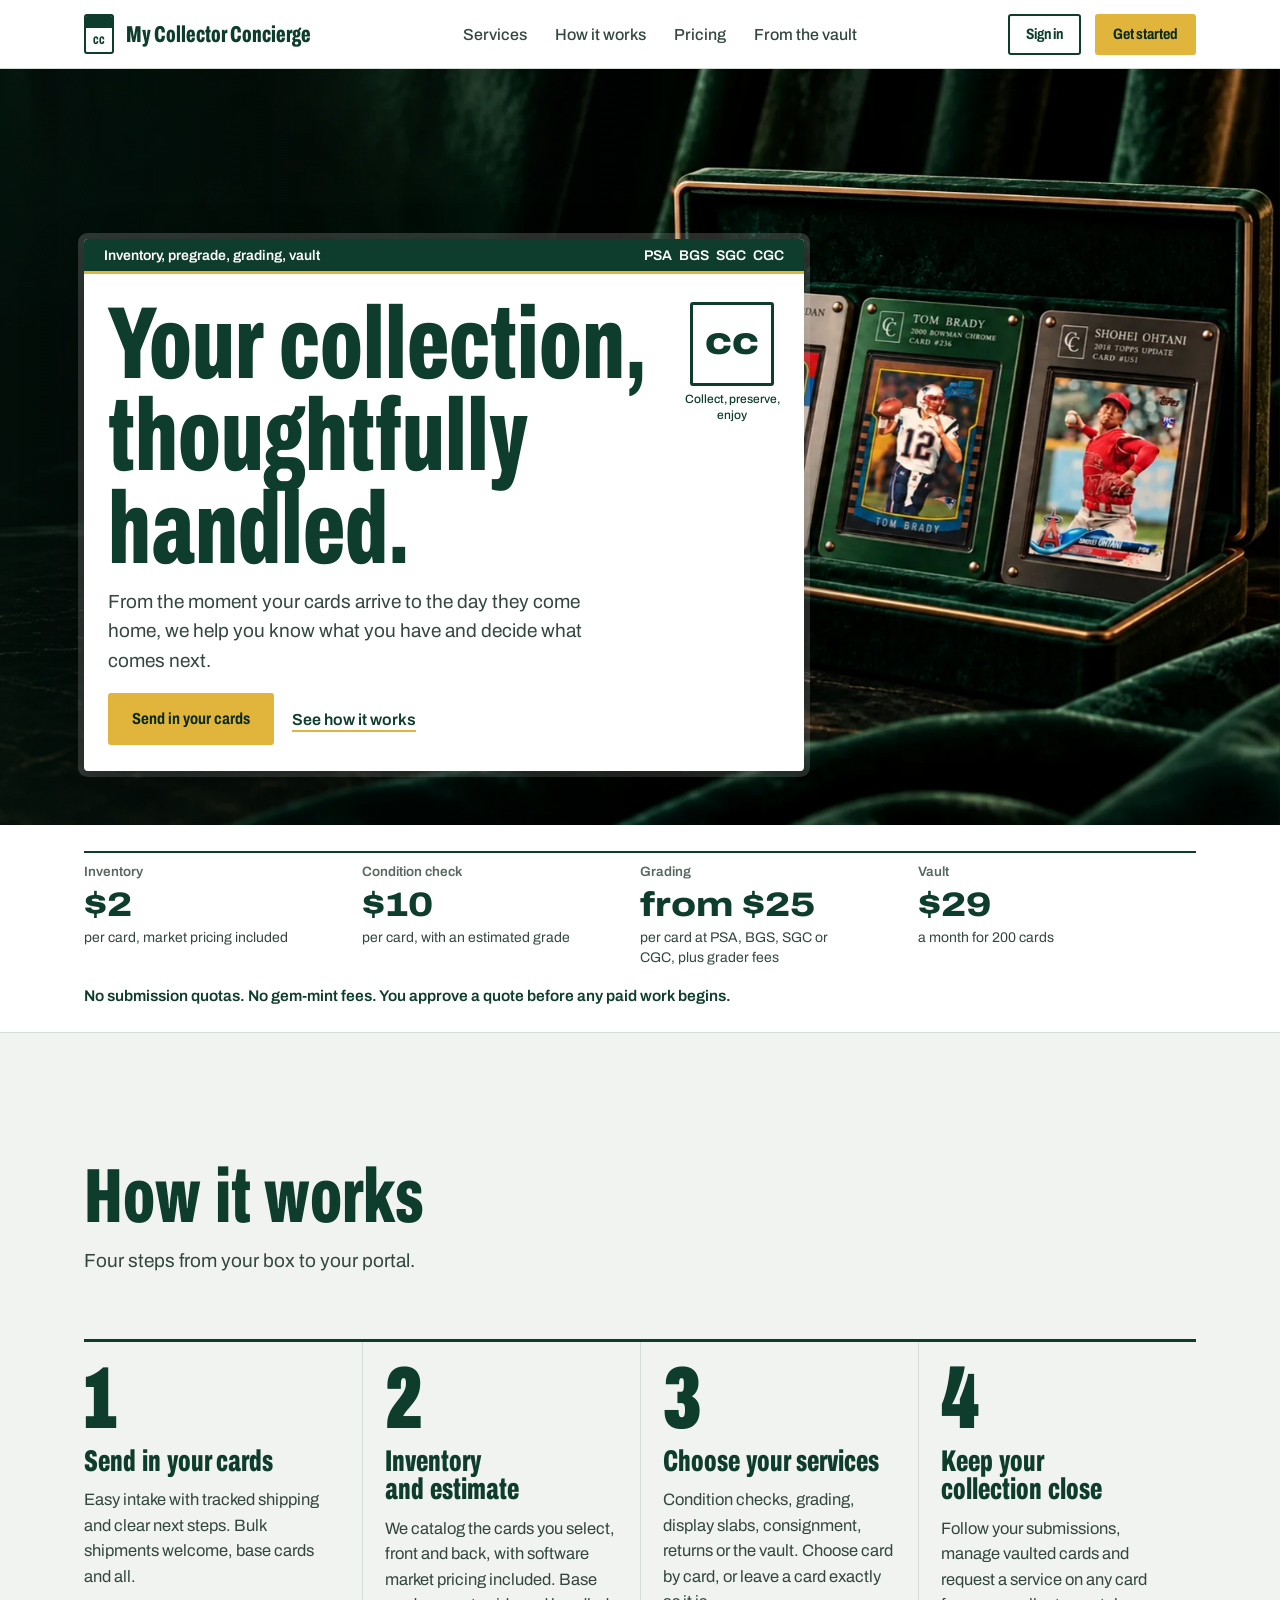
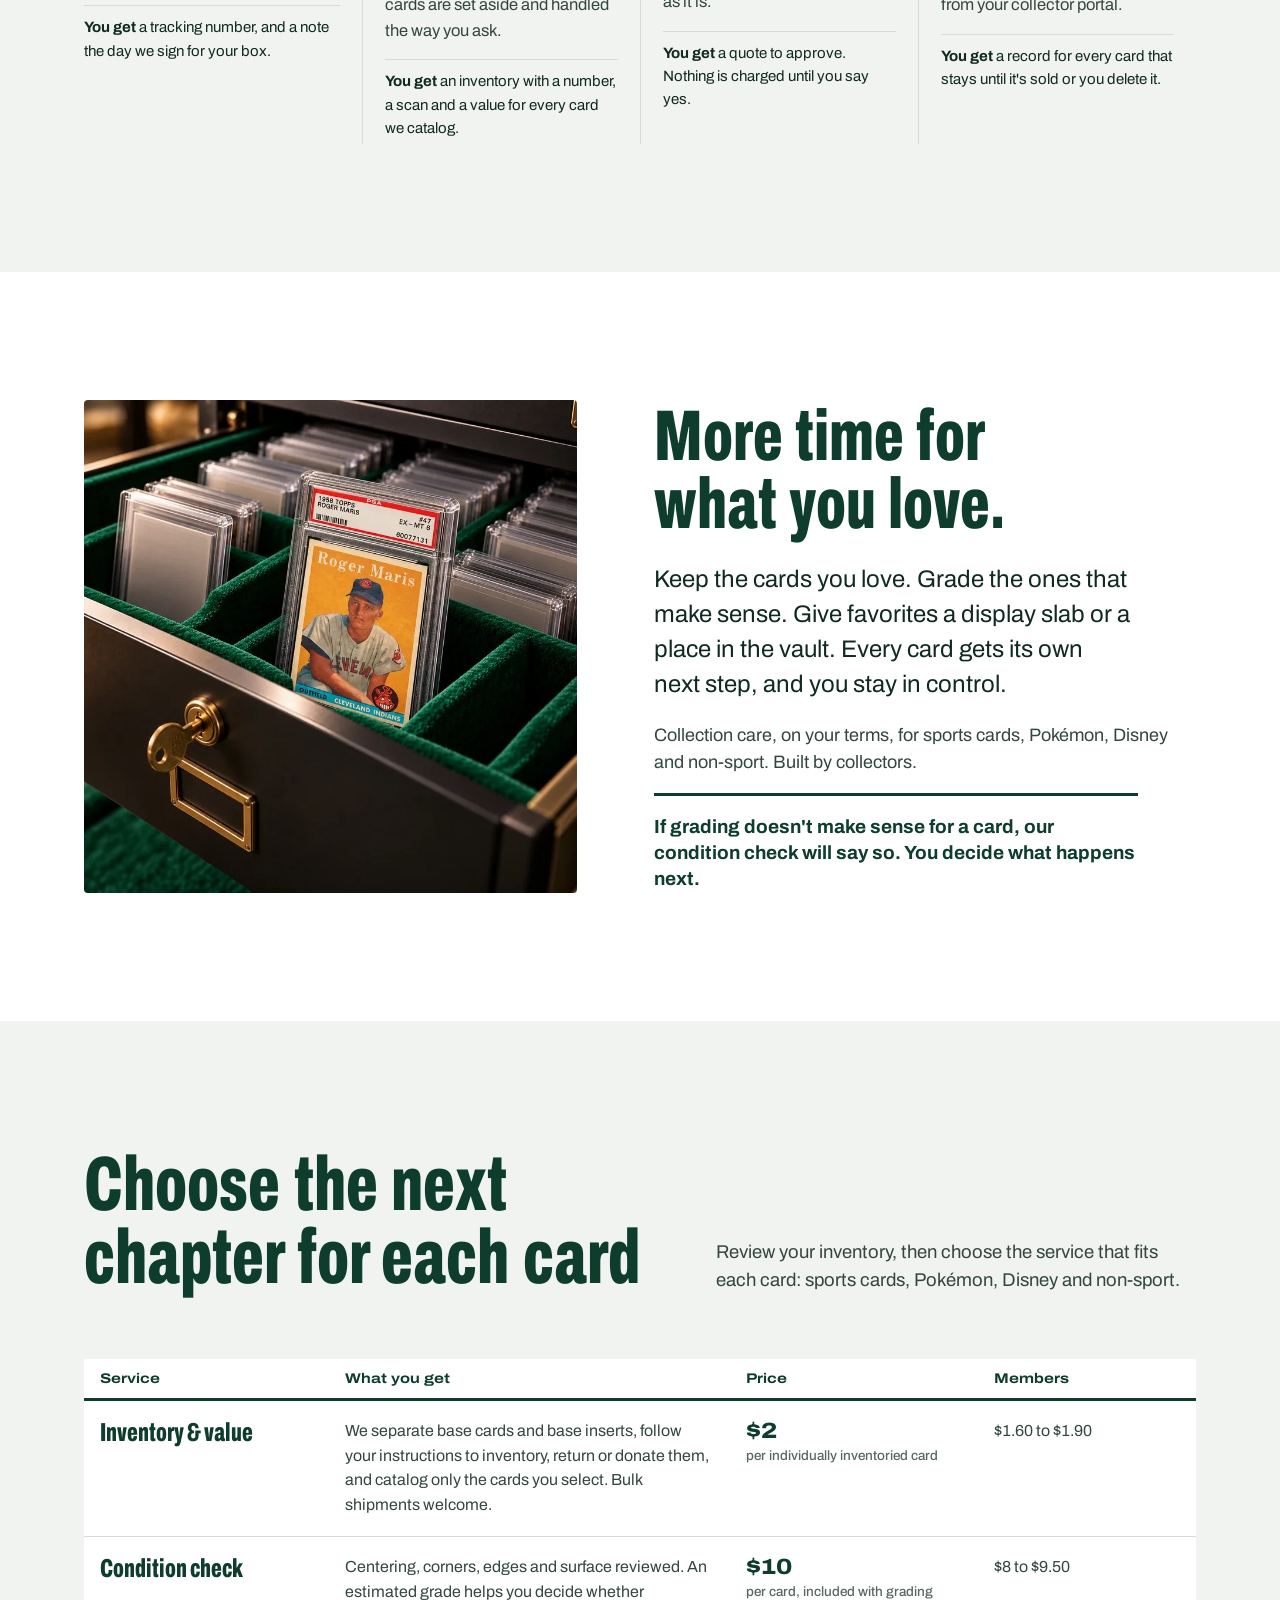
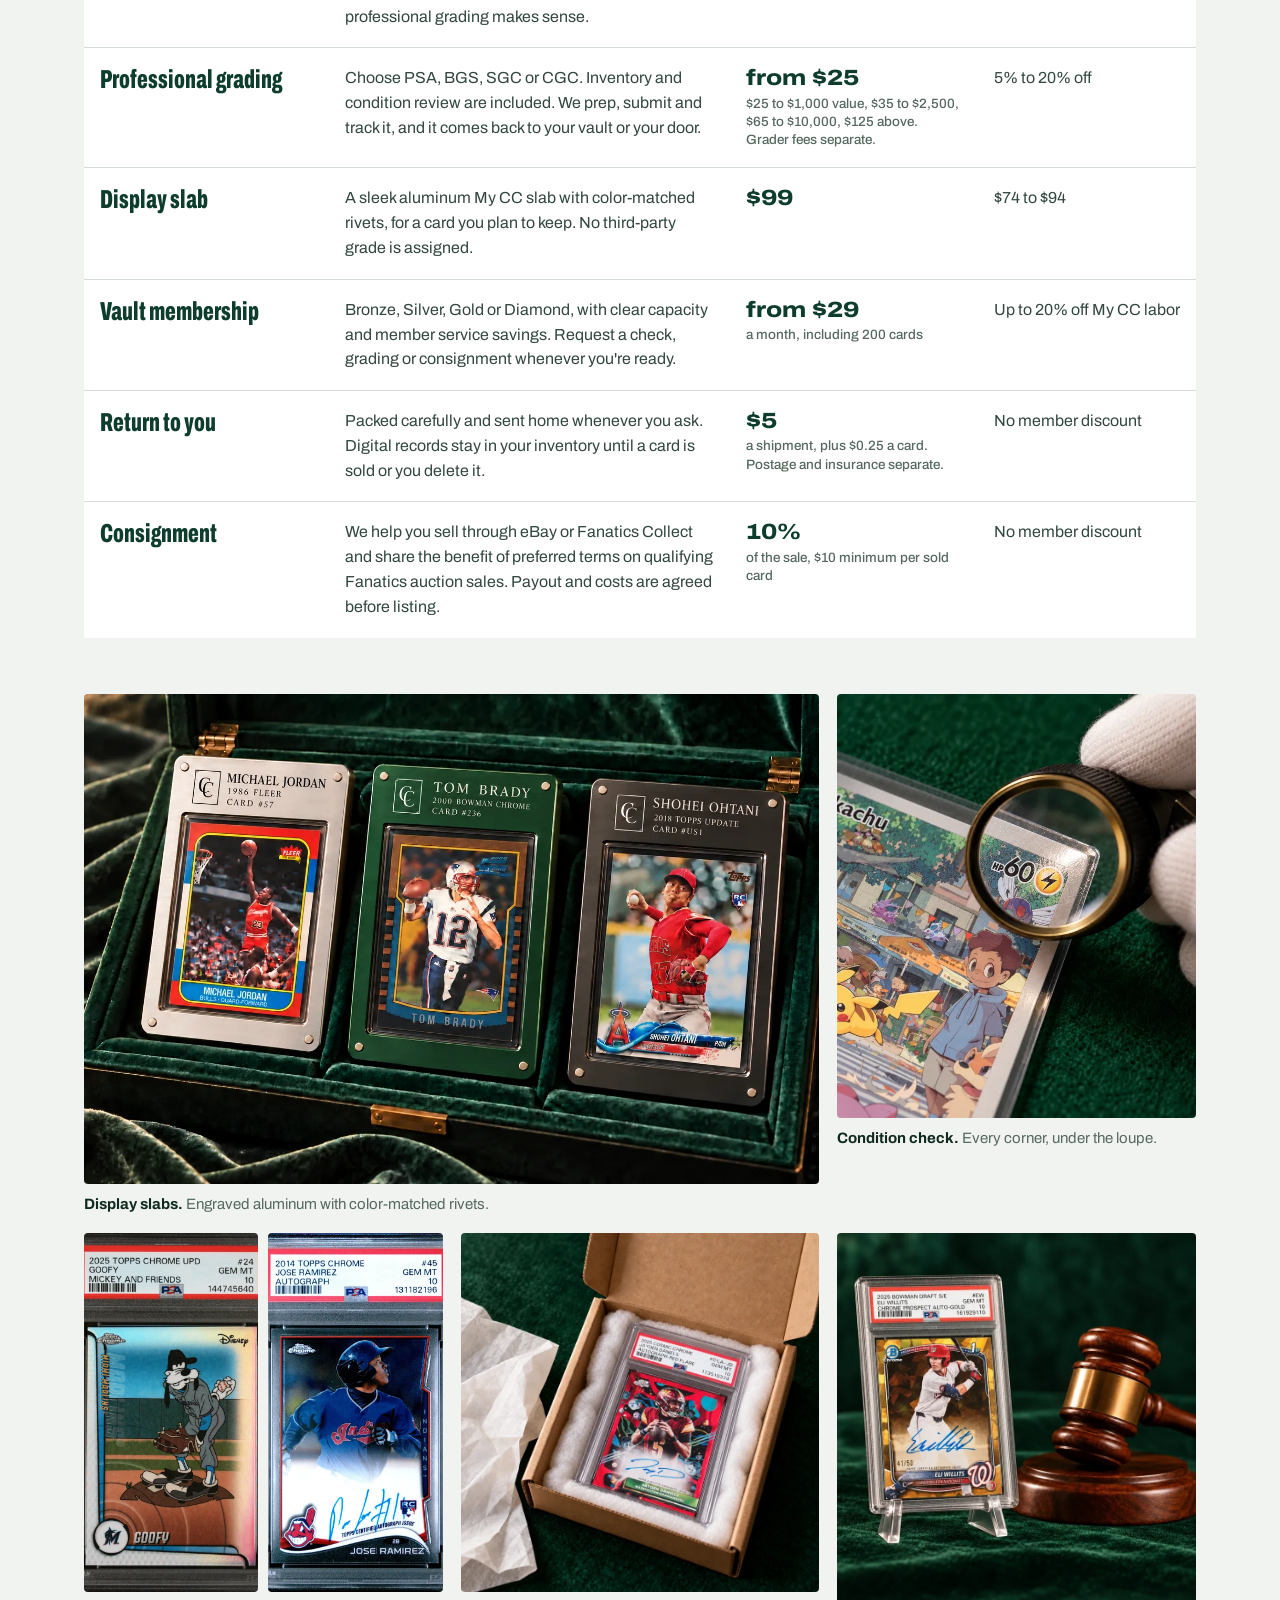
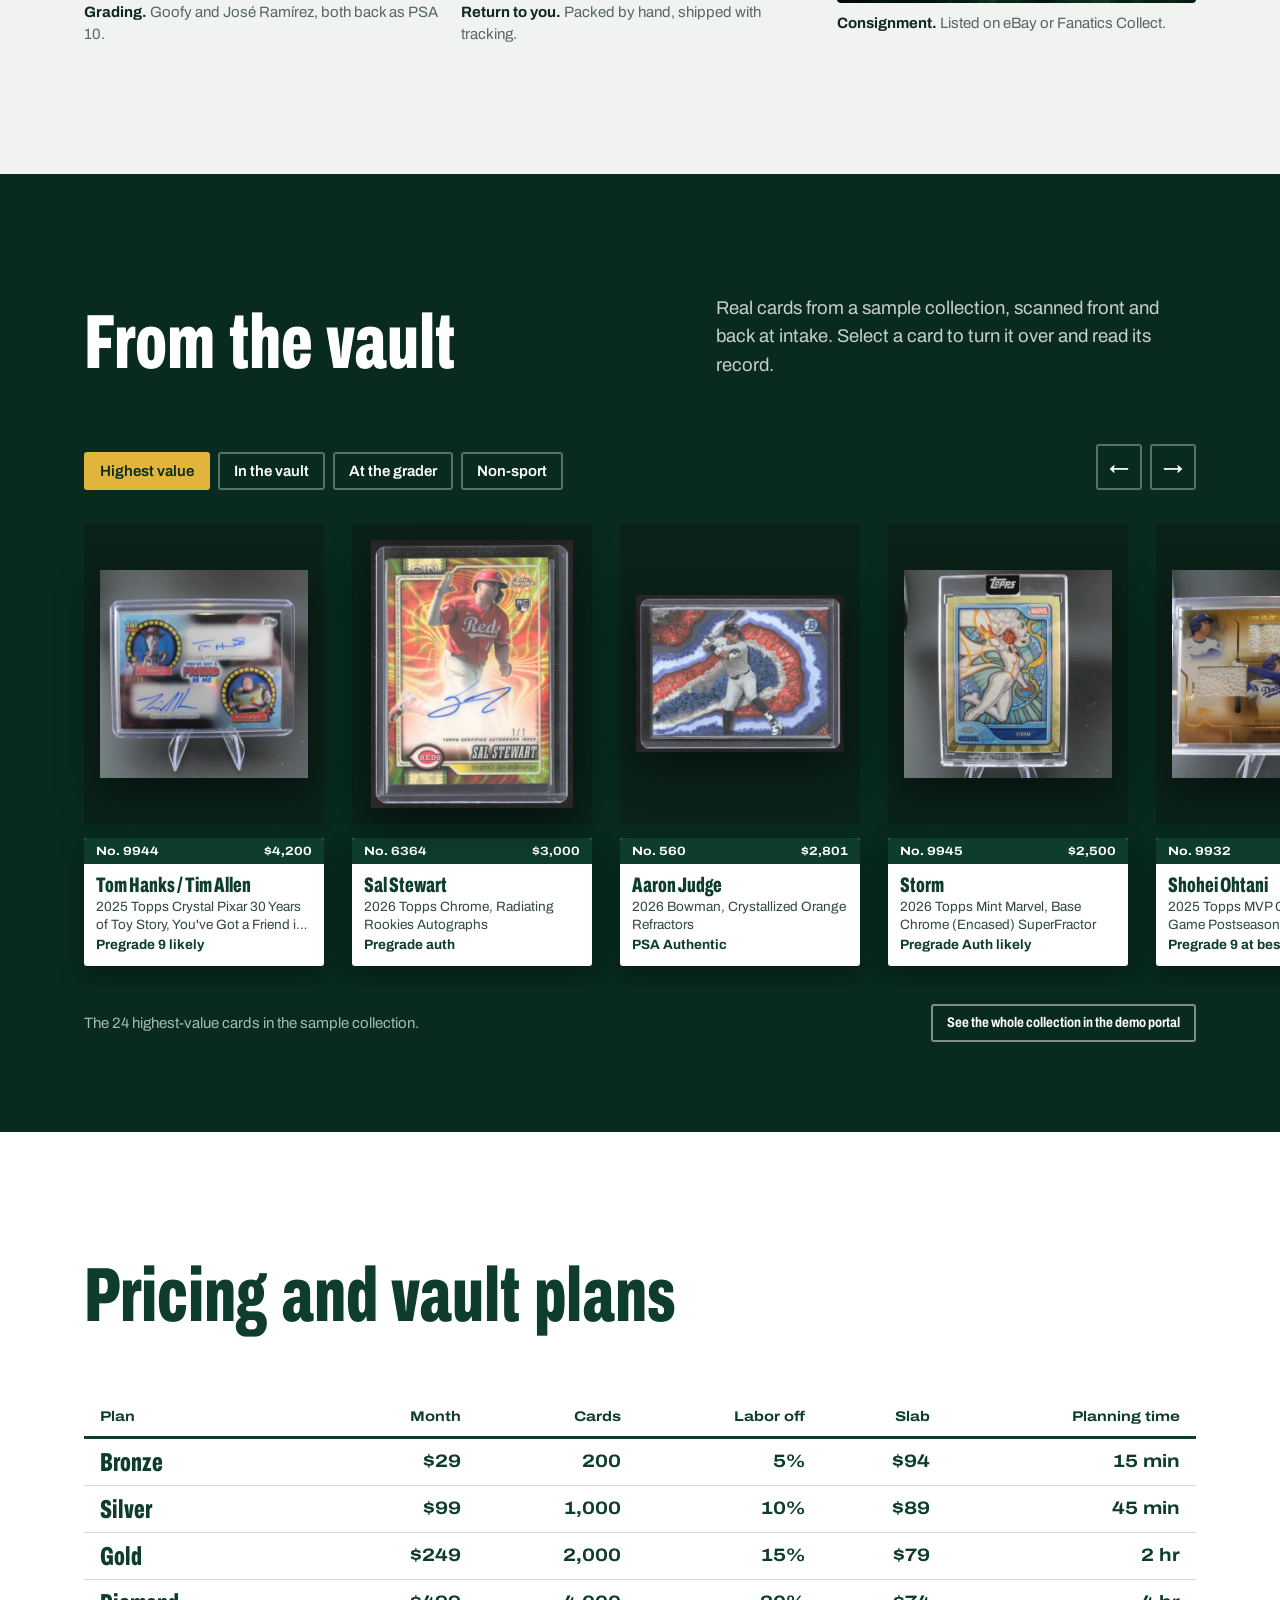
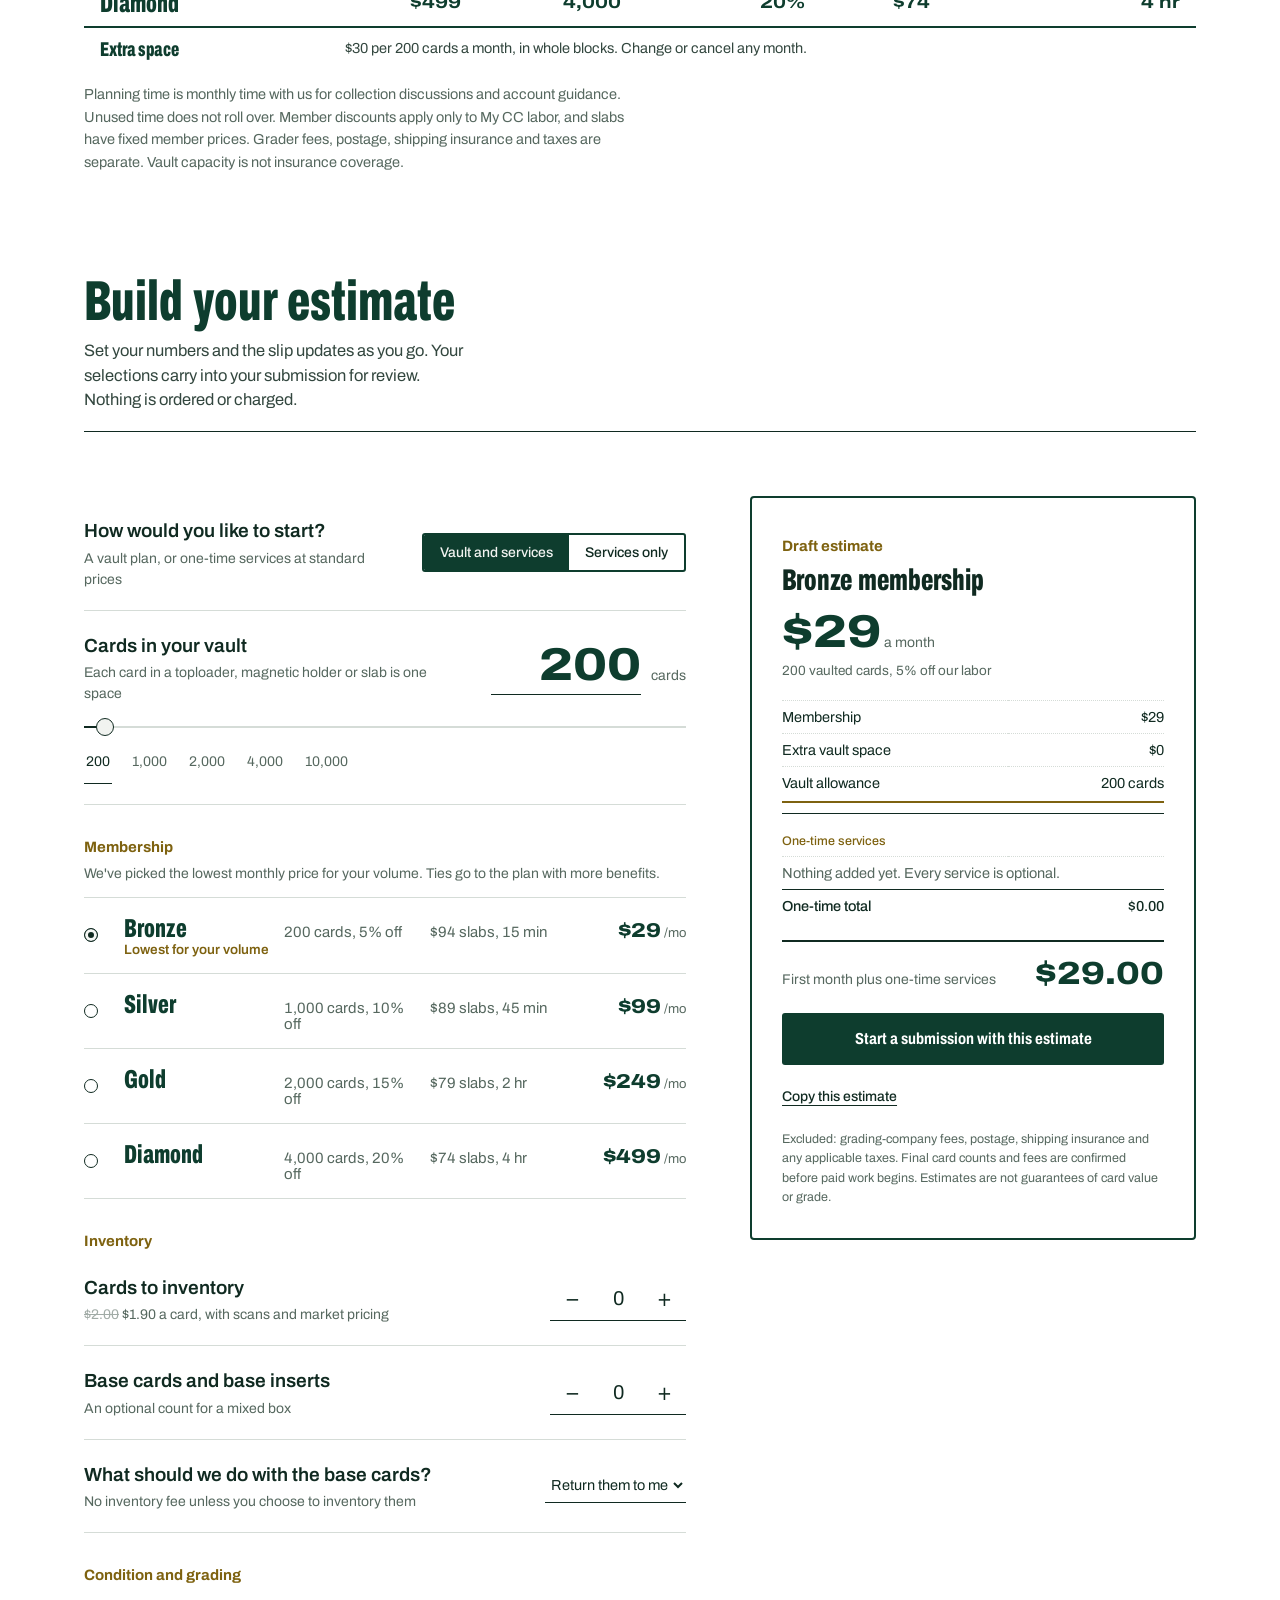
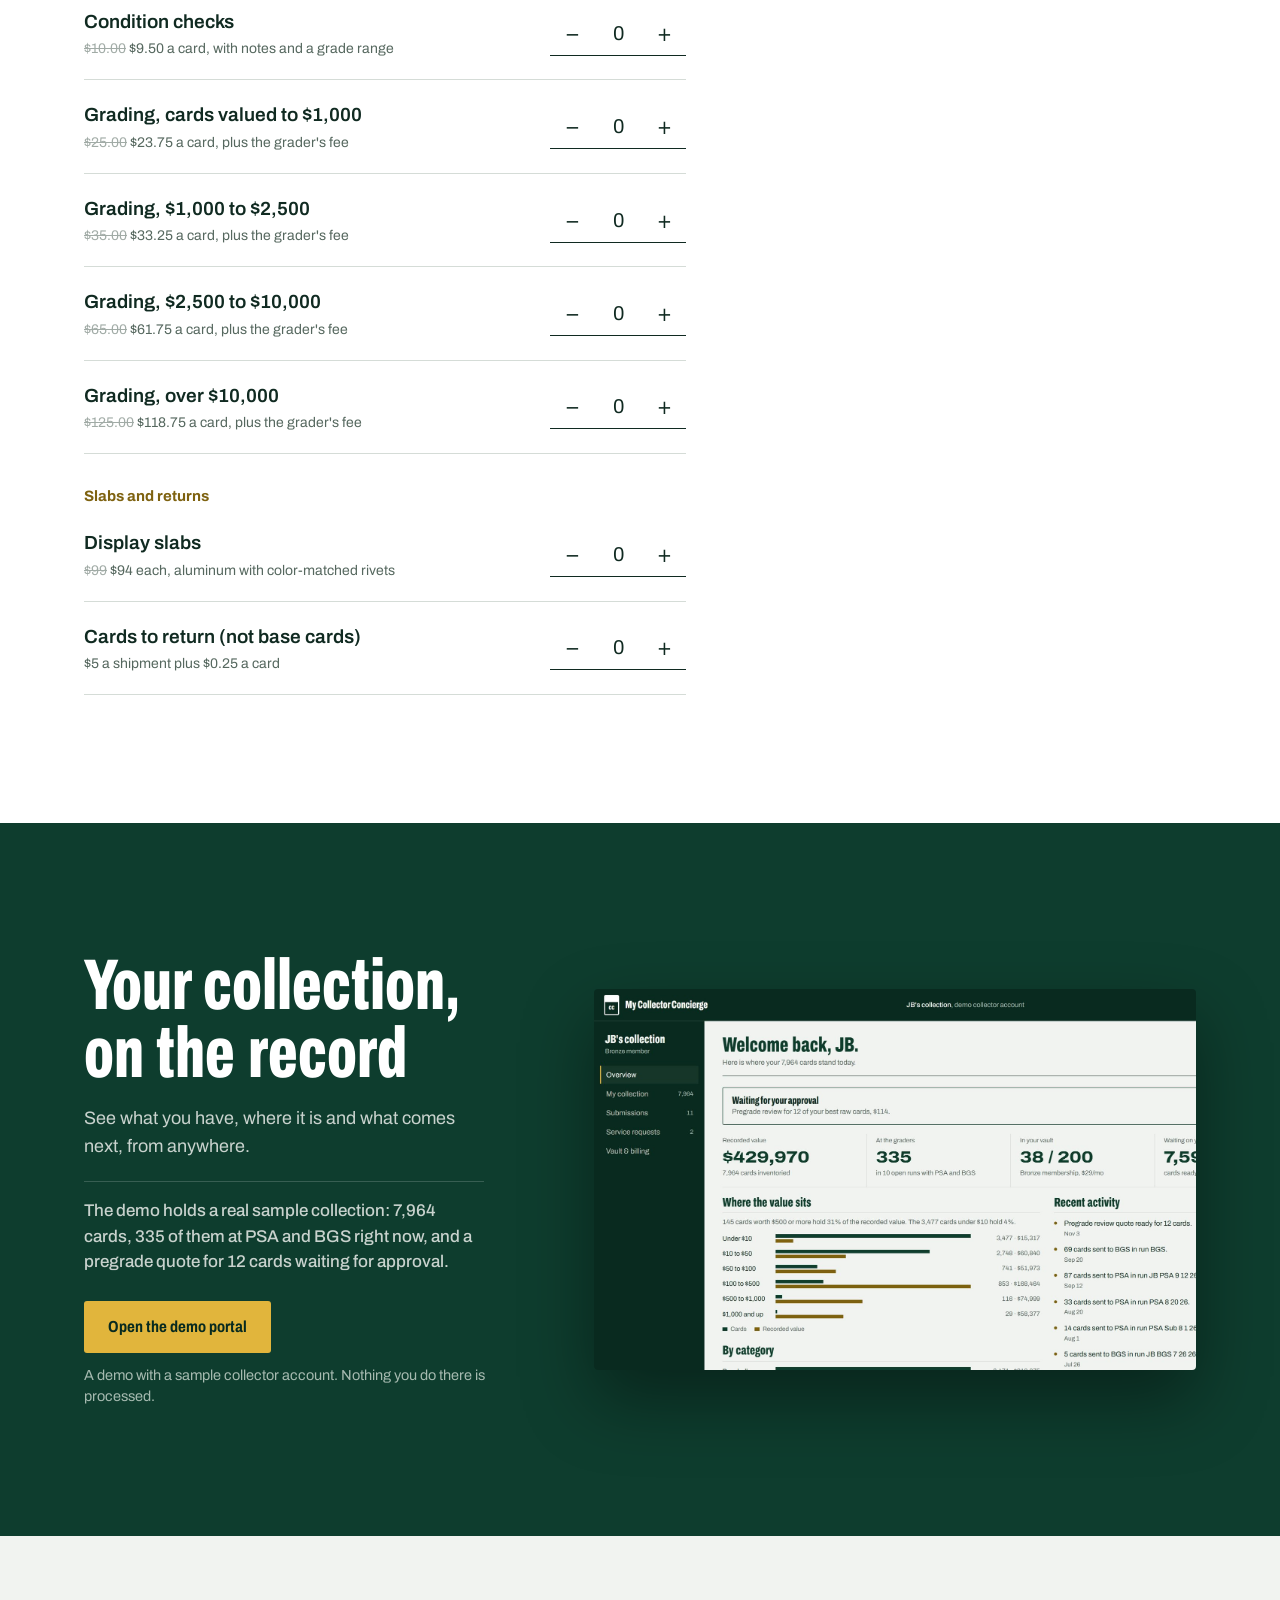
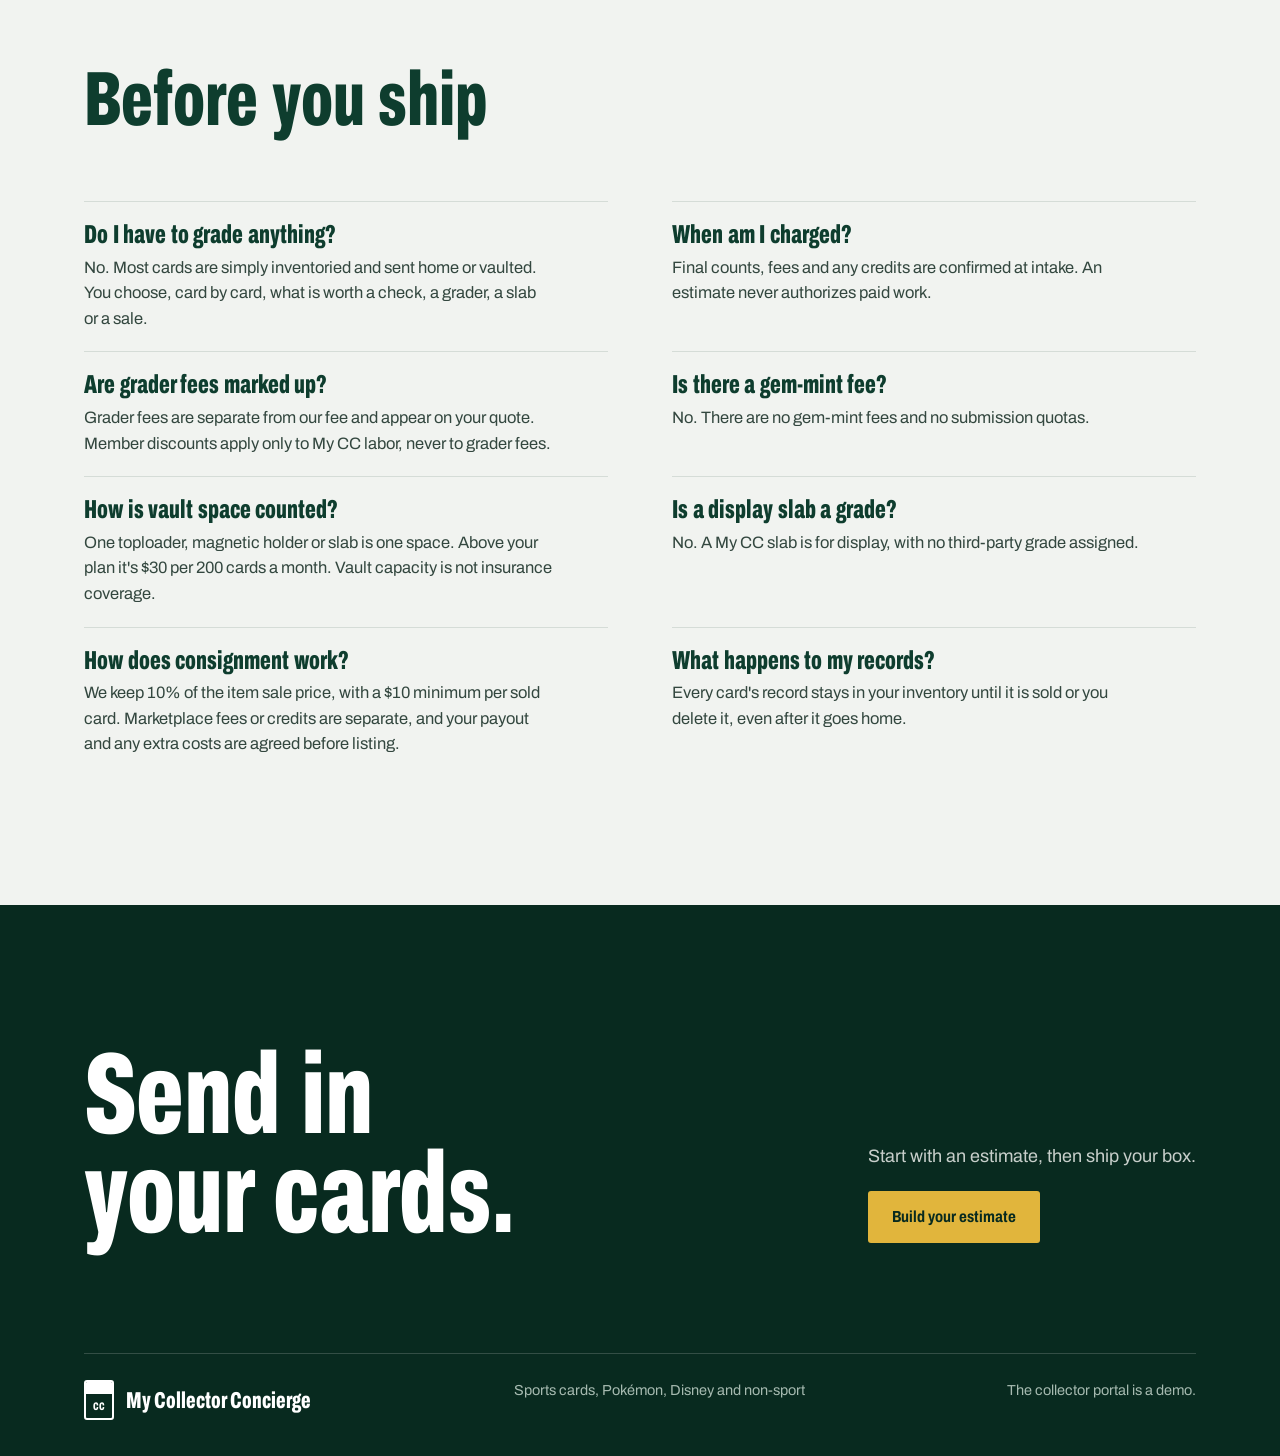
==== commit ce3070eb: "Redesign around the grading slab and the card back; add technology proposal The hero headline now si" ====
--- a/index.html
+++ b/index.html
@@ -17,223 +17,148 @@
 <meta name="twitter:image" content="https://sixteen1-6.github.io/my-collector-concierge/img/og.jpg">
 <link rel="preconnect" href="https://fonts.googleapis.com">
 <link rel="preconnect" href="https://fonts.gstatic.com" crossorigin>
-<link href="https://fonts.googleapis.com/css2?family=Newsreader:ital,opsz,wght@0,6..72,300..700;1,6..72,300..600&family=Geist:wght@400..600&display=swap" rel="stylesheet">
+<link href="https://fonts.googleapis.com/css2?family=Archivo:wdth,wght@62..125,100..900&display=swap" rel="stylesheet">
 <link rel="stylesheet" href="assets/site.css">
 </head>
 <body>
 <header class="mast" id="mast">
   <div class="wrap mast-row">
+    <a class="brand" href="#top" aria-label="My Collector Concierge, home"><span class="mark" aria-hidden="true"><span>CC</span></span><b>My Collector Concierge</b></a>
     <nav aria-label="Main">
       <a href="#services">Services</a>
-      <a href="#how">Process</a>
-      <a href="#about">About</a>
-      <a href="#pricing">Pricing &amp; vault</a>
+      <a href="#how">How it works</a>
+      <a href="#pricing">Pricing</a>
+      <a href="#vault-case">From the vault</a>
     </nav>
-    <button class="menu" id="menu" type="button" aria-expanded="false" aria-controls="drawer">Menu</button>
-    <a class="word" href="#top"><span class="monogram" aria-hidden="true">CC</span><span><b>My Collector Concierge</b><small>Collect, preserve, enjoy</small></span></a>
     <div class="mast-end">
-      <a class="textlink" href="#portal">Collector portal</a>
+      <a class="btn btn-line" href="portal.html">Sign in</a>
       <a class="btn btn-brass" href="#estimate">Get started</a>
+      <button class="menu" id="menu" type="button" aria-expanded="false" aria-controls="drawer">Menu</button>
     </div>
   </div>
   <div class="drawer" id="drawer">
-    <a href="#services">Services</a><a href="#how">Process</a><a href="#about">About</a><a href="#pricing">Pricing &amp; vault</a><a href="#vault-case">From the vault</a><a href="#portal">Collector portal</a><a href="#estimate">Get started</a>
+    <a href="#services">Services</a><a href="#how">How it works</a><a href="#pricing">Pricing</a><a href="#vault-case">From the vault</a><a href="portal.html">Sign in to the portal</a><a href="#estimate">Get started</a>
   </div>
 </header>
 
 <main id="top">
   <section class="hero" aria-labelledby="hero-h">
-    <div class="slot" style="--pos:68% 50%"><img src="img/hero.webp" alt="Michael Jordan, Tom Brady and Shohei Ohtani cards in riveted aluminum display slabs, set in an open emerald velvet presentation case" fetchpriority="high"></div>
-    <div class="wrap hero-text">
-      <p class="eyebrow hero-eyebrow">Built by collectors</p>
-      <h1 id="hero-h">Your collection, <em>thoughtfully</em> handled.</h1>
-      <div class="hero-sub">
-        <p>From the moment your cards arrive to the day they come home, we help you know what you have and decide what comes next.</p>
-        <div class="acts"><a class="btn btn-brass" href="#estimate">Send in your cards</a><a class="textlink" href="#how">See how it works</a></div>
-      </div>
-    </div>
-    <p class="plate-cap"><b>Plate I</b>Jordan, Brady and Ohtani in silver, emerald and graphite My CC display slabs.</p>
-  </section>
-
-  <section class="onfile" aria-label="What we promise">
-    <div class="wrap">
-      <p class="lead"><b>Collect · Preserve · Enjoy</b>A collection service built around the way collectors actually collect.</p>
-      <div class="fig"><strong class="num">$2</strong><span>per card inventoried, with scans and market pricing</span></div>
-      <div class="fig"><strong class="num">4</strong><span>graders: PSA, BGS, SGC and CGC</span></div>
-      <div class="fig"><strong class="num">$0</strong><span>gem-mint fees, and no submission quotas</span></div>
-      <div class="fig"><strong class="num">$29</strong><span>a month to vault 200 cards</span></div>
-    </div>
-  </section>
-
-  <section class="custody dark" id="how" aria-labelledby="how-h">
-    <div class="wrap">
-      <div class="title"><h2 id="how-h">From the box to the binder, in four steps.</h2><p>You always know where your cards are, what we're doing with them, and what you'll get back. Nothing paid happens until you approve a quote.</p></div>
-      <table class="ledger">
-        <thead><tr><th scope="col">Step</th><th scope="col">What happens</th><th scope="col">What you receive</th></tr></thead>
-        <tbody>
-          <tr><td><span class="stage"><small>Step one</small>Send in</span></td><td><h3>Send in your cards.</h3><p>Easy intake with tracked shipping and clear next steps. Ship them the way you already store them. Bulk shipments are welcome, base cards and all.</p></td><td><p class="get">A tracking number, and a note the day we sign for your box.</p></td></tr>
-          <tr><td><span class="stage"><small>Step two</small>Inventory</span></td><td><h3>Inventory &amp; estimate.</h3><p>We catalog the cards you select, front and back, with software market pricing included. Base cards and base inserts are set aside and handled the way you ask.</p></td><td><p class="get">An inventory with a number, a scan and a value for every card we catalog.</p></td></tr>
-          <tr><td><span class="stage"><small>Step three</small>Choose</span></td><td><h3>Choose your services.</h3><p>Condition checks, grading, display slabs, consignment, returns or the vault. Choose card by card, or leave a card exactly as it is.</p></td><td><p class="get">A quote to approve. Nothing is charged until you say yes.</p></td></tr>
-          <tr><td><span class="stage"><small>Step four</small>Keep close</span></td><td><h3>Keep your collection close.</h3><p>Follow every grading run, manage vaulted cards and request a service on any card from your collector portal.</p></td><td><p class="get">A portal login, and a record for every card that stays until it's sold or you delete it.</p></td></tr>
-        </tbody>
+    <div class="hero-photo"><img src="img/hero.webp" alt="Michael Jordan, Tom Brady and Shohei Ohtani cards in riveted aluminum display slabs, set in an open emerald velvet presentation case" fetchpriority="high"></div>
+    <div class="wrap">
+      <div class="slab">
+        <div class="slab-band"><span>Inventory, pregrade, grading, vault</span><span>PSA&ensp;BGS&ensp;SGC&ensp;CGC</span></div>
+        <div class="slab-body">
+          <h1 id="hero-h">Your collection, thoughtfully handled.</h1>
+          <div class="slab-grade" aria-hidden="true"><b>CC</b><span>Collect, preserve, enjoy</span></div>
+          <p class="slab-sub">From the moment your cards arrive to the day they come home, we help you know what you have and decide what comes next.</p>
+          <div class="slab-acts"><a class="btn btn-brass" href="#estimate">Send in your cards</a><a class="textlink" href="#how">See how it works</a></div>
+        </div>
+      </div>
+    </div>
+  </section>
+
+  <section class="statline" aria-label="What each service costs to start">
+    <div class="wrap">
+      <table class="statrow">
+        <thead><tr><th scope="col">Inventory</th><th scope="col">Condition check</th><th scope="col">Grading</th><th scope="col">Vault</th></tr></thead>
+        <tbody class="num"><tr>
+          <td><strong>$2</strong><span>per card, market pricing included</span></td>
+          <td><strong>$10</strong><span>per card, with an estimated grade</span></td>
+          <td><strong>from $25</strong><span>per card at PSA, BGS, SGC or CGC, plus grader fees</span></td>
+          <td><strong>$29</strong><span>a month for 200 cards</span></td>
+        </tr></tbody>
       </table>
-    </div>
-  </section>
-
-  <section class="letter" id="about" aria-labelledby="about-h">
-    <div class="wrap letter-grid">
-      <aside><span class="eyebrow">Collection care, on your terms</span><h2 id="about-h" class="about-h">More time for what you love.</h2></aside>
-      <div class="body">
-        <p>Keep the cards you love. Grade the ones that make sense. Give favorites a display slab or a place in the vault. Every card gets its own next step, and you stay in control.</p>
-        <p>Most collections don't start as collections. They start as a binder from when you were nine, a box from an estate sale, or the cards you always meant to grade and never did. We built My Collector Concierge for that box.</p>
-        <p>We won't push grading. If a card won't earn back the fee, we'll tell you so, and it goes home with you, finally sorted.</p>
-        <div class="sign"><span class="monogram">CC</span><span>Built by collectors, for collectors</span></div>
-      </div>
-    </div>
-  </section>
-
-  <section class="catalogue" id="services" aria-labelledby="cat-h">
-    <div class="wrap">
-      <div class="title"><h2 id="cat-h">Choose the next chapter for each card.</h2><p>Review your inventory, then choose the service that fits each card. You approve quotes before paid work begins.</p></div>
-
-      <article class="lot">
-        <figure class="media"><div class="scans" id="scans"></div><figcaption><b>Plate II</b>Four cards from a sample inventory, as they were scanned and logged. Select one to see both sides.</figcaption></figure>
-        <div class="copy">
-          <div class="lotno"><i>01</i>Lot one</div>
-          <h3>Inventory &amp; Value</h3>
-          <p class="desc">Bulk shipments welcome. We separate base cards and base inserts, follow your instructions to inventory, return or donate them, and catalog only the cards you select.</p>
-          <dl class="terms"><dt>Fee</dt><dd><strong class="num">$2</strong> per individually inventoried card</dd><dt>Includes</dt><dd>Front and back scans, card details, an inventory number and software market pricing</dd><dt>Good to know</dt><dd>Base cards you don't inventory cost nothing to sort</dd></dl>
-        </div>
-      </article>
-
-      <article class="lot flip">
-        <figure class="media"><div class="slot" style="--ar:1/1"><img src="img/pikachu.webp" alt="A gloved hand holding a loupe over a Pikachu card" loading="lazy"></div><figcaption><b>Plate III</b>Centering, corners, edges and surface, under the loupe.</figcaption></figure>
-        <div class="copy">
-          <div class="lotno"><i>02</i>Lot two</div>
-          <h3>Condition check</h3>
-          <p class="desc">We review centering, corners, edges and surface. An estimated grade helps you decide whether professional grading makes sense, before you spend anything on it.</p>
-          <dl class="terms"><dt>Fee</dt><dd><strong class="num">$10</strong> per card</dd><dt>You get</dt><dd>Notes on all four areas and an estimated grade, such as "9 or 10" or "9 at best"</dd><dt>Good to know</dt><dd>Already included when you send a card for grading</dd></dl>
-        </div>
-      </article>
-
-      <article class="lot">
-        <figure class="media"><div class="slabs"><div class="slot"><img src="img/goofy.webp" alt="Goofy 2025 Topps Chrome Disney card in a PSA 10 holder" loading="lazy"></div><div class="slot"><img src="img/ramirez.webp" alt="José Ramírez 2014 Topps Chrome autograph in a PSA 10 holder" loading="lazy"></div></div><figcaption><b>Plate IV</b>Goofy, 2025 Topps Chrome, and José Ramírez, 2014 Topps Chrome autograph. Both came back PSA 10.</figcaption></figure>
-        <div class="copy">
-          <div class="lotno"><i>03</i>Lot three</div>
-          <h3>Professional grading</h3>
-          <p class="desc">Choose PSA, BGS, SGC or CGC. Inventory and condition review are included. We handle non-altering prep, submission and tracking, and the card comes back to your vault or your door.</p>
-          <table class="bands num">
-            <thead><tr><th scope="col">Value agreed at intake</th><th scope="col">My CC concierge fee</th></tr></thead>
-            <tbody><tr><td>Up to $1,000</td><td>$25</td></tr><tr><td>$1,000 to $2,500</td><td>$35</td></tr><tr><td>$2,500 to $10,000</td><td>$65</td></tr><tr><td>Over $10,000</td><td>$125</td></tr></tbody>
-          </table>
-          <dl class="terms"><dt>Grader fees</dt><dd>Separate, billed at cost</dd><dt>Members</dt><dd>Membership labor savings apply</dd><dt>Good to know</dt><dd>No gem-mint fee. The band is set by the value agreed at intake, not the grade.</dd></dl>
-        </div>
-      </article>
-
-      <article class="lot flip">
-        <figure class="media"><div class="slot" style="--ar:3/2"><img src="img/trio.webp" alt="Silver, emerald and graphite riveted aluminum display slabs holding Michael Jordan, Tom Brady and Shohei Ohtani cards" loading="lazy"></div><figcaption><b>Plate V</b>Engraved aluminum with color-matched rivets.</figcaption></figure>
-        <div class="copy">
-          <div class="lotno"><i>04</i>Lot four</div>
-          <h3>Collector display slab</h3>
-          <p class="desc">A sleek aluminum My CC slab with color-matched rivets, for a card you plan to keep and want to look at. Made for a shelf or a desk.</p>
-          <dl class="terms"><dt>Fee</dt><dd><strong class="num">$99</strong> standard, $74 to $94 for members</dd><dt>Good to know</dt><dd>Display only. No third-party grade is assigned.</dd></dl>
-        </div>
-      </article>
-
-      <article class="lot">
-        <figure class="media"><div class="slot" style="--ar:1/1"><img src="img/maris.webp" alt="A 1958 Topps Roger Maris card in a graded holder, standing in an emerald-lined locking vault drawer" loading="lazy"></div><figcaption><b>Plate VI</b>One card, one space. Toploader, magnetic holder or slab.</figcaption></figure>
-        <div class="copy">
-          <div class="lotno"><i>05</i>Lot five</div>
-          <h3>Vault memberships</h3>
-          <p class="desc">Choose Bronze, Silver, Gold or Diamond, with clear capacity and member service savings. Every vaulted card stays visible in your portal. Request a condition check, grading or consignment whenever you're ready.</p>
-          <dl class="terms"><dt>Fee</dt><dd>From <strong class="num">$29</strong> a month, including 200 cards</dd><dt>Plans</dt><dd>Up to 4,000 cards, with 5% to 20% off My CC labor</dd><dt>Good to know</dt><dd>Extra space is $30 per 200 cards a month. Vault capacity is not insurance coverage.</dd></dl>
-        </div>
-      </article>
-
-      <article class="pair">
-        <div class="lot">
-          <figure class="media"><div class="slot" style="--ar:4/3;--pos:50% 45%"><img src="img/daniels-return.webp" alt="A graded Jayden Daniels autograph packed in a shipping box with tissue" loading="lazy"></div></figure>
-          <div class="lotno"><i>06</i>Lot six</div>
-          <h3>Return to you</h3>
-          <p class="desc">Packed carefully and sent home whenever you ask, in one shipment or several. Digital records stay in your inventory until a card is sold or you delete it.</p>
-          <dl class="terms"><dt>Fee</dt><dd><strong class="num">$5</strong> a shipment, plus $0.25 a returned card</dd><dt>Separate</dt><dd>Postage and shipping insurance</dd></dl>
-        </div>
-        <div class="lot">
-          <figure class="media"><div class="slot" style="--ar:4/3;--pos:50% 45%"><img src="img/willits.webp" alt="A graded Eli Willits autograph on a stand beside an auction gavel" loading="lazy"></div></figure>
-          <div class="lotno"><i>07</i>Lot seven</div>
-          <h3>Consignment</h3>
-          <p class="desc">We help you sell through eBay or Fanatics Collect, and share the benefit of preferred terms on qualifying Fanatics auction sales. Your payout and any additional costs are agreed on before listing.</p>
-          <dl class="terms"><dt>Fee</dt><dd><strong class="num">10%</strong> of the item sale price, $10 minimum per sold card</dd><dt>Separate</dt><dd>Actual marketplace fees or credits</dd></dl>
-        </div>
-      </article>
-
-      <div class="handles"><span>Cards we handle</span><p>Sports cards · Pokémon · Disney · Non-sport</p></div>
+      <p class="note">No submission quotas. No gem-mint fees. You approve a quote before any paid work begins.</p>
+    </div>
+  </section>
+
+  <section class="sec" id="how" aria-labelledby="how-h">
+    <div class="wrap">
+      <div class="sec-head stack"><h2 id="how-h">How it works</h2><p>Four steps from your box to your portal.</p></div>
+      <ol class="steps">
+        <li><span class="n" aria-hidden="true">1</span><h3>Send in your cards</h3><p>Easy intake with tracked shipping and clear next steps. Bulk shipments welcome, base cards and all.</p><p class="get"><b>You get</b> a tracking number, and a note the day we sign for your box.</p></li>
+        <li><span class="n" aria-hidden="true">2</span><h3>Inventory and estimate</h3><p>We catalog the cards you select, front and back, with software market pricing included. Base cards are set aside and handled the way you ask.</p><p class="get"><b>You get</b> an inventory with a number, a scan and a value for every card we catalog.</p></li>
+        <li><span class="n" aria-hidden="true">3</span><h3>Choose your services</h3><p>Condition checks, grading, display slabs, consignment, returns or the vault. Choose card by card, or leave a card exactly as it is.</p><p class="get"><b>You get</b> a quote to approve. Nothing is charged until you say yes.</p></li>
+        <li><span class="n" aria-hidden="true">4</span><h3>Keep your collection close</h3><p>Follow your submissions, manage vaulted cards and request a service on any card from your collector portal.</p><p class="get"><b>You get</b> a record for every card that stays until it's sold or you delete it.</p></li>
+      </ol>
+    </div>
+  </section>
+
+  <section class="sec about" id="about" aria-labelledby="about-h">
+    <div class="wrap about-grid">
+      <figure class="about-photo"><img src="img/maris.webp" alt="A 1958 Topps Roger Maris card in a graded holder, standing in an emerald-lined locking vault drawer" loading="lazy"></figure>
+      <div class="about-copy">
+        <h2 id="about-h">More time for what you love.</h2>
+        <p class="lead">Keep the cards you love. Grade the ones that make sense. Give favorites a display slab or a place in the vault. Every card gets its own next step, and you stay in control.</p>
+        <p class="body">Collection care, on your terms, for sports cards, Pokémon, Disney and non-sport. Built by collectors.</p>
+        <p class="promise-line">If grading doesn't make sense for a card, our condition check will say so. You decide what happens next.</p>
+      </div>
+    </div>
+  </section>
+
+  <section class="sec" id="services" aria-labelledby="cat-h">
+    <div class="wrap">
+      <div class="sec-head"><h2 id="cat-h">Choose the next chapter for each card</h2><p>Review your inventory, then choose the service that fits each card: sports cards, Pokémon, Disney and non-sport.</p></div>
+      <div class="tw-x">
+        <table class="cardback">
+          <thead><tr><th scope="col">Service</th><th scope="col">What you get</th><th scope="col">Price</th><th scope="col">Members</th></tr></thead>
+          <tbody>
+            <tr><th scope="row">Inventory &amp; value</th><td>We separate base cards and base inserts, follow your instructions to inventory, return or donate them, and catalog only the cards you select. Bulk shipments welcome.</td><td class="fee num">$2<small>per individually inventoried card</small></td><td class="mem num">$1.60 to $1.90</td></tr>
+            <tr><th scope="row">Condition check</th><td>Centering, corners, edges and surface reviewed. An estimated grade helps you decide whether professional grading makes sense.</td><td class="fee num">$10<small>per card, included with grading</small></td><td class="mem num">$8 to $9.50</td></tr>
+            <tr><th scope="row">Professional grading</th><td>Choose PSA, BGS, SGC or CGC. Inventory and condition review are included. We prep, submit and track it, and it comes back to your vault or your door.</td><td class="fee num">from $25<small>$25 to $1,000 value, $35 to $2,500, $65 to $10,000, $125 above. Grader fees separate.</small></td><td class="mem num">5% to 20% off</td></tr>
+            <tr><th scope="row">Display slab</th><td>A sleek aluminum My CC slab with color-matched rivets, for a card you plan to keep. No third-party grade is assigned.</td><td class="fee num">$99</td><td class="mem num">$74 to $94</td></tr>
+            <tr><th scope="row">Vault membership</th><td>Bronze, Silver, Gold or Diamond, with clear capacity and member service savings. Request a check, grading or consignment whenever you're ready.</td><td class="fee num">from $29<small>a month, including 200 cards</small></td><td class="mem">Up to 20% off My CC labor</td></tr>
+            <tr><th scope="row">Return to you</th><td>Packed carefully and sent home whenever you ask. Digital records stay in your inventory until a card is sold or you delete it.</td><td class="fee num">$5<small>a shipment, plus $0.25 a card. Postage and insurance separate.</small></td><td class="mem">No member discount</td></tr>
+            <tr><th scope="row">Consignment</th><td>We help you sell through eBay or Fanatics Collect and share the benefit of preferred terms on qualifying Fanatics auction sales. Payout and costs are agreed before listing.</td><td class="fee num">10%<small>of the sale, $10 minimum per sold card</small></td><td class="mem">No member discount</td></tr>
+          </tbody>
+        </table>
+      </div>
+      <div class="photos">
+        <figure class="wide"><img src="img/trio.webp" alt="Silver, emerald and graphite riveted aluminum display slabs holding Michael Jordan, Tom Brady and Shohei Ohtani cards" loading="lazy"><figcaption><b>Display slabs.</b> Engraved aluminum with color-matched rivets.</figcaption></figure>
+        <figure><img src="img/pikachu.webp" alt="A gloved hand holding a loupe over a Pikachu card" loading="lazy"><figcaption><b>Condition check.</b> Every corner, under the loupe.</figcaption></figure>
+        <figure class="pairfig"><div class="pairimg"><img src="img/goofy.webp" alt="Goofy 2025 Topps Chrome Disney card in a PSA 10 holder" loading="lazy"><img src="img/ramirez.webp" alt="José Ramírez 2014 Topps Chrome autograph in a PSA 10 holder" loading="lazy"></div><figcaption><b>Grading.</b> Goofy and José Ramírez, both back as PSA 10.</figcaption></figure>
+        <figure><img src="img/daniels-return.webp" alt="A graded Jayden Daniels autograph packed in a shipping box with tissue" loading="lazy"><figcaption><b>Return to you.</b> Packed by hand, shipped with tracking.</figcaption></figure>
+        <figure><img src="img/willits.webp" alt="A graded Eli Willits autograph on a stand beside an auction gavel" loading="lazy"><figcaption><b>Consignment.</b> Listed on eBay or Fanatics Collect.</figcaption></figure>
+      </div>
     </div>
   </section>
 
   <section class="case dark" id="vault-case" aria-labelledby="case-h">
     <div class="wrap">
-      <div class="title"><h2 id="case-h">From the vault.</h2><p>Real cards from a sample collection, scanned front and back at intake. Select any card to turn it over and read its record: pregrade, grading run and recorded value.</p></div>
+      <div class="sec-head"><h2 id="case-h">From the vault</h2><p>Real cards from a sample collection, scanned front and back at intake. Select a card to turn it over and read its record.</p></div>
       <div class="case-top">
         <div class="chips" role="group" aria-label="Show cards">
           <button class="chip" type="button" data-f="top" aria-pressed="true">Highest value</button>
           <button class="chip" type="button" data-f="vault" aria-pressed="false">In the vault</button>
           <button class="chip" type="button" data-f="grader" aria-pressed="false">At the grader</button>
-          <button class="chip" type="button" data-f="ns" aria-pressed="false">Disney, Marvel &amp; more</button>
+          <button class="chip" type="button" data-f="ns" aria-pressed="false">Non-sport</button>
         </div>
         <div class="arrows"><button class="arrow" type="button" id="tr-prev" aria-label="Scroll the case left">&larr;</button><button class="arrow" type="button" id="tr-next" aria-label="Scroll the case right">&rarr;</button></div>
       </div>
     </div>
-    <div class="wide-tray"><div class="tray" id="tray" tabindex="0" aria-label="Cards in the case"></div></div>
-    <div class="wrap"><div class="case-foot"><span id="tray-note"></span><a class="btn btn-ghost btn-sm" href="portal.html" id="tray-all">See the full collection in the demo portal</a></div></div>
-  </section>
-
-<section class="promise" aria-label="Our promises">
-    <div class="wrap">
-      <p>No submission quotas. No gem-mint fees. <span>Honest recommendations,</span> even when the honest answer is to leave a card in the binder.</p>
-      <small>Three things we won't change.</small>
-    </div>
-  </section>
-
-  <section class="fees" id="pricing" aria-labelledby="fees-h">
-    <div class="wrap">
-      <div class="title"><h2 id="fees-h">Pricing &amp; vault.</h2><p>Published in full. Membership discounts apply only to eligible My CC labor, and slabs use fixed member prices. Grading-company fees, postage, shipping insurance and taxes are separate.</p></div>
-      <div class="tables">
-        <div class="scroll-x">
-          <table class="sched num">
-            <caption>Vault memberships<small>Monthly, cancel or change any month</small></caption>
-            <thead><tr><td></td><th scope="col">Bronze</th><th scope="col">Silver</th><th scope="col">Gold</th><th scope="col">Diamond</th></tr></thead>
-            <tbody>
-              <tr><th scope="row">Monthly fee</th><td>$29</td><td>$99</td><td>$249</td><td>$499</td></tr>
-              <tr><th scope="row">Cards included</th><td>200</td><td>1,000</td><td>2,000</td><td>4,000</td></tr>
-              <tr><th scope="row">Off My CC labor</th><td>5%</td><td>10%</td><td>15%</td><td>20%</td></tr>
-              <tr><th scope="row">Display slab</th><td>$94</td><td>$89</td><td>$79</td><td>$74</td></tr>
-              <tr><th scope="row">Planning time</th><td>15 min</td><td>45 min</td><td>2 hr</td><td>4 hr</td></tr>
-              <tr><th scope="row">Extra space</th><td colspan="4" class="span">$30 per 200 cards a month, in whole blocks</td></tr>
-            </tbody>
-          </table>
-        </div>
-        <div class="scroll-x">
-          <table class="sched num" style="min-width:420px">
-            <caption>Services<small>Standard price, and the member price range</small></caption>
-            <thead><tr><td></td><th scope="col" class="r">Standard</th><th scope="col" class="r">Members</th></tr></thead>
-            <tbody>
-              <tr><th scope="row">Inventory &amp; value</th><td class="r">$2</td><td class="r">$1.60 to $1.90</td></tr>
-              <tr><th scope="row">Condition check</th><td class="r">$10</td><td class="r">$8 to $9.50</td></tr>
-              <tr><th scope="row">Grading, to $1,000</th><td class="r">$25</td><td class="r">$20 to $23.75</td></tr>
-              <tr><th scope="row">Grading, to $2,500</th><td class="r">$35</td><td class="r">$28 to $33.25</td></tr>
-              <tr><th scope="row">Grading, to $10,000</th><td class="r">$65</td><td class="r">$52 to $61.75</td></tr>
-              <tr><th scope="row">Grading, over $10,000</th><td class="r">$125</td><td class="r">$100 to $118.75</td></tr>
-              <tr><th scope="row">Display slab</th><td class="r">$99</td><td class="r">$74 to $94</td></tr>
-              <tr><th scope="row">Return handling</th><td class="r" colspan="2">$5 a shipment plus $0.25 a card</td></tr>
-              <tr><th scope="row">Consignment</th><td class="r" colspan="2">10% of sale, $10 minimum</td></tr>
-            </tbody>
-          </table>
-        </div>
-      </div>
-
-      <div class="estimate" id="estimate">
-        <div class="est-h"><h3>Build your estimate.</h3><p>Set your numbers and the slip updates as you go. Your selections carry into your submission for review. Nothing is ordered or charged.</p></div>
+    <div class="tray" id="tray" tabindex="0" aria-label="Cards in the case"></div>
+    <div class="wrap"><div class="case-foot"><span id="tray-note"></span><a class="btn btn-ghost btn-sm" href="portal.html" id="tray-all">See the whole collection in the demo portal</a></div></div>
+  </section>
+
+  <section class="sec pricing" id="pricing" aria-labelledby="fees-h">
+    <div class="wrap">
+      <div class="sec-head stack"><h2 id="fees-h">Pricing and vault plans</h2></div>
+      <div class="tw-x">
+        <table class="cardback plans">
+          <thead><tr><th scope="col">Plan</th><th scope="col">Month</th><th scope="col">Cards</th><th scope="col">Labor off</th><th scope="col">Slab</th><th scope="col">Planning time</th></tr></thead>
+          <tbody class="num">
+            <tr><th scope="row">Bronze</th><td>$29</td><td>200</td><td>5%</td><td>$94</td><td>15 min</td></tr>
+            <tr><th scope="row">Silver</th><td>$99</td><td>1,000</td><td>10%</td><td>$89</td><td>45 min</td></tr>
+            <tr><th scope="row">Gold</th><td>$249</td><td>2,000</td><td>15%</td><td>$79</td><td>2 hr</td></tr>
+            <tr><th scope="row">Diamond</th><td>$499</td><td>4,000</td><td>20%</td><td>$74</td><td>4 hr</td></tr>
+            <tr class="extra"><th scope="row">Extra space</th><td colspan="5">$30 per 200 cards a month, in whole blocks. Change or cancel any month.</td></tr>
+          </tbody>
+        </table>
+      </div>
+      <p class="fine-print">Planning time is monthly time with us for collection discussions and account guidance. Unused time does not roll over. Member discounts apply only to My CC labor, and slabs have fixed member prices. Grader fees, postage, shipping insurance and taxes are separate. Vault capacity is not insurance coverage.</p>
+
+<div class="estimate" id="estimate">
+        <div class="est-h"><h3>Build your estimate</h3><p>Set your numbers and the slip updates as you go. Your selections carry into your submission for review. Nothing is ordered or charged.</p></div>
         <div>
           <div class="f-row stack"><div><div class="t">How would you like to start?</div><div class="d">A vault plan, or one-time services at standard prices</div></div>
             <div class="toggle" role="group" aria-label="Plan type"><button type="button" data-mode="vault" aria-pressed="true">Vault and services</button><button type="button" data-mode="services" aria-pressed="false">Services only</button></div></div>
@@ -259,68 +184,60 @@
           <div class="f-row"><div><div class="t">Grading, over $10,000</div><div class="d" id="d-g3"></div></div><div class="step-in" data-k="g3"></div></div>
           <div class="f-group">Slabs and returns</div>
           <div class="f-row"><div><div class="t">Display slabs</div><div class="d" id="d-slab"></div></div><div class="step-in" data-k="slab"></div></div>
-          <div class="f-row"><div><div class="t">Other cards to return</div><div class="d">$5 a shipment plus $0.25 a card</div></div><div class="step-in" data-k="ret"></div></div>
+          <div class="f-row"><div><div class="t">Cards to return (not base cards)</div><div class="d">$5 a shipment plus $0.25 a card</div></div><div class="step-in" data-k="ret"></div></div>
         </div>
         <aside class="slip" aria-live="polite" aria-label="Your estimate">
           <div id="r-top"></div>
           <table><tbody id="r-lines"></tbody></table>
-          <div class="grand"><span id="r-grand-lbl">First month plus one-time</span><strong class="num" id="r-grand"></strong></div>
+          <div class="grand"><span id="r-grand-lbl">First month plus one-time services</span><strong class="num" id="r-grand"></strong></div>
           <button class="btn btn-ink" type="button" id="start-sub">Start a submission with this estimate</button>
           <button class="linkish" type="button" id="copy-est">Copy this estimate</button>
           <p class="fine">Excluded: grading-company fees, postage, shipping insurance and any applicable taxes. Final card counts and fees are confirmed before paid work begins. Estimates are not guarantees of card value or grade.</p>
         </aside>
       </div>
-    </div>
-  </section>
-
-  
-  <section class="portal dark" id="portal" aria-labelledby="portal-h">
+
+    </div>
+  </section>
+
+  <section class="sec teaser-band dark" id="portal" aria-labelledby="portal-h">
     <div class="wrap teaser">
-      <div class="teaser-copy">
-        <span class="eyebrow">Collector portal</span>
-        <h2 id="portal-h">Your collection, on the record.</h2>
+      <div>
+        <h2 id="portal-h">Your collection, on the record</h2>
         <p>See what you have, where it is and what comes next, from anywhere.</p>
-        <ul class="ticks">
-          <li>Search every card with its scans, value and pregrade</li>
-          <li>Follow each grading run from label to slab</li>
-          <li>Approve quotes before any paid work begins</li>
-          <li>Request a service on any card, and manage your vault plan</li>
-        </ul>
-        <div class="acts"><a class="btn btn-brass" href="portal.html">Open the demo portal</a></div>
+        <p class="teaser-fact">The demo holds a real sample collection: 7,964 cards, 335 of them at PSA and BGS right now, and a pregrade quote for 12 cards waiting for approval.</p>
+        <a class="btn btn-brass" href="portal.html">Open the demo portal</a>
         <span class="demo-note">A demo with a sample collector account. Nothing you do there is processed.</span>
       </div>
       <a class="teaser-shot" href="portal.html" aria-label="Open the demo collector portal"><img src="img/portal-preview.jpg" alt="The collector portal overview: recorded value, cards at the graders, vault space and where the value sits" loading="lazy"></a>
     </div>
   </section>
 
-<section class="conditions" id="conditions" aria-labelledby="cond-h">
-    <div class="wrap">
-      <div class="title"><h2 id="cond-h">Conditions, in plain English.</h2><p>The questions collectors ask before they ship. If yours isn't here, your concierge will answer it before anything is charged.</p></div>
-      <div class="clauses">
-        <div class="clause"><h3>You don't have to grade anything.</h3><p>Most cards are simply inventoried and sent home or vaulted. You choose, card by card, what is worth a check, a grader, a slab or a sale.</p></div>
-        <div class="clause"><h3>You're charged only after you approve.</h3><p>Final counts, fees and any credits are confirmed at intake. Estimates never authorize paid work.</p></div>
-        <div class="clause"><h3>Grader fees are passed through at cost.</h3><p>Our fee covers prep, submission and tracking. The grader's own fee is added as charged. No third-party charge gets a member discount.</p></div>
-        <div class="clause"><h3>Grading bands follow value, not grade.</h3><p>The fee band is set by the value agreed at intake. There is no extra charge if a card comes back gem mint.</p></div>
-        <div class="clause"><h3>Vault space is counted per card.</h3><p>One toploader, magnetic holder or slab is one space. Above your plan, extra space is $30 per 200 cards a month, in whole blocks.</p></div>
-        <div class="clause"><h3>Display slabs are display only.</h3><p>A My CC slab is not professional grading or authentication. Member slab pricing is fixed and doesn't stack with service discounts.</p></div>
-        <div class="clause"><h3>Consignment fees come from the sale.</h3><p>10% of the item sale price, $10 minimum per sold card, excluding tax and shipping. Marketplace fees pass through separately.</p></div>
-        <div class="clause"><h3>The vault is storage, not insurance.</h3><p>Vault capacity is not insurance coverage. Coverage is only as stated in the vault agreement.</p></div>
-        <div class="clause"><h3>Estimates are estimates.</h3><p>An estimate is not a guarantee of card value or grade, and it never authorizes paid work.</p></div>
-        <div class="clause"><h3>Your records stay until you say otherwise.</h3><p>A card's digital record stays in your inventory until it is sold or you delete it, even after it goes home.</p></div>
-      </div>
-    </div>
-  </section>
-
-  <section class="close dark" aria-labelledby="close-h">
+  <section class="sec" id="conditions" aria-labelledby="cond-h">
+    <div class="wrap">
+      <div class="sec-head stack"><h2 id="cond-h">Before you ship</h2></div>
+      <div class="faq">
+        <div><h3>Do I have to grade anything?</h3><p>No. Most cards are simply inventoried and sent home or vaulted. You choose, card by card, what is worth a check, a grader, a slab or a sale.</p></div>
+        <div><h3>When am I charged?</h3><p>Final counts, fees and any credits are confirmed at intake. An estimate never authorizes paid work.</p></div>
+        <div><h3>Are grader fees marked up?</h3><p>Grader fees are separate from our fee and appear on your quote. Member discounts apply only to My CC labor, never to grader fees.</p></div>
+        <div><h3>Is there a gem-mint fee?</h3><p>No. There are no gem-mint fees and no submission quotas.</p></div>
+        <div><h3>How is vault space counted?</h3><p>One toploader, magnetic holder or slab is one space. Above your plan it's $30 per 200 cards a month. Vault capacity is not insurance coverage.</p></div>
+        <div><h3>Is a display slab a grade?</h3><p>No. A My CC slab is for display, with no third-party grade assigned.</p></div>
+        <div><h3>How does consignment work?</h3><p>We keep 10% of the item sale price, with a $10 minimum per sold card. Marketplace fees or credits are separate, and your payout and any extra costs are agreed before listing.</p></div>
+        <div><h3>What happens to my records?</h3><p>Every card's record stays in your inventory until it is sold or you delete it, even after it goes home.</p></div>
+      </div>
+    </div>
+  </section>
+
+  <section class="close" aria-labelledby="close-h">
     <div class="wrap">
       <div class="row">
-        <h2 id="close-h">Send in your cards. We'll handle the details.</h2>
-        <div><p>Start with an estimate. You'll see every fee before anything is charged.</p><a class="btn btn-brass" href="#estimate">Get started</a></div>
-      </div>
-      <footer class="colophon">
-        <a class="word" href="#top"><span class="monogram" aria-hidden="true">CC</span><span><b>My Collector Concierge</b><small>Collect, preserve, enjoy</small></span></a>
-        <span>Sports cards · Pokémon · Disney · Non-sport</span>
-        <span>The collector portal is a demo. Estimates do not authorize paid work.</span>
+        <h2 id="close-h">Send in your cards.</h2>
+        <div><p>Start with an estimate, then ship your box.</p><a class="btn btn-brass" href="#estimate">Build your estimate</a></div>
+      </div>
+      <footer class="foot">
+        <a class="brand" href="#top"><span class="mark" aria-hidden="true"><span>CC</span></span><b>My Collector Concierge</b></a>
+        <span>Sports cards, Pokémon, Disney and non-sport</span>
+        <span>The collector portal is a demo.</span>
       </footer>
     </div>
   </section>
@@ -349,7 +266,7 @@
 
 <div class="toast" id="toast" role="status" aria-live="polite"></div>
 
-<div class="toast" id="toast" role="status" aria-live="polite"></div>
+
 <script src="assets/data.js"></script>
 <script src="assets/common.js"></script>
 <script src="assets/home.js"></script>
--- a/assets/site.css
+++ b/assets/site.css
@@ -1,256 +1,250 @@
-/* Layout idea: an auction-house catalogue for one real collection. Photographic plates, numbered lots, a velvet display case of JB's actual cards, a published fee schedule, and a working portal over the full 7,964-card ledger. Green velvet and brass, paper and ink. One deliberate look, light paper with velvet bands, in every theme. */
+/* My Collector Concierge
+   Direction: the grading slab and the back of a sports card. The hero headline sits in a slab label over the velvet case;
+   price tables read like the stat lines on a card back. One variable family (Archivo): extra-condensed heavy for headlines,
+   regular for reading, expanded for figures. Card-stock white, velvet green, foil gold used sparingly. */
 :root{
-  --night:#0B1F17;
-  --bottle:#13392A;
-  --velvet:#0F2C20;
-  --paper:#F3EEE4;
-  --sheet:#FAF7F1;
-  --card:#FFFFFF;
-  --ink:#1B1D19;
-  --ink-2:#3B3E37;
-  --soft:#5E625A;
-  --brass:#A9853F;
-  --brass-l:#D8BE84;
-  --brass-h:#E6CF9A;
-  --rule:#D8CFBD;
-  --rule-d:rgba(243,238,228,.16);
-  --mist:#A3B2AA;
-  --paper-a:rgba(243,238,228,.78);
-  --shade:rgba(8,22,16,.88);
-  --ok:#2F7A54;--info:#3C6A8E;--warn:#A86E14;--crit:#AC3F35;
-  --ok-bg:#E1EDE5;--info-bg:#DFE8F1;--warn-bg:#F6EBD6;--gold-bg:#F1E8D4;--gray-bg:#ECE8E1;
-  --serif:"Newsreader","Iowan Old Style","Palatino Linotype",Georgia,serif;
-  --sans:"Geist","Helvetica Neue",Helvetica,Arial,sans-serif;
+  --stock:#F1F3F0;      /* page: cool card stock */
+  --label:#FFFFFF;      /* slab label white */
+  --velvet:#0E3D2E;     /* from the case photography */
+  --velvet-d:#082A1F;   /* deep velvet for dark bands */
+  --text:#102A21;       /* body text, deep green */
+  --foil:#E1B53C;       /* foil gold: primary button, highlights on dark */
+  --silver:#C9D1CC;     /* aluminum: rules */
+  /* derived tokens used across components */
+  --night:var(--velvet-d);--bottle:var(--velvet);--paper:var(--stock);--sheet:#F7F8F6;--card:var(--label);
+  --ink:var(--text);--ink-2:#33473F;--soft:#56685F;
+  --brass:#7E6210;--brass-l:var(--foil);--brass-h:#EDC757;
+  --rule:#D5DCD7;--rule-d:rgba(241,243,240,.18);--mist:#A6BAB0;--paper-a:rgba(241,243,240,.82);--shade:rgba(5,24,17,.86);
+  --ok:#2F7A54;--info:#2F5F86;--warn:#9A6408;--crit:#B03A2E;
+  --ok-bg:#DFEDE5;--info-bg:#DEE8F1;--warn-bg:#F5EAD3;--gold-bg:#F3EAD0;--gray-bg:#E7EBE8;
+  --serif:"Archivo","Arial Narrow","Helvetica Neue",Arial,sans-serif;
+  --sans:"Archivo","Helvetica Neue",Helvetica,Arial,sans-serif;
+  --cond:62%; --semi:80%; --wide:118%;
   --g:clamp(20px,5vw,64px);
-  --max:1280px;
+  --max:1240px;
   color-scheme:light;
 }
 *{box-sizing:border-box}
-html{scroll-behavior:smooth;scroll-padding-top:76px;-webkit-text-size-adjust:100%;background:var(--paper)}
-body{margin:0;background:var(--paper);color:var(--ink);font-family:var(--serif);font-size:19px;line-height:1.55;font-optical-sizing:auto;-webkit-font-smoothing:antialiased;overflow-x:hidden}
+html{scroll-behavior:smooth;scroll-padding-top:80px;-webkit-text-size-adjust:100%;background:var(--stock)}
+body{margin:0;background:var(--stock);color:var(--text);font-family:var(--sans);font-size:18px;line-height:1.55;-webkit-font-smoothing:antialiased;overflow-x:hidden}
 img{max-width:100%;display:block}
 a{color:inherit}
-h1,h2,h3,h4{font-family:var(--serif);font-weight:350;margin:0;line-height:1.02;letter-spacing:-.015em;text-wrap:balance}
+h1,h2,h3,h4{font-family:var(--sans);font-stretch:var(--cond);font-weight:800;margin:0;line-height:.95;letter-spacing:0;text-wrap:balance}
 p{margin:0}
-button{color:inherit}
+button{color:inherit;font-family:inherit}
 .wrap{max-width:var(--max);margin:0 auto;padding-left:max(var(--g),env(safe-area-inset-left,0px));padding-right:max(var(--g),env(safe-area-inset-right,0px))}
 .num{font-variant-numeric:tabular-nums lining-nums}
 [hidden]{display:none!important}
 .sr{position:absolute;width:1px;height:1px;overflow:hidden;clip:rect(0 0 0 0);white-space:nowrap}
-:focus-visible{outline:2px solid var(--brass);outline-offset:3px}
+:focus-visible{outline:3px solid var(--foil);outline-offset:2px}
 @media (prefers-reduced-motion:reduce){html{scroll-behavior:auto}*{transition:none!important;animation:none!important}}
 .sans{font-family:var(--sans)}
-.eyebrow{font:500 12.5px var(--sans);letter-spacing:.08em;text-transform:uppercase;color:var(--brass)}
-.dark .eyebrow{color:var(--brass-l)}
+.eyebrow{font:600 15px var(--sans);color:var(--brass)}
+.dark .eyebrow{color:var(--foil)}
 
 /* buttons */
-.btn{display:inline-flex;align-items:center;justify-content:center;gap:10px;font:500 15px/1 var(--sans);padding:16px 24px;border-radius:2px;border:1px solid transparent;cursor:pointer;text-decoration:none;transition:background .2s,color .2s,border-color .2s;white-space:nowrap}
-.btn-brass{background:var(--brass-l);color:var(--night)}
+.btn{display:inline-flex;align-items:center;justify-content:center;gap:10px;font:700 16px/1 var(--sans);font-stretch:var(--semi);padding:16px 22px;border-radius:3px;border:2px solid transparent;cursor:pointer;text-decoration:none;transition:background .15s,color .15s,border-color .15s;white-space:nowrap}
+.btn-brass{background:var(--foil);color:var(--velvet-d)}
 .btn-brass:hover{background:var(--brass-h)}
-.btn-ink,.btn-dark{background:var(--night);color:var(--paper)}
-.btn-ink:hover,.btn-dark:hover{background:var(--bottle)}
-.btn-line{border-color:var(--ink);color:var(--ink);background:none}.btn-line:hover{background:var(--ink);color:var(--paper)}
-.btn-ghost{border-color:rgba(243,238,228,.4);color:var(--paper);background:none}.btn-ghost:hover{border-color:var(--paper);background:rgba(243,238,228,.08)}
-.btn-sm{padding:10px 14px;font-size:13.5px}
+.btn-ink,.btn-dark{background:var(--velvet);color:var(--label)}
+.btn-ink:hover,.btn-dark:hover{background:var(--velvet-d)}
+.btn-line{border-color:var(--velvet);color:var(--velvet);background:none}.btn-line:hover{background:var(--velvet);color:var(--label)}
+.btn-ghost{border-color:rgba(241,243,240,.5);color:var(--label);background:none}.btn-ghost:hover{border-color:var(--label)}
+.btn-sm{padding:10px 14px;font-size:14px}
 .btn[disabled]{opacity:.4;pointer-events:none}
-.textlink{font:500 15px var(--sans);color:inherit;text-decoration:underline;text-underline-offset:5px;text-decoration-thickness:1px}
-.textlink:hover{text-decoration-color:var(--brass-l)}
-
-/* masthead */
-body::before{content:"";position:fixed;inset:0 0 auto;height:env(safe-area-inset-top,0px);z-index:41;background:var(--night)}
-.mast{position:fixed;inset:0 0 auto;top:env(safe-area-inset-top,0px);z-index:40;color:var(--paper);transition:background .3s,border-color .3s;border-bottom:1px solid transparent}
-.mast.solid{background:rgba(11,31,23,.94);backdrop-filter:blur(12px);-webkit-backdrop-filter:blur(12px);border-color:var(--rule-d)}
-.mast-row{display:grid;grid-template-columns:1fr auto 1fr;align-items:center;height:72px;gap:20px}
-.mast nav{display:flex;gap:24px;font:400 14.5px var(--sans)}
-.mast nav a{text-decoration:none;opacity:.8}
-.mast nav a:hover{opacity:1;text-decoration:underline;text-underline-offset:6px}
-.word{text-decoration:none;text-align:center;line-height:1;display:flex;align-items:center;gap:12px;justify-content:center}
-.word .monogram{width:38px;height:38px;font-size:17px;color:var(--brass-l);border-color:var(--brass-l)}
-.word .monogram::after{border-color:rgba(216,190,132,.35)}
-.word span{text-align:left}
-.word b{display:block;font:400 21px var(--serif);letter-spacing:.01em}
-.word small{display:block;font:italic 400 12.5px var(--serif);opacity:.7;margin-top:4px}
-.mast-end{display:flex;justify-content:flex-end;gap:22px;align-items:center}
-.mast-end .btn{padding:11px 16px;font-size:14px}
-.menu{display:none;background:none;border:0;color:inherit;font:500 14.5px var(--sans);cursor:pointer;padding:8px 0;justify-self:start}
+.textlink{font:600 16px var(--sans);color:inherit;text-decoration:underline;text-underline-offset:5px;text-decoration-thickness:2px;text-decoration-color:var(--foil)}
+
+/* header */
+body::before{content:"";position:fixed;inset:0 0 auto;height:env(safe-area-inset-top,0px);z-index:41;background:var(--label)}
+.mast{position:sticky;top:env(safe-area-inset-top,0px);z-index:40;background:var(--label);border-bottom:1px solid var(--rule)}
+.mast-row{display:flex;align-items:center;justify-content:space-between;gap:24px;height:68px}
+.brand{display:flex;align-items:center;gap:12px;text-decoration:none;color:var(--velvet)}
+.brand .mark{width:30px;height:40px;border:2px solid var(--velvet);border-radius:3px;display:grid;grid-template-rows:12px 1fr;overflow:hidden;flex-shrink:0}
+.brand .mark::before{content:"";background:var(--velvet)}
+.brand .mark span{display:grid;place-items:center;font:800 11px/1 var(--sans);font-stretch:var(--cond);letter-spacing:.02em}
+.brand b{font:800 23px/1 var(--sans);font-stretch:var(--cond)}
+.mast nav{display:flex;gap:28px;font:500 16px var(--sans)}
+.mast nav a{text-decoration:none;color:var(--ink-2)}
+.mast nav a:hover{color:var(--velvet);text-decoration:underline;text-underline-offset:6px;text-decoration-thickness:2px;text-decoration-color:var(--foil)}
+.mast-end{display:flex;gap:14px;align-items:center}
+.mast-end .btn{padding:11px 16px;font-size:15px}
+.menu{display:none;background:none;border:2px solid var(--velvet);color:var(--velvet);font:700 15px var(--sans);padding:8px 12px;border-radius:3px;cursor:pointer}
 .drawer{display:none}
-@media (max-width:1060px){
-  .mast-row{grid-template-columns:auto 1fr auto}
-  .mast nav,.mast-end .textlink{display:none}
+@media (max-width:1000px){
+  .mast nav{display:none}
   .menu{display:block}
-  .word{justify-content:flex-start}
-  .drawer{position:fixed;inset:72px 0 auto;top:calc(72px + env(safe-area-inset-top,0px));background:var(--night);padding:8px max(var(--g),env(safe-area-inset-right,0px)) 28px max(var(--g),env(safe-area-inset-left,0px));border-bottom:1px solid var(--rule-d);flex-direction:column}
+  .drawer{position:absolute;inset:68px 0 auto;background:var(--label);padding:6px max(var(--g),env(safe-area-inset-right,0px)) 22px max(var(--g),env(safe-area-inset-left,0px));border-bottom:1px solid var(--rule);flex-direction:column}
   .drawer.open{display:flex}
-  .drawer a{font:400 30px/1.35 var(--serif);text-decoration:none;color:var(--paper)}
+  .drawer a{font:800 30px/1.4 var(--sans);font-stretch:var(--cond);text-decoration:none;color:var(--velvet)}
 }
-@media (max-width:560px){.mast-end .btn{display:none}.word small{display:none}.word .monogram{display:none}}
-
-/* photo plates */
-.slot{position:relative;overflow:hidden;background:linear-gradient(160deg,#1B4A37,#0B261B);aspect-ratio:var(--ar,1);max-width:100%}
-.slot img{position:absolute;inset:0;width:100%;height:100%;object-fit:cover;object-position:var(--pos,50% 50%)}
-figure{margin:0}
-figcaption{font:italic 400 15px/1.45 var(--serif);color:var(--soft);margin-top:12px;max-width:52ch}
-figcaption b{font:500 12.5px var(--sans);font-style:normal;color:var(--brass);margin-right:8px}
-.dark figcaption{color:var(--mist)}
-.dark figcaption b{color:var(--brass-l)}
-
-/* hero */
-.hero{position:relative;min-height:clamp(620px,88svh,880px);color:var(--paper);display:flex;align-items:flex-end;background:var(--night);overflow:hidden}
-.hero .slot{position:absolute;inset:0;aspect-ratio:auto}
-.hero .slot img{animation:settle 2.4s cubic-bezier(.2,.7,.2,1) both;transform-origin:72% 55%}
-@keyframes settle{from{transform:scale(1.07)}to{transform:scale(1)}}
-.hero::after{content:"";position:absolute;inset:0;background:linear-gradient(90deg,rgba(8,22,16,.9) 0%,rgba(8,22,16,.62) 34%,rgba(8,22,16,0) 58%),linear-gradient(0deg,rgba(8,22,16,.75) 0%,rgba(8,22,16,0) 38%);pointer-events:none}
-.hero-text{position:relative;z-index:2;padding-bottom:clamp(48px,8vh,96px);padding-top:120px;width:100%}
-.hero h1{font-size:clamp(3.3rem,7.4vw,7rem);font-weight:300;line-height:.95;letter-spacing:-.03em;max-width:9.5ch}
-.hero h1 em{color:var(--brass-l);font-weight:300}
-.hero-sub{display:flex;gap:clamp(24px,5vw,72px);align-items:flex-end;flex-wrap:wrap;margin-top:34px}
-.hero-sub p{font-size:20px;max-width:34ch;color:var(--paper-a);font-weight:350}
-.hero-sub .acts{display:flex;gap:24px;align-items:center;flex-wrap:wrap}
-.hero .plate-cap{position:absolute;z-index:2;right:max(var(--g),env(safe-area-inset-right,0px));bottom:26px;font:italic 400 14px var(--serif);color:rgba(243,238,228,.72);max-width:40ch;text-align:right}
-.hero .plate-cap b{font:500 12px var(--sans);font-style:normal;color:var(--brass-l);margin-right:8px}
+@media (max-width:620px){.mast-end .btn-line{display:none}.brand b{font-size:20px}}
+@media (max-width:420px){.mast-end .btn-brass{display:none}}
+
+/* hero: the slab label over the velvet case */
+.hero{position:relative;background:var(--velvet-d);min-height:clamp(600px,84vh,820px);display:flex;align-items:flex-end;overflow:hidden}
+.hero-photo{position:absolute;inset:0}
+.hero-photo img{width:100%;height:100%;object-fit:cover;object-position:62% 46%;animation:settle 2.4s cubic-bezier(.2,.7,.2,1) both}
+@keyframes settle{from{transform:scale(1.06)}to{transform:scale(1)}}
+.hero-photo::after{content:"";position:absolute;inset:0;background:linear-gradient(90deg,rgba(5,24,17,.55),rgba(5,24,17,0) 55%)}
+.hero .wrap{position:relative;z-index:1;width:100%;padding-block:clamp(28px,6vh,64px)}
+.slab{background:var(--label);color:var(--velvet);max-width:720px;border-radius:4px;box-shadow:0 30px 60px rgba(0,0,0,.35),0 0 0 6px rgba(241,243,240,.18)}
+.slab-band{display:flex;justify-content:space-between;gap:16px;background:var(--velvet);color:var(--label);padding:9px 20px;font:700 13px/1.2 var(--sans);font-stretch:var(--wide);letter-spacing:.06em;border-radius:4px 4px 0 0}
+.slab-body{display:grid;grid-template-columns:minmax(0,1fr) auto;gap:12px 28px;padding:24px 24px 26px}
+.slab h1{font-size:clamp(3.4rem,8vw,6.4rem);line-height:.9;color:var(--velvet)}
+.slab-grade{display:grid;align-content:start;justify-items:center;gap:6px;padding-top:4px}
+.slab-grade b{width:84px;height:84px;display:grid;place-items:center;border:3px solid var(--velvet);border-radius:3px;font:900 54px/1 var(--sans);font-stretch:var(--cond)}
+.slab-grade span{font:700 12px var(--sans);font-stretch:var(--wide);letter-spacing:.06em;text-align:center}
+.barcode{height:30px;width:84px;background:repeating-linear-gradient(90deg,var(--velvet) 0 2px,transparent 2px 4px,var(--velvet) 4px 5px,transparent 5px 8px,var(--velvet) 8px 11px,transparent 11px 12px)}
+.slab-sub{grid-column:1/-1;font-size:19px;color:var(--ink-2);max-width:46ch}
+.slab-acts{grid-column:1/-1;display:flex;gap:18px;align-items:center;flex-wrap:wrap;margin-top:6px}
+@media (max-width:720px){
+  .hero{display:block;min-height:0;background:var(--stock)}
+  .hero-photo{position:relative;height:clamp(260px,62vw,420px)}
+  .hero-photo::after{display:none}
+  .hero .wrap{margin-top:-56px;padding-block:0 28px}
+  .slab-body{grid-template-columns:minmax(0,1fr);padding:20px 18px 22px}
+  .slab-grade{display:none}
+  .slab-band{padding:8px 16px;font-size:11.5px}
+}
+
+/* stat line: the back of the card */
+.statline{background:var(--label);border-bottom:1px solid var(--rule)}
+.statline .wrap{padding-block:28px 30px;display:grid;grid-template-columns:minmax(0,1.2fr) repeat(4,minmax(0,1fr));align-items:end;gap:0}
+.statline .note{font-size:16px;color:var(--ink-2);padding-right:28px;max-width:30ch}
+.stat{padding:0 20px;border-left:1px solid var(--rule)}
+.stat span{display:block;font:600 14px var(--sans);color:var(--soft);margin-bottom:6px}
+.stat strong{display:block;font:800 clamp(32px,3.6vw,46px)/1 var(--sans);font-stretch:var(--wide);color:var(--velvet)}
+@media (max-width:900px){.statline .wrap{grid-template-columns:1fr 1fr;row-gap:22px}.statline .note{grid-column:1/-1;padding:0;max-width:none}.stat:nth-of-type(odd){border-left:0;padding-left:0}}
+
+/* sections */
+.sec{padding-block:clamp(80px,10vw,128px)}
+.sec-head{display:grid;grid-template-columns:minmax(0,1.2fr) minmax(0,1fr);gap:20px 56px;align-items:end;margin-bottom:clamp(36px,5vw,64px)}
+.sec-head h2{font-size:clamp(2.8rem,6vw,5rem);color:var(--velvet)}
+.sec-head p{color:var(--ink-2);max-width:46ch;font-size:18.5px}
+.dark .sec-head h2{color:var(--label)}
+.dark .sec-head p{color:var(--paper-a)}
+@media (max-width:820px){.sec-head{grid-template-columns:minmax(0,1fr)}}
+
+/* how it works: a real sequence, so it is numbered */
+.steps{list-style:none;margin:0;padding:0;display:grid;grid-template-columns:repeat(4,minmax(0,1fr));border-top:3px solid var(--velvet)}
+.steps li{padding:22px 22px 4px 0;display:grid;gap:12px;align-content:start}
+.steps li+li{padding-left:22px;border-left:1px solid var(--rule)}
+.steps .n{font:900 88px/.8 var(--sans);font-stretch:var(--cond);color:var(--velvet)}
+.steps h3{font-size:30px;color:var(--velvet)}
+.steps p{color:var(--ink-2);font-size:16.5px}
+.steps .get{font-size:15px;color:var(--text);border-top:1px solid var(--rule);padding-top:10px;margin-top:4px}
+.steps .get b{font-weight:700}
+@media (max-width:960px){.steps{grid-template-columns:1fr 1fr}.steps li:nth-child(3){padding-left:0;border-left:0}.steps li:nth-child(n+3){border-top:1px solid var(--rule);margin-top:18px}}
+@media (max-width:560px){.steps{grid-template-columns:minmax(0,1fr)}.steps li+li{padding-left:0;border-left:0;border-top:1px solid var(--rule);margin-top:14px}}
+
+/* about */
+.about{background:var(--label)}
+.about-grid{display:grid;grid-template-columns:minmax(0,1fr) minmax(0,1.1fr);gap:clamp(32px,6vw,88px);align-items:center}
+.about-photo img{width:100%;aspect-ratio:1/1;object-fit:cover;border-radius:4px}
+.about h2{font-size:clamp(2.8rem,5.6vw,4.8rem);color:var(--velvet);margin-bottom:24px}
+.about .lead{font-size:clamp(21px,2vw,24px);line-height:1.45;color:var(--text);max-width:34ch}
+.about p+p{margin-top:16px}
+.about .body{color:var(--ink-2);max-width:52ch}
+.promise-line{margin-top:28px;padding-top:18px;border-top:3px solid var(--velvet);font:700 19px/1.35 var(--sans);color:var(--velvet);max-width:44ch}
+@media (max-width:820px){.about-grid{grid-template-columns:minmax(0,1fr)}}
+
+/* services as a card-back stat table */
+.cardback{width:100%;border-collapse:collapse;background:var(--label);border:2px solid var(--velvet);border-radius:4px;overflow:hidden}
+.cardback thead th{background:var(--velvet);color:var(--label);font:700 13.5px var(--sans);font-stretch:var(--wide);letter-spacing:.04em;text-align:left;padding:11px 16px}
+.cardback td,.cardback tbody th{padding:18px 16px;border-top:1px solid var(--rule);vertical-align:top;text-align:left}
+.cardback tbody tr:nth-child(even){background:#F7F9F7}
+.cardback tbody th{font:800 26px/1 var(--sans);font-stretch:var(--cond);color:var(--velvet);width:22%}
+.cardback td{font-size:16px;color:var(--ink-2)}
+.cardback .fee{font:800 22px/1.1 var(--sans);font-stretch:var(--wide);color:var(--velvet);white-space:nowrap}
+.cardback .fee small{display:block;font:500 13.5px/1.35 var(--sans);font-stretch:100%;color:var(--soft);white-space:normal;margin-top:4px}
+.cardback .mem{white-space:nowrap}
+.tw-x{overflow-x:auto}
 @media (max-width:760px){
-  .hero{min-height:0;flex-direction:column;align-items:stretch}
-  .hero .slot{position:relative;inset:auto;aspect-ratio:4/3;margin-top:calc(72px + env(safe-area-inset-top,0px));--pos:78% 50%}
-  .hero::after{display:none}
-  .hero-text{padding-top:28px}
-  .hero .plate-cap{position:static;text-align:left;padding:0 max(var(--g),env(safe-area-inset-right,0px)) 28px max(var(--g),env(safe-area-inset-left,0px))}
+  .cardback thead{display:none}
+  .cardback,.cardback tbody,.cardback tr,.cardback td,.cardback tbody th{display:block;width:auto}
+  .cardback tr{padding:16px;border-top:1px solid var(--rule)}
+  .cardback td,.cardback tbody th{border:0;padding:4px 0}
+  .cardback .mem::before{content:"Members: ";font-weight:600}
 }
-
-/* on file strip */
-.onfile{background:var(--velvet);color:var(--paper);border-top:1px solid var(--rule-d)}
-.onfile .wrap{display:grid;grid-template-columns:minmax(0,1.1fr) repeat(4,minmax(0,1fr));gap:0;padding-block:28px}
-.onfile .lead{font:italic 400 18px/1.35 var(--serif);color:var(--mist);padding-right:24px;align-self:center}
-.onfile .lead b{display:block;font:500 12.5px var(--sans);font-style:normal;letter-spacing:.08em;text-transform:uppercase;color:var(--brass-l);margin-bottom:6px}
-.fig{padding:4px 22px;border-left:1px solid var(--rule-d)}
-.fig strong{display:block;font:300 clamp(30px,3.2vw,44px)/1 var(--serif);letter-spacing:-.02em}
-.fig span{display:block;font:400 13.5px/1.4 var(--sans);color:var(--mist);margin-top:8px}
-@media (max-width:980px){.onfile .wrap{grid-template-columns:1fr 1fr;row-gap:22px}.onfile .lead{grid-column:1/-1;padding:0}.fig:nth-child(2n){border-left:0;padding-left:0}}
-
-/* letter */
-.letter{padding-block:clamp(96px,13vw,170px)}
-.letter-grid{display:grid;grid-template-columns:minmax(0,1fr) minmax(0,2fr);gap:clamp(28px,6vw,96px)}
-.letter aside{font:italic 400 18px/1.4 var(--serif);color:var(--soft);padding-top:12px;border-top:1px solid var(--ink);align-self:start;max-width:22ch}
-.letter .body{max-width:34em}
-.letter .body p{font-size:clamp(21px,2vw,25px);line-height:1.5;font-weight:350}
-.letter .body p+p{margin-top:1em}
-.letter .body p:first-child::first-letter{float:left;font:300 5.4em/.8 var(--serif);margin:.06em .1em 0 -.03em;color:var(--bottle)}
-.letter .sign{margin-top:40px;display:flex;gap:16px;align-items:center;font:italic 400 20px var(--serif)}
-.monogram{width:44px;height:44px;border:1px solid var(--brass);display:grid;place-items:center;font:400 20px/1 var(--serif);color:var(--brass);position:relative;flex-shrink:0}
-.monogram::after{content:"";position:absolute;inset:4px;border:1px solid rgba(169,133,63,.4)}
-@media (max-width:820px){.letter-grid{grid-template-columns:1fr}}
-
-/* section titles */
-.title{display:grid;grid-template-columns:minmax(0,1.3fr) minmax(0,1fr);gap:24px 64px;align-items:end;margin-bottom:clamp(40px,6vw,80px)}
-.title h2{font-size:clamp(2.8rem,6vw,5.4rem);font-weight:300;letter-spacing:-.025em}
-.title p{color:var(--soft);max-width:40ch;font-size:19px}
-.dark .title p{color:var(--mist)}
-@media (max-width:820px){.title{grid-template-columns:1fr}}
-
-/* chain of custody */
-.custody{background:var(--night);color:var(--paper);padding-block:clamp(96px,12vw,160px)}
-.ledger{width:100%;border-collapse:collapse}
-.ledger th{font:500 12.5px var(--sans);color:var(--mist);text-align:left;padding:0 24px 14px 0;border-bottom:1px solid var(--paper)}
-.ledger td{vertical-align:top;padding:30px 24px 32px 0;border-bottom:1px solid var(--rule-d)}
-.ledger td:first-child{width:22%}
-.ledger td:nth-child(2){width:46%}
-.ledger .stage{font:italic 300 clamp(30px,3.4vw,44px)/1 var(--serif);color:var(--brass-l)}
-.ledger .stage small{display:block;font:500 12.5px var(--sans);font-style:normal;color:var(--mist);margin-bottom:12px}
-.ledger h3{font-size:clamp(24px,2.4vw,30px);font-weight:400;margin-bottom:10px}
-.ledger p{color:var(--paper-a);font-size:18px;max-width:40ch}
-.ledger .get{font-size:18px;color:var(--paper);max-width:28ch}
-.ledger .get::before{content:"You receive";display:block;font:500 12.5px var(--sans);color:var(--mist);margin-bottom:8px}
-@media (max-width:820px){
-  .ledger thead{display:none}
-  .ledger tr{display:grid;grid-template-columns:1fr;border-bottom:1px solid var(--rule-d);padding:28px 0}
-  .ledger td{border:0;padding:0 0 14px;width:auto!important}
-}
-
-/* catalogue */
-.catalogue{padding-block:clamp(96px,12vw,160px) clamp(60px,8vw,100px)}
-.lot{display:grid;grid-template-columns:repeat(12,minmax(0,1fr));gap:0 clamp(20px,3vw,40px);align-items:center;padding-block:clamp(40px,6vw,72px);border-top:1px solid var(--rule)}
-.lot .media{grid-column:1/6;min-width:0}
-.lot .copy{grid-column:7/13;min-width:0}
-.lot.flip .media{grid-column:8/13;order:2}
-.lot.flip .copy{grid-column:1/7;order:1}
-.lotno{font:500 12.5px var(--sans);color:var(--brass);display:flex;gap:12px;align-items:baseline;margin-bottom:16px}
-.lotno i{font:italic 300 46px/1 var(--serif);color:var(--ink)}
-.lot h3{font-size:clamp(2.2rem,3.6vw,3.4rem);font-weight:300;margin-bottom:18px}
-.lot .desc{font-size:19.5px;color:var(--ink-2);max-width:38ch}
-.terms{margin:28px 0 0;display:grid;grid-template-columns:auto minmax(0,1fr);max-width:36em}
-.terms dt{font:500 12.5px/1.9 var(--sans);color:var(--soft);padding:12px 28px 12px 0;border-top:1px solid var(--rule)}
-.terms dd{margin:0;padding:10px 0;border-top:1px solid var(--rule);font-size:17.5px;min-width:0}
-.terms dd strong{font-weight:500;font-size:22px}
-.bands{width:100%;border-collapse:collapse;font-size:17.5px;margin-top:28px;max-width:36em}
-.bands th{font:500 12.5px var(--sans);color:var(--soft);text-align:left;padding:0 0 10px;border-bottom:1px solid var(--ink)}
-.bands th:last-child,.bands td:last-child{text-align:right}
-.bands td{padding:11px 0;border-bottom:1px solid var(--rule)}
-.pair{display:grid;grid-template-columns:1fr 1fr;gap:clamp(24px,4vw,56px);padding-block:clamp(40px,6vw,72px);border-top:1px solid var(--rule)}
-.pair .lot{display:block;padding:0;border:0}
-.pair .media{margin-bottom:26px}
-@media (max-width:860px){
-  .lot{display:block}
-  .lot .media{margin-bottom:28px}
-  .pair{grid-template-columns:1fr}
-}
-.handles{display:flex;justify-content:space-between;align-items:baseline;gap:24px;flex-wrap:wrap;border-top:1px solid var(--ink);padding-top:20px;margin-top:20px}
-.handles span{font:500 12.5px var(--sans);color:var(--soft)}
-.handles p{font:italic 300 clamp(26px,3vw,38px)/1.1 var(--serif)}
-
-/* scan sheet (lot 1) and slab pair (lot 3) */
-.scans{background:var(--velvet);padding:clamp(16px,2.4vw,26px);display:grid;grid-template-columns:1fr 1fr;gap:clamp(12px,2vw,22px)}
-.scan{display:grid;gap:8px;background:none;border:0;padding:0;cursor:pointer;text-align:left;color:var(--paper)}
-.scan .im{aspect-ratio:5/7;background:rgba(0,0,0,.25);display:grid;place-items:center;overflow:hidden}
-.scan img{width:100%;height:100%;object-fit:contain;transition:transform .35s}
-.scan:hover img{transform:scale(1.04)}
-.scan small{font:400 12px/1.35 var(--sans);color:var(--mist);display:flex;justify-content:space-between;gap:8px}
-.scan small b{font-weight:500;color:var(--brass-l)}
-.slabs{display:grid;grid-template-columns:1fr 1fr;gap:clamp(12px,2vw,20px)}
-.slabs .slot{--ar:3/5}
-
-/* the case */
-.case{position:relative;background:radial-gradient(90% 70% at 20% 0%,#1D4A37 0%,transparent 60%),radial-gradient(80% 60% at 90% 100%,#06140E 0%,transparent 70%),var(--velvet);color:var(--paper);padding-block:clamp(96px,12vw,150px) clamp(70px,9vw,110px);overflow:hidden}
-.case-top{display:flex;justify-content:space-between;align-items:flex-end;gap:20px;flex-wrap:wrap;margin-bottom:28px}
+.photos{display:grid;grid-template-columns:repeat(3,minmax(0,1fr));gap:18px;margin-top:clamp(36px,5vw,56px)}
+.photos figure{margin:0;display:grid;gap:10px}
+.photos .wide{grid-column:span 2}
+.photos img{width:100%;height:100%;object-fit:cover;border-radius:4px;aspect-ratio:1/1}
+.photos .wide img{aspect-ratio:auto;height:100%;max-height:520px}
+.photos .pairimg{display:grid;grid-template-columns:1fr 1fr;gap:10px;aspect-ratio:1/1}
+.photos .pairimg img{aspect-ratio:auto}
+figcaption{font:400 15px/1.45 var(--sans);color:var(--soft)}
+figcaption b{color:var(--text);font-weight:700}
+@media (max-width:820px){.photos{grid-template-columns:1fr 1fr}.photos .wide{grid-column:1/-1}}
+@media (max-width:520px){.photos{grid-template-columns:minmax(0,1fr)}}
+.handles{margin-top:28px;font:700 18px var(--sans);color:var(--velvet)}
+
+/* from the vault */
+.case{background:radial-gradient(100% 80% at 15% 0%,#145140 0%,transparent 60%),var(--velvet-d);color:var(--label);padding-block:clamp(80px,10vw,120px) clamp(60px,8vw,90px);overflow:hidden}
+.case-top{display:flex;justify-content:space-between;align-items:flex-end;gap:20px;flex-wrap:wrap;margin-bottom:26px}
 .chips{display:flex;gap:8px;flex-wrap:wrap}
-.chip{font:500 13.5px var(--sans);padding:9px 14px;border:1px solid rgba(216,190,132,.35);background:none;color:var(--paper);cursor:pointer;border-radius:2px}
-.chip:hover{border-color:var(--brass-l)}
-.chip[aria-pressed="true"]{background:var(--brass-l);border-color:var(--brass-l);color:var(--night)}
+.chip{font:600 15px var(--sans);padding:9px 14px;border:2px solid rgba(241,243,240,.35);background:none;color:var(--label);cursor:pointer;border-radius:3px}
+.chip:hover{border-color:var(--label)}
+.chip[aria-pressed="true"]{background:var(--foil);border-color:var(--foil);color:var(--velvet-d)}
 .arrows{display:flex;gap:8px}
-.arrow{width:46px;height:46px;border:1px solid rgba(243,238,228,.35);background:none;color:var(--paper);font:400 20px/1 var(--sans);cursor:pointer;border-radius:2px}
-.arrow:hover{border-color:var(--paper)}
-.tray{display:flex;gap:clamp(18px,2.4vw,32px);overflow-x:auto;scroll-snap-type:x mandatory;padding:8px max(var(--g),env(safe-area-inset-right,0px)) 26px max(var(--g),env(safe-area-inset-left,0px));scrollbar-width:thin;scrollbar-color:rgba(216,190,132,.4) transparent;scroll-padding-left:max(var(--g),env(safe-area-inset-left,0px))}
+.arrow{width:46px;height:46px;border:2px solid rgba(241,243,240,.35);background:none;color:var(--label);font:600 20px/1 var(--sans);cursor:pointer;border-radius:3px}
+.arrow:hover{border-color:var(--label)}
+.tray{display:flex;gap:clamp(18px,2.4vw,28px);overflow-x:auto;scroll-snap-type:x mandatory;padding:8px max(var(--g),env(safe-area-inset-right,0px)) 24px max(var(--g),env(safe-area-inset-left,0px));scrollbar-width:thin;scrollbar-color:rgba(225,181,60,.5) transparent;scroll-padding-left:max(var(--g),env(safe-area-inset-left,0px))}
 .wide-tray{max-width:calc(var(--max) + 400px);margin:0 auto}
-.piece{flex:0 0 auto;scroll-snap-align:start;width:clamp(200px,22vw,250px);background:none;border:0;padding:0;cursor:pointer;text-align:left;color:var(--paper);display:grid;gap:14px}
-.piece .stand{height:clamp(270px,30vw,340px);display:grid;place-items:end center;position:relative}
-.piece .stand::after{content:"";position:absolute;left:8%;right:8%;bottom:-6px;height:14px;background:radial-gradient(50% 50% at 50% 50%,rgba(0,0,0,.55),transparent 70%)}
-.piece img{max-height:100%;max-width:100%;width:auto;height:auto;object-fit:contain;box-shadow:0 18px 30px rgba(0,0,0,.4);transition:transform .35s cubic-bezier(.2,.7,.2,1)}
-.piece:hover img,.piece:focus-visible img{transform:translateY(-8px)}
-.tag{border-top:1px solid rgba(216,190,132,.45);padding-top:10px;display:grid;gap:3px}
-.tag .row{display:flex;justify-content:space-between;gap:10px;font:500 12px var(--sans);color:var(--brass-l)}
-.tag b{font:400 20px/1.15 var(--serif)}
-.tag span{font:400 13px/1.35 var(--sans);color:var(--mist);display:-webkit-box;-webkit-line-clamp:2;-webkit-box-orient:vertical;overflow:hidden}
-.case-foot{display:flex;justify-content:space-between;gap:20px;flex-wrap:wrap;align-items:center;margin-top:18px;font:400 14px var(--sans);color:var(--mist)}
-
-/* promise */
-.promise{background:var(--bottle);color:var(--paper);padding-block:clamp(80px,10vw,140px)}
-.promise p{font:300 clamp(2.2rem,4.8vw,4.4rem)/1.12 var(--serif);letter-spacing:-.02em;max-width:22ch}
-.promise p span{color:var(--brass-l);font-style:italic}
-.promise small{display:block;margin-top:28px;font:400 14px var(--sans);color:var(--mist)}
-
-/* fees */
-.fees{padding-block:clamp(96px,12vw,160px);background:var(--sheet)}
-.sched{width:100%;border-collapse:collapse;font-size:17.5px}
-.sched caption{text-align:left;font:400 clamp(26px,2.6vw,32px) var(--serif);padding-bottom:16px}
-.sched caption small{display:block;font:400 14px var(--sans);color:var(--soft);margin-top:6px}
-.sched th,.sched td{padding:13px 16px 13px 0;border-bottom:1px solid var(--rule);text-align:left;vertical-align:baseline}
-.sched thead th{font:400 22px var(--serif);border-bottom:1px solid var(--ink)}
-.sched tbody th{font:500 13.5px var(--sans);color:var(--soft);width:24%;min-width:120px}
-.sched td.r,.sched th.r{text-align:right;padding-right:0}
-.sched .span{font-style:italic;color:var(--soft)}
-.tables{display:grid;grid-template-columns:minmax(0,1.15fr) minmax(0,1fr);gap:clamp(32px,6vw,88px);align-items:start}
-.scroll-x{overflow-x:auto}
-.scroll-x .sched{min-width:560px}
-@media (max-width:980px){.tables{grid-template-columns:minmax(0,1fr)}}
-
+.piece{flex:0 0 auto;scroll-snap-align:start;width:clamp(200px,21vw,240px);background:none;border:0;padding:0;cursor:pointer;text-align:left;color:var(--text);display:grid;gap:14px}
+.piece .stand{height:clamp(270px,29vw,330px);display:grid;place-items:end center}
+.piece img{max-height:100%;max-width:100%;width:auto;height:auto;object-fit:contain;filter:drop-shadow(0 16px 22px rgba(0,0,0,.45));transition:transform .3s cubic-bezier(.2,.7,.2,1)}
+.piece:hover img,.piece:focus-visible img{transform:translateY(-6px)}
+.tag{background:var(--label);border-radius:3px;overflow:hidden;display:grid;gap:2px;padding:0 12px 12px;box-shadow:0 10px 24px rgba(0,0,0,.3)}
+.tag .row{display:flex;justify-content:space-between;gap:10px;margin:0 -12px 8px;padding:6px 12px;background:var(--velvet);color:var(--label);font:700 12px var(--sans);font-stretch:var(--wide)}
+.tag b{font:800 21px/1.05 var(--sans);font-stretch:var(--cond);color:var(--velvet)}
+.tag span{font:400 13.5px/1.35 var(--sans);color:var(--ink-2);display:-webkit-box;-webkit-line-clamp:2;-webkit-box-orient:vertical;overflow:hidden}
+.tag span:last-child{font-weight:700;color:var(--velvet)}
+.case-foot{display:flex;justify-content:space-between;gap:20px;flex-wrap:wrap;align-items:center;margin-top:14px;font:400 15px var(--sans);color:var(--mist)}
+
+/* pricing */
+.pricing{background:var(--label)}
+.plans{min-width:640px}
+.plans td,.plans tbody th{vertical-align:middle}
+.plans td{font:700 19px var(--sans);font-stretch:var(--wide);color:var(--velvet)}
+.plans .extra td{font:400 15.5px var(--sans);color:var(--ink-2)}
+.fine-print{margin-top:14px;font-size:15px;color:var(--soft);max-width:70ch}
+
+/* portal teaser */
+.teaser-band{background:var(--velvet);color:var(--label)}
+.teaser{display:grid;grid-template-columns:minmax(0,1fr) minmax(0,1.35fr);gap:clamp(32px,5vw,72px);align-items:center}
+.teaser h2{font-size:clamp(2.8rem,5.6vw,4.8rem);margin:0 0 18px;color:var(--label)}
+.teaser p{color:var(--paper-a);max-width:40ch}
+.ticks{list-style:none;padding:0;margin:24px 0 30px;display:grid;gap:12px;font:500 16.5px/1.45 var(--sans);color:var(--label)}
+.ticks li{display:grid;grid-template-columns:22px minmax(0,1fr);gap:10px}
+.ticks li::before{content:"";width:14px;height:8px;border-left:3px solid var(--foil);border-bottom:3px solid var(--foil);transform:rotate(-45deg);margin-top:6px}
+.teaser-shot{display:block;border-radius:4px;overflow:hidden;box-shadow:0 30px 70px rgba(0,0,0,.4);border:6px solid rgba(241,243,240,.14);min-width:0}
+.teaser-shot img{width:100%;height:auto}
+.demo-note{font:400 14.5px var(--sans);color:var(--mist);margin-top:14px;display:block}
+@media (max-width:900px){.teaser{grid-template-columns:minmax(0,1fr)}}
+
+/* before you ship */
+.faq{display:grid;grid-template-columns:repeat(2,minmax(0,1fr));gap:0 clamp(32px,5vw,72px)}
+.faq div{padding:20px 0;border-top:1px solid var(--rule)}
+.faq h3{font-size:26px;color:var(--velvet);margin-bottom:8px}
+.faq p{color:var(--ink-2);font-size:16.5px;max-width:52ch}
+@media (max-width:820px){.faq{grid-template-columns:minmax(0,1fr)}}
+
+/* close and footer */
+.close{background:var(--velvet-d);color:var(--label);padding-block:clamp(80px,11vw,140px) 0}
+.close .row{display:flex;justify-content:space-between;align-items:flex-end;gap:32px;flex-wrap:wrap}
+.close h2{font-size:clamp(3.4rem,9vw,8rem);line-height:.86;max-width:10ch}
+.close .row p{max-width:34ch;color:var(--paper-a);margin-bottom:20px}
+.foot{margin-top:clamp(64px,9vw,110px);border-top:1px solid var(--rule-d);padding:26px 0 calc(36px + env(safe-area-inset-bottom,0px));display:flex;justify-content:space-between;gap:20px;flex-wrap:wrap;font:400 14.5px var(--sans);color:var(--mist)}
+.foot .brand{color:var(--label)}
+.foot .brand .mark{border-color:var(--label)}
+.foot .brand .mark::before{background:var(--label)}
+
+.toast{position:fixed;left:50%;bottom:calc(24px + env(safe-area-inset-bottom,0px));transform:translate(-50%,16px);background:var(--velvet-d);color:var(--label);padding:12px 18px;font:600 15px var(--sans);opacity:0;pointer-events:none;transition:opacity .2s,transform .25s;z-index:80;max-width:calc(100vw - 32px);border-radius:3px}
+.toast.show{opacity:1;transform:translate(-50%,0)}
+
+
+/* ===== components: estimate, portal, card viewer, sign-in ===== */
 /* estimate */
 .estimate{margin-top:clamp(80px,10vw,130px);display:grid;grid-template-columns:minmax(0,1.35fr) minmax(0,1fr);gap:clamp(32px,5vw,72px);align-items:start}
 @media (max-width:1000px){.estimate{grid-template-columns:minmax(0,1fr)}}
@@ -314,6 +308,7 @@
 .slip .linkish{background:none;border:0;padding:0;margin-top:14px;font:500 14px var(--sans);color:var(--ink);text-decoration:underline;text-underline-offset:4px;cursor:pointer}
 .slip .fine{font:400 12.5px/1.55 var(--sans);color:var(--soft);margin-top:16px}
 .r-meter{height:2px;background:var(--rule);margin:2px 0 4px}.r-meter i{display:block;height:100%;background:var(--brass)}
+
 
 /* portal */
 .portal{background:var(--bottle);color:var(--paper);padding-block:clamp(96px,12vw,160px)}
@@ -438,6 +433,7 @@
 .confirm{background:var(--sheet);padding:14px 16px;display:flex;justify-content:space-between;gap:12px;align-items:center;flex-wrap:wrap}
 .confirm span{font-size:14px;color:var(--soft)}
 
+
 /* card viewer */
 .viewer{position:fixed;inset:0;z-index:70;display:grid;place-items:center;padding:calc(16px + env(safe-area-inset-top,0px)) max(16px,env(safe-area-inset-right,0px)) calc(16px + env(safe-area-inset-bottom,0px)) max(16px,env(safe-area-inset-left,0px))}
 .vw-back{position:absolute;inset:0;background:rgba(6,16,11,.82);backdrop-filter:blur(6px);-webkit-backdrop-filter:blur(6px)}
@@ -462,41 +458,6 @@
 .vw-nav{margin-top:auto;padding-top:22px;display:flex;justify-content:space-between;align-items:center;gap:10px;font:400 13px var(--sans);color:var(--soft)}
 @media (max-width:820px){.vw-panel{grid-template-columns:minmax(0,1fr)}.flipwrap{height:min(46vh,420px)}}
 
-/* conditions */
-.conditions{padding-block:clamp(96px,12vw,160px)}
-.clauses{columns:2;column-gap:clamp(32px,6vw,88px);counter-reset:c}
-.clause{break-inside:avoid;margin-bottom:34px;counter-increment:c}
-.clause h3{font-size:24px;font-weight:400;margin-bottom:8px;display:flex;gap:14px}
-.clause h3::before{content:counter(c) ".";font:500 13px/2.1 var(--sans);color:var(--brass);min-width:18px}
-.clause p{color:var(--ink-2);font-size:17.5px;padding-left:32px}
-@media (max-width:820px){.clauses{columns:1}}
-
-/* close */
-.close{background:var(--night);color:var(--paper);padding-block:clamp(100px,14vw,190px) 0;position:relative;overflow:hidden}
-.close h2{font-size:clamp(3.2rem,8vw,7.4rem);font-weight:300;letter-spacing:-.03em;max-width:12ch;line-height:.95}
-.close .row{display:flex;justify-content:space-between;align-items:flex-end;gap:32px;flex-wrap:wrap}
-.close .row p{max-width:34ch;color:var(--mist);font-size:19px;margin-bottom:22px}
-.colophon{margin-top:clamp(80px,10vw,140px);border-top:1px solid var(--rule-d);padding:28px 0 calc(40px + env(safe-area-inset-bottom,0px));display:flex;justify-content:space-between;gap:20px;flex-wrap:wrap;font:400 13.5px var(--sans);color:var(--mist)}
-.colophon .word{color:var(--paper);justify-content:flex-start}
-
-.toast{position:fixed;left:50%;bottom:calc(24px + env(safe-area-inset-bottom,0px));transform:translate(-50%,16px);background:var(--ink);color:var(--paper);padding:12px 18px;font:500 14.5px var(--sans);opacity:0;pointer-events:none;transition:opacity .2s,transform .25s;z-index:80;max-width:calc(100vw - 32px)}
-.toast.show{opacity:1;transform:translate(-50%,0)}
-
-/* ---- home: hero eyebrow, about heading, portal teaser ---- */
-.hero-eyebrow{display:block;color:var(--brass-l);margin-bottom:20px}
-.letter aside{font-style:normal;max-width:none;border-top-color:var(--brass)}
-.letter aside .eyebrow{display:block;margin-bottom:14px}
-.about-h{font-size:clamp(2.4rem,4.2vw,3.8rem);font-weight:300;letter-spacing:-.02em;color:var(--ink)}
-.teaser{display:grid;grid-template-columns:minmax(0,1fr) minmax(0,1.35fr);gap:clamp(32px,5vw,72px);align-items:center}
-.teaser h2{font-size:clamp(2.6rem,5vw,4.6rem);font-weight:300;letter-spacing:-.025em;margin:14px 0 18px}
-.teaser p{color:var(--paper-a);max-width:40ch}
-.ticks{list-style:none;padding:0;margin:26px 0 30px;display:grid;gap:12px;font:400 15.5px/1.45 var(--sans);color:var(--paper)}
-.ticks li{display:grid;grid-template-columns:20px minmax(0,1fr);gap:10px}
-.ticks li::before{content:"";width:9px;height:9px;border:1px solid var(--brass-l);transform:rotate(45deg);margin-top:6px}
-.teaser-shot{display:block;box-shadow:0 40px 90px rgba(0,0,0,.42);transition:transform .4s cubic-bezier(.2,.7,.2,1);min-width:0}
-.teaser-shot:hover{transform:translateY(-6px)}
-.teaser-shot img{width:100%;height:auto}
-@media (max-width:900px){.teaser{grid-template-columns:minmax(0,1fr)}}
 
 /* ---- portal page ---- */
 .portal-page{background:var(--night)}
@@ -538,3 +499,127 @@
 .portal-page .app{height:calc(100vh - 64px);height:calc(100dvh - 64px)}
 @media (max-width:860px){.pbar-mid{display:none}.portal-page .app{height:auto}.portal-page .app-main{max-height:none;min-height:70vh}}
 .bar{grid-template-columns:96px minmax(0,1fr) 128px}
+
+
+/* component overrides for the new type system */
+.estimate{margin-top:clamp(64px,8vw,104px)}
+.est-h h3,.slip h4,.vh h3,.sub-top h4,.card-p h4,.vw-info h3,.login-panel h1,.login-cap h2,.next b{font-weight:800;font-stretch:var(--cond);font-family:var(--sans)}
+.est-h h3{font-size:clamp(2.4rem,4.4vw,3.6rem);color:var(--velvet)}
+.f-group,.slip .k{text-transform:none;letter-spacing:0;font:700 15px var(--sans);color:var(--brass)}
+.f-row .t{font-weight:600}
+.slip{border-radius:4px;-webkit-mask:none;mask:none;border:2px solid var(--velvet);box-shadow:none}
+.slip .big,.slip .grand strong,.tierrow .you,.count-in input,.pt strong{font-family:var(--sans);font-weight:800;font-stretch:var(--wide);color:var(--velvet)}
+.slip .big{font-size:46px}.slip .grand strong{font-size:32px}.pt strong{font-size:2rem}
+.tierrow .nm{font:800 26px var(--sans);font-stretch:var(--cond);color:var(--velvet)}
+.tierrow .nm em,.app-side .who,.vw-note,.vw-none,figcaption,.word small{font-style:normal}
+.tierrow .nm em{font:600 13.5px var(--sans);color:var(--brass)}
+.app-side .who{font:800 24px/1.05 var(--sans);font-stretch:var(--cond)}
+.vh h3{font-size:2.6rem;color:var(--velvet)}
+.card-p h4{font-size:1.6rem;color:var(--velvet)}
+.sub-top h4{font-size:1.7rem;color:var(--velvet)}
+td.grade{font:700 15px var(--sans)}
+.gcard b{font:800 19px/1.05 var(--sans);font-stretch:var(--cond);color:var(--velvet)}
+.gcard .im,.th,.scan .im{border-radius:3px}
+.vw-info h3{font-size:clamp(2.2rem,3.6vw,3rem);color:var(--velvet)}
+.vw-note{font:400 16px/1.5 var(--sans)}
+.vw-none{font:500 17px/1.45 var(--sans)}
+.vw-panel{border-radius:4px}
+.toggle{border:2px solid var(--velvet);border-radius:3px;overflow:hidden}
+.toggle button[aria-pressed="true"]{background:var(--velvet)}
+.bar{grid-template-columns:96px minmax(0,1fr) 128px}
+.status{border-radius:3px}
+.login-cap h2{font-size:clamp(2.6rem,4.6vw,4.4rem)}
+.login-panel h1{font-size:clamp(3rem,5vw,4.2rem);color:var(--velvet)}
+.login-panel .brand{margin-bottom:clamp(36px,7vh,72px)}
+.pbar .brand{color:var(--label)}.pbar .brand .mark{border-color:var(--label)}.pbar .brand .mark::before{background:var(--label)}
+.pbar .brand b{font-size:21px}
+.portal-page .app-side{background:var(--velvet-d)}
+.terms{margin:20px 0 0;display:grid;grid-template-columns:auto minmax(0,1fr)}
+.terms dt{font:600 14px/1.9 var(--sans);color:var(--soft);padding:10px 24px 10px 0;border-top:1px solid var(--rule)}
+.terms dd{margin:0;padding:10px 0;border-top:1px solid var(--rule);font-size:16px;min-width:0;color:var(--text)}
+
+/* ===== critique pass ===== */
+h1,h2,h3,h4{word-spacing:.06em}
+/* slab label: identification data, not slogans */
+.slab-band{letter-spacing:0;font:600 14px/1.2 var(--sans);font-stretch:100%;box-shadow:inset 0 -3px 0 var(--foil)}
+.slab-grade b{font:900 30px/1 var(--sans);font-stretch:var(--wide)}
+.slab-grade span{font:500 12px/1.3 var(--sans);font-stretch:100%;letter-spacing:0;max-width:96px}
+@media (max-width:720px){.slab-band span:first-child{display:none}.slab-band span{white-space:nowrap}.slab-band{font-size:13px;justify-content:flex-start}}
+/* stat line, read like the back of a card */
+.statline .wrap{display:block;padding-block:26px 24px}
+.statrow{width:100%;border-collapse:collapse;border-top:2px solid var(--velvet);table-layout:fixed}
+.statrow th{font:600 13.5px/1.3 var(--sans);color:var(--soft);text-align:left;padding:10px 20px 6px 0}
+.statrow td{vertical-align:top;padding:0 20px 0 0}
+.statrow strong{display:block;font:800 34px/1.05 var(--sans);font-stretch:var(--wide);color:var(--velvet)}
+.statrow span{display:block;font:400 14px/1.4 var(--sans);color:var(--ink-2);margin-top:6px;max-width:26ch}
+.statline .note{margin-top:18px;padding:0;max-width:none;font:600 15.5px/1.45 var(--sans);color:var(--velvet)}
+@media (max-width:760px){.statrow thead{display:none}.statrow,.statrow tbody,.statrow tr{display:block}.statrow tr{display:grid;grid-template-columns:1fr 1fr;gap:18px 16px;padding-top:14px}.statrow td{padding:0}.statrow strong{font-size:28px}}
+@media (max-width:760px){.statrow td::before{display:block;font:600 13px/1.3 var(--sans);color:var(--soft);margin-bottom:4px}.statrow td:nth-child(1)::before{content:"Inventory"}.statrow td:nth-child(2)::before{content:"Condition check"}.statrow td:nth-child(3)::before{content:"Grading"}.statrow td:nth-child(4)::before{content:"Vault"}}
+/* section heads: not every head gets a side paragraph */
+.sec-head.stack{grid-template-columns:minmax(0,1fr);gap:12px}
+.sec-head.stack p{font-size:19px}
+/* card-back tables */
+.cardback{border:0;border-radius:0;background:var(--label)}
+.cardback thead th{background:none;color:var(--velvet);border-bottom:3px solid var(--velvet);font:700 14px/1.2 var(--sans);font-stretch:var(--wide);letter-spacing:0;padding:12px 16px 10px}
+.cardback tbody tr:nth-child(even){background:none}
+.cardback td,.cardback tbody th{border-top:1px solid var(--rule)}
+.cardback tbody tr:first-child td,.cardback tbody tr:first-child th{border-top:0}
+.plans td,.plans tbody th{padding:10px 16px}
+.plans td{text-align:right;font:700 18px/1.2 var(--sans);font-stretch:var(--wide)}
+.plans thead th:not(:first-child){text-align:right}
+.plans .extra td,.plans .extra th{border-top:2px solid var(--velvet)}
+.plans .extra td{text-align:left;font:400 14.5px/1.45 var(--sans);font-stretch:100%}
+.plans .extra th{font-size:20px}
+.fine-print{font-size:14.5px;line-height:1.55}
+@media (max-width:760px){.cardback tr{padding:16px 0}.cardback .mem::before{content:"Members: "}}
+/* about */
+.about-photo{margin:0}
+.about-grid{align-items:stretch}
+.about-photo img{height:100%;aspect-ratio:auto;min-height:480px}
+.about-copy{align-self:center}
+.about .lead{margin-bottom:0}
+.about .body{margin-top:20px;color:var(--ink-2)}
+@media (max-width:820px){.about-photo img{aspect-ratio:4/3;min-height:0;height:auto}}
+/* line-heights the font shorthand dropped */
+.stat span{font:600 14px/1.4 var(--sans)}
+.demo-note{font:400 14.5px/1.5 var(--sans)}
+.slip .sm{line-height:1.45}
+.case-foot,.foot{line-height:1.5}
+.est-h p{font:400 16.5px/1.5 var(--sans);color:var(--ink-2)}
+.est-h{display:grid;gap:10px;justify-content:start;align-items:start}
+/* from the vault */
+.case{background:var(--velvet-d)}
+.wide-tray{max-width:none}
+.tray{padding-left:max(var(--g),calc((100vw - var(--max))/2 + var(--g)));scroll-padding-left:max(var(--g),calc((100vw - var(--max))/2 + var(--g)))}
+.piece .stand{height:300px;background:#0A2219;border-radius:3px;padding:16px;display:grid;place-items:center}
+.piece .stand img{max-height:268px}
+.tag>span:not(.row){font:400 13.5px/1.35 var(--sans);color:var(--ink-2);display:-webkit-box;-webkit-line-clamp:2;-webkit-box-orient:vertical;overflow:hidden}
+.tag>span:last-child{font-weight:700;color:var(--velvet)}
+.tag .row span{color:var(--label);font:inherit;display:inline}
+/* portal teaser */
+.teaser-fact{margin:20px 0 26px;font:500 17px/1.5 var(--sans);color:var(--label);max-width:44ch;padding-top:16px;border-top:1px solid var(--rule-d)}
+.teaser-shot{border-width:0}
+/* estimator tap targets and alignment */
+.tierrow{grid-template-columns:28px minmax(0,1.1fr) minmax(0,1fr) minmax(0,1fr) 110px}
+@media (max-width:600px){.tierrow{grid-template-columns:24px minmax(0,1fr) 96px}}
+.step-in button{width:44px;height:44px;font-size:24px}
+.step-in input{width:48px}
+.presets button{padding:10px 2px;min-height:44px}
+.slip .linkish{padding:10px 0;display:inline-block}
+/* portal: plainer callouts, steadier tiles, palette-true pills */
+.next{background:none;border:1px solid var(--velvet);border-left-width:1px;border-radius:3px}
+.next b{font-size:1.3rem}
+.pt span{display:block}
+.pt small{display:block;font-size:13px;line-height:1.4;margin-top:6px}
+.pt strong{font-size:clamp(1.45rem,6.2vw,2rem)}
+@media (max-width:480px){.pt strong{font-stretch:100%}}
+.s-grader{background:var(--gold-bg);color:#6B520C}
+.hint{background:none;border:0;padding:0;margin-top:18px;font:400 14px/1.5 var(--sans);color:var(--ink-2)}
+.or{letter-spacing:0;text-transform:none;font:500 14px var(--sans)}
+.login-cap h2,.login-panel h1{letter-spacing:0}
+.login-cap h2{line-height:.92}
+/* card viewer: the record reads like a label */
+#vw-k{display:flex;justify-content:space-between;gap:12px;background:var(--velvet);color:var(--label);font:700 13px var(--sans);font-stretch:var(--wide);padding:8px 14px;margin:0 70px 0 0;border-radius:3px}
+.vw-x,.vw-turn{border-width:2px;border-radius:3px;font:700 14px/1 var(--sans);font-stretch:var(--semi);padding:10px 14px}
+/* services photos on phones */
+@media (max-width:520px){.photos{grid-template-columns:1fr 1fr;gap:12px}.photos .wide,.photos .pairfig{grid-column:1/-1}.photos figure:not(.wide):not(.pairfig) img{aspect-ratio:4/5}.photos figcaption{font-size:13px}}
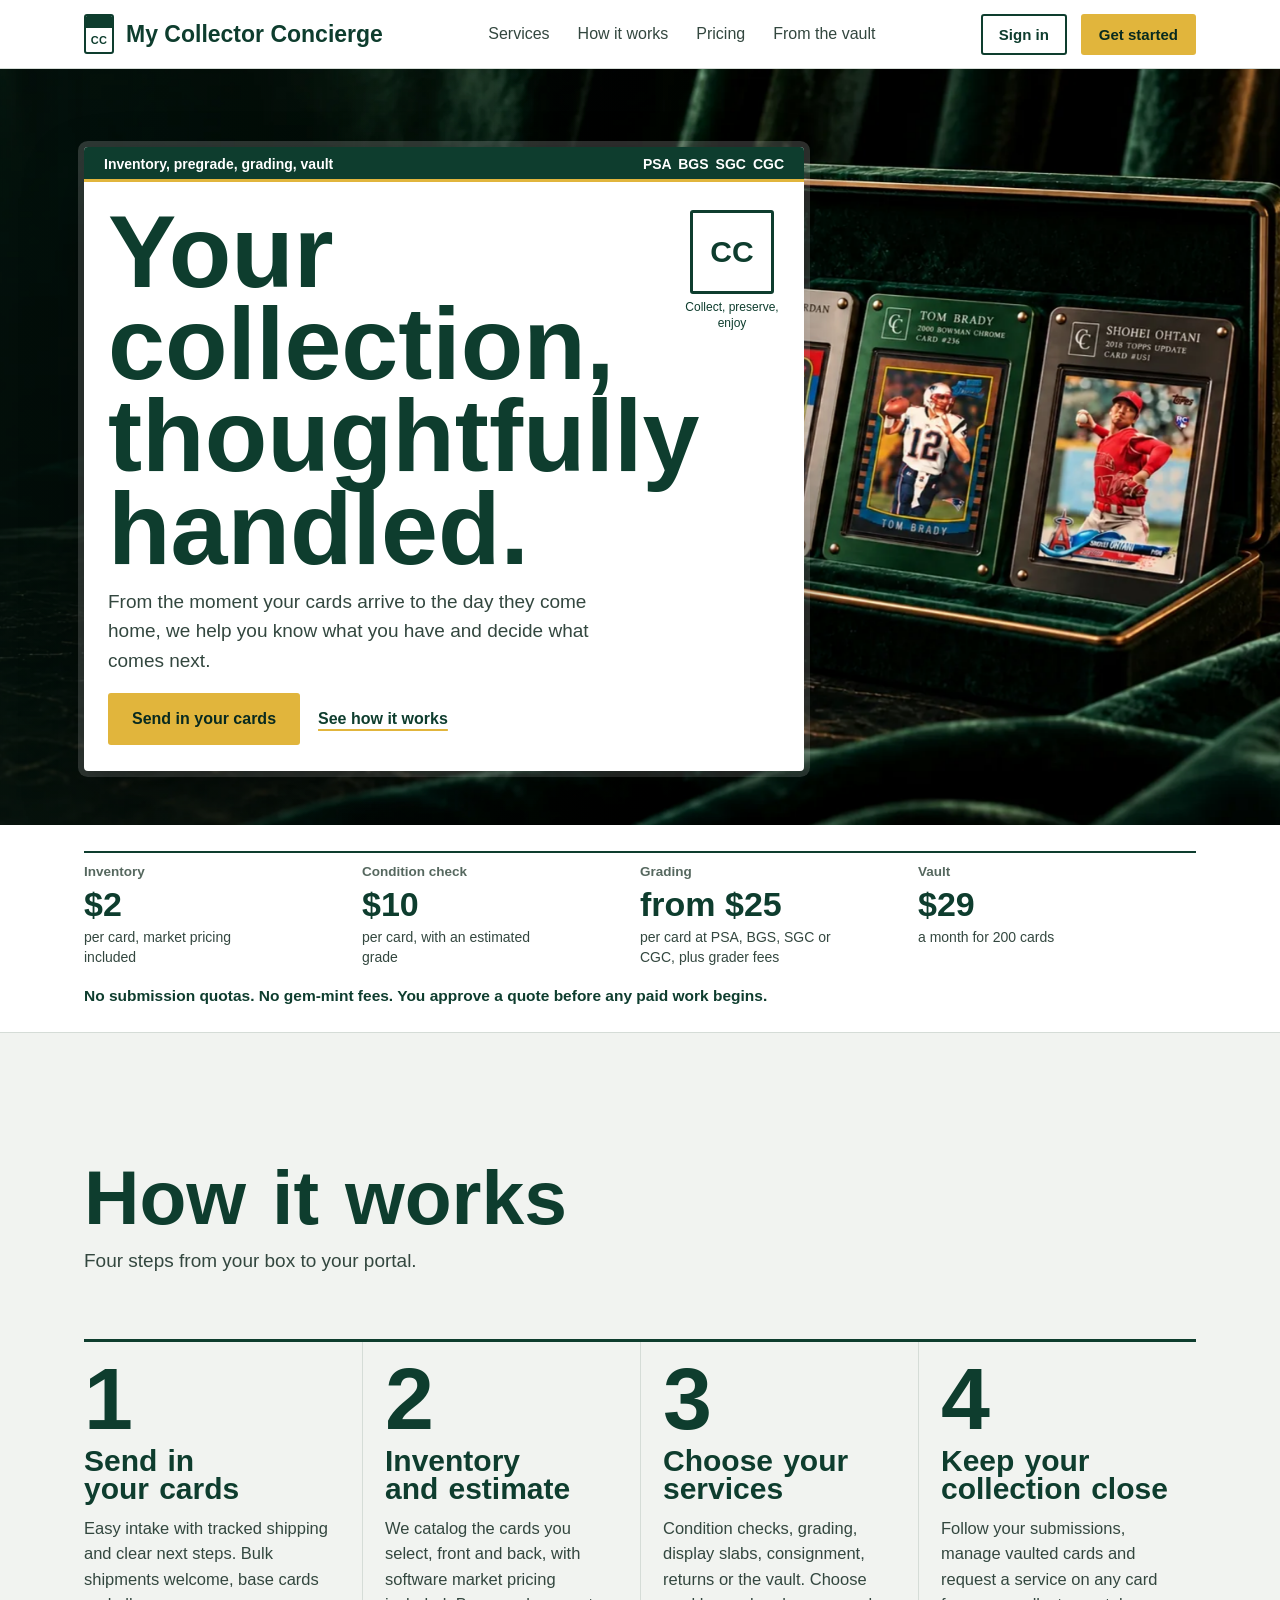
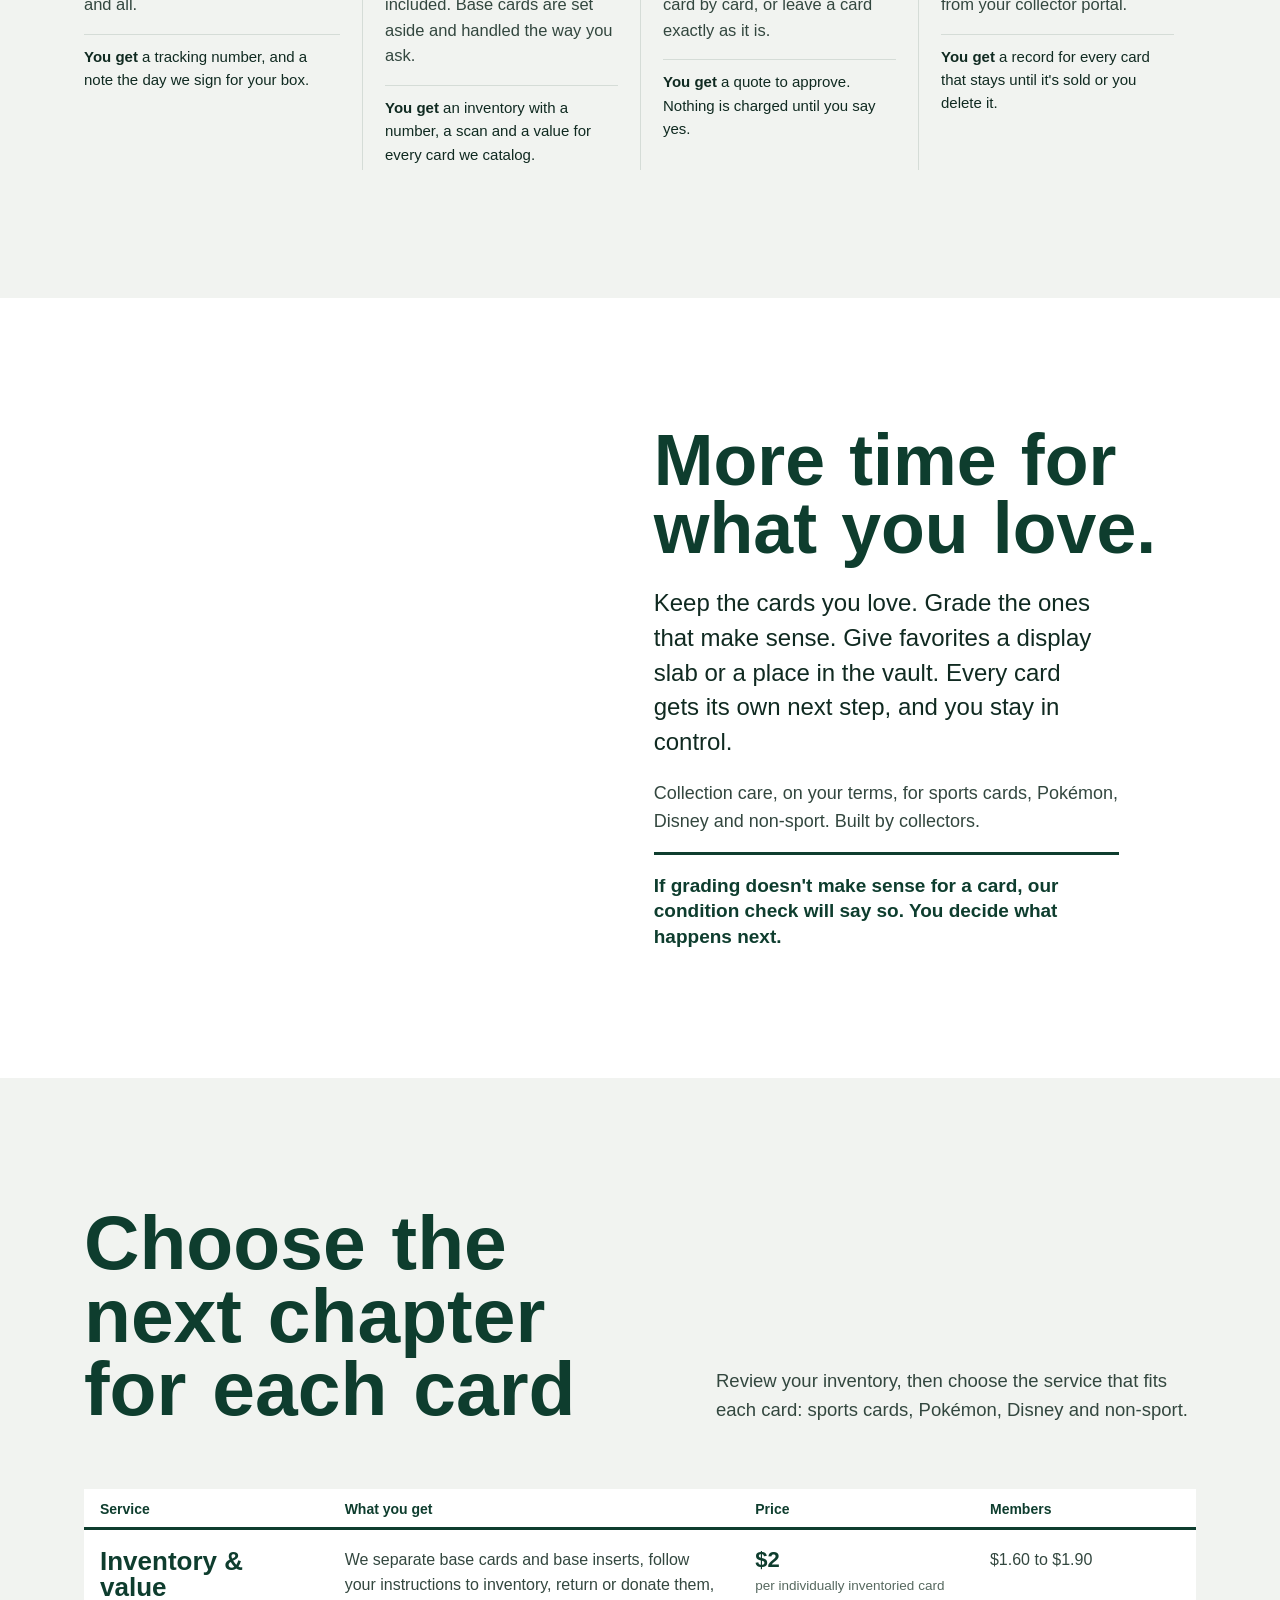
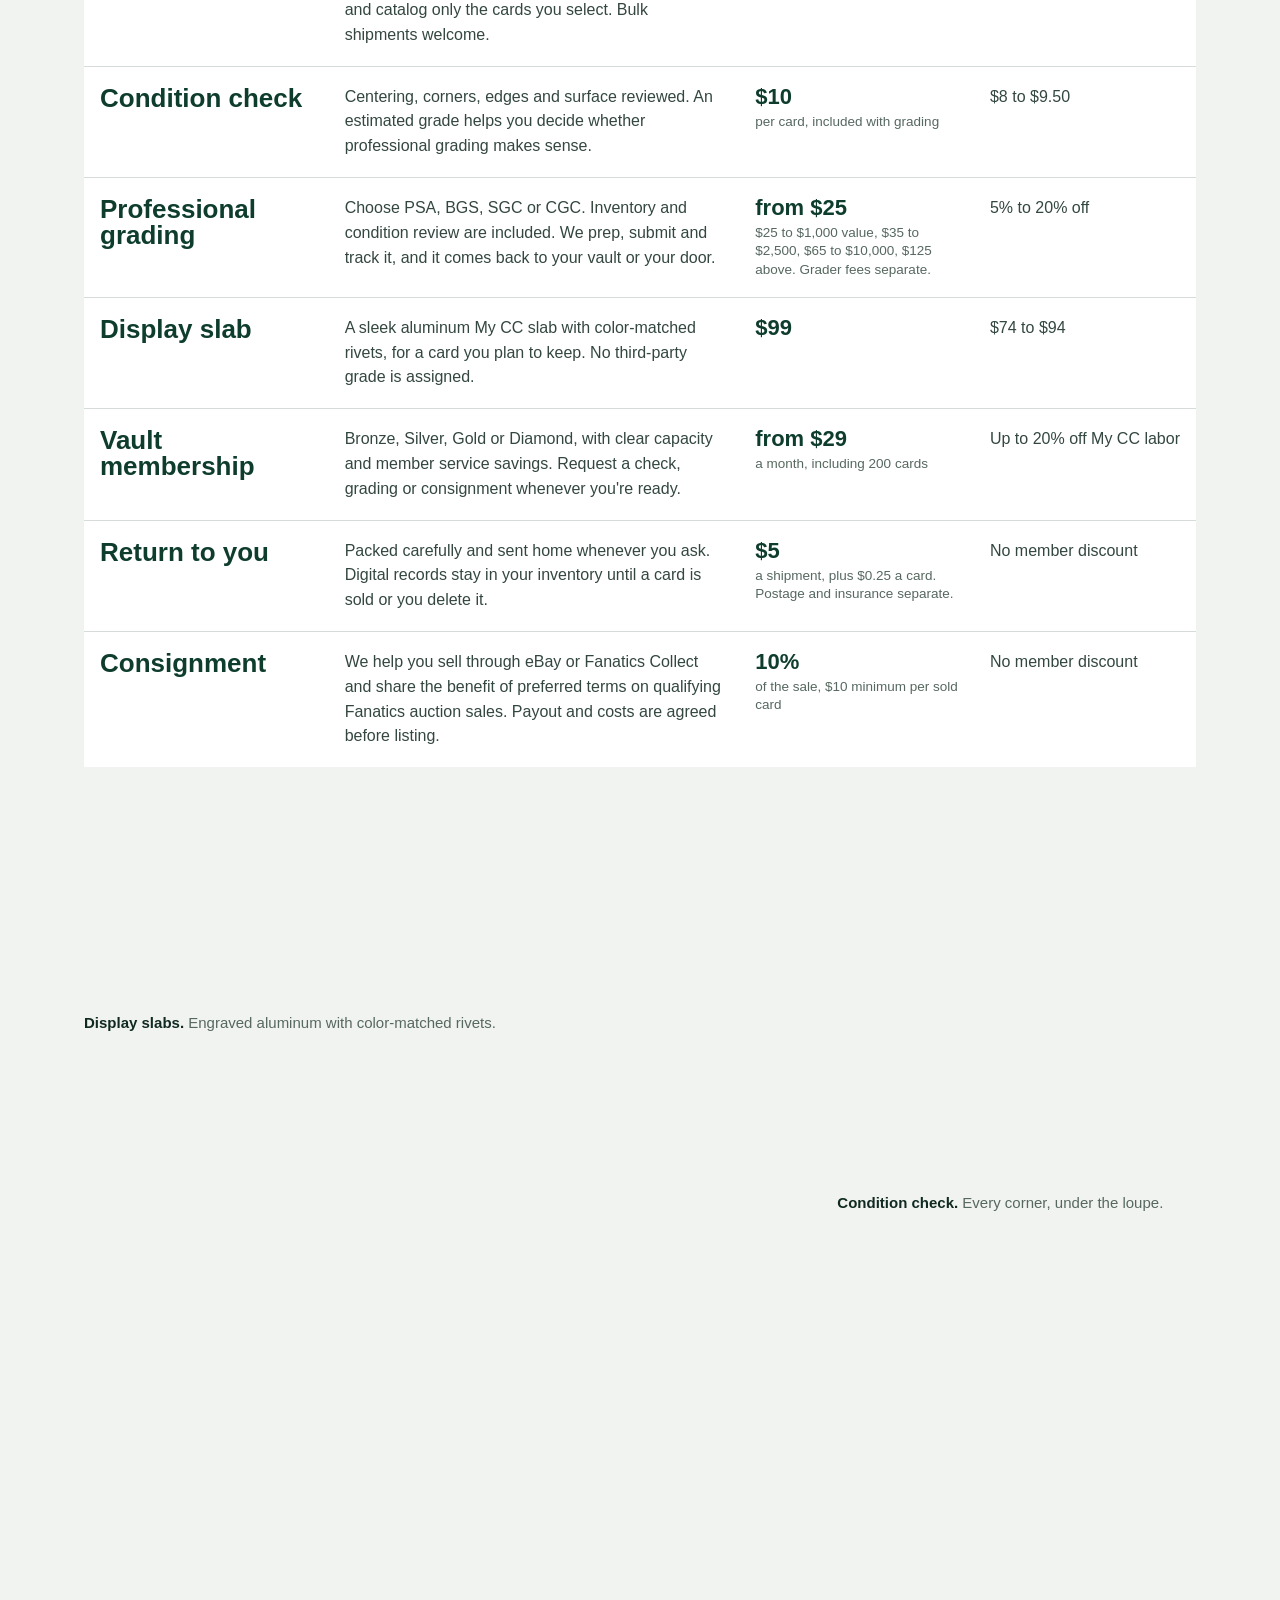
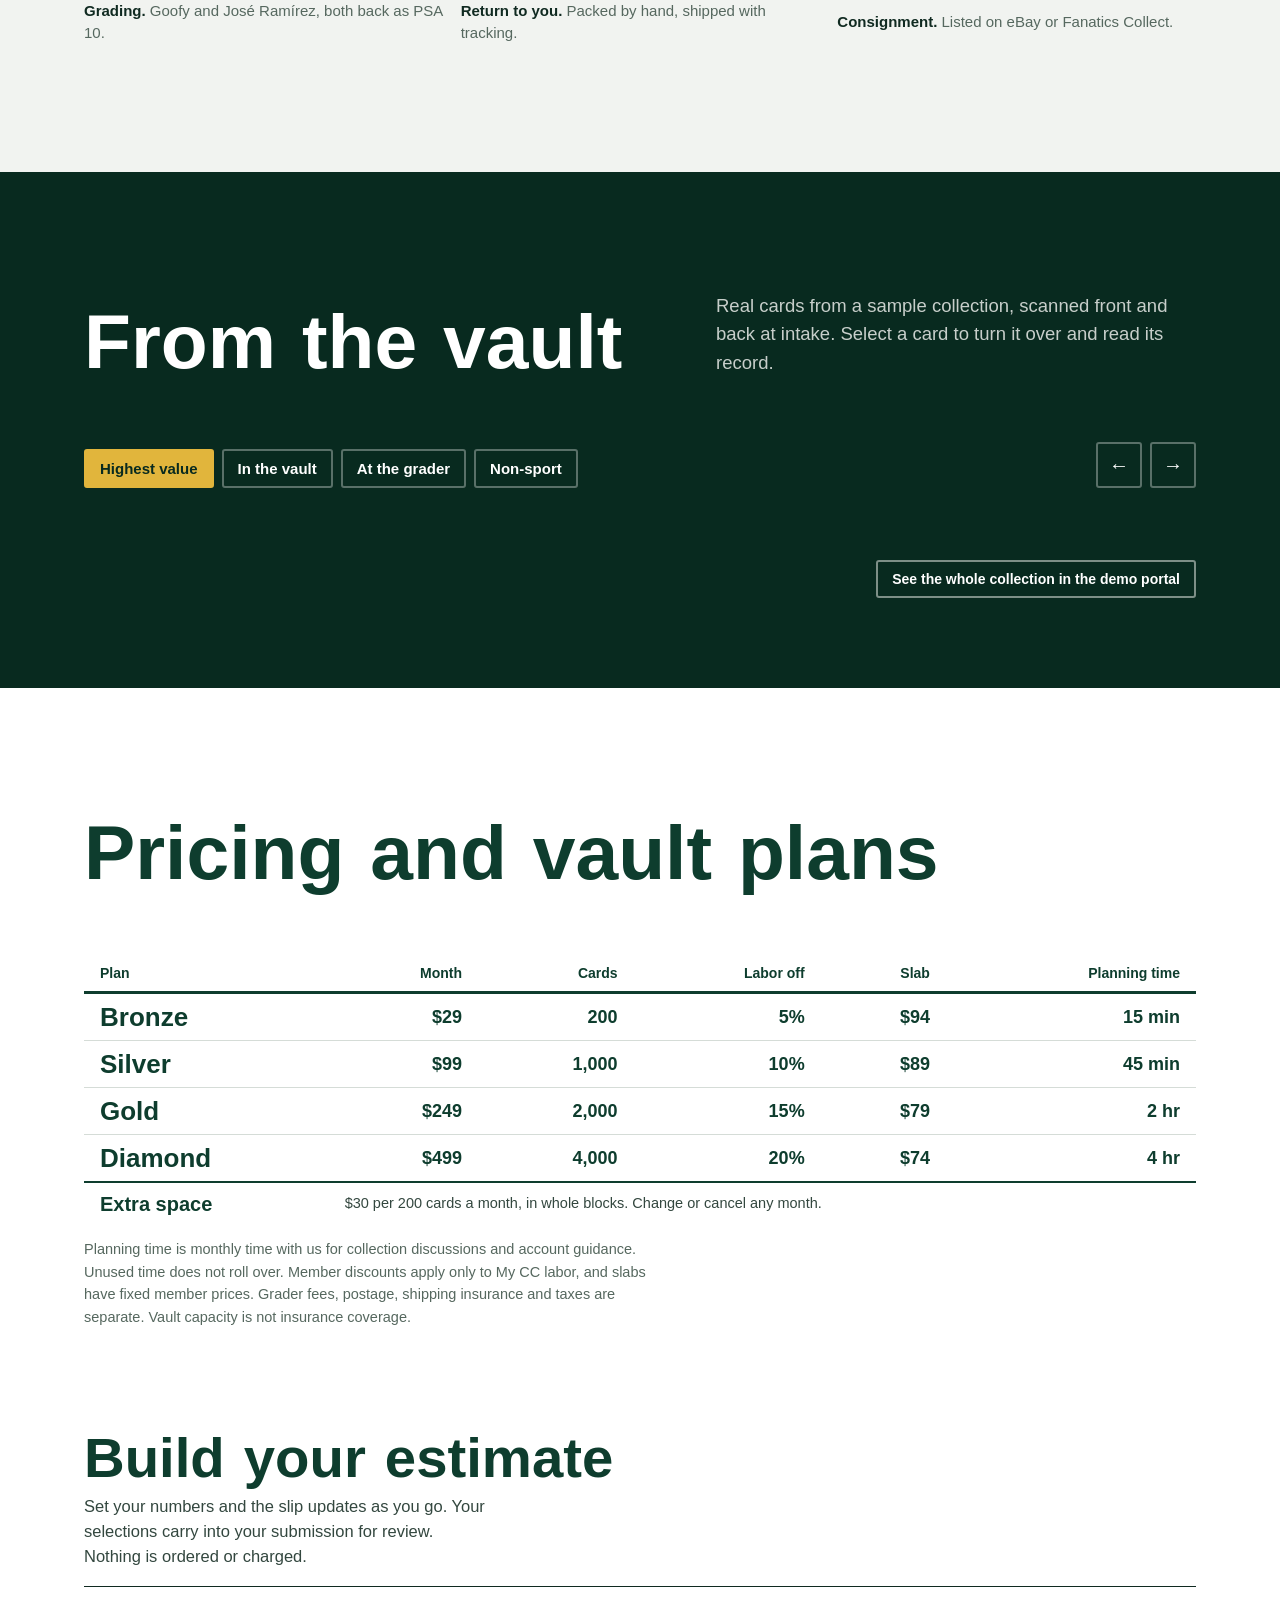
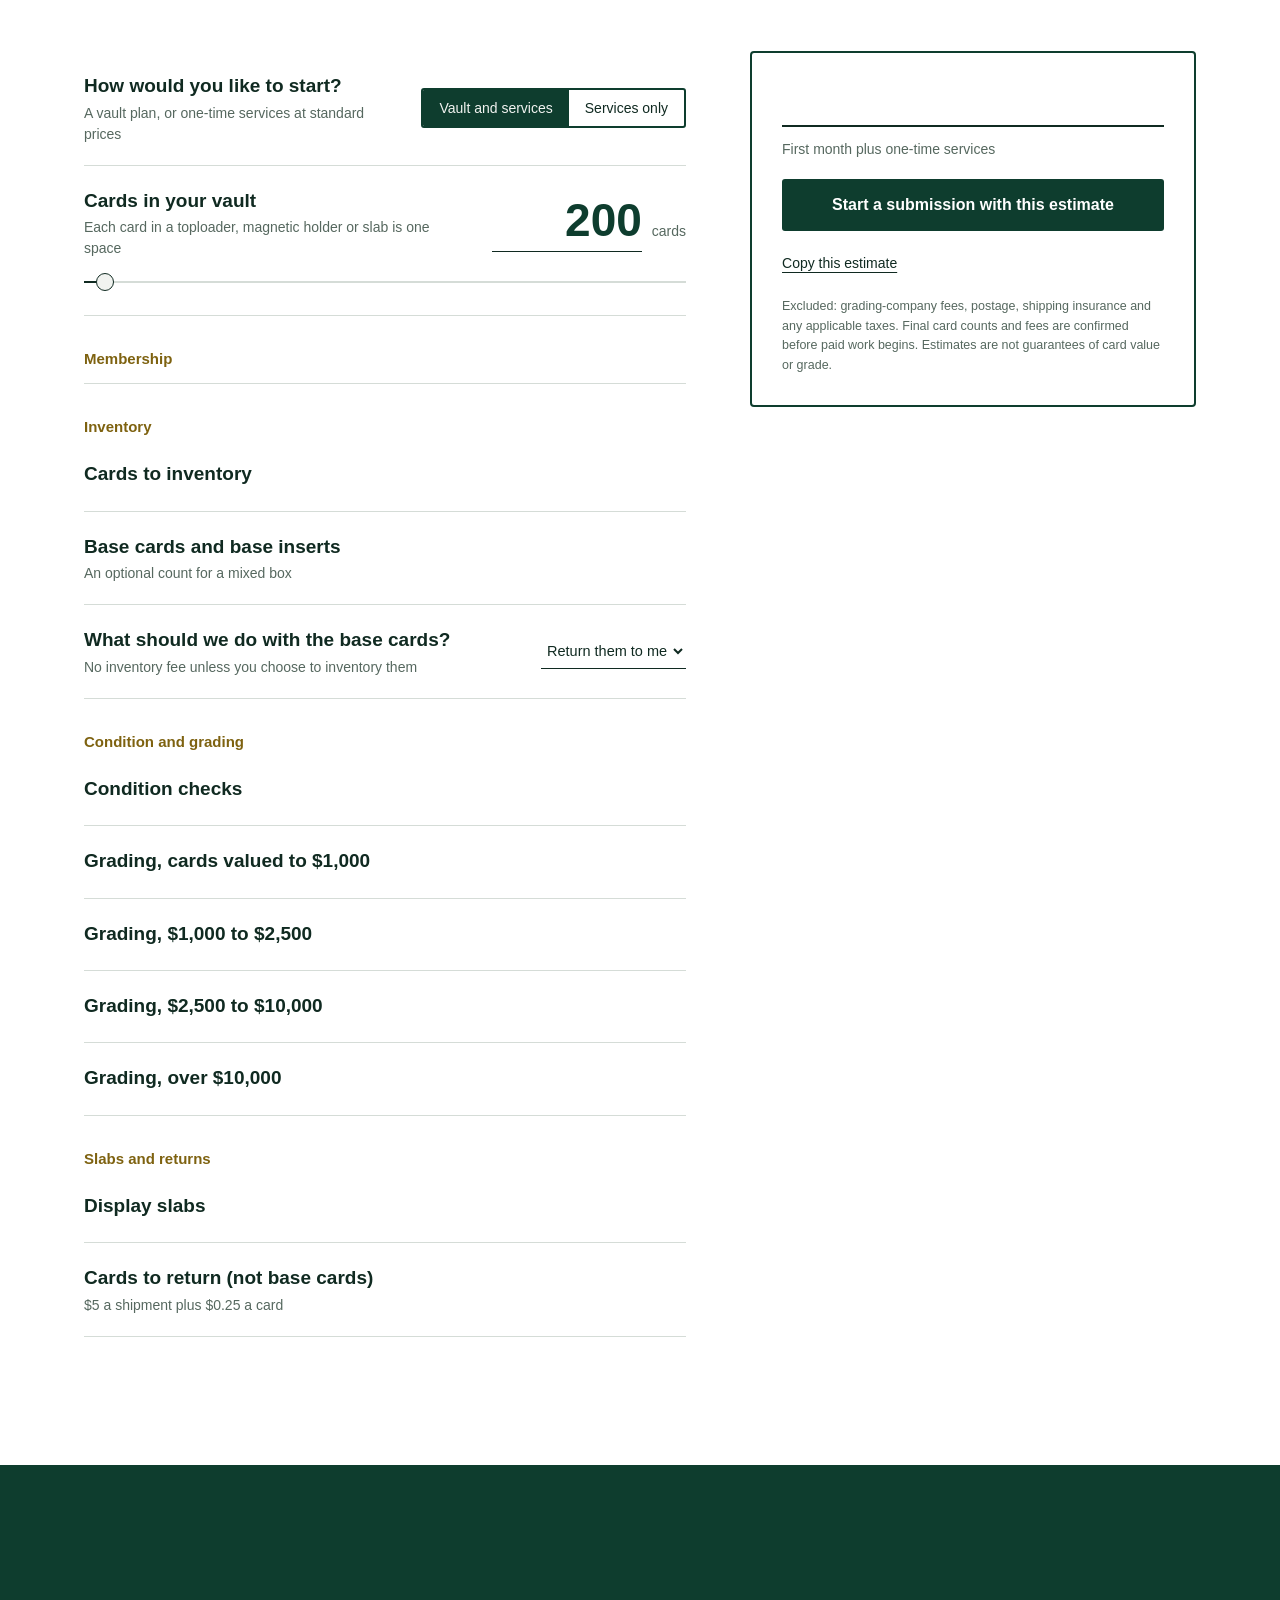
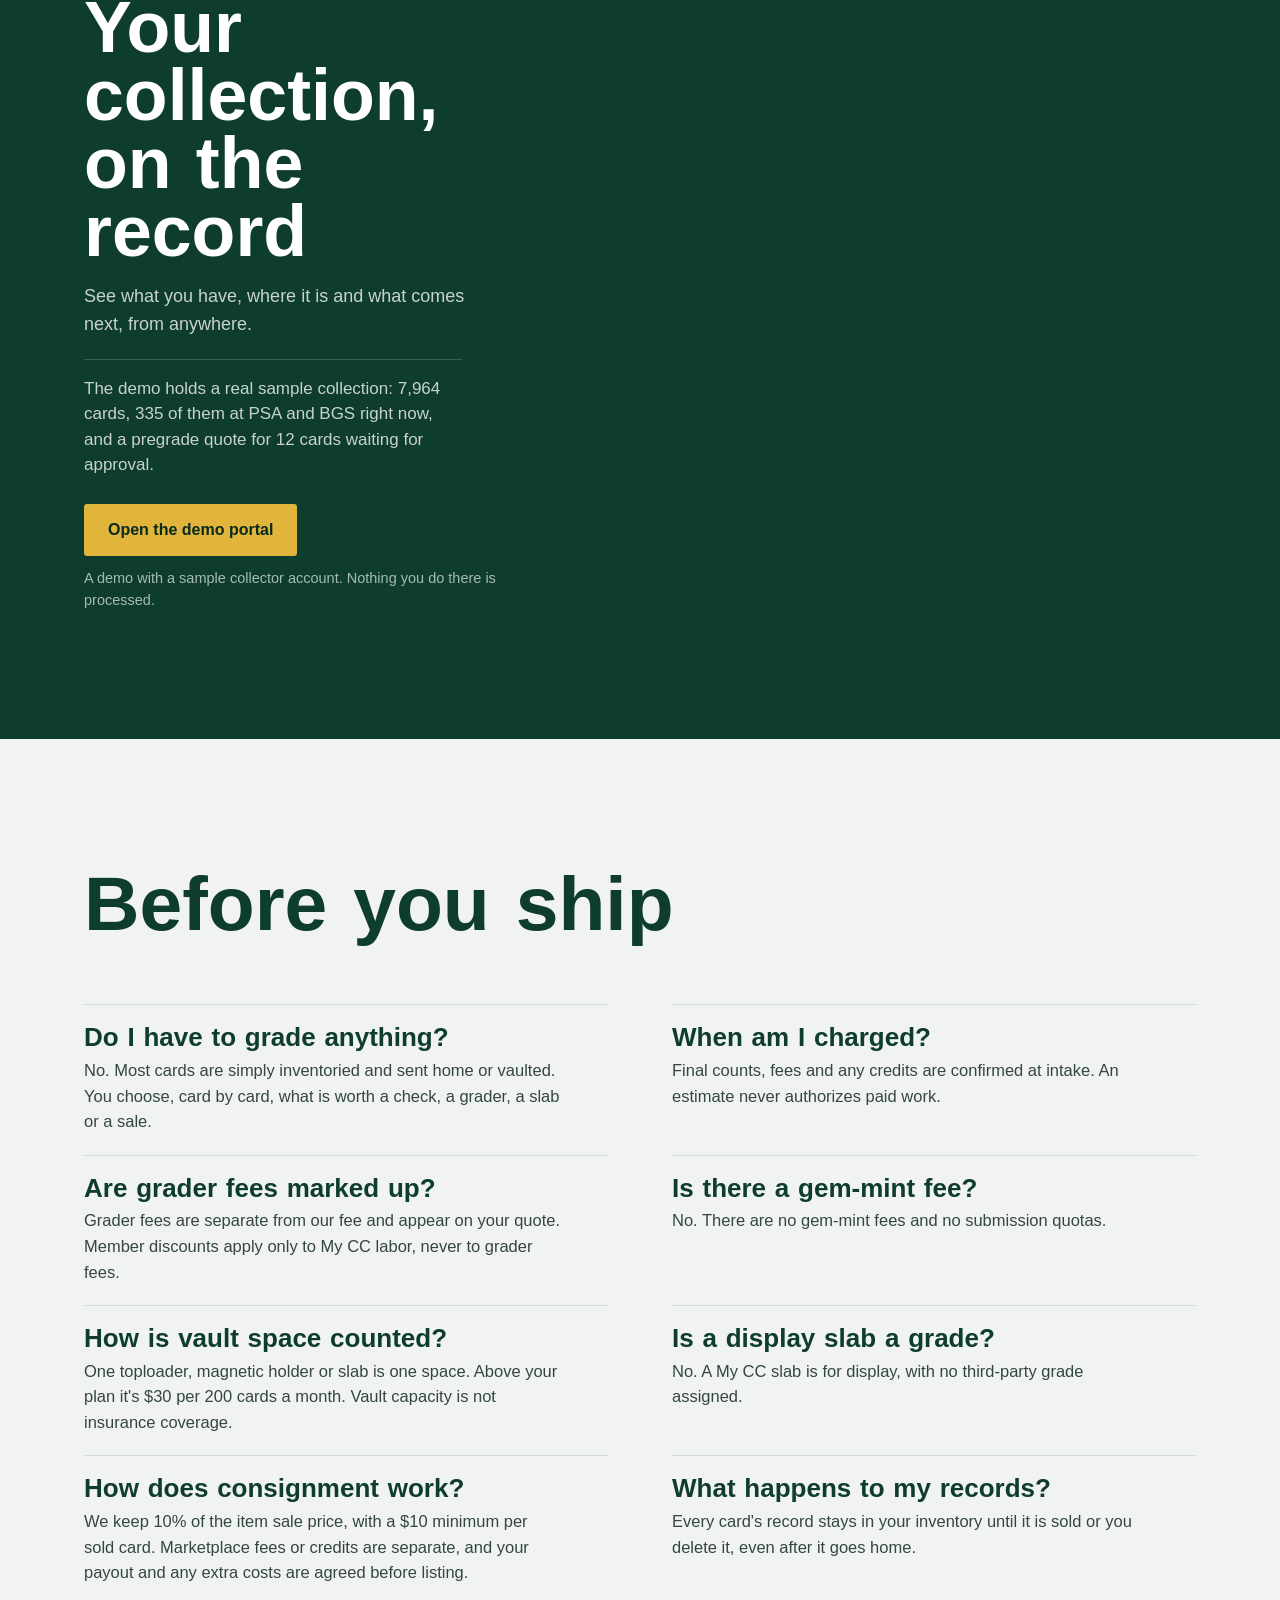
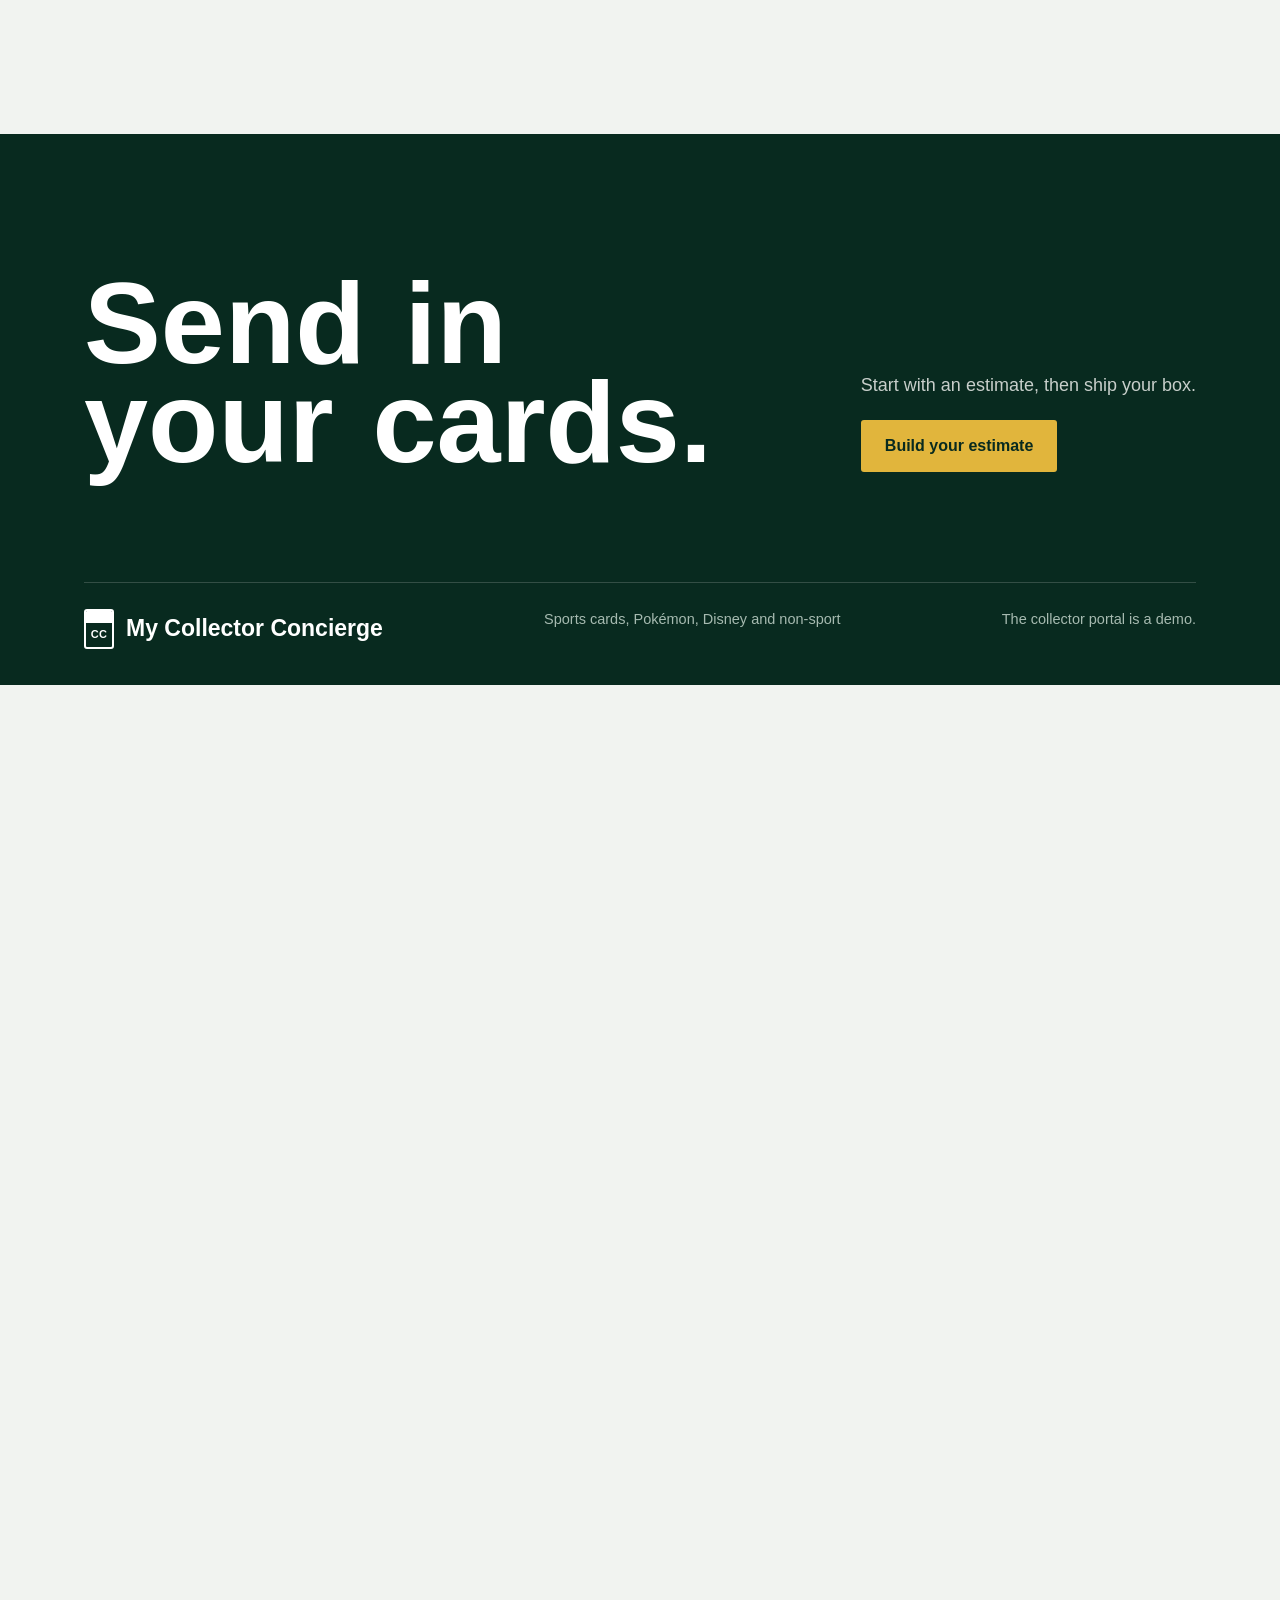
==== commit 2496e253: "Add a scroll scene to How it works and smooth scrolling One card from JB's collection (Seth Hernande" ====
--- a/index.html
+++ b/index.html
@@ -72,15 +72,41 @@
     </div>
   </section>
 
-  <section class="sec" id="how" aria-labelledby="how-h">
-    <div class="wrap">
-      <div class="sec-head stack"><h2 id="how-h">How it works</h2><p>Four steps from your box to your portal.</p></div>
+  <section class="sec how" id="how" aria-labelledby="how-h">
+    <div class="wrap">
+      <div class="sec-head stack"><h2 id="how-h">How it works</h2><p>Four steps from your box to your portal.<span class="how-follow"> Scroll to follow one card, a Seth Hernandez Bowman Draft Sapphire, from the mailer to the vault.</span></p></div>
+      <div class="how-scroll" id="how-scroll">
+      <div class="how-pin">
+      <div class="how-stage" id="how-stage" aria-hidden="true">
+        <div class="st-drawer" id="st-drawer">
+          <div class="st-slot"><div class="st-mini"><i>Seojun Moon</i><img src="img/scene-n1.webp" alt="" loading="lazy"></div></div>
+          <div class="st-slot st-slot-mid" id="st-slot"></div>
+          <div class="st-slot"><div class="st-mini"><i>Shohei Ohtani</i><img src="img/scene-n2.webp" alt="" loading="lazy"></div></div>
+        </div>
+        <div class="st-rig" id="st-rig">
+          <div class="st-slab" id="st-slab"><div class="st-label" id="st-label"><span>My CC display slab</span><b>Seth Hernandez</b><span>2025 Bowman Draft Sapphire</span><em>No. 574</em></div><i class="rv a"></i><i class="rv b"></i><i class="rv c"></i><i class="rv d"></i></div>
+          <div class="st-card" id="st-card"><div class="st-face st-front"><img src="img/scene-front.webp" alt="" loading="lazy"></div><div class="st-face st-back"><img src="img/scene-back.webp" alt="" loading="lazy"></div></div>
+          <div class="st-beam" id="st-beam"></div>
+          <div class="st-glass" id="st-glass"></div>
+          <div class="st-top" id="st-top"></div>
+        </div>
+        <div class="st-lip" id="st-lip"><span>My CC vault</span></div>
+        <div class="st-stamp" id="st-stamp"><b>Received</b><span>Box signed for</span></div>
+        <div class="st-tag" id="st-tag"><span>Inventory</span><b>No. 574</b><span>Recorded value</span><b>$1,800</b><span>Scans</span><b>Front and back</b></div>
+        <ul class="st-chips" id="st-chips"><li>Condition check<small>Pregrade 9 or 10</small></li><li>Professional grading</li><li class="chosen">Display slab<small>$99</small></li><li>Consignment</li></ul>
+        <div class="st-done" id="st-done"><b>Vaulted</b><span>Visible in your collector portal</span></div>
+      </div>
+      <div class="how-text">
+      <div class="how-rail" id="how-rail"></div>
       <ol class="steps">
         <li><span class="n" aria-hidden="true">1</span><h3>Send in your cards</h3><p>Easy intake with tracked shipping and clear next steps. Bulk shipments welcome, base cards and all.</p><p class="get"><b>You get</b> a tracking number, and a note the day we sign for your box.</p></li>
         <li><span class="n" aria-hidden="true">2</span><h3>Inventory and estimate</h3><p>We catalog the cards you select, front and back, with software market pricing included. Base cards are set aside and handled the way you ask.</p><p class="get"><b>You get</b> an inventory with a number, a scan and a value for every card we catalog.</p></li>
         <li><span class="n" aria-hidden="true">3</span><h3>Choose your services</h3><p>Condition checks, grading, display slabs, consignment, returns or the vault. Choose card by card, or leave a card exactly as it is.</p><p class="get"><b>You get</b> a quote to approve. Nothing is charged until you say yes.</p></li>
         <li><span class="n" aria-hidden="true">4</span><h3>Keep your collection close</h3><p>Follow your submissions, manage vaulted cards and request a service on any card from your collector portal.</p><p class="get"><b>You get</b> a record for every card that stays until it's sold or you delete it.</p></li>
       </ol>
+      </div>
+      </div>
+      </div>
     </div>
   </section>
 
@@ -270,5 +296,7 @@
 <script src="assets/data.js"></script>
 <script src="assets/common.js"></script>
 <script src="assets/home.js"></script>
+<script src="assets/lenis.min.js" defer></script>
+<script src="assets/motion.js" defer></script>
 </body>
 </html>
--- a/assets/site.css
+++ b/assets/site.css
@@ -623,3 +623,127 @@
 .vw-x,.vw-turn{border-width:2px;border-radius:3px;font:700 14px/1 var(--sans);font-stretch:var(--semi);padding:10px 14px}
 /* services photos on phones */
 @media (max-width:520px){.photos{grid-template-columns:1fr 1fr;gap:12px}.photos .wide,.photos .pairfig{grid-column:1/-1}.photos figure:not(.wide):not(.pairfig) img{aspect-ratio:4/5}.photos figcaption{font-size:13px}}
+
+/* =========================================================
+   Motion: smooth scroll, section reveals, and the scroll scene
+   in How it works (one card, mailer to vault).
+   Everything below only applies once motion.js adds .is-live / .rv,
+   and motion.js does nothing under prefers-reduced-motion.
+   ========================================================= */
+html.lenis,html.lenis body{height:auto}
+.lenis.lenis-smooth{scroll-behavior:auto!important}
+.lenis.lenis-stopped{overflow:clip}
+.lenis [data-lenis-prevent]{overscroll-behavior:contain}
+
+.reveal{opacity:0;transform:translate3d(0,26px,0);transition:opacity .9s cubic-bezier(.2,.7,.2,1),transform 1.1s cubic-bezier(.2,.7,.2,1)}
+.reveal.in{opacity:1;transform:none}
+
+.how-follow,.how-stage,.how-rail,.st-lip{display:none}
+#how.is-live{padding-bottom:clamp(40px,6vw,72px)}
+#how.is-live .how-follow{display:inline}
+#how.is-live .sec-head{margin-bottom:clamp(20px,3vw,36px)}
+#how.is-live .how-scroll{position:relative;height:420vh}
+#how.is-live .how-pin{position:sticky;top:var(--mh,68px);height:calc(100vh - var(--mh,68px));height:calc(100svh - var(--mh,68px));box-sizing:border-box;padding-block:clamp(14px,3vh,32px);display:grid;grid-template-columns:minmax(0,.78fr) minmax(0,1.22fr);gap:clamp(28px,4vw,64px);align-items:center}
+#how.is-live .how-text{order:1;min-width:0}
+#how.is-live .how-stage{order:2;display:block;position:relative;height:min(100%,820px);min-height:0;border-radius:6px;overflow:hidden;isolation:isolate;contain:layout paint;
+  background:radial-gradient(110% 75% at 50% 32%,#1A5843 0%,var(--velvet) 46%,var(--velvet-d) 100%)}
+.how-stage::before{content:"";position:absolute;inset:0;z-index:0;background:repeating-linear-gradient(112deg,rgba(255,255,255,.022) 0 2px,transparent 2px 6px)}
+.how-stage::after{content:"";position:absolute;inset:0;z-index:9;pointer-events:none;box-shadow:inset 0 0 140px rgba(0,0,0,.45)}
+
+/* the step text: one step at a time */
+#how.is-live .how-rail{display:flex;gap:8px;margin-bottom:clamp(18px,3vh,30px)}
+.how-rail button{flex:1;position:relative;height:30px;padding:0;border:0;background:none;cursor:pointer;color:var(--soft);font:700 12px/1 var(--sans);font-stretch:var(--wide);letter-spacing:.06em;text-align:left}
+.how-rail button::before{content:"";position:absolute;left:0;right:0;bottom:0;height:3px;background:var(--rule)}
+.how-rail button i{position:absolute;left:0;bottom:0;height:3px;width:100%;background:var(--velvet);transform-origin:0 50%;transform:scaleX(var(--f,0))}
+.how-rail button.on{color:var(--velvet)}
+.how-rail button:focus-visible{outline-color:var(--velvet)}
+[tabindex="-1"]:focus{outline:none}
+#how.is-live .steps{display:grid;grid-template-columns:minmax(0,1fr);border-top:0}
+#how.is-live .steps li{grid-area:1/1;padding:0;margin:0;border:0;opacity:0;pointer-events:none;transform:translate3d(0,22px,0);transition:opacity .45s ease,transform .7s cubic-bezier(.2,.7,.2,1)}
+#how.is-live .steps li.on{opacity:1;pointer-events:auto;transform:none;transition:opacity .55s ease .08s,transform .8s cubic-bezier(.2,.7,.2,1) .08s}
+#how.is-live .steps .n{font-size:clamp(96px,11vw,150px)}
+#how.is-live .steps h3{font-size:clamp(30px,3vw,40px)}
+#how.is-live .steps p{font-size:17.5px;max-width:42ch}
+#how.is-live .steps .get{font-size:16px}
+
+/* the scene: all sizes follow --cw, the card width, set by motion.js */
+.how-stage{--cw:220px;--dw:220px}
+.st-rig{position:absolute;z-index:3;left:50%;top:47%;width:calc(var(--cw)*1.18);height:calc(var(--cw)*1.931);margin:calc(var(--cw)*-.9655) 0 0 calc(var(--cw)*-.59);will-change:transform}
+.st-card{position:absolute;z-index:2;left:calc(var(--cw)*.09);top:calc(var(--cw)*.43);width:var(--cw);height:calc(var(--cw)*1.411);transform-style:preserve-3d;will-change:transform}
+.st-face{position:absolute;inset:0;backface-visibility:hidden;-webkit-backface-visibility:hidden;border-radius:calc(var(--cw)*.028);overflow:hidden;box-shadow:0 calc(var(--cw)*.08) calc(var(--cw)*.16) rgba(0,0,0,.5)}
+.st-face img{display:block;width:100%;height:100%;object-fit:cover}
+.st-back{transform:rotateY(180deg)}
+.st-beam{position:absolute;z-index:6;left:calc(var(--cw)*.03);width:calc(var(--cw)*1.12);top:calc(var(--cw)*.43);height:2px;background:#FFE7A3;box-shadow:0 0 calc(var(--cw)*.06) calc(var(--cw)*.02) rgba(225,181,60,.75),0 0 calc(var(--cw)*.2) calc(var(--cw)*.05) rgba(225,181,60,.3);opacity:0;will-change:transform,opacity}
+.st-top{position:absolute;z-index:5;left:calc(var(--cw)*.045);top:calc(var(--cw)*.33);width:calc(var(--cw)*1.09);height:calc(var(--cw)*1.545);border-radius:calc(var(--cw)*.035);border:1px solid rgba(255,255,255,.5);
+  background:linear-gradient(158deg,rgba(255,255,255,.2),rgba(255,255,255,0) 32%,rgba(255,255,255,0) 72%,rgba(255,255,255,.1));box-shadow:inset 0 0 0 calc(var(--cw)*.014) rgba(255,255,255,.1);will-change:transform,opacity}
+.st-top::before{content:"";position:absolute;left:0;right:0;top:0;height:calc(var(--cw)*.075);border-bottom:1px solid rgba(255,255,255,.4);background:rgba(255,255,255,.14);border-radius:calc(var(--cw)*.035) calc(var(--cw)*.035) 0 0}
+.st-slab{position:absolute;z-index:1;inset:0;border-radius:calc(var(--cw)*.05);opacity:0;will-change:transform,opacity;
+  background:linear-gradient(140deg,#F2F4F3 0%,#B9C3BE 20%,#E8ECE9 44%,#9DA8A2 70%,#DCE2DE 100%);
+  box-shadow:0 calc(var(--cw)*.14) calc(var(--cw)*.28) rgba(0,0,0,.55),inset 0 1px 0 rgba(255,255,255,.9),inset 0 0 0 1px rgba(0,0,0,.18)}
+.st-slab::after{content:"";position:absolute;left:calc(var(--cw)*.07);top:calc(var(--cw)*.41);width:calc(var(--cw)*1.04);height:calc(var(--cw)*1.451);border-radius:calc(var(--cw)*.03);background:#0B1F17;box-shadow:inset 0 2px 6px rgba(0,0,0,.6)}
+.st-glass{position:absolute;z-index:4;left:calc(var(--cw)*.07);top:calc(var(--cw)*.41);width:calc(var(--cw)*1.04);height:calc(var(--cw)*1.451);border-radius:calc(var(--cw)*.03);opacity:0;pointer-events:none;
+  background:linear-gradient(118deg,rgba(255,255,255,0) 28%,rgba(255,255,255,.2) 40%,rgba(255,255,255,0) 52%);box-shadow:inset 0 0 0 1px rgba(255,255,255,.25)}
+.st-label{position:absolute;left:calc(var(--cw)*.09);right:calc(var(--cw)*.09);top:calc(var(--cw)*.085);height:calc(var(--cw)*.285);box-sizing:border-box;padding:calc(var(--cw)*.03) calc(var(--cw)*.045);background:var(--velvet);border-bottom:calc(var(--cw)*.014) solid var(--foil);border-radius:calc(var(--cw)*.012);color:var(--label);
+  display:grid;grid-template-columns:minmax(0,1fr) auto;align-content:center;gap:calc(var(--cw)*.008) calc(var(--cw)*.03);overflow:hidden;will-change:transform,opacity}
+.st-label span{font:700 calc(var(--cw)*.04)/1.1 var(--sans);font-stretch:var(--wide);letter-spacing:.06em;text-transform:uppercase;opacity:.85;white-space:nowrap;overflow:hidden;text-overflow:ellipsis}
+.st-label b{grid-column:1/-1;font:800 calc(var(--cw)*.095)/1 var(--sans);font-stretch:var(--cond);white-space:nowrap}
+.st-label span:last-of-type{grid-column:1/-1}
+.st-label em{grid-row:1;grid-column:2;font:800 calc(var(--cw)*.042)/1.1 var(--sans);font-style:normal;color:var(--foil);letter-spacing:.04em}
+.st-slab .rv{position:absolute;width:calc(var(--cw)*.05);height:calc(var(--cw)*.05);border-radius:50%;background:radial-gradient(circle at 35% 30%,#FFF3C4,#C99A2E 55%,#7A5A12)}
+.st-slab .rv.a{left:calc(var(--cw)*.022);top:calc(var(--cw)*.022)}.st-slab .rv.b{right:calc(var(--cw)*.022);top:calc(var(--cw)*.022)}
+.st-slab .rv.c{left:calc(var(--cw)*.022);bottom:calc(var(--cw)*.022)}.st-slab .rv.d{right:calc(var(--cw)*.022);bottom:calc(var(--cw)*.022)}
+
+/* the vault drawer */
+.st-drawer,.how-stage .st-lip{position:absolute;left:50%;bottom:calc(var(--dw)*.1);width:calc(var(--dw)*2.72);margin-left:calc(var(--dw)*-1.36);will-change:transform}
+.st-drawer{z-index:2;height:calc(var(--dw)*1.5);box-sizing:border-box;padding-top:calc(var(--dw)*.14);display:flex;justify-content:center;gap:calc(var(--dw)*.14);border-radius:calc(var(--dw)*.04) calc(var(--dw)*.04) 0 0;
+  background:linear-gradient(#0A2A20,#051811);box-shadow:inset 0 calc(var(--dw)*.05) calc(var(--dw)*.1) rgba(0,0,0,.6),0 0 0 1px rgba(225,181,60,.25);transform:translate3d(0,140%,0)}
+.st-slot{flex:none;width:calc(var(--dw)*.708);height:calc(var(--dw)*1.159);border-radius:calc(var(--dw)*.035);background:radial-gradient(120% 80% at 50% 30%,#0F3326,#04130D);box-shadow:inset 0 calc(var(--dw)*.02) calc(var(--dw)*.06) rgba(0,0,0,.8)}
+.st-mini{position:relative;width:100%;height:100%;border-radius:calc(var(--dw)*.03);--r:calc(var(--dw)*.016);background:radial-gradient(circle at calc(var(--dw)*.026) calc(var(--dw)*.026),#E3B44A var(--r),transparent calc(var(--r) + 1px)),radial-gradient(circle at calc(100% - var(--dw)*.026) calc(var(--dw)*.026),#E3B44A var(--r),transparent calc(var(--r) + 1px)),radial-gradient(circle at calc(var(--dw)*.026) calc(100% - var(--dw)*.026),#E3B44A var(--r),transparent calc(var(--r) + 1px)),radial-gradient(circle at calc(100% - var(--dw)*.026) calc(100% - var(--dw)*.026),#E3B44A var(--r),transparent calc(var(--r) + 1px)),linear-gradient(140deg,#E9EDEB,#A9B3AE 30%,#DDE2DF 55%,#94A09A);box-shadow:inset 0 1px 0 rgba(255,255,255,.8)}
+.st-mini i{position:absolute;left:calc(var(--dw)*.054);right:calc(var(--dw)*.054);top:calc(var(--dw)*.05);height:calc(var(--dw)*.17);box-sizing:border-box;padding:0 calc(var(--dw)*.03);display:flex;align-items:center;background:var(--velvet);border-bottom:calc(var(--dw)*.009) solid var(--foil);border-radius:2px;color:var(--label);font:800 calc(var(--dw)*.057)/1 var(--sans);font-style:normal;font-stretch:var(--cond);white-space:nowrap;overflow:hidden}
+.st-mini img{position:absolute;left:calc(var(--dw)*.054);top:calc(var(--dw)*.258);width:calc(var(--dw)*.6);height:calc(var(--dw)*.847);object-fit:cover;border-radius:calc(var(--dw)*.018)}
+.how-stage .st-lip{z-index:4;display:grid;place-items:center;height:calc(var(--dw)*.4);box-sizing:border-box;border-top:2px solid #C9A14A;
+  background:linear-gradient(#154634,#0B2C21);box-shadow:0 calc(var(--dw)*-.05) calc(var(--dw)*.12) rgba(0,0,0,.45);transform:translate3d(0,140%,0)}
+.st-lip span{font:700 calc(var(--dw)*.05)/1 var(--sans);font-stretch:var(--wide);letter-spacing:.14em;text-transform:uppercase;color:var(--foil)}
+
+/* callouts */
+.st-stamp,.st-tag,.st-chips,.st-done{position:absolute;z-index:7;opacity:0;will-change:transform,opacity}
+.st-stamp{right:7%;top:9%;display:grid;gap:2px;padding:10px 16px 9px;border:3px solid var(--foil);border-radius:4px;color:var(--foil);text-align:center;transform:rotate(-7deg)}
+.st-stamp b{font:900 30px/1 var(--sans);font-stretch:var(--cond);letter-spacing:.06em;text-transform:uppercase}
+.st-stamp span{font:700 11px/1.2 var(--sans);font-stretch:var(--wide);letter-spacing:.1em;text-transform:uppercase}
+.st-tag{left:calc(50% + var(--cw)*.4);top:calc(47% - var(--cw)*.05);display:grid;padding:12px 16px 13px;background:var(--label);color:var(--text);border-radius:4px;border-left:4px solid var(--foil);box-shadow:0 18px 36px rgba(0,0,0,.4);min-width:150px}
+.st-tag span{font:700 10.5px/1.2 var(--sans);font-stretch:var(--wide);letter-spacing:.08em;text-transform:uppercase;color:var(--soft)}
+.st-tag b{font:800 20px/1.15 var(--sans);font-stretch:var(--semi);margin-bottom:6px}
+.st-tag b:last-child{margin-bottom:0;font-size:16px}
+.st-chips{left:4%;right:4%;top:5%;margin:0;padding:0;list-style:none;display:flex;flex-wrap:wrap;justify-content:center;gap:8px}
+.st-chips li{margin:0;display:flex;align-items:baseline;gap:8px;padding:9px 14px;border:1px solid rgba(241,243,240,.35);border-radius:999px;color:var(--label);font:700 14px/1.1 var(--sans);background:rgba(8,42,31,.6);transition:background .35s,color .35s,border-color .35s,transform .35s,opacity .35s}
+.st-chips small{font-weight:500;font-size:12.5px;opacity:.8}
+.st-chips.picked li.chosen{background:var(--foil);border-color:var(--foil);color:var(--velvet-d);transform:translateY(-2px)}
+.st-chips.picked li:not(.chosen){opacity:.55}
+.st-done{left:0;right:0;bottom:calc(var(--dw)*1.62 + 22px);display:grid;justify-items:center;gap:4px;color:var(--label);text-align:center}
+.st-done b{font:900 clamp(34px,4.4vw,58px)/.9 var(--sans);font-stretch:var(--cond);color:var(--foil);text-transform:uppercase;letter-spacing:.02em}
+.st-done span{font:600 15px/1.3 var(--sans)}
+
+@media (max-width:860px){
+  #how.is-live .how-scroll{height:360vh}
+  #how.is-live .how-pin{grid-template-columns:minmax(0,1fr);grid-template-rows:minmax(0,1fr) auto;gap:14px;padding-block:10px 14px;align-items:stretch}
+  #how.is-live .how-stage{order:1}
+  #how.is-live .how-text{order:2}
+  #how.is-live .how-rail{margin-bottom:10px}
+  .how-rail button{height:20px;font-size:0}
+  #how.is-live .steps li{display:grid;grid-template-columns:auto minmax(0,1fr);gap:4px 14px;align-items:baseline}
+  #how.is-live .steps .n{font-size:44px;grid-row:1}
+  #how.is-live .steps h3{font-size:24px}
+  #how.is-live .steps p{grid-column:1/-1;font-size:15.5px;line-height:1.45}
+  #how.is-live .steps .get{font-size:14.5px;padding-top:8px;margin-top:0}
+  .st-stamp{top:6%;right:5%;padding:7px 11px 6px}.st-stamp b{font-size:22px}
+  .st-tag{left:auto;right:4%;top:auto;bottom:6%;padding:9px 12px 10px;min-width:0}
+  .st-tag b{font-size:16px;margin-bottom:3px}.st-tag b:last-child{font-size:13px}
+  .st-chips{top:3%;gap:6px}.st-chips li{padding:6px 10px;font-size:12px}.st-chips small{display:none}
+  .st-done span{font-size:13px}
+}
+@media (max-width:420px){
+  .st-chips{gap:4px}.st-chips li{padding:5px 8px;font-size:11px}
+  .st-tag{right:3%;bottom:4%;padding:6px 8px 7px}
+  .st-tag span{font-size:8.5px;letter-spacing:.04em}.st-tag b{font-size:13px;margin-bottom:2px}
+  .st-tag span:nth-of-type(3),.st-tag b:last-child{display:none}
+}
